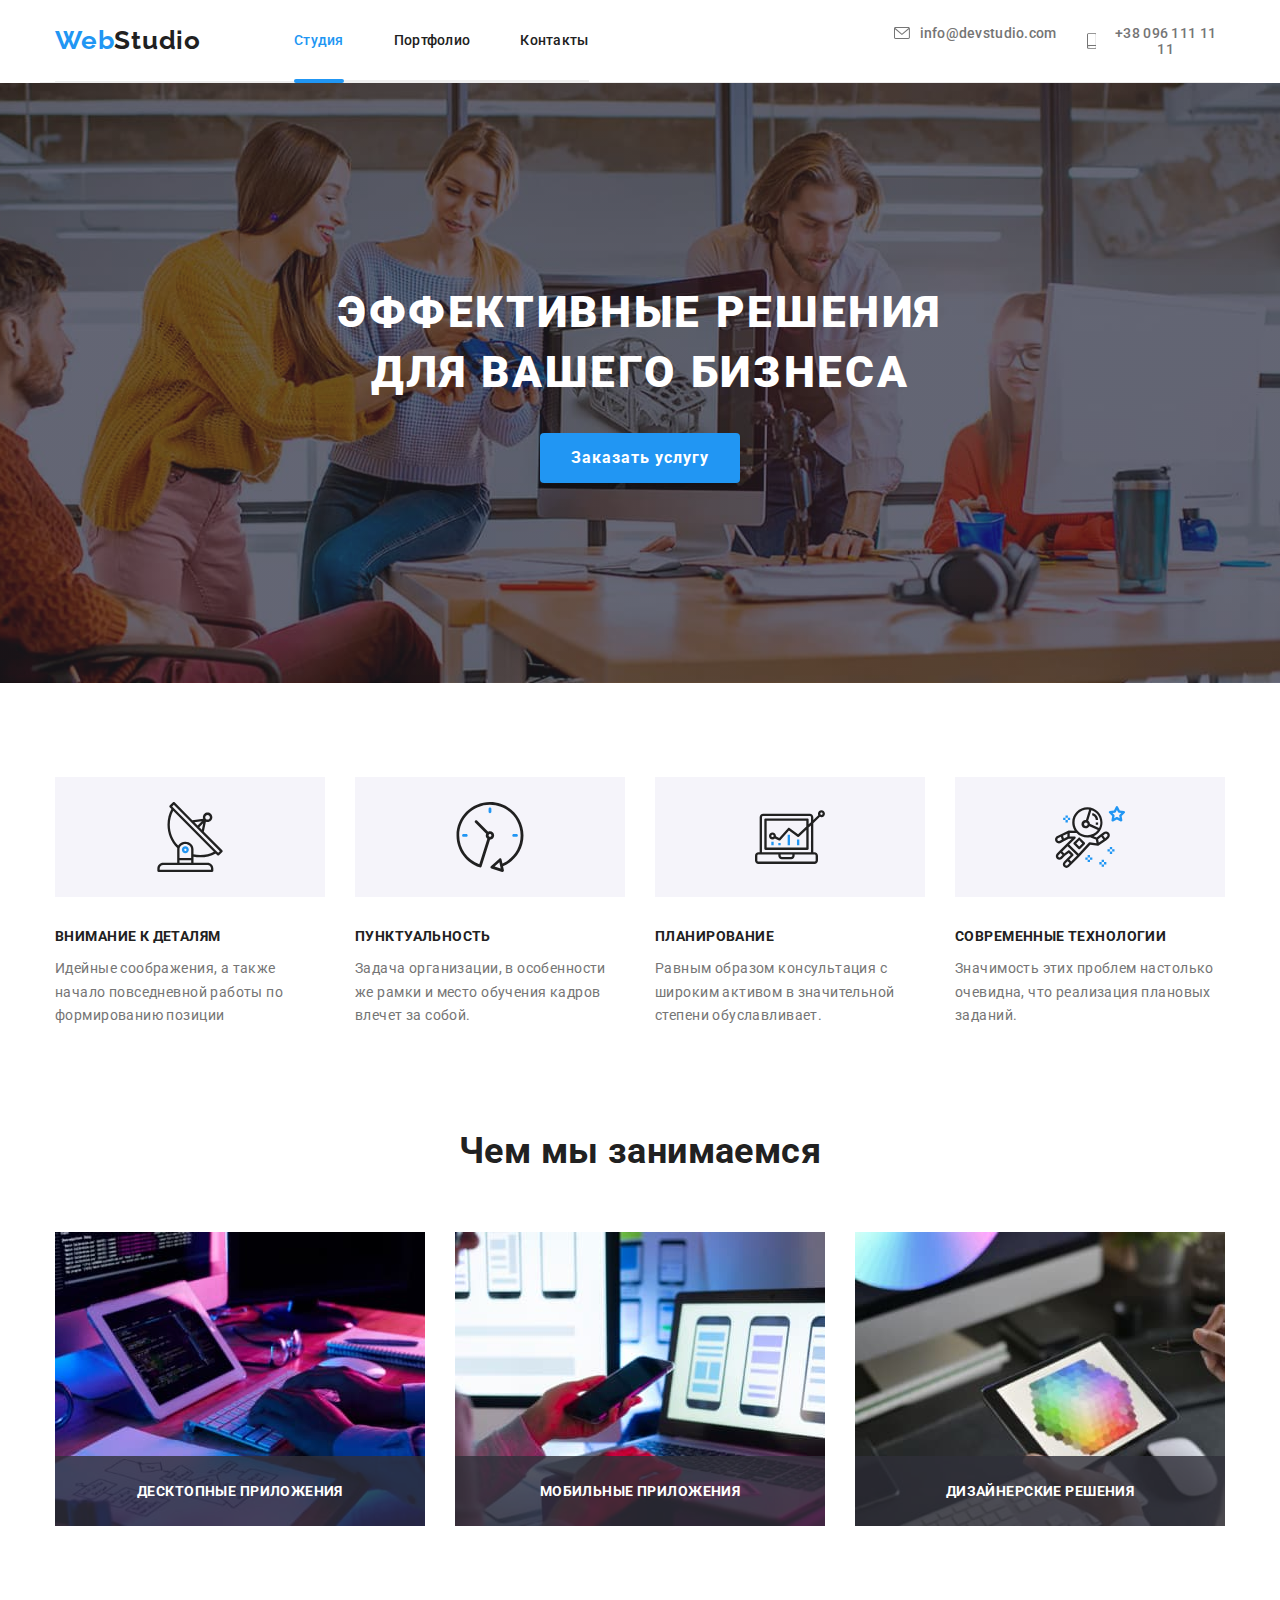
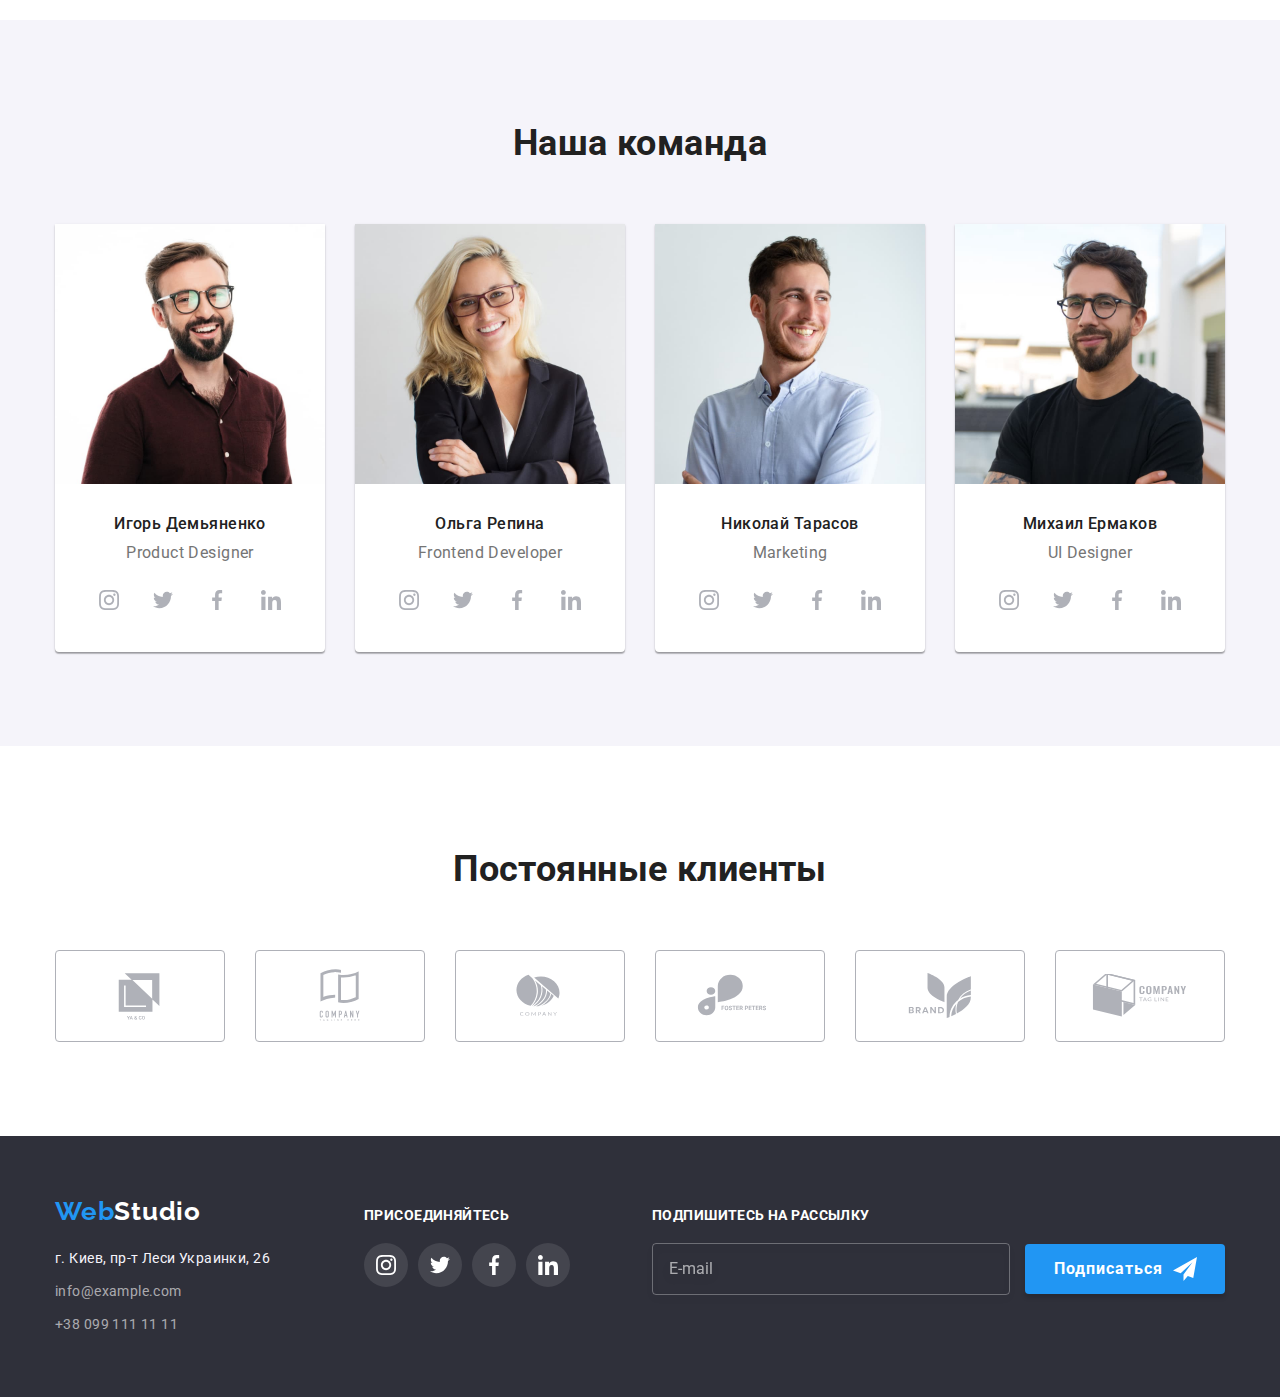
==== index.html @ d1ce5c22 "BASE" ====
<!DOCTYPE html>
<html lang="ru">
<head>
    <meta charset="UTF-8">
    <meta http-equiv="X-UA-Compatible" content="IE=edge">
    <meta name="viewport" content="width=device-width, initial-scale=1.0">
    <title>Студия</title>

        <link rel="preconnect" href="https://fonts.googleapis.com">
        <link rel="preconnect" href="https://fonts.gstatic.com" crossorigin>
        <link href="https://fonts.googleapis.com/css2?family=Raleway:wght@700&family=Roboto:wght@400;500;700;900&display=swap" rel="stylesheet">

        <link rel="stylesheet" href="https://cdnjs.cloudflare.com/ajax/libs/modern-normalize/1.1.0/modern-normalize.min.css">

      <link rel="stylesheet" href="./css/main.min.css">  
</head>
<!-- HEADER -->
<body>
<header>
    <div class="header container">
    <nav class="header" > 
        
        <a href="/index.html" class="header__logo">Web<span class="header__logo-black">Studio</span> </a>  
    <ul class="header" >
        <li class="header__item"> <a href="./index.html" class="header__link header__link--border" >Студия</a></li>
        <li class="header__item"><a href="./portfolio.html" class="header__link "> Портфолио</a></li>
        <li class="header__item"><a href="" class="header__link"> Контакты</a></li>
    </ul>
    </nav > 
    <ul class="contact">
        <li>
            <a href="mailto:info@devstudio.com" class="contact__info">
                <svg class="contact__icon" width="16px" height="12px" >
                    <use href="./images/icons.svg#icon-envelope" > </use></svg>
            
            info@devstudio.com</a></li>
        <li class="contact__item">
            <a href="tel:+380961111111" class="contact__info">
            <svg class="contact__icon" width="10px" height="16px" >
                <use href="./images/icons.svg#icon-smartphone"  >
            </use></svg>
            
            +38 096 111 11 11</a></li>
    </ul>
       </div>
        
</header>
<!-- MAIN CONTENT -->
    <main>
    <!-- Section hero -->
    <section class="hero section">
        
        <div class="container" >
        <h1 class="hero__text">Эффективные решения для вашего бизнеса</h1>
        <button type="button" class="button__hero" data-modal-open> Заказать услугу  </button>
        
        </div>
    </section>
    <!-- Section feature -->
    <section class="section" >
        <h2 class="visually-hidden" > Особенности</h2>
        <ul class="feature container ">
            <li class="feature__item " >
                <div class="feature__tumb">
                    <svg class="icon-antenna" width="70px" height="70px">
                     <use href="./images/icons.svg#icon-antenna" >     </use></svg>  </div>
                <h3 class="feature__title">Внимание к деталям</h3>
                <p>Идейные соображения, а также начало повседневной работы по формированию позиции</p>  </li>

            <li class="feature__item"><div class="feature__tumb"><svg class="icon-clock" width="70px" height="70px">
                <use href="./images/icons.svg#icon-clock">

                </use></svg></div>
                <h3 class="feature__title">Пунктуальность</h3><p>Задача организации, в особенности же рамки и место обучения кадров влечет за собой.</p> </li>

                
            <li class="feature__item "><div class="feature__tumb"><svg class="icon-diagram" width="70px" height="70px"><use href="./images/icons.svg#icon-diagram"></use></svg></div>
                <h3 class="feature__title">
                Планирование</h3><p>Равным образом консультация с широким активом в значительной степени обуславливает.</p> </li>


            <li class="feature__item "><div class="feature__tumb"><svg class="icon-astronaut" width="70px" height="70px">
                <use href="./images/icons.svg#icon-astronaut"></use></svg></div>
                <h3 class="feature__title">Современные технологии</h3><p>Значимость этих проблем настолько очевидна, что реализация плановых заданий.</p> </li>
        </ul>
    </section>
    <!-- Section About Us -->
    <section class="section section-zero">
        <div class="container">
        
        <h2 class="about-us">Чем мы занимаемся</h2>
        <ul class="about-us__list">
            <li class="about-us__item">
                <img class="about-us__img" src="./images/img11.jpg" alt="Набираем код в Visual Studio " width="370" height="294">
                <p class="about-us__desc">Десктопные приложения</p>
            </li>
            <li class="about-us__item">
                <img class="about-us__img" src="./images/img12.jpg" alt="Оптимизация сайта под мобильные устройства" width="370" height="294">
                <p class="about-us__desc">Мобильные приложения</p>
            </li>
            <li class="about-us__item">
                <img class="about-us__img" src="./images/img13.jpg" alt="Дизайн сайта" width="370" height="294">
                <p class="about-us__desc">Дизайнерские решения</p>
            </li>
        </ul></div>
    </section>
    <!-- Section team -->
    <section class="section-team section">
        <div class="container">
        <h2 class="section-team__title">Наша команда</h2>
        <ul class="card">
            <li><img class="card__img" src="./images/img-3.jpg" alt="Игорь Демьяненко" width="270" height="260" >
                <h3 class="card__name">Игорь Демьяненко</h3> <p class="card__profession">Product Designer</p> 
                    <ul class="card__list">
                        <li class="card__item" ><a  class="card__tumb" href=""><svg class="card__icon" width="20px" height="20px" >
                            <use href="./images/icons.svg#icon-instagram"></use></svg></a></li>

                        <li class="card__item"><a class="card__tumb" href=""><svg class="card__icon" width="20px" height="20px">
                            <use href="./images/icons.svg#icon-twitter"></use></svg></a></li>

                        <li class="card__item"><a class="card__tumb" href=""><svg class="card__icon" width="20px" height="20px">
                            <use href="./images/icons.svg#icon-facebook"></use></svg></a></li>
                            
                        <li class="card__item"><a class="card__tumb" href=""><svg class="card__icon" width="20px" height="20px">
                            <use href="./images/icons.svg#icon-linkedin"></use></svg></a></li>
                    </ul>
                  </li>
            <li><img class="card__img" src="./images/img-2.jpg" alt="Ольга Репина" width="270" height="260">
                <h3 class="card__name">Ольга Репина</h3> <p class="card__profession">Frontend Developer</p> 
                <ul class="card__list">
                    <li class="card__item" ><a  class="card__tumb" href=""><svg class="card__icon" width="20px" height="20px" >
                        <use href="./images/icons.svg#icon-instagram"></use></svg></a></li>

                    <li class="card__item"><a class="card__tumb" href=""><svg class="card__icon" width="20px" height="20px">
                        <use href="./images/icons.svg#icon-twitter"></use></svg></a></li>

                    <li class="card__item"><a class="card__tumb" href=""><svg class="card__icon" width="20px" height="20px">
                        <use href="./images/icons.svg#icon-facebook"></use></svg></a></li>
                        
                    <li class="card__item"><a class="card__tumb" href=""><svg class="card__icon" width="20px" height="20px">
                        <use href="./images/icons.svg#icon-linkedin"></use></svg></a></li>
                </ul>
            </li>

            <li><img class="card__img" src="./images/img-1.jpg" alt="Николай Тарасов" width="270" height="260">
                <h3 class="card__name">Николай Тарасов</h3><p class="card__profession">Marketing</p> 
                <ul class="card__list">
                    <li class="card__item" ><a  class="card__tumb" href=""><svg class="card__icon" width="20px" height="20px" >
                        <use href="./images/icons.svg#icon-instagram"></use></svg></a></li>

                    <li class="card__item"><a class="card__tumb" href=""><svg class="card__icon" width="20px" height="20px">
                        <use href="./images/icons.svg#icon-twitter"></use></svg></a></li>

                    <li class="card__item"><a class="card__tumb" href=""><svg class="card__icon" width="20px" height="20px">
                        <use href="./images/icons.svg#icon-facebook"></use></svg></a></li>
                        
                    <li class="card__item"><a class="card__tumb" href=""><svg class="card__icon" width="20px" height="20px">
                        <use href="./images/icons.svg#icon-linkedin"></use></svg></a></li>
                </ul>
            </li>
            <li><img class="card__img" src="./images/img.jpg" alt="Михаил Ермаков" width="270" height="260"> 
                <h3 class="card__name">Михаил Ермаков</h3><p class="card__profession">UI Designer</p> 
                <ul class="card__list">
                    <li class="card__item" ><a  class="card__tumb" href=""><svg class="card__icon" width="20px" height="20px" >
                        <use href="./images/icons.svg#icon-instagram"></use></svg></a></li>

                    <li class="card__item"><a class="card__tumb" href=""><svg class="card__icon" width="20px" height="20px">
                        <use href="./images/icons.svg#icon-twitter"></use></svg></a></li>

                    <li class="card__item"><a class="card__tumb" href=""><svg class="card__icon" width="20px" height="20px">
                        <use href="./images/icons.svg#icon-facebook"></use></svg></a></li>
                        
                    <li class="card__item"><a class="card__tumb" href=""><svg class="card__icon" width="20px" height="20px">
                        <use href="./images/icons.svg#icon-linkedin"></use></svg></a></li>
                </ul>
            </li>  
        </ul></div>
    </section>
    <!-- section 5 client-link -->
    <section class="section">
        <div class="container">
        <h2 class="client">Постоянные клиенты</h2>
        <ul class="client__list">
            <li class="client__item"><a class="client__link" href=""><svg class="client__icon"><use href="./images/icons.svg#icon-client-one"></use></svg></a></li>
            <li class="client__item"><a class="client__link" href=""><svg class="client__icon"><use href="./images/icons.svg#icon-client-two"></use></svg></a></li>
            <li class="client__item"><a class="client__link" href=""><svg class="client__icon"><use href="./images/icons.svg#icon-client-three"></use></svg></a></li>
            <li class="client__item"><a class="client__link" href=""><svg class="client__icon"><use href="./images/icons.svg#icon-client-four"></use></svg></a></li>
            <li class="client__item"><a class="client__link" href=""><svg class="client__icon"><use href="./images/icons.svg#icon-client-five"></use></svg></a></li>
            <li class="client__item"><a class="client__link" href=""><svg class="client__icon"><use href="./images/icons.svg#icon-client-six"></use></svg></a></li>
                
        </ul>
        </div>
    </section>
   
    </main>
<!-- FOOTER -->
<footer class="back-footer">
    
        <div class="footer container ">
        <div> 
    <a href="./index.html" class="footer__logo">Web<span class="footer__logo-white">Studio</span> </a>
    <address  >
        <ul >
            <li class="footer__address-bottom"><p class="footer__address">г. Киев, пр-т Леси Украинки, 26</p></li>
            <li class="footer__address-bottom"><a href="mailto:info@example.com" class="footer__contact">info@example.com</a></li>
            <li><a href="tel:+380991111111" class="footer__contact">+38 099 111 11 11</a></li>
        </ul>
    </address></div>
    <div class="footer-social">
        <p class="footer-social__title">Присоединяйтесь</p>
    <ul class="footer-social__list">
        <li class="footer-social__item"><a class="footer-social__link" href=""><svg class="footer-social__icon"><use href="./images/icons.svg#icon-instagram-white"></use></svg></a></li>
        <li class="footer-social__item"><a class="footer-social__link" href=""><svg class="footer-social__icon"><use href="./images/icons.svg#icon-twitter-white"></use></svg></a></li>
        <li class="footer-social__item"><a class="footer-social__link" href=""><svg class="footer-social__icon"><use href="./images/icons.svg#icon-facebook-white"></use></svg></a></li>
        <li class="footer-social__item"><a class="footer-social__link" href=""><svg class="footer-social__icon"><use href="./images/icons.svg#icon-linkedin-white"></use></svg></a></li>

    </ul>
    </div>
    <div class="newsletter">
        <form >
        <label class=" newsletter__title" for="newsletter">Подпишитесь на рассылку</label>
        <input class="newsletter__email" type="email" name="email" id="newsletter" placeholder="E-mail"
        required>
        <button class="newsletter__button" type="submit">Подписаться <span class="newsletter__icon" >
            <svg width="24px" height="24px"><use href="./images/icons.svg#icon-icon-send"></use></svg></span></button>
    </form>
    </div>

    </div>
</footer>

    <div class="backdrop is-hidden" data-modal>
                <div class="modal">
                    <p class="form">Оставьте свои данные, мы вам перезвоним</p>
                    <form >
                        <div class="form__container">
                        <label class="form__label" for="user-name">Имя</label>
                        <input class="form__input"  type="text" name="user-name" id="user-name" 
                        required>
                        <span class="form__tumb"><svg class="form__icon"><use href="./images/icons.svg#icon-form-person"></use></svg></span>
                        </div>
                        <div class="form__container">
                        <label class="form__label" for="user-tel">Телефон</label>
                        <input class="form__input" type="tel" name="user-tel" id="user-tel"
                        required>
                        <span class="form__tumb"> <svg class="form__icon"><use href="./images/icons.svg#icon-form-phone"></use></svg></span>
                        </div>
                        <div class="form__container">
                        <label class="form__label" for="user-mail">Почта</label>
                        <input class="form__input" type="email" name="email" id="user-mail">
                        <span class="form__tumb"> <svg class="form__icon"><use href="./images/icons.svg#icon-form-email"></use></svg></span>
                        </div>
                        <label class="form__label" for="coment">Комментарий</label>
                        <textarea class="form__coment form__input" name="coments" id="coment" placeholder="Введите текст" ></textarea>

                         
                         <label class="form__checkbox" > 
                             <input class="form__checkbox-check visually-hidden" type="checkbox" name="rule" 
                             required>
                             <span class="form__checkbox-back"></span>
                             Соглашаюсь с рассылкой и принимаю <a class="form__link" href="">Условия договора</a></label>

                         <button class="form__button" type="submit">Отправить</button>



                    </form>


                <button type="button" class="modal__close" data-modal-close><svg class="modal__icon"><use href="./images/icons.svg#icon-close"></use></svg></button>
     </div>   </div>
<script src="./modal.js"></script>
</body>
</html>
---- css/main.min.css ----
body{font-family:'Roboto', sans-serif;font-style:normal;background-color:#fff;font-size:14px;line-height:1.714;letter-spacing:0.03em;color:#757575}ul,li{list-style-type:none;padding-left:0px;margin:0;padding:0}h1,h2,h3,h4,p{margin:0;padding:0}.container{width:1200px;padding:0 15px;text-align:center;margin:auto}.about-us,.section-team__title,.client{margin-bottom:50px;color:#212121;font-size:36px;line-height:1.66;text-align:center}.visually-hidden{position:absolute;width:1px;height:1px;margin:-1px;border:0;padding:0;white-space:nowrap;-webkit-clip-path:inset(100%);clip-path:inset(100%);clip:rect(0 0 0 0);overflow:hidden}.section{padding:94px 0}.button__hero,.newsletter__button,.form__button{text-align:center;-webkit-box-shadow:0px 4px 4px rgba(0,0,0,0.15);box-shadow:0px 4px 4px rgba(0,0,0,0.15);border-radius:4px;border:none;color:#fff;background-color:#2196F3;cursor:pointer;font-weight:700;font-size:16px;line-height:1.88;letter-spacing:0.06em}.header{display:-webkit-box;display:-ms-flexbox;display:flex;-webkit-box-align:center;-ms-flex-align:center;align-items:center;border-bottom:1px solid #eee}.header__logo,.footer__logo{color:#2196F3;display:-webkit-inline-box;display:-ms-inline-flexbox;display:inline-flex;margin-right:93px;text-decoration:none;font-family:'Raleway';font-style:normal;font-weight:700;font-size:26px;line-height:1.192;letter-spacing:0.03em}.header__logo-black{color:#212121}.header__link{color:#212121;display:block;padding-top:32px;padding-bottom:32px;cursor:pointer;font-style:normal;font-weight:500;line-height:1.142;letter-spacing:0.02em;text-decoration:none;-webkit-transition:color 250ms cubic-bezier(0.4, 0, 0.2, 1);transition:color 250ms cubic-bezier(0.4, 0, 0.2, 1)}.header__link:focus,.header__link:active,.header__link:hover{color:#2196F3}.header__item+.header__item{margin-left:50px}.header__link--border{color:#2196F3;position:relative}.header__link--border::after{position:absolute;content:'';display:block;bottom:-3px;height:4px;width:100%;background-color:#2196F3;border-radius:2px}.contact{display:-webkit-box;display:-ms-flexbox;display:flex;font-style:normal;font-weight:500;line-height:1.142;letter-spacing:0.02em;margin-left:305px}.contact__info{display:-webkit-box;display:-ms-flexbox;display:flex;-webkit-box-align:center;-ms-flex-align:center;align-items:center;color:#757575;text-decoration:none;-webkit-transition:color 250ms cubic-bezier(0.4, 0, 0.2, 1);transition:color 250ms cubic-bezier(0.4, 0, 0.2, 1)}.contact__info:focus,.contact__info:hover{color:#2196F3}.contact__item{margin-left:30px}.contact__icon{margin-right:10px;fill:currentColor}.contact__icon:hover{color:currentColor}.hero{max-width:1600px;margin:0 auto;background-position:center;padding-top:200px;padding-bottom:200px;background-color:#2F303A;background-image:-webkit-gradient(linear, left top, right top, from(rgba(47,48,58,0.4)), to(rgba(47,48,58,0.4))),url(../images/back.jpg);background-image:linear-gradient(to right, rgba(47,48,58,0.4), rgba(47,48,58,0.4)),url(../images/back.jpg)}.hero__text{color:#fff;max-width:696px;margin-left:auto;margin-right:auto;font-weight:900;font-size:44px;line-height:1.36;letter-spacing:0.06em;text-transform:uppercase}.button__hero{margin-top:30px;width:200px;height:50px}.feature{display:-webkit-box;display:-ms-flexbox;display:flex}.feature__item:nth-last-child(n+2){margin-right:30px}.feature__item{text-align:left}.feature__title{margin-bottom:10px;color:#212121;line-height:1.42;font-size:14px;text-transform:uppercase}.feature__tumb{display:-webkit-box;display:-ms-flexbox;display:flex;-webkit-box-pack:center;-ms-flex-pack:center;justify-content:center;-webkit-box-align:center;-ms-flex-align:center;align-items:center;width:270px;height:120px;margin-bottom:30px;background-color:#F5F4FA}.about-us__list{display:-webkit-box;display:-ms-flexbox;display:flex}.about-us__item{position:relative}.about-us__item:nth-child(-n+2){margin-right:30px}.about-us__desc{display:-webkit-box;display:-ms-flexbox;display:flex;-webkit-box-pack:center;-ms-flex-pack:center;justify-content:center;-webkit-box-align:center;-ms-flex-align:center;align-items:center;position:absolute;bottom:0px;height:70px;width:100%;left:50%;-webkit-transform:translate(-50%);transform:translate(-50%);font-weight:700;line-height:1.142;color:#fff;text-transform:uppercase;background-color:rgba(47,48,58,0.8)}.section-zero{padding-top:0}.about-us__img{display:block;max-width:370px}.section-team{background-color:#F5F4FA}.card{display:-webkit-box;display:-ms-flexbox;display:flex}.card li{background-color:#fff;-webkit-box-shadow:0px 1px 3px rgba(0,0,0,0.12),0px 1px 1px rgba(0,0,0,0.14),0px 2px 1px rgba(0,0,0,0.2);box-shadow:0px 1px 3px rgba(0,0,0,0.12),0px 1px 1px rgba(0,0,0,0.14),0px 2px 1px rgba(0,0,0,0.2);border-radius:0px 0px 4px 4px}.card li+li{margin-left:30px}.card__name{margin-top:30px;margin-bottom:10px;color:#212121;font-weight:500;font-size:16px;line-height:1.187;text-align:center}.card__profession{margin-bottom:16px;font-size:16px;line-height:1.187;text-align:center}.card__img{display:block}.card__list{display:-webkit-box;display:-ms-flexbox;display:flex;margin-bottom:30px;-webkit-box-pack:center;-ms-flex-pack:center;justify-content:center}.card__list>li{-webkit-box-shadow:none;box-shadow:none}.card__tumb{border-radius:50%;width:44px;height:44px;display:-webkit-box;display:-ms-flexbox;display:flex;-webkit-box-pack:center;-ms-flex-pack:center;justify-content:center;-webkit-box-align:center;-ms-flex-align:center;align-items:center;background-color:#fff;color:#AFB1B8;-webkit-transition:color 250ms cubic-bezier(0.4, 0, 0.2, 1),background-color 250ms cubic-bezier(0.4, 0, 0.2, 1);transition:color 250ms cubic-bezier(0.4, 0, 0.2, 1),background-color 250ms cubic-bezier(0.4, 0, 0.2, 1)}.card__tumb:hover{color:#fff;background-color:#2196F3}.card__tumb .card__icon{fill:currentColor}.card__item+.card__item{margin-left:10px}.client__list{display:-webkit-box;display:-ms-flexbox;display:flex;-webkit-box-pack:center;-ms-flex-pack:center;justify-content:center}.client__item{margin-right:30px}.client__item:nth-child(6){margin:0px}.client__link{display:-webkit-box;display:-ms-flexbox;display:flex;-webkit-box-align:center;-ms-flex-align:center;align-items:center;-webkit-box-pack:center;-ms-flex-pack:center;justify-content:center;width:170px;height:92px;background-color:#fff;color:#AFB1B8;border:1px solid #AFB1B8;border-radius:4px;-webkit-transition:color 250ms cubic-bezier(0.4, 0, 0.2, 1),border 250ms cubic-bezier(0.4, 0, 0.2, 1);transition:color 250ms cubic-bezier(0.4, 0, 0.2, 1),border 250ms cubic-bezier(0.4, 0, 0.2, 1)}.client__link:hover{color:#2196F3;border:1px solid #2196F3}.client__icon{fill:currentColor;width:106px;height:60px}.back-footer{background-color:#2F303A;padding-top:60px;padding-bottom:60px}.footer{text-align:start;display:-webkit-box;display:-ms-flexbox;display:flex;-webkit-box-align:baseline;-ms-flex-align:baseline;align-items:baseline}.footer__logo{margin-top:0;margin-bottom:20px;display:block}.footer__logo .footer__logo-white{color:#fff}.footer__address{color:#F5F4FA;font-style:normal}.footer__address-bottom{margin-bottom:9px}.footer__contact{display:block;color:rgba(255,255,255,0.6);text-decoration:none;font-style:normal}.footer-social{margin-left:70px}.footer-social__title{font-weight:700;line-height:1.142;color:#fff;text-transform:uppercase;margin-bottom:20px}.footer-social__list{display:-webkit-box;display:-ms-flexbox;display:flex}.footer-social__link{border-radius:50%;background-color:rgba(255,255,255,0.1);color:#fff;width:44px;height:44px;display:-webkit-box;display:-ms-flexbox;display:flex;-webkit-box-pack:center;-ms-flex-pack:center;justify-content:center;-webkit-box-align:center;-ms-flex-align:center;align-items:center;-webkit-transition:background-color 250ms cubic-bezier(0.4, 0, 0.2, 1);transition:background-color 250ms cubic-bezier(0.4, 0, 0.2, 1)}.footer-social__item :hover.footer-social__link{background-color:#2196F3}.footer-social__item+.footer-social__item{margin-left:10px}.footer-social__icon{width:20px;height:20px;fill:currentColor}.newsletter{margin-left:auto}.newsletter__title{display:block;text-transform:uppercase;margin-bottom:20px;color:#fff;font-weight:700;line-height:16px}.newsletter__email{padding:15px 16px;width:358px;outline:none;border:1px solid rgba(255,255,255,0.3);background-color:rgba(0,0,0,0);-webkit-filter:drop-shadow(0px 4px 4px rgba(0,0,0,0.15));filter:drop-shadow(0px 4px 4px rgba(0,0,0,0.15));border-radius:4px;font-size:16px;line-height:20px;color:rgba(255,255,255,0.6)}.newsletter__email::-webkit-input-placeholder{font-size:16px;line-height:20px;color:rgba(255,255,255,0.6)}.newsletter__email:-ms-input-placeholder{font-size:16px;line-height:20px;color:rgba(255,255,255,0.6)}.newsletter__email::-ms-input-placeholder{font-size:16px;line-height:20px;color:rgba(255,255,255,0.6)}.newsletter__email::placeholder{font-size:16px;line-height:20px;color:rgba(255,255,255,0.6)}.newsletter__button{position:relative;padding:10px 62px 10px 29px;margin-left:12px}.newsletter__icon{position:absolute;top:13px;right:28px}.backdrop{position:fixed;background-color:rgba(0,0,0,0.2);top:0;bottom:0;left:0;right:0;opacity:1;-webkit-transition:opacity 250ms cubic-bezier(0.4, 0, 0.2, 1);transition:opacity 250ms cubic-bezier(0.4, 0, 0.2, 1)}.modal{position:absolute;top:50%;left:50%;-webkit-transform:translate(-50%, -50%) scale(1);transform:translate(-50%, -50%) scale(1);height:581px;width:528px;background:#fff;-webkit-box-shadow:0px 1px 3px rgba(0,0,0,0.12),0px 1px 1px rgba(0,0,0,0.14),0px 2px 1px rgba(0,0,0,0.2);box-shadow:0px 1px 3px rgba(0,0,0,0.12),0px 1px 1px rgba(0,0,0,0.14),0px 2px 1px rgba(0,0,0,0.2);border-radius:4px;padding:40px;-webkit-transition:-webkit-transform 250ms cubic-bezier(0.4, 0, 0.2, 1);transition:-webkit-transform 250ms cubic-bezier(0.4, 0, 0.2, 1);transition:transform 250ms cubic-bezier(0.4, 0, 0.2, 1);transition:transform 250ms cubic-bezier(0.4, 0, 0.2, 1), -webkit-transform 250ms cubic-bezier(0.4, 0, 0.2, 1)}.form{font-weight:700;font-size:20px;line-height:23px;color:#212121;margin-bottom:12px}.form__label{display:block;margin-bottom:4px;font-size:12px;line-height:14px;letter-spacing:0.01em}.form__input{display:block;width:100%;margin-bottom:10px;border:1px solid rgba(33,33,33,0.2);border-radius:4px;padding:12px 42px;-webkit-transition:border 250ms cubic-bezier(0.4, 0, 0.2, 1);transition:border 250ms cubic-bezier(0.4, 0, 0.2, 1)}.form__input:focus{outline:none;border:1px solid #2196F3}.form__coment{width:100%;height:120px;resize:none;padding:12px 16px;margin-bottom:20px}.form__link{color:#2196F3}.form__button{display:block;margin-left:auto;margin-right:auto;margin-top:30px;padding:10px 55px;-webkit-transition:background-color 250ms cubic-bezier(0.4, 0, 0.2, 1);transition:background-color 250ms cubic-bezier(0.4, 0, 0.2, 1)}.form__button:hover{background-color:#188CE8}.backdrop.is-hidden{pointer-events:none;opacity:0}.backdrop.is-hidden .modal{-webkit-transform:translate(-50%, -50%) scale(0.1);transform:translate(-50%, -50%) scale(0.1)}.modal__close{position:absolute;right:8px;top:8px;background:#fff;border:1px solid rgba(0,0,0,0.1);outline:none;border-radius:50%;width:30px;height:30px;cursor:pointer}.modal__close:hover{color:#2196F3}.modal__icon{width:11px;height:11px;fill:currentColor;-webkit-transition:fill 250ms cubic-bezier(0.4, 0, 0.2, 1);transition:fill 250ms cubic-bezier(0.4, 0, 0.2, 1)}.form__container{position:relative}.form__tumb{color:#212121;-webkit-transition:color 250ms cubic-bezier(0.4, 0, 0.2, 1);transition:color 250ms cubic-bezier(0.4, 0, 0.2, 1)}.form__input:focus+.form__tumb{color:#2196F3}.form__icon{position:absolute;top:50%;left:12px;width:18px;height:18px;fill:currentColor}.form__checkbox-back{position:absolute;top:50%;left:17px;-webkit-transform:translateY(-50%);transform:translateY(-50%);background-color:#fff;width:16px;height:15px;position:absolute;border:solid 2px #212121;border-radius:3px}.form__checkbox{position:relative;padding-left:37px}.form__checkbox-icon{display:inline-block;position:absolute;width:16px;height:15px}.form__checkbox-check:checked+.form__checkbox-back{background-color:#188CE8;border-color:transparent;border-radius:3px;background-image:url("../images/mark.svg");background-size:contain;background-repeat:no-repeat}
/*# sourceMappingURL=main.min.css.map */
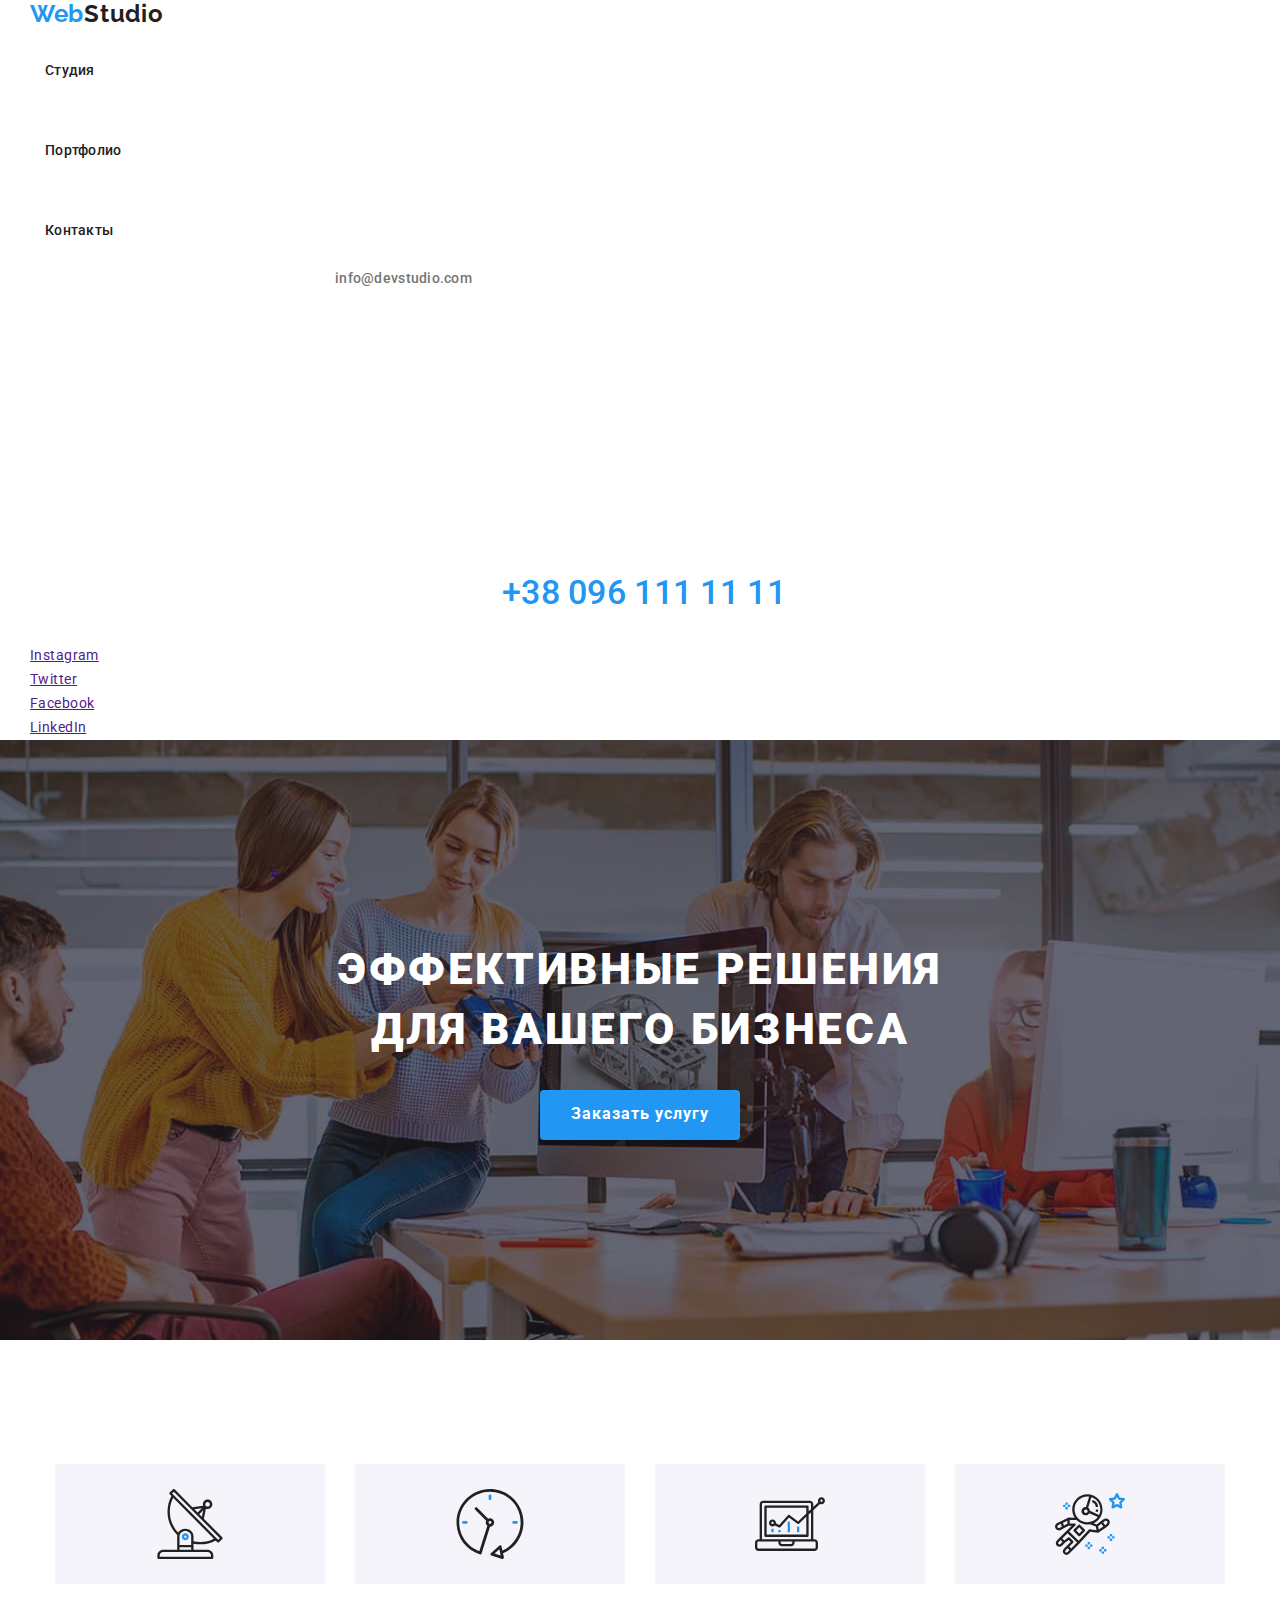
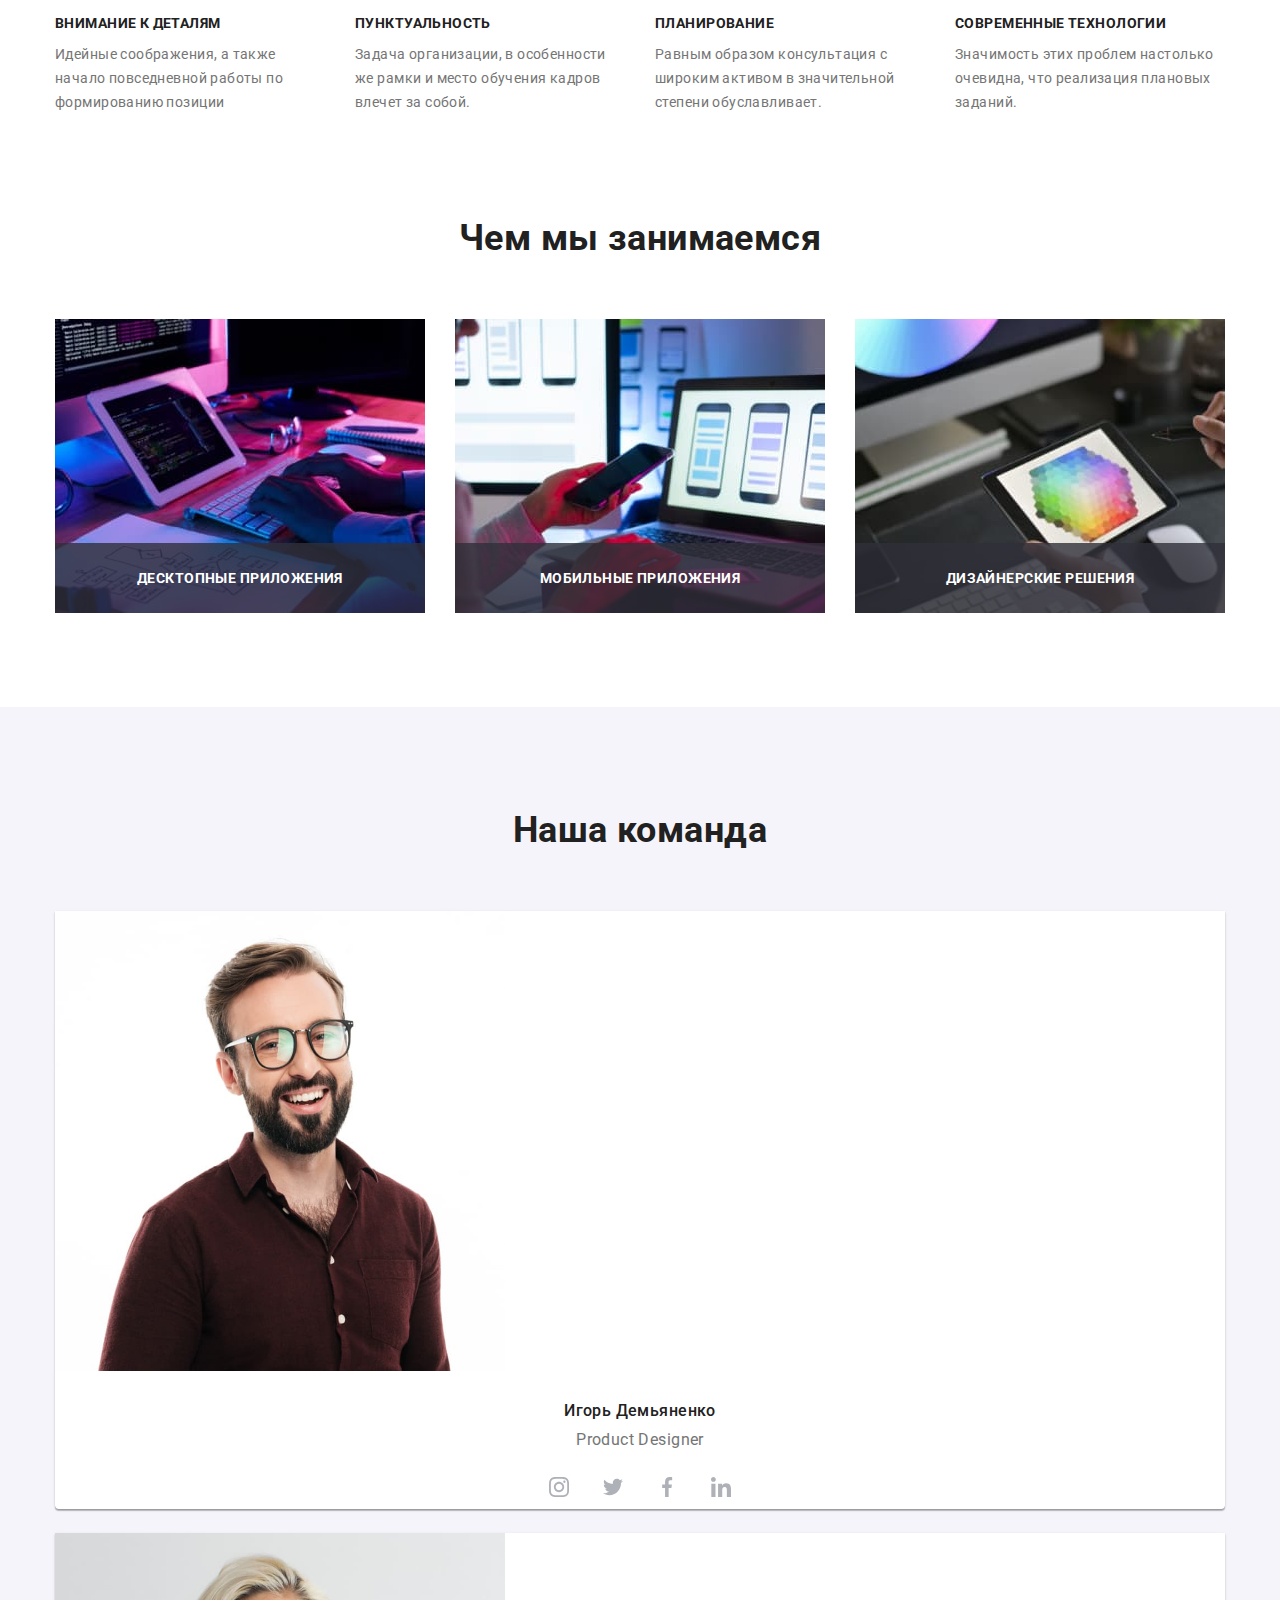
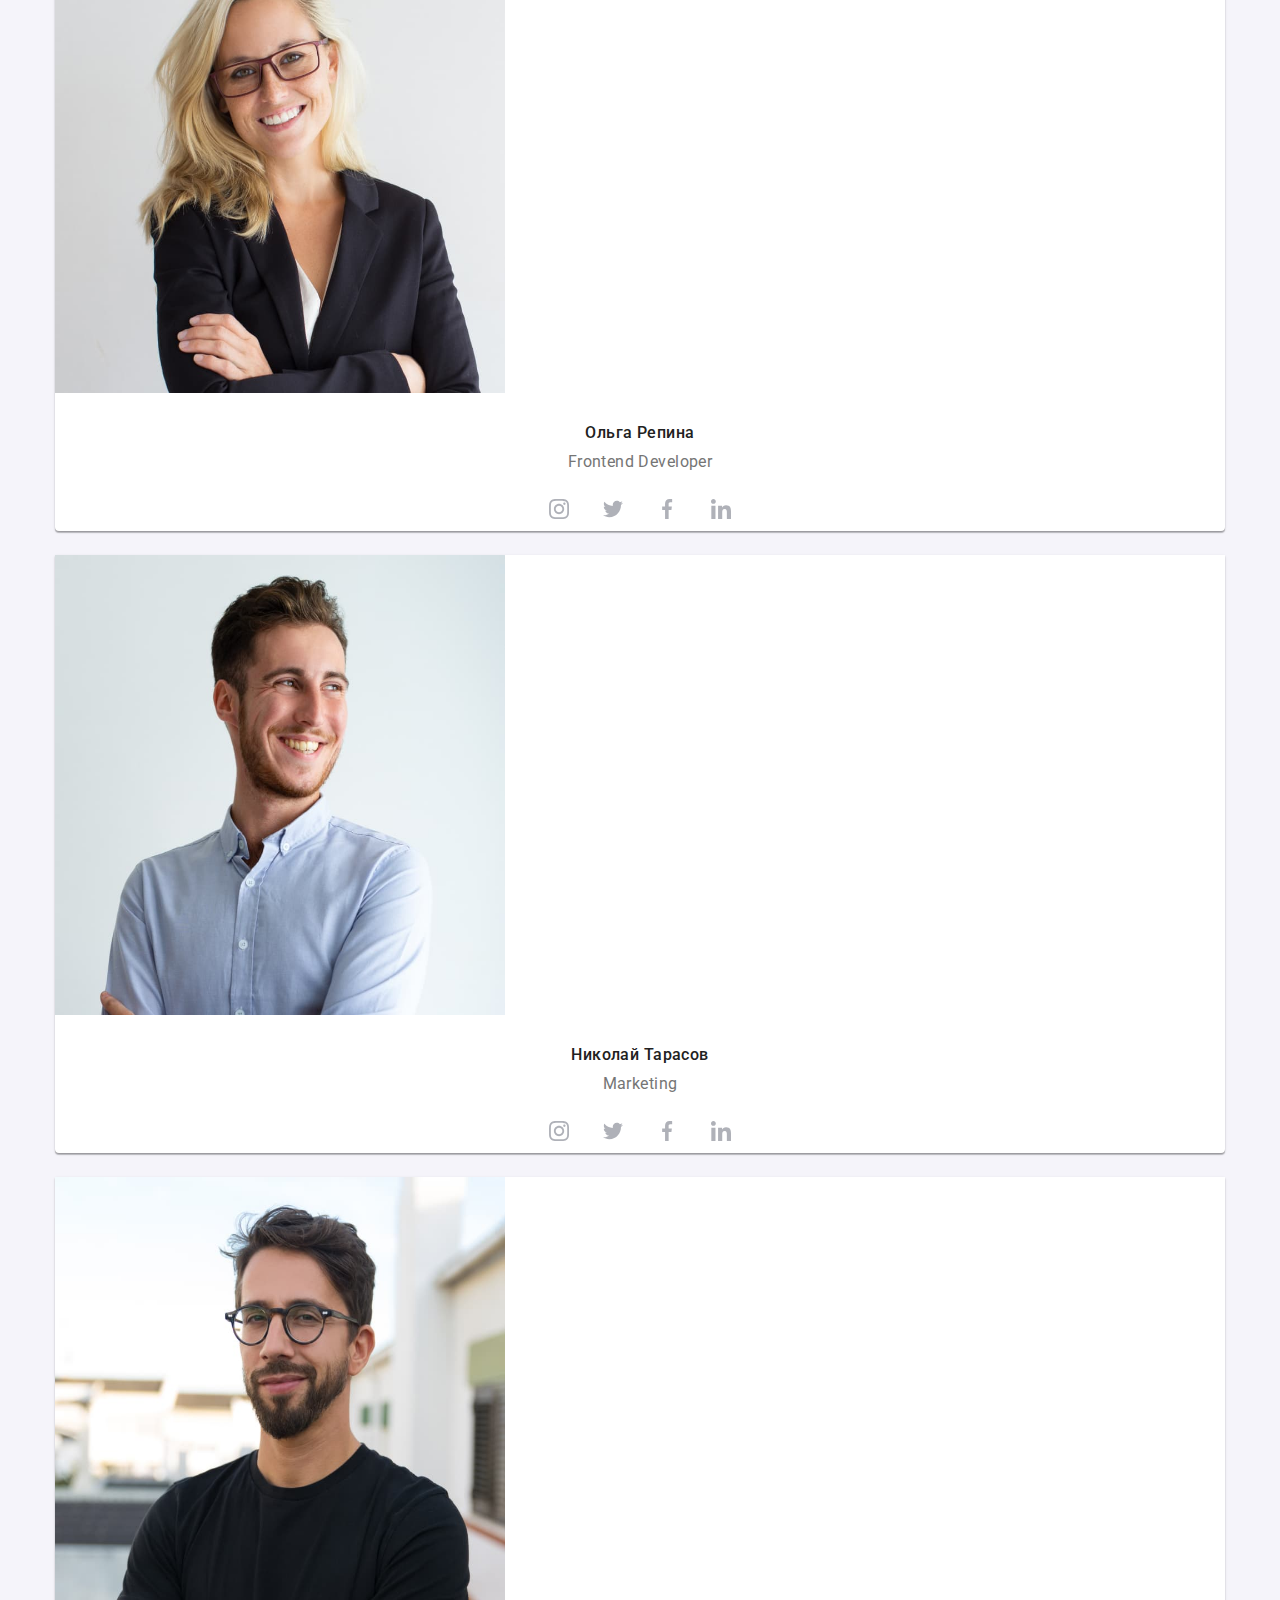
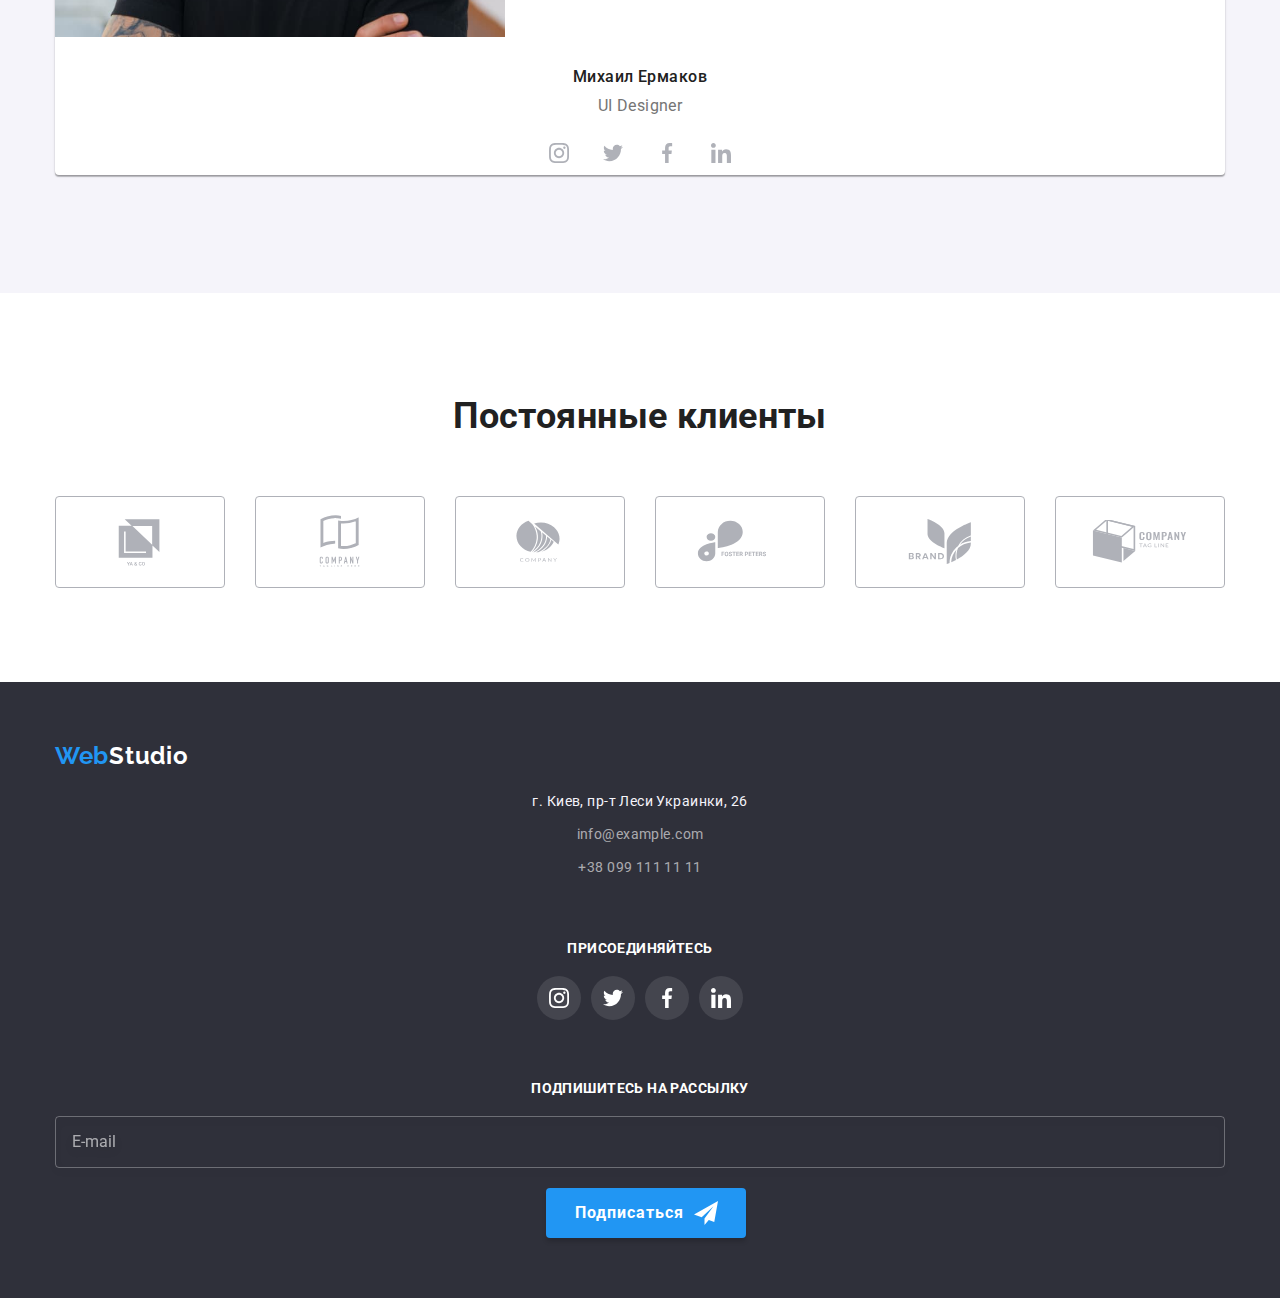
==== commit 45775d4b: "наброски" ====
--- a/index.html
+++ b/index.html
@@ -18,30 +18,51 @@
 <body>
 <header>
     <div class="header container">
-    <nav class="header" > 
-        
+    
+        <div class="header__flex">
         <a href="/index.html" class="header__logo">Web<span class="header__logo-black">Studio</span> </a>  
+        <button 
+        class="menu-button is-open"
+         type="button"
+        data-menu-button
+        aria-expanded="false"
+        aria-controls="header__adapt"
+         >
+            <svg width="40px" height="40px"
+            aria-label="Переключатель мобильного меню">
+                <use class="menu-button__open" href="./images/symbol-defs.svg#icon-open-menu"></use>
+                <use class="menu-button__close" href="./images/symbol-defs.svg#icon-close-menu"></use>
+            </svg>
+        </button></div>
+        <div class=" header__adapt " id="header__adapt" data-menu>
     <ul class="header" >
         <li class="header__item"> <a href="./index.html" class="header__link header__link--border" >Студия</a></li>
         <li class="header__item"><a href="./portfolio.html" class="header__link "> Портфолио</a></li>
         <li class="header__item"><a href="" class="header__link"> Контакты</a></li>
     </ul>
-    </nav > 
-    <ul class="contact">
-        <li>
+    
+    <ul class="contact ">
+        <li >
             <a href="mailto:info@devstudio.com" class="contact__info">
                 <svg class="contact__icon" width="16px" height="12px" >
                     <use href="./images/icons.svg#icon-envelope" > </use></svg>
             
             info@devstudio.com</a></li>
         <li class="contact__item">
-            <a href="tel:+380961111111" class="contact__info">
+            <a href="tel:+380961111111" class="contact__info contact__info-blue">
             <svg class="contact__icon" width="10px" height="16px" >
                 <use href="./images/icons.svg#icon-smartphone"  >
             </use></svg>
             
             +38 096 111 11 11</a></li>
     </ul>
+        <ul class="header__social">
+            <li class="header__social-item"><a class="header__social-link" href="">Instagram</a></li>
+            <li class="header__social-item"><a class="header__social-link" href="">Twitter</a></li>
+            <li class="header__social-item"><a class="header__social-link" href="">Facebook</a></li>
+            <li class="header__social-item"><a class="header__social-link" href="">LinkedIn</a></li>
+        </ul>
+</div>
        </div>
         
 </header>
@@ -58,31 +79,32 @@
     </section>
     <!-- Section feature -->
     <section class="section" >
+        <div class="container">
         <h2 class="visually-hidden" > Особенности</h2>
-        <ul class="feature container ">
+        <ul class="feature  ">
             <li class="feature__item " >
                 <div class="feature__tumb">
                     <svg class="icon-antenna" width="70px" height="70px">
                      <use href="./images/icons.svg#icon-antenna" >     </use></svg>  </div>
                 <h3 class="feature__title">Внимание к деталям</h3>
-                <p>Идейные соображения, а также начало повседневной работы по формированию позиции</p>  </li>
+                <p class="feature__text">Идейные соображения, а также начало повседневной работы по формированию позиции</p>  </li>
 
             <li class="feature__item"><div class="feature__tumb"><svg class="icon-clock" width="70px" height="70px">
                 <use href="./images/icons.svg#icon-clock">
 
                 </use></svg></div>
-                <h3 class="feature__title">Пунктуальность</h3><p>Задача организации, в особенности же рамки и место обучения кадров влечет за собой.</p> </li>
+                <h3 class="feature__title">Пунктуальность</h3><p class="feature__text">Задача организации, в особенности же рамки и место обучения кадров влечет за собой.</p> </li>
 
                 
             <li class="feature__item "><div class="feature__tumb"><svg class="icon-diagram" width="70px" height="70px"><use href="./images/icons.svg#icon-diagram"></use></svg></div>
                 <h3 class="feature__title">
-                Планирование</h3><p>Равным образом консультация с широким активом в значительной степени обуславливает.</p> </li>
+                Планирование</h3><p class="feature__text">Равным образом консультация с широким активом в значительной степени обуславливает.</p> </li>
 
 
             <li class="feature__item "><div class="feature__tumb"><svg class="icon-astronaut" width="70px" height="70px">
                 <use href="./images/icons.svg#icon-astronaut"></use></svg></div>
-                <h3 class="feature__title">Современные технологии</h3><p>Значимость этих проблем настолько очевидна, что реализация плановых заданий.</p> </li>
-        </ul>
+                <h3 class="feature__title">Современные технологии</h3><p class="feature__text">Значимость этих проблем настолько очевидна, что реализация плановых заданий.</p> </li>
+        </ul></div>
     </section>
     <!-- Section About Us -->
     <section class="section section-zero">
@@ -109,7 +131,7 @@
         <div class="container">
         <h2 class="section-team__title">Наша команда</h2>
         <ul class="card">
-            <li><img class="card__img" src="./images/img-3.jpg" alt="Игорь Демьяненко" width="270" height="260" >
+            <li><img class="card__img" src="./images/img-3.jpg" alt="Игорь Демьяненко" width="450" height="460" >
                 <h3 class="card__name">Игорь Демьяненко</h3> <p class="card__profession">Product Designer</p> 
                     <ul class="card__list">
                         <li class="card__item" ><a  class="card__tumb" href=""><svg class="card__icon" width="20px" height="20px" >
@@ -125,7 +147,7 @@
                             <use href="./images/icons.svg#icon-linkedin"></use></svg></a></li>
                     </ul>
                   </li>
-            <li><img class="card__img" src="./images/img-2.jpg" alt="Ольга Репина" width="270" height="260">
+            <li><img class="card__img" src="./images/img-2.jpg" alt="Ольга Репина" width="450" height="460">
                 <h3 class="card__name">Ольга Репина</h3> <p class="card__profession">Frontend Developer</p> 
                 <ul class="card__list">
                     <li class="card__item" ><a  class="card__tumb" href=""><svg class="card__icon" width="20px" height="20px" >
@@ -142,7 +164,7 @@
                 </ul>
             </li>
 
-            <li><img class="card__img" src="./images/img-1.jpg" alt="Николай Тарасов" width="270" height="260">
+            <li><img class="card__img" src="./images/img-1.jpg" alt="Николай Тарасов" width="450" height="460">
                 <h3 class="card__name">Николай Тарасов</h3><p class="card__profession">Marketing</p> 
                 <ul class="card__list">
                     <li class="card__item" ><a  class="card__tumb" href=""><svg class="card__icon" width="20px" height="20px" >
@@ -158,7 +180,7 @@
                         <use href="./images/icons.svg#icon-linkedin"></use></svg></a></li>
                 </ul>
             </li>
-            <li><img class="card__img" src="./images/img.jpg" alt="Михаил Ермаков" width="270" height="260"> 
+            <li><img class="card__img" src="./images/img.jpg" alt="Михаил Ермаков" width="450" height="460"> 
                 <h3 class="card__name">Михаил Ермаков</h3><p class="card__profession">UI Designer</p> 
                 <ul class="card__list">
                     <li class="card__item" ><a  class="card__tumb" href=""><svg class="card__icon" width="20px" height="20px" >
@@ -270,5 +292,7 @@
                 <button type="button" class="modal__close" data-modal-close><svg class="modal__icon"><use href="./images/icons.svg#icon-close"></use></svg></button>
      </div>   </div>
 <script src="./modal.js"></script>
+<script src="./menu.js"></script>
+
 </body>
 </html>--- a/css/main.min.css
+++ b/css/main.min.css
@@ -1,2 +1,2 @@
-body{font-family:'Roboto', sans-serif;font-style:normal;background-color:#fff;font-size:14px;line-height:1.714;letter-spacing:0.03em;color:#757575}ul,li{list-style-type:none;padding-left:0px;margin:0;padding:0}h1,h2,h3,h4,p{margin:0;padding:0}.container{width:1200px;padding:0 15px;text-align:center;margin:auto}.about-us,.section-team__title,.client{margin-bottom:50px;color:#212121;font-size:36px;line-height:1.66;text-align:center}.visually-hidden{position:absolute;width:1px;height:1px;margin:-1px;border:0;padding:0;white-space:nowrap;-webkit-clip-path:inset(100%);clip-path:inset(100%);clip:rect(0 0 0 0);overflow:hidden}.section{padding:94px 0}.button__hero,.newsletter__button,.form__button{text-align:center;-webkit-box-shadow:0px 4px 4px rgba(0,0,0,0.15);box-shadow:0px 4px 4px rgba(0,0,0,0.15);border-radius:4px;border:none;color:#fff;background-color:#2196F3;cursor:pointer;font-weight:700;font-size:16px;line-height:1.88;letter-spacing:0.06em}.header{display:-webkit-box;display:-ms-flexbox;display:flex;-webkit-box-align:center;-ms-flex-align:center;align-items:center;border-bottom:1px solid #eee}.header__logo,.footer__logo{color:#2196F3;display:-webkit-inline-box;display:-ms-inline-flexbox;display:inline-flex;margin-right:93px;text-decoration:none;font-family:'Raleway';font-style:normal;font-weight:700;font-size:26px;line-height:1.192;letter-spacing:0.03em}.header__logo-black{color:#212121}.header__link{color:#212121;display:block;padding-top:32px;padding-bottom:32px;cursor:pointer;font-style:normal;font-weight:500;line-height:1.142;letter-spacing:0.02em;text-decoration:none;-webkit-transition:color 250ms cubic-bezier(0.4, 0, 0.2, 1);transition:color 250ms cubic-bezier(0.4, 0, 0.2, 1)}.header__link:focus,.header__link:active,.header__link:hover{color:#2196F3}.header__item+.header__item{margin-left:50px}.header__link--border{color:#2196F3;position:relative}.header__link--border::after{position:absolute;content:'';display:block;bottom:-3px;height:4px;width:100%;background-color:#2196F3;border-radius:2px}.contact{display:-webkit-box;display:-ms-flexbox;display:flex;font-style:normal;font-weight:500;line-height:1.142;letter-spacing:0.02em;margin-left:305px}.contact__info{display:-webkit-box;display:-ms-flexbox;display:flex;-webkit-box-align:center;-ms-flex-align:center;align-items:center;color:#757575;text-decoration:none;-webkit-transition:color 250ms cubic-bezier(0.4, 0, 0.2, 1);transition:color 250ms cubic-bezier(0.4, 0, 0.2, 1)}.contact__info:focus,.contact__info:hover{color:#2196F3}.contact__item{margin-left:30px}.contact__icon{margin-right:10px;fill:currentColor}.contact__icon:hover{color:currentColor}.hero{max-width:1600px;margin:0 auto;background-position:center;padding-top:200px;padding-bottom:200px;background-color:#2F303A;background-image:-webkit-gradient(linear, left top, right top, from(rgba(47,48,58,0.4)), to(rgba(47,48,58,0.4))),url(../images/back.jpg);background-image:linear-gradient(to right, rgba(47,48,58,0.4), rgba(47,48,58,0.4)),url(../images/back.jpg)}.hero__text{color:#fff;max-width:696px;margin-left:auto;margin-right:auto;font-weight:900;font-size:44px;line-height:1.36;letter-spacing:0.06em;text-transform:uppercase}.button__hero{margin-top:30px;width:200px;height:50px}.feature{display:-webkit-box;display:-ms-flexbox;display:flex}.feature__item:nth-last-child(n+2){margin-right:30px}.feature__item{text-align:left}.feature__title{margin-bottom:10px;color:#212121;line-height:1.42;font-size:14px;text-transform:uppercase}.feature__tumb{display:-webkit-box;display:-ms-flexbox;display:flex;-webkit-box-pack:center;-ms-flex-pack:center;justify-content:center;-webkit-box-align:center;-ms-flex-align:center;align-items:center;width:270px;height:120px;margin-bottom:30px;background-color:#F5F4FA}.about-us__list{display:-webkit-box;display:-ms-flexbox;display:flex}.about-us__item{position:relative}.about-us__item:nth-child(-n+2){margin-right:30px}.about-us__desc{display:-webkit-box;display:-ms-flexbox;display:flex;-webkit-box-pack:center;-ms-flex-pack:center;justify-content:center;-webkit-box-align:center;-ms-flex-align:center;align-items:center;position:absolute;bottom:0px;height:70px;width:100%;left:50%;-webkit-transform:translate(-50%);transform:translate(-50%);font-weight:700;line-height:1.142;color:#fff;text-transform:uppercase;background-color:rgba(47,48,58,0.8)}.section-zero{padding-top:0}.about-us__img{display:block;max-width:370px}.section-team{background-color:#F5F4FA}.card{display:-webkit-box;display:-ms-flexbox;display:flex}.card li{background-color:#fff;-webkit-box-shadow:0px 1px 3px rgba(0,0,0,0.12),0px 1px 1px rgba(0,0,0,0.14),0px 2px 1px rgba(0,0,0,0.2);box-shadow:0px 1px 3px rgba(0,0,0,0.12),0px 1px 1px rgba(0,0,0,0.14),0px 2px 1px rgba(0,0,0,0.2);border-radius:0px 0px 4px 4px}.card li+li{margin-left:30px}.card__name{margin-top:30px;margin-bottom:10px;color:#212121;font-weight:500;font-size:16px;line-height:1.187;text-align:center}.card__profession{margin-bottom:16px;font-size:16px;line-height:1.187;text-align:center}.card__img{display:block}.card__list{display:-webkit-box;display:-ms-flexbox;display:flex;margin-bottom:30px;-webkit-box-pack:center;-ms-flex-pack:center;justify-content:center}.card__list>li{-webkit-box-shadow:none;box-shadow:none}.card__tumb{border-radius:50%;width:44px;height:44px;display:-webkit-box;display:-ms-flexbox;display:flex;-webkit-box-pack:center;-ms-flex-pack:center;justify-content:center;-webkit-box-align:center;-ms-flex-align:center;align-items:center;background-color:#fff;color:#AFB1B8;-webkit-transition:color 250ms cubic-bezier(0.4, 0, 0.2, 1),background-color 250ms cubic-bezier(0.4, 0, 0.2, 1);transition:color 250ms cubic-bezier(0.4, 0, 0.2, 1),background-color 250ms cubic-bezier(0.4, 0, 0.2, 1)}.card__tumb:hover{color:#fff;background-color:#2196F3}.card__tumb .card__icon{fill:currentColor}.card__item+.card__item{margin-left:10px}.client__list{display:-webkit-box;display:-ms-flexbox;display:flex;-webkit-box-pack:center;-ms-flex-pack:center;justify-content:center}.client__item{margin-right:30px}.client__item:nth-child(6){margin:0px}.client__link{display:-webkit-box;display:-ms-flexbox;display:flex;-webkit-box-align:center;-ms-flex-align:center;align-items:center;-webkit-box-pack:center;-ms-flex-pack:center;justify-content:center;width:170px;height:92px;background-color:#fff;color:#AFB1B8;border:1px solid #AFB1B8;border-radius:4px;-webkit-transition:color 250ms cubic-bezier(0.4, 0, 0.2, 1),border 250ms cubic-bezier(0.4, 0, 0.2, 1);transition:color 250ms cubic-bezier(0.4, 0, 0.2, 1),border 250ms cubic-bezier(0.4, 0, 0.2, 1)}.client__link:hover{color:#2196F3;border:1px solid #2196F3}.client__icon{fill:currentColor;width:106px;height:60px}.back-footer{background-color:#2F303A;padding-top:60px;padding-bottom:60px}.footer{text-align:start;display:-webkit-box;display:-ms-flexbox;display:flex;-webkit-box-align:baseline;-ms-flex-align:baseline;align-items:baseline}.footer__logo{margin-top:0;margin-bottom:20px;display:block}.footer__logo .footer__logo-white{color:#fff}.footer__address{color:#F5F4FA;font-style:normal}.footer__address-bottom{margin-bottom:9px}.footer__contact{display:block;color:rgba(255,255,255,0.6);text-decoration:none;font-style:normal}.footer-social{margin-left:70px}.footer-social__title{font-weight:700;line-height:1.142;color:#fff;text-transform:uppercase;margin-bottom:20px}.footer-social__list{display:-webkit-box;display:-ms-flexbox;display:flex}.footer-social__link{border-radius:50%;background-color:rgba(255,255,255,0.1);color:#fff;width:44px;height:44px;display:-webkit-box;display:-ms-flexbox;display:flex;-webkit-box-pack:center;-ms-flex-pack:center;justify-content:center;-webkit-box-align:center;-ms-flex-align:center;align-items:center;-webkit-transition:background-color 250ms cubic-bezier(0.4, 0, 0.2, 1);transition:background-color 250ms cubic-bezier(0.4, 0, 0.2, 1)}.footer-social__item :hover.footer-social__link{background-color:#2196F3}.footer-social__item+.footer-social__item{margin-left:10px}.footer-social__icon{width:20px;height:20px;fill:currentColor}.newsletter{margin-left:auto}.newsletter__title{display:block;text-transform:uppercase;margin-bottom:20px;color:#fff;font-weight:700;line-height:16px}.newsletter__email{padding:15px 16px;width:358px;outline:none;border:1px solid rgba(255,255,255,0.3);background-color:rgba(0,0,0,0);-webkit-filter:drop-shadow(0px 4px 4px rgba(0,0,0,0.15));filter:drop-shadow(0px 4px 4px rgba(0,0,0,0.15));border-radius:4px;font-size:16px;line-height:20px;color:rgba(255,255,255,0.6)}.newsletter__email::-webkit-input-placeholder{font-size:16px;line-height:20px;color:rgba(255,255,255,0.6)}.newsletter__email:-ms-input-placeholder{font-size:16px;line-height:20px;color:rgba(255,255,255,0.6)}.newsletter__email::-ms-input-placeholder{font-size:16px;line-height:20px;color:rgba(255,255,255,0.6)}.newsletter__email::placeholder{font-size:16px;line-height:20px;color:rgba(255,255,255,0.6)}.newsletter__button{position:relative;padding:10px 62px 10px 29px;margin-left:12px}.newsletter__icon{position:absolute;top:13px;right:28px}.backdrop{position:fixed;background-color:rgba(0,0,0,0.2);top:0;bottom:0;left:0;right:0;opacity:1;-webkit-transition:opacity 250ms cubic-bezier(0.4, 0, 0.2, 1);transition:opacity 250ms cubic-bezier(0.4, 0, 0.2, 1)}.modal{position:absolute;top:50%;left:50%;-webkit-transform:translate(-50%, -50%) scale(1);transform:translate(-50%, -50%) scale(1);height:581px;width:528px;background:#fff;-webkit-box-shadow:0px 1px 3px rgba(0,0,0,0.12),0px 1px 1px rgba(0,0,0,0.14),0px 2px 1px rgba(0,0,0,0.2);box-shadow:0px 1px 3px rgba(0,0,0,0.12),0px 1px 1px rgba(0,0,0,0.14),0px 2px 1px rgba(0,0,0,0.2);border-radius:4px;padding:40px;-webkit-transition:-webkit-transform 250ms cubic-bezier(0.4, 0, 0.2, 1);transition:-webkit-transform 250ms cubic-bezier(0.4, 0, 0.2, 1);transition:transform 250ms cubic-bezier(0.4, 0, 0.2, 1);transition:transform 250ms cubic-bezier(0.4, 0, 0.2, 1), -webkit-transform 250ms cubic-bezier(0.4, 0, 0.2, 1)}.form{font-weight:700;font-size:20px;line-height:23px;color:#212121;margin-bottom:12px}.form__label{display:block;margin-bottom:4px;font-size:12px;line-height:14px;letter-spacing:0.01em}.form__input{display:block;width:100%;margin-bottom:10px;border:1px solid rgba(33,33,33,0.2);border-radius:4px;padding:12px 42px;-webkit-transition:border 250ms cubic-bezier(0.4, 0, 0.2, 1);transition:border 250ms cubic-bezier(0.4, 0, 0.2, 1)}.form__input:focus{outline:none;border:1px solid #2196F3}.form__coment{width:100%;height:120px;resize:none;padding:12px 16px;margin-bottom:20px}.form__link{color:#2196F3}.form__button{display:block;margin-left:auto;margin-right:auto;margin-top:30px;padding:10px 55px;-webkit-transition:background-color 250ms cubic-bezier(0.4, 0, 0.2, 1);transition:background-color 250ms cubic-bezier(0.4, 0, 0.2, 1)}.form__button:hover{background-color:#188CE8}.backdrop.is-hidden{pointer-events:none;opacity:0}.backdrop.is-hidden .modal{-webkit-transform:translate(-50%, -50%) scale(0.1);transform:translate(-50%, -50%) scale(0.1)}.modal__close{position:absolute;right:8px;top:8px;background:#fff;border:1px solid rgba(0,0,0,0.1);outline:none;border-radius:50%;width:30px;height:30px;cursor:pointer}.modal__close:hover{color:#2196F3}.modal__icon{width:11px;height:11px;fill:currentColor;-webkit-transition:fill 250ms cubic-bezier(0.4, 0, 0.2, 1);transition:fill 250ms cubic-bezier(0.4, 0, 0.2, 1)}.form__container{position:relative}.form__tumb{color:#212121;-webkit-transition:color 250ms cubic-bezier(0.4, 0, 0.2, 1);transition:color 250ms cubic-bezier(0.4, 0, 0.2, 1)}.form__input:focus+.form__tumb{color:#2196F3}.form__icon{position:absolute;top:50%;left:12px;width:18px;height:18px;fill:currentColor}.form__checkbox-back{position:absolute;top:50%;left:17px;-webkit-transform:translateY(-50%);transform:translateY(-50%);background-color:#fff;width:16px;height:15px;position:absolute;border:solid 2px #212121;border-radius:3px}.form__checkbox{position:relative;padding-left:37px}.form__checkbox-icon{display:inline-block;position:absolute;width:16px;height:15px}.form__checkbox-check:checked+.form__checkbox-back{background-color:#188CE8;border-color:transparent;border-radius:3px;background-image:url("../images/mark.svg");background-size:contain;background-repeat:no-repeat}
+body{font-family:'Roboto', sans-serif;font-style:normal;background-color:#fff;font-size:14px;line-height:1.714;letter-spacing:0.03em;color:#757575}ul,li{list-style-type:none;padding-left:0px;margin:0;padding:0}h1,h2,h3,h4,p{margin:0;padding:0}.container{text-align:center;margin-left:auto;margin-right:auto;width:450px}@media screen and (min-width: 1200px){.container{width:1200px;padding:0 15px}}.about-us,.section-team__title,.client{font-size:28px;line-height:33px;margin-bottom:50px;color:#212121;text-align:center}@media screen and (min-width: 900px){.about-us,.section-team__title,.client{font-size:36px;line-height:1.66}}.visually-hidden{position:absolute;width:1px;height:1px;margin:-1px;border:0;padding:0;white-space:nowrap;-webkit-clip-path:inset(100%);clip-path:inset(100%);clip:rect(0 0 0 0);overflow:hidden}.section{padding:60px 0}@media screen and (min-width: 900px){.section{padding:94px 0}}.button__hero,.newsletter__button,.form__button{text-align:center;-webkit-box-shadow:0px 4px 4px rgba(0,0,0,0.15);box-shadow:0px 4px 4px rgba(0,0,0,0.15);border-radius:4px;border:none;color:#fff;background-color:#2196F3;cursor:pointer;font-weight:700;font-size:16px;line-height:1.88;letter-spacing:0.06em}.header{text-align:start;margin-left:15px}@media screen and (max-width: 600px){.header__adapt{position:absolute;top:0;left:0;bottom:0;right:0;padding:auto;display:none;background-color:#fff}.header__adapt.is-open{display:block}}@media screen and (max-width: 600px){.header__flex{display:-webkit-box;display:-ms-flexbox;display:flex;-webkit-box-align:center;-ms-flex-align:center;align-items:center}}.header__logo,.footer__logo{color:#2196F3;display:-webkit-inline-box;display:-ms-inline-flexbox;display:inline-flex;text-decoration:none;font-family:'Raleway';font-style:normal;font-weight:700;font-size:24px;line-height:1.166;letter-spacing:0.03em;text-align:start}.header__logo-black{color:#212121}.menu-button{display:inline-block;margin:0;padding:0;border:none;background-color:transparent;z-index:999;margin-left:284px;margin-right:15px}@media screen and (min-width: 767px){.menu-button{display:none}}.menu-button .menu-button__open{display:none}.menu-button.is-open .menu-button__open{display:block}.menu-button.is-open .menu-button__close{display:none}.header__link{color:#212121;display:block;padding-top:32px;padding-bottom:32px;cursor:pointer;font-style:normal;font-weight:500;line-height:1.142;letter-spacing:0.02em;text-decoration:none;-webkit-transition:color 250ms cubic-bezier(0.4, 0, 0.2, 1);transition:color 250ms cubic-bezier(0.4, 0, 0.2, 1)}.header__link:focus,.header__link:active,.header__link:hover{color:#2196F3}@media screen and (max-width: 768px){.header__link{font-size:40px;line-height:47px;margin-left:40px}}.contact{display:-webkit-box;display:-ms-flexbox;display:flex;font-style:normal;font-weight:500;line-height:1.142;letter-spacing:0.02em;margin-left:305px}@media screen and (max-width: 768px){.contact{text-align:start;margin-left:15px;-webkit-box-orient:vertical;-webkit-box-direction:reverse;-ms-flex-direction:column-reverse;flex-direction:column-reverse}}.contact__info{display:-webkit-box;display:-ms-flexbox;display:flex;-webkit-box-align:center;-ms-flex-align:center;align-items:center;color:#757575;text-decoration:none;-webkit-transition:color 250ms cubic-bezier(0.4, 0, 0.2, 1);transition:color 250ms cubic-bezier(0.4, 0, 0.2, 1)}@media screen and (max-width: 767px){.contact__info{font-size:24px;line-height:28px;margin-left:40px}}.contact__info:focus,.contact__info:hover{color:#2196F3}.contact__info-blue{color:#2196F3;margin-top:302px;margin-bottom:32px;font-size:34px;line-height:40px}@media screen and (min-width: 1200px){.contact__item{margin-left:30px}}.contact__icon{display:none;margin-right:10px;fill:currentColor}.contact__icon:hover{color:currentColor}@media screen and (max-width: 767px){.header__social{display:-webkit-box;display:-ms-flexbox;display:flex;margin-top:64px}.header__social-item{-webkit-box-shadow:0px 4px 8px rgba(0,0,0,0.04),0px 2px 4px rgba(0,0,0,0.08),0px 1px 3px rgba(0,0,0,0.16);box-shadow:0px 4px 8px rgba(0,0,0,0.04),0px 2px 4px rgba(0,0,0,0.08),0px 1px 3px rgba(0,0,0,0.16)}.header__social-item+.header__social-item{margin-left:20px}.header__social-item:nth-child(1){margin-left:40px}.header__social-link{text-decoration:none;color:#2196F3;font-weight:500;font-size:18px;line-height:1.22;letter-spacing:0.02em}}.hero{margin:0 auto;background-position:center;padding-top:200px;padding-bottom:200px;background-color:#2F303A;background-image:-webkit-gradient(linear, left top, right top, from(rgba(47,48,58,0.4)), to(rgba(47,48,58,0.4))),url(../images/back.jpg);background-image:linear-gradient(to right, rgba(47,48,58,0.4), rgba(47,48,58,0.4)),url(../images/back.jpg);-o-object-fit:cover;object-fit:cover}@media screen and (min-width: 900px){.hero{max-width:1600px}}.hero__text{color:#fff;max-width:360px;margin-left:auto;margin-right:auto;font-weight:900;font-size:26px;line-height:1.36;letter-spacing:0.06em;text-transform:uppercase}@media screen and (min-width: 900px){.hero__text{max-width:696px;font-size:44px}}.button__hero{margin-top:30px;width:200px;height:50px}.feature__title{margin-bottom:10px;color:#212121;line-height:1.42;font-size:14px;text-transform:uppercase}.feature__tumb{max-width:450px;margin-bottom:30px;height:120px;margin-top:30px}.feature__text{text-align:start}@media screen and (min-width: 900px){.feature{display:-webkit-box;display:-ms-flexbox;display:flex}.feature__item:nth-last-child(n+2){margin-right:30px}.feature__item{text-align:left}.feature__tumb{display:-webkit-box;display:-ms-flexbox;display:flex;-webkit-box-pack:center;-ms-flex-pack:center;justify-content:center;-webkit-box-align:center;-ms-flex-align:center;align-items:center;width:270px;background-color:#F5F4FA}}.about-us__list{display:-webkit-box;display:-ms-flexbox;display:flex}.about-us__item{position:relative}.about-us__item:nth-child(-n+2){margin-right:30px}.about-us__desc{display:-webkit-box;display:-ms-flexbox;display:flex;-webkit-box-pack:center;-ms-flex-pack:center;justify-content:center;-webkit-box-align:center;-ms-flex-align:center;align-items:center;position:absolute;bottom:0px;height:70px;width:100%;left:50%;-webkit-transform:translate(-50%);transform:translate(-50%);font-weight:700;line-height:1.142;color:#fff;text-transform:uppercase;background-color:rgba(47,48,58,0.8)}.section-zero{padding-top:0}.about-us__img{display:block;max-width:370px}@media screen and (max-width: 600px){.section-zero{visibility:hidden;display:none}}.section-team{background-color:#F5F4FA}.card{display:block}.card li{background-color:#fff;-webkit-box-shadow:0px 1px 3px rgba(0,0,0,0.12),0px 1px 1px rgba(0,0,0,0.14),0px 2px 1px rgba(0,0,0,0.2);box-shadow:0px 1px 3px rgba(0,0,0,0.12),0px 1px 1px rgba(0,0,0,0.14),0px 2px 1px rgba(0,0,0,0.2);border-radius:0px 0px 4px 4px}@media screen and (max-width: 600px){.card li{margin-bottom:30px}}.card__name{margin-top:30px;margin-bottom:10px;color:#212121;font-weight:500;font-size:16px;line-height:1.187;text-align:center}.card__profession{margin-bottom:16px;font-size:16px;line-height:1.187;text-align:center}.card__img{display:block}.card__list{display:-webkit-box;display:-ms-flexbox;display:flex;margin-bottom:24px;-webkit-box-pack:center;-ms-flex-pack:center;justify-content:center}.card__list>li{-webkit-box-shadow:none;box-shadow:none}.card__tumb{border-radius:50%;width:44px;height:44px;display:-webkit-box;display:-ms-flexbox;display:flex;-webkit-box-pack:center;-ms-flex-pack:center;justify-content:center;-webkit-box-align:center;-ms-flex-align:center;align-items:center;background-color:#fff;color:#AFB1B8;-webkit-transition:color 250ms cubic-bezier(0.4, 0, 0.2, 1),background-color 250ms cubic-bezier(0.4, 0, 0.2, 1);transition:color 250ms cubic-bezier(0.4, 0, 0.2, 1),background-color 250ms cubic-bezier(0.4, 0, 0.2, 1)}.card__tumb:hover{color:#fff;background-color:#2196F3}.card__tumb .card__icon{fill:currentColor}.card__item+.card__item{margin-left:10px}.client__list{display:-webkit-box;display:-ms-flexbox;display:flex;-ms-flex-wrap:wrap;flex-wrap:wrap;-webkit-box-pack:center;-ms-flex-pack:center;justify-content:center}.client__item{margin-right:30px;margin-bottom:30px}@media screen and (max-width: 600px){.client__item:nth-child(even){margin:0}}.client__item:nth-child(1n+5){margin-bottom:0}@media screen and (min-width: 900px){.client__item{margin-right:30px;margin-bottom:0}}.client__link{display:-webkit-box;display:-ms-flexbox;display:flex;-webkit-box-align:center;-ms-flex-align:center;align-items:center;-webkit-box-pack:center;-ms-flex-pack:center;justify-content:center;width:210px;height:92px;background-color:#fff;color:#AFB1B8;border:1px solid #AFB1B8;border-radius:4px;-webkit-transition:color 250ms cubic-bezier(0.4, 0, 0.2, 1),border 250ms cubic-bezier(0.4, 0, 0.2, 1);transition:color 250ms cubic-bezier(0.4, 0, 0.2, 1),border 250ms cubic-bezier(0.4, 0, 0.2, 1)}.client__link:hover{color:#2196F3;border:1px solid #2196F3}@media screen and (min-width: 900px){.client__link{width:170px;height:92px}}.client__icon{fill:currentColor;width:106px;height:60px}.client__item:nth-child(6){margin:0px}.back-footer{background-color:#2F303A;padding-top:60px;padding-bottom:60px}.footer__logo{margin-left:0;margin-top:0;margin-bottom:20px;display:block}.footer__logo .footer__logo-white{color:#fff}.footer__address{color:#F5F4FA;font-style:normal}.footer__address-bottom{margin-bottom:9px}.footer__contact{display:block;color:rgba(255,255,255,0.6);text-decoration:none;font-style:normal}.footer-social{margin:60px 0}.footer-social__title{font-weight:700;line-height:1.142;color:#fff;text-transform:uppercase;margin-bottom:20px}.footer-social__list{display:-webkit-box;display:-ms-flexbox;display:flex;-webkit-box-pack:center;-ms-flex-pack:center;justify-content:center}.footer-social__link{border-radius:50%;background-color:rgba(255,255,255,0.1);color:#fff;width:44px;height:44px;display:-webkit-box;display:-ms-flexbox;display:flex;-webkit-box-pack:center;-ms-flex-pack:center;justify-content:center;-webkit-box-align:center;-ms-flex-align:center;align-items:center;-webkit-transition:background-color 250ms cubic-bezier(0.4, 0, 0.2, 1);transition:background-color 250ms cubic-bezier(0.4, 0, 0.2, 1)}.footer-social__item :hover.footer-social__link{background-color:#2196F3}.footer-social__item+.footer-social__item{margin-left:10px}.footer-social__icon{width:20px;height:20px;fill:currentColor}.newsletter{margin-left:auto}.newsletter__title{display:block;text-transform:uppercase;margin-bottom:20px;color:#fff;font-weight:700;line-height:16px}.newsletter__email{padding:15px 16px;width:100%;outline:none;border:1px solid rgba(255,255,255,0.3);background-color:rgba(0,0,0,0);-webkit-filter:drop-shadow(0px 4px 4px rgba(0,0,0,0.15));filter:drop-shadow(0px 4px 4px rgba(0,0,0,0.15));border-radius:4px;font-size:16px;line-height:20px;color:rgba(255,255,255,0.6)}.newsletter__email::-webkit-input-placeholder{font-size:16px;line-height:20px;color:rgba(255,255,255,0.6)}.newsletter__email:-ms-input-placeholder{font-size:16px;line-height:20px;color:rgba(255,255,255,0.6)}.newsletter__email::-ms-input-placeholder{font-size:16px;line-height:20px;color:rgba(255,255,255,0.6)}.newsletter__email::placeholder{font-size:16px;line-height:20px;color:rgba(255,255,255,0.6)}.newsletter__button{position:relative;padding:10px 62px 10px 29px;margin-left:12px;margin-top:20px}.newsletter__icon{position:absolute;top:13px;right:28px}.backdrop{position:fixed;background-color:rgba(0,0,0,0.2);top:0;left:0;width:100%;height:100%;opacity:1;-webkit-transition:opacity 250ms cubic-bezier(0.4, 0, 0.2, 1);transition:opacity 250ms cubic-bezier(0.4, 0, 0.2, 1);padding:93px 15px;overflow-y:scroll}.modal{position:relative;background:#fff;-webkit-box-shadow:0px 1px 3px rgba(0,0,0,0.12),0px 1px 1px rgba(0,0,0,0.14),0px 2px 1px rgba(0,0,0,0.2);box-shadow:0px 1px 3px rgba(0,0,0,0.12),0px 1px 1px rgba(0,0,0,0.14),0px 2px 1px rgba(0,0,0,0.2);border-radius:4px;padding:40px;-webkit-transition:-webkit-transform 250ms cubic-bezier(0.4, 0, 0.2, 1);transition:-webkit-transform 250ms cubic-bezier(0.4, 0, 0.2, 1);transition:transform 250ms cubic-bezier(0.4, 0, 0.2, 1);transition:transform 250ms cubic-bezier(0.4, 0, 0.2, 1), -webkit-transform 250ms cubic-bezier(0.4, 0, 0.2, 1)}@media screen and (min-width: 768px){.modal{position:absolute;top:50%;left:50%;-webkit-transform:translate(-50%, -50%) scale(1);transform:translate(-50%, -50%) scale(1);height:609px;width:450px}}.form{font-weight:700;font-size:20px;line-height:30px;color:#212121;margin-bottom:12px;text-align:center}@media screen and (min-width: 1100px){.form{line-height:23px}}.form__label{display:block;margin-bottom:4px;font-size:12px;line-height:14px;letter-spacing:0.01em}.form__input{display:block;width:100%;margin-bottom:10px;border:1px solid rgba(33,33,33,0.2);border-radius:4px;padding:12px 42px;-webkit-transition:border 250ms cubic-bezier(0.4, 0, 0.2, 1);transition:border 250ms cubic-bezier(0.4, 0, 0.2, 1)}.form__input:focus{outline:none;border:1px solid #2196F3}.form__coment{width:100%;height:120px;resize:none;padding:12px 16px;margin-bottom:20px}.form__link{color:#2196F3}.form__button{display:block;margin-left:auto;margin-right:auto;margin-top:30px;padding:10px 55px;-webkit-transition:background-color 250ms cubic-bezier(0.4, 0, 0.2, 1);transition:background-color 250ms cubic-bezier(0.4, 0, 0.2, 1)}.form__button:hover{background-color:#188CE8}.backdrop.is-hidden{pointer-events:none;opacity:0}.backdrop.is-hidden .modal{-webkit-transform:translate(-50%, -50%) scale(0.1);transform:translate(-50%, -50%) scale(0.1)}.modal__close{position:absolute;right:8px;top:8px;background:#fff;border:1px solid rgba(0,0,0,0.1);outline:none;border-radius:50%;width:30px;height:30px;cursor:pointer}.modal__close:hover{color:#2196F3}.modal__icon{width:11px;height:11px;fill:currentColor;-webkit-transition:fill 250ms cubic-bezier(0.4, 0, 0.2, 1);transition:fill 250ms cubic-bezier(0.4, 0, 0.2, 1)}.form__container{position:relative}.form__tumb{color:#212121;-webkit-transition:color 250ms cubic-bezier(0.4, 0, 0.2, 1);transition:color 250ms cubic-bezier(0.4, 0, 0.2, 1)}.form__input:focus+.form__tumb{color:#2196F3}.form__icon{position:absolute;top:50%;left:12px;width:18px;height:18px;fill:currentColor}.form__checkbox-back{position:absolute;top:50%;left:0;-webkit-transform:translateY(-50%);transform:translateY(-50%);background-color:#fff;width:16px;height:15px;position:absolute;border:solid 2px #212121;border-radius:3px}.form__checkbox{position:relative;padding-left:20px;line-height:14px;font-size:12px}.form__checkbox-icon{display:inline-block;position:absolute;width:16px;height:15px}.form__checkbox-check:checked+.form__checkbox-back{background-color:#188CE8;border-color:transparent;border-radius:3px;background-image:url("../images/mark.svg");background-size:contain;background-repeat:no-repeat}
 /*# sourceMappingURL=main.min.css.map */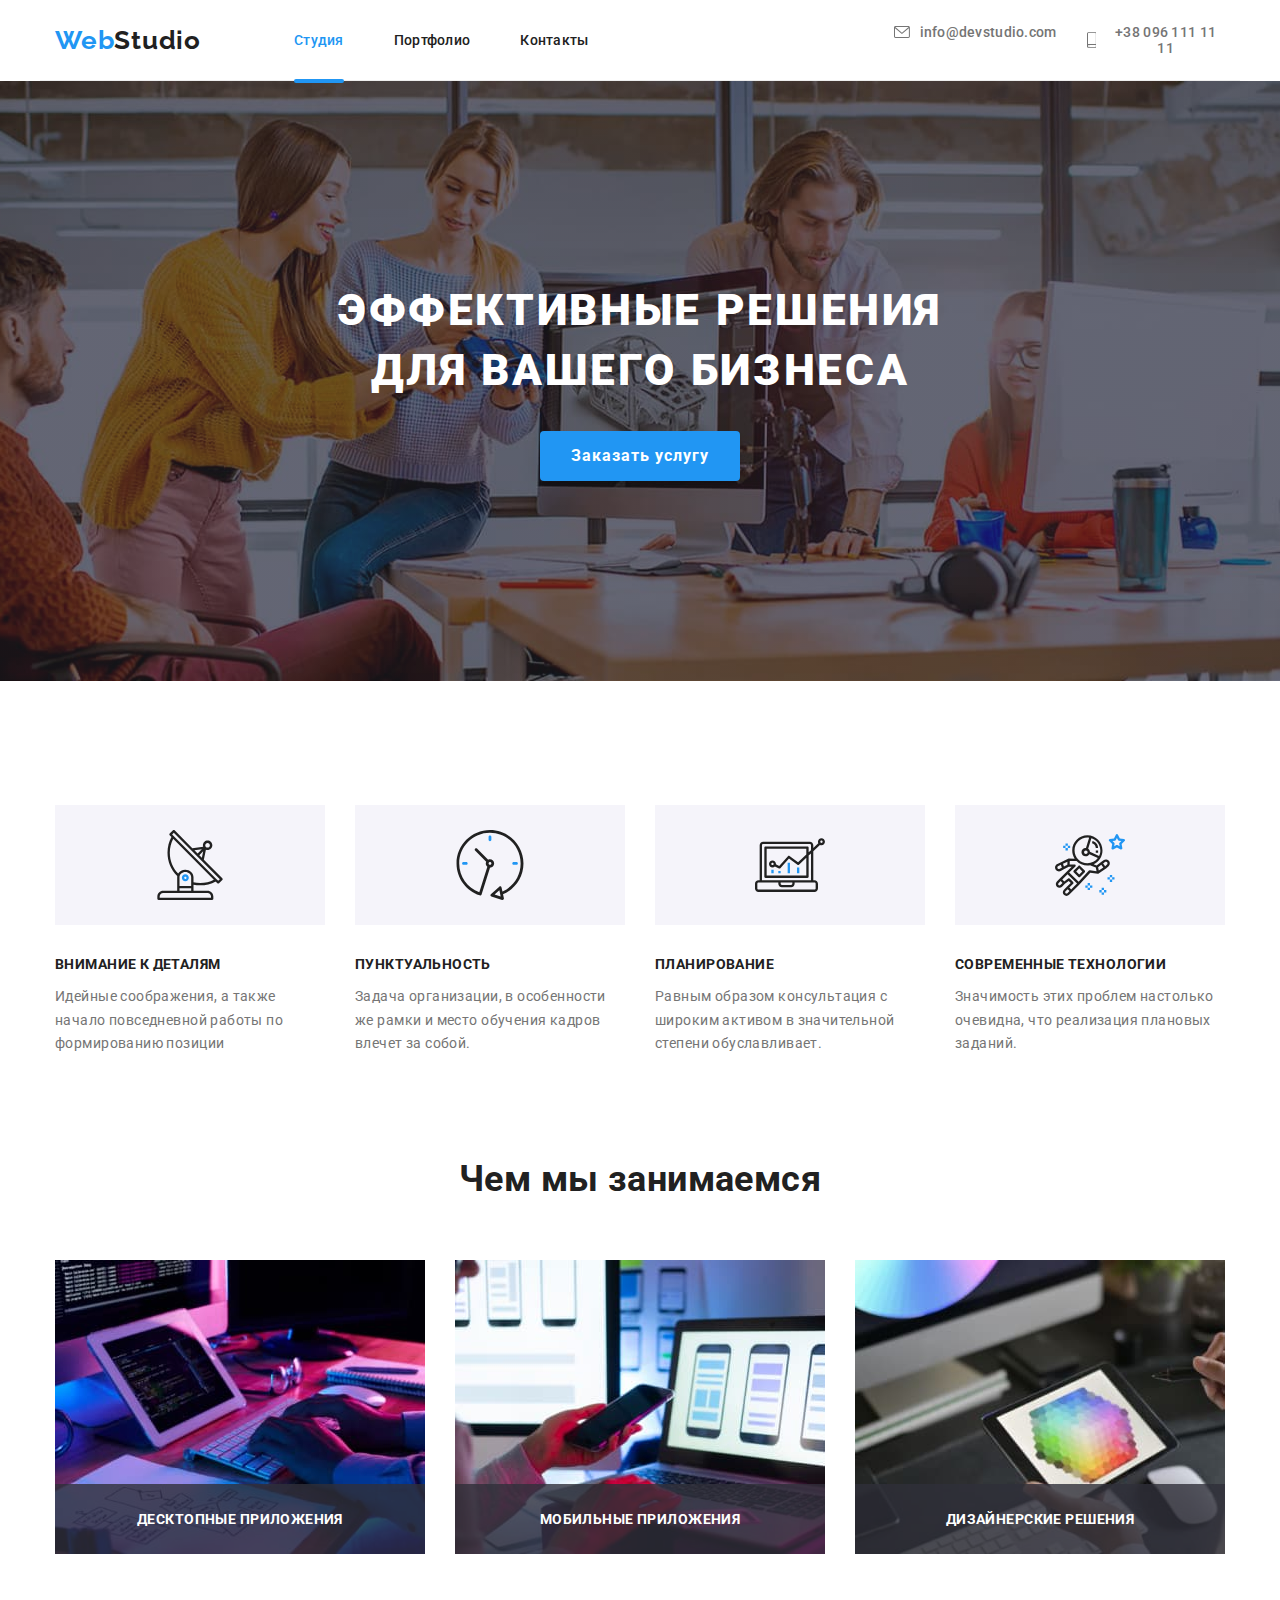
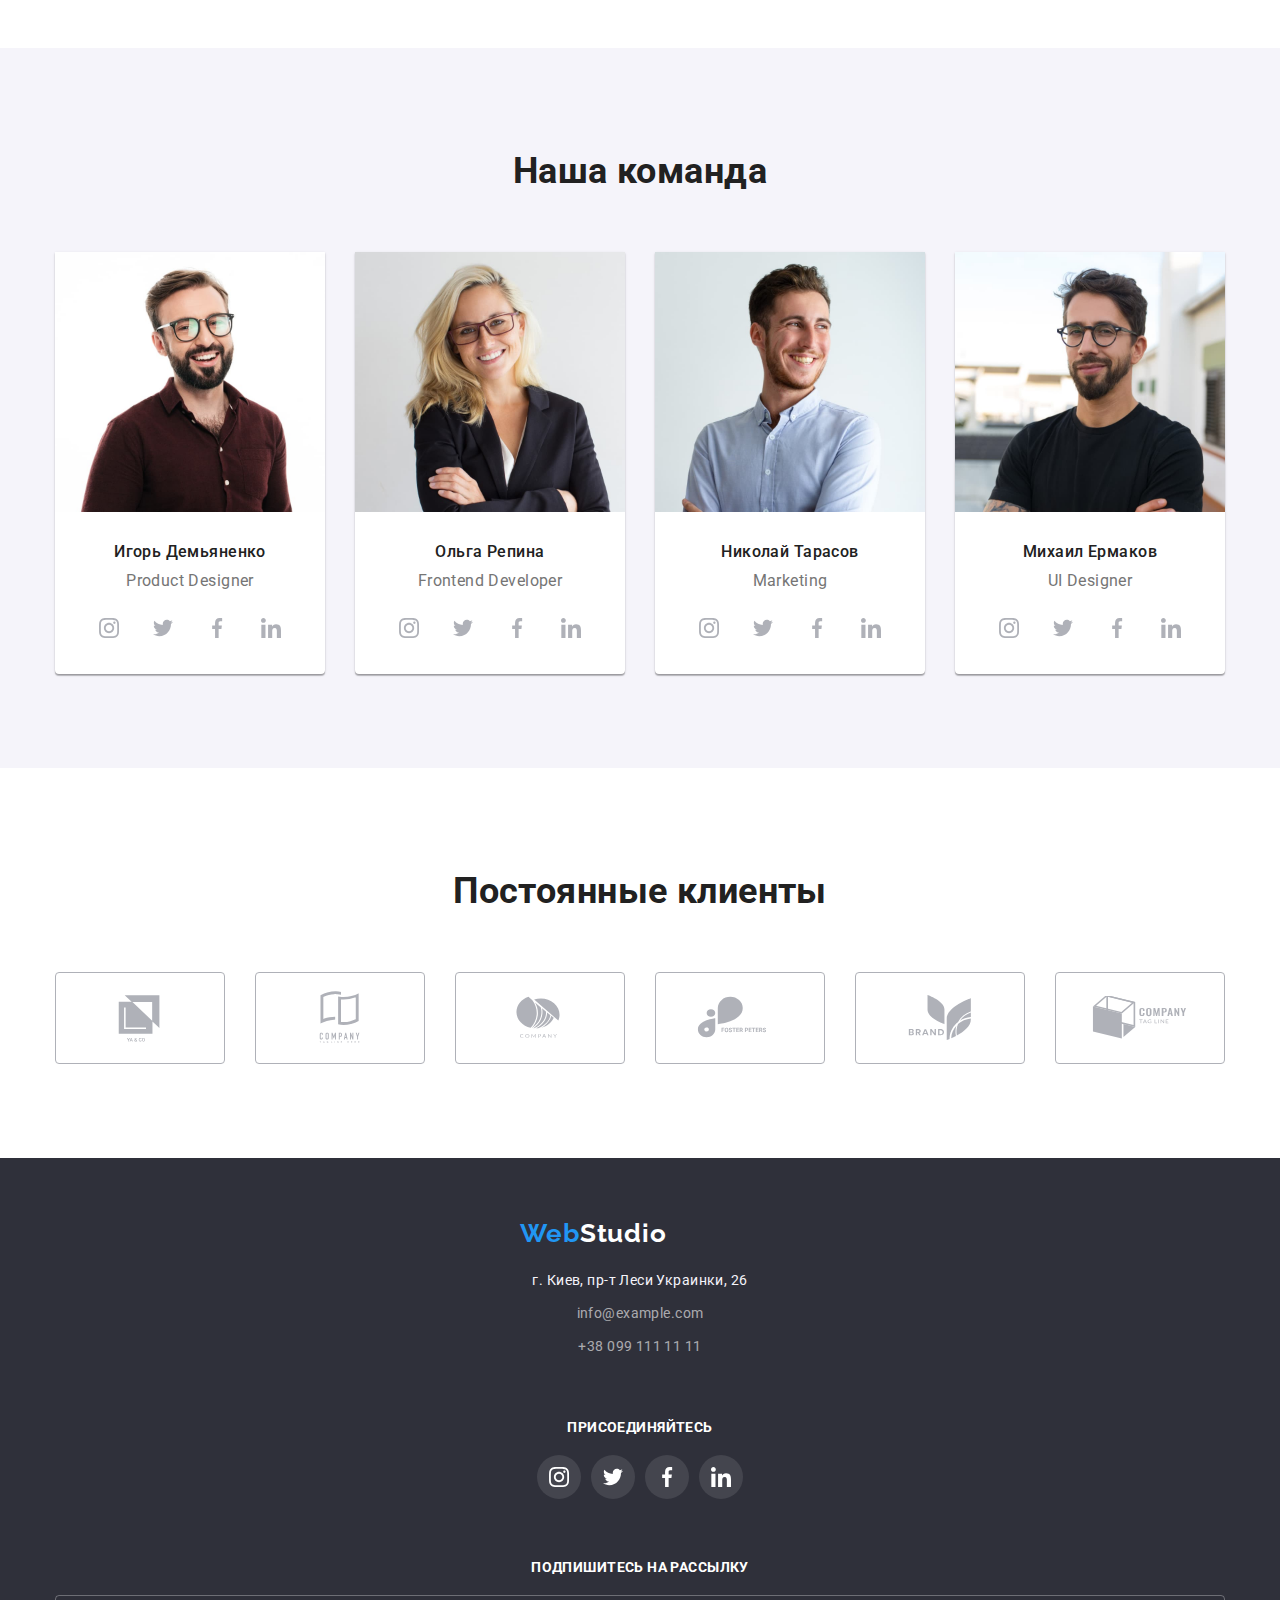
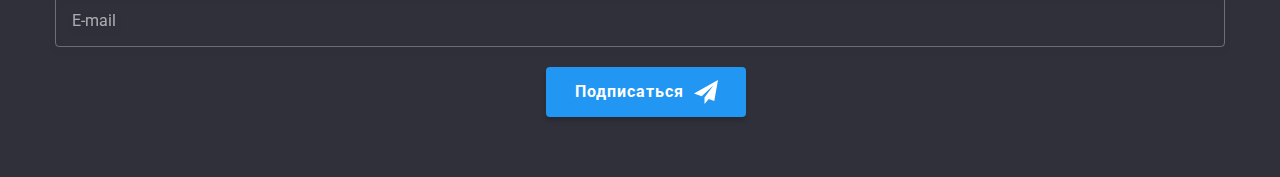
==== commit c9746136: ";;" ====
--- a/index.html
+++ b/index.html
@@ -16,11 +16,34 @@
 </head>
 <!-- HEADER -->
 <body>
-<header>
-    <div class="header container">
-    
-        <div class="header__flex">
-        <a href="/index.html" class="header__logo">Web<span class="header__logo-black">Studio</span> </a>  
+    <header>
+        <div class="header container">
+           
+        <nav class="header__nav" > 
+            
+            <a href="/index.html" class="header__logo">Web<span class="header__logo-black">Studio</span> </a>  
+        <ul class="header__list" >
+            <li class="header__item"> <a href="./index.html" class="header__link header__link--border" >Студия</a></li>
+            <li class="header__item"><a href="./portfolio.html" class="header__link "> Портфолио</a></li>
+            <li class="header__item"><a href="" class="header__link"> Контакты</a></li>
+        </ul>
+        </nav > 
+        <ul class="contact">
+            <li>
+                <a href="mailto:info@devstudio.com" class="contact__info">
+                    <svg class="contact__icon" width="16px" height="12px" >
+                        <use href="./images/icons.svg#icon-envelope" > </use></svg>
+                
+                info@devstudio.com</a></li>
+            <li class="contact__item">
+                <a href="tel:+380961111111" class="contact__info">
+                <svg class="contact__icon" width="10px" height="16px" >
+                    <use href="./images/icons.svg#icon-smartphone"  >
+                </use></svg>
+                
+                +38 096 111 11 11</a></li>
+        </ul>
+        <!-- button -->
         <button 
         class="menu-button is-open"
          type="button"
@@ -33,39 +56,41 @@
                 <use class="menu-button__open" href="./images/symbol-defs.svg#icon-open-menu"></use>
                 <use class="menu-button__close" href="./images/symbol-defs.svg#icon-close-menu"></use>
             </svg>
-        </button></div>
-        <div class=" header__adapt " id="header__adapt" data-menu>
-    <ul class="header" >
-        <li class="header__item"> <a href="./index.html" class="header__link header__link--border" >Студия</a></li>
-        <li class="header__item"><a href="./portfolio.html" class="header__link "> Портфолио</a></li>
-        <li class="header__item"><a href="" class="header__link"> Контакты</a></li>
-    </ul>
-    
-    <ul class="contact ">
-        <li >
-            <a href="mailto:info@devstudio.com" class="contact__info">
-                <svg class="contact__icon" width="16px" height="12px" >
-                    <use href="./images/icons.svg#icon-envelope" > </use></svg>
-            
-            info@devstudio.com</a></li>
-        <li class="contact__item">
-            <a href="tel:+380961111111" class="contact__info contact__info-blue">
-            <svg class="contact__icon" width="10px" height="16px" >
-                <use href="./images/icons.svg#icon-smartphone"  >
-            </use></svg>
-            
-            +38 096 111 11 11</a></li>
-    </ul>
-        <ul class="header__social">
-            <li class="header__social-item"><a class="header__social-link" href="">Instagram</a></li>
-            <li class="header__social-item"><a class="header__social-link" href="">Twitter</a></li>
-            <li class="header__social-item"><a class="header__social-link" href="">Facebook</a></li>
-            <li class="header__social-item"><a class="header__social-link" href="">LinkedIn</a></li>
-        </ul>
-</div>
-       </div>
+        </button>
         
-</header>
+
+        <!-- mobail-menu -->
+        <div class="mobail-container data-menu" data-menu>
+        <nav class="mobail-menu" > 
+            
+            <!-- <a href="/index.html" class="header__logo">Web<span class="header__logo-black">Studio</span> </a>   -->
+        <ul class="mobail-menu__list" > 
+            <li class="mobail-menu__item"> <a href="./index.html" class="mobail-menu__link mobail-menu__link--active" >Студия</a></li>
+            <li class="mobail-menu__item"><a href="./portfolio.html" class="mobail-menu__link "> Портфолио</a></li>
+            <li class="mobail-menu__item"><a href="" class="mobail-menu__link"> Контакты</a></li>
+        </ul>
+        </nav > 
+        <ul class="mobail-menu__contact">
+            <li class="mobail-menu__contact__item">
+                <a href="tel:+380961111111" class="mobail-menu__tel">   
+                +38 096 111 11 11</a></li>
+            <li>
+                <a href="mailto:info@devstudio.com" class="mobail-menu__mail">
+
+                info@devstudio.com</a></li>
+            
+        </ul>
+        <ul class="mobail-menu__social">
+            <li class="mobail-menu__social-item"><a class="mobail-menu__social-link" href="">Instagram</a></li>
+            <li class="mobail-menu__social-item"><a class="mobail-menu__social-link" href="">Twitter</a></li>
+            <li class="mobail-menu__social-item"><a class="mobail-menu__social-link" href="">Facebook</a></li>
+            <li class="mobail-menu__social-item"><a class="mobail-menu__social-link" href="">LinkedIn</a></li>
+        </ul>
+            </div>
+            
+           </div>
+            
+    </header>
 <!-- MAIN CONTENT -->
     <main>
     <!-- Section hero -->
@@ -131,7 +156,7 @@
         <div class="container">
         <h2 class="section-team__title">Наша команда</h2>
         <ul class="card">
-            <li><img class="card__img" src="./images/img-3.jpg" alt="Игорь Демьяненко" width="450" height="460" >
+            <li class="card__team"><img class="card__img" src="./images/img-3.jpg" alt="Игорь Демьяненко" width="270" height="270" >
                 <h3 class="card__name">Игорь Демьяненко</h3> <p class="card__profession">Product Designer</p> 
                     <ul class="card__list">
                         <li class="card__item" ><a  class="card__tumb" href=""><svg class="card__icon" width="20px" height="20px" >
@@ -147,7 +172,7 @@
                             <use href="./images/icons.svg#icon-linkedin"></use></svg></a></li>
                     </ul>
                   </li>
-            <li><img class="card__img" src="./images/img-2.jpg" alt="Ольга Репина" width="450" height="460">
+            <li class="card__team"><img class="card__img" src="./images/img-2.jpg" alt="Ольга Репина" width="270" height="270">
                 <h3 class="card__name">Ольга Репина</h3> <p class="card__profession">Frontend Developer</p> 
                 <ul class="card__list">
                     <li class="card__item" ><a  class="card__tumb" href=""><svg class="card__icon" width="20px" height="20px" >
@@ -164,7 +189,7 @@
                 </ul>
             </li>
 
-            <li><img class="card__img" src="./images/img-1.jpg" alt="Николай Тарасов" width="450" height="460">
+            <li class="card__team"><img class="card__img" src="./images/img-1.jpg" alt="Николай Тарасов" width="270" height="270">
                 <h3 class="card__name">Николай Тарасов</h3><p class="card__profession">Marketing</p> 
                 <ul class="card__list">
                     <li class="card__item" ><a  class="card__tumb" href=""><svg class="card__icon" width="20px" height="20px" >
@@ -180,7 +205,7 @@
                         <use href="./images/icons.svg#icon-linkedin"></use></svg></a></li>
                 </ul>
             </li>
-            <li><img class="card__img" src="./images/img.jpg" alt="Михаил Ермаков" width="450" height="460"> 
+            <li class="card__team"><img class="card__img" src="./images/img.jpg" alt="Михаил Ермаков" width="270" height="270"> 
                 <h3 class="card__name">Михаил Ермаков</h3><p class="card__profession">UI Designer</p> 
                 <ul class="card__list">
                     <li class="card__item" ><a  class="card__tumb" href=""><svg class="card__icon" width="20px" height="20px" >
--- a/css/main.min.css
+++ b/css/main.min.css
@@ -1,2 +1,2 @@
-body{font-family:'Roboto', sans-serif;font-style:normal;background-color:#fff;font-size:14px;line-height:1.714;letter-spacing:0.03em;color:#757575}ul,li{list-style-type:none;padding-left:0px;margin:0;padding:0}h1,h2,h3,h4,p{margin:0;padding:0}.container{text-align:center;margin-left:auto;margin-right:auto;width:450px}@media screen and (min-width: 1200px){.container{width:1200px;padding:0 15px}}.about-us,.section-team__title,.client{font-size:28px;line-height:33px;margin-bottom:50px;color:#212121;text-align:center}@media screen and (min-width: 900px){.about-us,.section-team__title,.client{font-size:36px;line-height:1.66}}.visually-hidden{position:absolute;width:1px;height:1px;margin:-1px;border:0;padding:0;white-space:nowrap;-webkit-clip-path:inset(100%);clip-path:inset(100%);clip:rect(0 0 0 0);overflow:hidden}.section{padding:60px 0}@media screen and (min-width: 900px){.section{padding:94px 0}}.button__hero,.newsletter__button,.form__button{text-align:center;-webkit-box-shadow:0px 4px 4px rgba(0,0,0,0.15);box-shadow:0px 4px 4px rgba(0,0,0,0.15);border-radius:4px;border:none;color:#fff;background-color:#2196F3;cursor:pointer;font-weight:700;font-size:16px;line-height:1.88;letter-spacing:0.06em}.header{text-align:start;margin-left:15px}@media screen and (max-width: 600px){.header__adapt{position:absolute;top:0;left:0;bottom:0;right:0;padding:auto;display:none;background-color:#fff}.header__adapt.is-open{display:block}}@media screen and (max-width: 600px){.header__flex{display:-webkit-box;display:-ms-flexbox;display:flex;-webkit-box-align:center;-ms-flex-align:center;align-items:center}}.header__logo,.footer__logo{color:#2196F3;display:-webkit-inline-box;display:-ms-inline-flexbox;display:inline-flex;text-decoration:none;font-family:'Raleway';font-style:normal;font-weight:700;font-size:24px;line-height:1.166;letter-spacing:0.03em;text-align:start}.header__logo-black{color:#212121}.menu-button{display:inline-block;margin:0;padding:0;border:none;background-color:transparent;z-index:999;margin-left:284px;margin-right:15px}@media screen and (min-width: 767px){.menu-button{display:none}}.menu-button .menu-button__open{display:none}.menu-button.is-open .menu-button__open{display:block}.menu-button.is-open .menu-button__close{display:none}.header__link{color:#212121;display:block;padding-top:32px;padding-bottom:32px;cursor:pointer;font-style:normal;font-weight:500;line-height:1.142;letter-spacing:0.02em;text-decoration:none;-webkit-transition:color 250ms cubic-bezier(0.4, 0, 0.2, 1);transition:color 250ms cubic-bezier(0.4, 0, 0.2, 1)}.header__link:focus,.header__link:active,.header__link:hover{color:#2196F3}@media screen and (max-width: 768px){.header__link{font-size:40px;line-height:47px;margin-left:40px}}.contact{display:-webkit-box;display:-ms-flexbox;display:flex;font-style:normal;font-weight:500;line-height:1.142;letter-spacing:0.02em;margin-left:305px}@media screen and (max-width: 768px){.contact{text-align:start;margin-left:15px;-webkit-box-orient:vertical;-webkit-box-direction:reverse;-ms-flex-direction:column-reverse;flex-direction:column-reverse}}.contact__info{display:-webkit-box;display:-ms-flexbox;display:flex;-webkit-box-align:center;-ms-flex-align:center;align-items:center;color:#757575;text-decoration:none;-webkit-transition:color 250ms cubic-bezier(0.4, 0, 0.2, 1);transition:color 250ms cubic-bezier(0.4, 0, 0.2, 1)}@media screen and (max-width: 767px){.contact__info{font-size:24px;line-height:28px;margin-left:40px}}.contact__info:focus,.contact__info:hover{color:#2196F3}.contact__info-blue{color:#2196F3;margin-top:302px;margin-bottom:32px;font-size:34px;line-height:40px}@media screen and (min-width: 1200px){.contact__item{margin-left:30px}}.contact__icon{display:none;margin-right:10px;fill:currentColor}.contact__icon:hover{color:currentColor}@media screen and (max-width: 767px){.header__social{display:-webkit-box;display:-ms-flexbox;display:flex;margin-top:64px}.header__social-item{-webkit-box-shadow:0px 4px 8px rgba(0,0,0,0.04),0px 2px 4px rgba(0,0,0,0.08),0px 1px 3px rgba(0,0,0,0.16);box-shadow:0px 4px 8px rgba(0,0,0,0.04),0px 2px 4px rgba(0,0,0,0.08),0px 1px 3px rgba(0,0,0,0.16)}.header__social-item+.header__social-item{margin-left:20px}.header__social-item:nth-child(1){margin-left:40px}.header__social-link{text-decoration:none;color:#2196F3;font-weight:500;font-size:18px;line-height:1.22;letter-spacing:0.02em}}.hero{margin:0 auto;background-position:center;padding-top:200px;padding-bottom:200px;background-color:#2F303A;background-image:-webkit-gradient(linear, left top, right top, from(rgba(47,48,58,0.4)), to(rgba(47,48,58,0.4))),url(../images/back.jpg);background-image:linear-gradient(to right, rgba(47,48,58,0.4), rgba(47,48,58,0.4)),url(../images/back.jpg);-o-object-fit:cover;object-fit:cover}@media screen and (min-width: 900px){.hero{max-width:1600px}}.hero__text{color:#fff;max-width:360px;margin-left:auto;margin-right:auto;font-weight:900;font-size:26px;line-height:1.36;letter-spacing:0.06em;text-transform:uppercase}@media screen and (min-width: 900px){.hero__text{max-width:696px;font-size:44px}}.button__hero{margin-top:30px;width:200px;height:50px}.feature__title{margin-bottom:10px;color:#212121;line-height:1.42;font-size:14px;text-transform:uppercase}.feature__tumb{max-width:450px;margin-bottom:30px;height:120px;margin-top:30px}.feature__text{text-align:start}@media screen and (min-width: 900px){.feature{display:-webkit-box;display:-ms-flexbox;display:flex}.feature__item:nth-last-child(n+2){margin-right:30px}.feature__item{text-align:left}.feature__tumb{display:-webkit-box;display:-ms-flexbox;display:flex;-webkit-box-pack:center;-ms-flex-pack:center;justify-content:center;-webkit-box-align:center;-ms-flex-align:center;align-items:center;width:270px;background-color:#F5F4FA}}.about-us__list{display:-webkit-box;display:-ms-flexbox;display:flex}.about-us__item{position:relative}.about-us__item:nth-child(-n+2){margin-right:30px}.about-us__desc{display:-webkit-box;display:-ms-flexbox;display:flex;-webkit-box-pack:center;-ms-flex-pack:center;justify-content:center;-webkit-box-align:center;-ms-flex-align:center;align-items:center;position:absolute;bottom:0px;height:70px;width:100%;left:50%;-webkit-transform:translate(-50%);transform:translate(-50%);font-weight:700;line-height:1.142;color:#fff;text-transform:uppercase;background-color:rgba(47,48,58,0.8)}.section-zero{padding-top:0}.about-us__img{display:block;max-width:370px}@media screen and (max-width: 600px){.section-zero{visibility:hidden;display:none}}.section-team{background-color:#F5F4FA}.card{display:block}.card li{background-color:#fff;-webkit-box-shadow:0px 1px 3px rgba(0,0,0,0.12),0px 1px 1px rgba(0,0,0,0.14),0px 2px 1px rgba(0,0,0,0.2);box-shadow:0px 1px 3px rgba(0,0,0,0.12),0px 1px 1px rgba(0,0,0,0.14),0px 2px 1px rgba(0,0,0,0.2);border-radius:0px 0px 4px 4px}@media screen and (max-width: 600px){.card li{margin-bottom:30px}}.card__name{margin-top:30px;margin-bottom:10px;color:#212121;font-weight:500;font-size:16px;line-height:1.187;text-align:center}.card__profession{margin-bottom:16px;font-size:16px;line-height:1.187;text-align:center}.card__img{display:block}.card__list{display:-webkit-box;display:-ms-flexbox;display:flex;margin-bottom:24px;-webkit-box-pack:center;-ms-flex-pack:center;justify-content:center}.card__list>li{-webkit-box-shadow:none;box-shadow:none}.card__tumb{border-radius:50%;width:44px;height:44px;display:-webkit-box;display:-ms-flexbox;display:flex;-webkit-box-pack:center;-ms-flex-pack:center;justify-content:center;-webkit-box-align:center;-ms-flex-align:center;align-items:center;background-color:#fff;color:#AFB1B8;-webkit-transition:color 250ms cubic-bezier(0.4, 0, 0.2, 1),background-color 250ms cubic-bezier(0.4, 0, 0.2, 1);transition:color 250ms cubic-bezier(0.4, 0, 0.2, 1),background-color 250ms cubic-bezier(0.4, 0, 0.2, 1)}.card__tumb:hover{color:#fff;background-color:#2196F3}.card__tumb .card__icon{fill:currentColor}.card__item+.card__item{margin-left:10px}.client__list{display:-webkit-box;display:-ms-flexbox;display:flex;-ms-flex-wrap:wrap;flex-wrap:wrap;-webkit-box-pack:center;-ms-flex-pack:center;justify-content:center}.client__item{margin-right:30px;margin-bottom:30px}@media screen and (max-width: 600px){.client__item:nth-child(even){margin:0}}.client__item:nth-child(1n+5){margin-bottom:0}@media screen and (min-width: 900px){.client__item{margin-right:30px;margin-bottom:0}}.client__link{display:-webkit-box;display:-ms-flexbox;display:flex;-webkit-box-align:center;-ms-flex-align:center;align-items:center;-webkit-box-pack:center;-ms-flex-pack:center;justify-content:center;width:210px;height:92px;background-color:#fff;color:#AFB1B8;border:1px solid #AFB1B8;border-radius:4px;-webkit-transition:color 250ms cubic-bezier(0.4, 0, 0.2, 1),border 250ms cubic-bezier(0.4, 0, 0.2, 1);transition:color 250ms cubic-bezier(0.4, 0, 0.2, 1),border 250ms cubic-bezier(0.4, 0, 0.2, 1)}.client__link:hover{color:#2196F3;border:1px solid #2196F3}@media screen and (min-width: 900px){.client__link{width:170px;height:92px}}.client__icon{fill:currentColor;width:106px;height:60px}.client__item:nth-child(6){margin:0px}.back-footer{background-color:#2F303A;padding-top:60px;padding-bottom:60px}.footer__logo{margin-left:0;margin-top:0;margin-bottom:20px;display:block}.footer__logo .footer__logo-white{color:#fff}.footer__address{color:#F5F4FA;font-style:normal}.footer__address-bottom{margin-bottom:9px}.footer__contact{display:block;color:rgba(255,255,255,0.6);text-decoration:none;font-style:normal}.footer-social{margin:60px 0}.footer-social__title{font-weight:700;line-height:1.142;color:#fff;text-transform:uppercase;margin-bottom:20px}.footer-social__list{display:-webkit-box;display:-ms-flexbox;display:flex;-webkit-box-pack:center;-ms-flex-pack:center;justify-content:center}.footer-social__link{border-radius:50%;background-color:rgba(255,255,255,0.1);color:#fff;width:44px;height:44px;display:-webkit-box;display:-ms-flexbox;display:flex;-webkit-box-pack:center;-ms-flex-pack:center;justify-content:center;-webkit-box-align:center;-ms-flex-align:center;align-items:center;-webkit-transition:background-color 250ms cubic-bezier(0.4, 0, 0.2, 1);transition:background-color 250ms cubic-bezier(0.4, 0, 0.2, 1)}.footer-social__item :hover.footer-social__link{background-color:#2196F3}.footer-social__item+.footer-social__item{margin-left:10px}.footer-social__icon{width:20px;height:20px;fill:currentColor}.newsletter{margin-left:auto}.newsletter__title{display:block;text-transform:uppercase;margin-bottom:20px;color:#fff;font-weight:700;line-height:16px}.newsletter__email{padding:15px 16px;width:100%;outline:none;border:1px solid rgba(255,255,255,0.3);background-color:rgba(0,0,0,0);-webkit-filter:drop-shadow(0px 4px 4px rgba(0,0,0,0.15));filter:drop-shadow(0px 4px 4px rgba(0,0,0,0.15));border-radius:4px;font-size:16px;line-height:20px;color:rgba(255,255,255,0.6)}.newsletter__email::-webkit-input-placeholder{font-size:16px;line-height:20px;color:rgba(255,255,255,0.6)}.newsletter__email:-ms-input-placeholder{font-size:16px;line-height:20px;color:rgba(255,255,255,0.6)}.newsletter__email::-ms-input-placeholder{font-size:16px;line-height:20px;color:rgba(255,255,255,0.6)}.newsletter__email::placeholder{font-size:16px;line-height:20px;color:rgba(255,255,255,0.6)}.newsletter__button{position:relative;padding:10px 62px 10px 29px;margin-left:12px;margin-top:20px}.newsletter__icon{position:absolute;top:13px;right:28px}.backdrop{position:fixed;background-color:rgba(0,0,0,0.2);top:0;left:0;width:100%;height:100%;opacity:1;-webkit-transition:opacity 250ms cubic-bezier(0.4, 0, 0.2, 1);transition:opacity 250ms cubic-bezier(0.4, 0, 0.2, 1);padding:93px 15px;overflow-y:scroll}.modal{position:relative;background:#fff;-webkit-box-shadow:0px 1px 3px rgba(0,0,0,0.12),0px 1px 1px rgba(0,0,0,0.14),0px 2px 1px rgba(0,0,0,0.2);box-shadow:0px 1px 3px rgba(0,0,0,0.12),0px 1px 1px rgba(0,0,0,0.14),0px 2px 1px rgba(0,0,0,0.2);border-radius:4px;padding:40px;-webkit-transition:-webkit-transform 250ms cubic-bezier(0.4, 0, 0.2, 1);transition:-webkit-transform 250ms cubic-bezier(0.4, 0, 0.2, 1);transition:transform 250ms cubic-bezier(0.4, 0, 0.2, 1);transition:transform 250ms cubic-bezier(0.4, 0, 0.2, 1), -webkit-transform 250ms cubic-bezier(0.4, 0, 0.2, 1)}@media screen and (min-width: 768px){.modal{position:absolute;top:50%;left:50%;-webkit-transform:translate(-50%, -50%) scale(1);transform:translate(-50%, -50%) scale(1);height:609px;width:450px}}.form{font-weight:700;font-size:20px;line-height:30px;color:#212121;margin-bottom:12px;text-align:center}@media screen and (min-width: 1100px){.form{line-height:23px}}.form__label{display:block;margin-bottom:4px;font-size:12px;line-height:14px;letter-spacing:0.01em}.form__input{display:block;width:100%;margin-bottom:10px;border:1px solid rgba(33,33,33,0.2);border-radius:4px;padding:12px 42px;-webkit-transition:border 250ms cubic-bezier(0.4, 0, 0.2, 1);transition:border 250ms cubic-bezier(0.4, 0, 0.2, 1)}.form__input:focus{outline:none;border:1px solid #2196F3}.form__coment{width:100%;height:120px;resize:none;padding:12px 16px;margin-bottom:20px}.form__link{color:#2196F3}.form__button{display:block;margin-left:auto;margin-right:auto;margin-top:30px;padding:10px 55px;-webkit-transition:background-color 250ms cubic-bezier(0.4, 0, 0.2, 1);transition:background-color 250ms cubic-bezier(0.4, 0, 0.2, 1)}.form__button:hover{background-color:#188CE8}.backdrop.is-hidden{pointer-events:none;opacity:0}.backdrop.is-hidden .modal{-webkit-transform:translate(-50%, -50%) scale(0.1);transform:translate(-50%, -50%) scale(0.1)}.modal__close{position:absolute;right:8px;top:8px;background:#fff;border:1px solid rgba(0,0,0,0.1);outline:none;border-radius:50%;width:30px;height:30px;cursor:pointer}.modal__close:hover{color:#2196F3}.modal__icon{width:11px;height:11px;fill:currentColor;-webkit-transition:fill 250ms cubic-bezier(0.4, 0, 0.2, 1);transition:fill 250ms cubic-bezier(0.4, 0, 0.2, 1)}.form__container{position:relative}.form__tumb{color:#212121;-webkit-transition:color 250ms cubic-bezier(0.4, 0, 0.2, 1);transition:color 250ms cubic-bezier(0.4, 0, 0.2, 1)}.form__input:focus+.form__tumb{color:#2196F3}.form__icon{position:absolute;top:50%;left:12px;width:18px;height:18px;fill:currentColor}.form__checkbox-back{position:absolute;top:50%;left:0;-webkit-transform:translateY(-50%);transform:translateY(-50%);background-color:#fff;width:16px;height:15px;position:absolute;border:solid 2px #212121;border-radius:3px}.form__checkbox{position:relative;padding-left:20px;line-height:14px;font-size:12px}.form__checkbox-icon{display:inline-block;position:absolute;width:16px;height:15px}.form__checkbox-check:checked+.form__checkbox-back{background-color:#188CE8;border-color:transparent;border-radius:3px;background-image:url("../images/mark.svg");background-size:contain;background-repeat:no-repeat}
+body{font-family:'Roboto', sans-serif;font-style:normal;background-color:#fff;font-size:14px;line-height:1.714;letter-spacing:0.03em;color:#757575}ul,li{list-style-type:none;padding-left:0px;margin:0;padding:0}h1,h2,h3,h4,p{margin:0;padding:0}.container{text-align:center;margin-left:auto;margin-right:auto;width:450px}@media screen and (min-width: 1200px){.container{width:1200px;padding:0 15px}}.about-us,.section-team__title,.client{font-size:28px;line-height:33px;margin-bottom:50px;color:#212121;text-align:center}@media screen and (min-width: 900px){.about-us,.section-team__title,.client{font-size:36px;line-height:1.66}}.visually-hidden{position:absolute;width:1px;height:1px;margin:-1px;border:0;padding:0;white-space:nowrap;-webkit-clip-path:inset(100%);clip-path:inset(100%);clip:rect(0 0 0 0);overflow:hidden}.section{padding:60px 0}@media screen and (min-width: 900px){.section{padding:94px 0}}.button__hero,.newsletter__button,.form__button{text-align:center;-webkit-box-shadow:0px 4px 4px rgba(0,0,0,0.15);box-shadow:0px 4px 4px rgba(0,0,0,0.15);border-radius:4px;border:none;color:#fff;background-color:#2196F3;cursor:pointer;font-weight:700;font-size:16px;line-height:1.88;letter-spacing:0.06em}.header{display:-webkit-box;display:-ms-flexbox;display:flex;-webkit-box-align:center;-ms-flex-align:center;align-items:center;border-bottom:1px solid #eee}.header__nav{display:-webkit-box;display:-ms-flexbox;display:flex;-webkit-box-align:center;-ms-flex-align:center;align-items:center;padding:15px 0}@media screen and (min-width: 767px){.header__nav{padding:0}}.header__list{display:-webkit-box;display:-ms-flexbox;display:flex}@media screen and (max-width: 768px){.header__list{display:none}}.header__logo,.footer__logo{color:#2196F3;display:-webkit-inline-box;display:-ms-inline-flexbox;display:inline-flex;margin-right:93px;text-decoration:none;font-family:'Raleway';font-style:normal;font-weight:700;font-size:26px;line-height:1.192;letter-spacing:0.03em}.header__logo-black{color:#212121}.header__link{color:#212121;display:block;padding-top:32px;padding-bottom:32px;cursor:pointer;font-style:normal;font-weight:500;line-height:1.142;letter-spacing:0.02em;text-decoration:none;-webkit-transition:color 250ms cubic-bezier(0.4, 0, 0.2, 1);transition:color 250ms cubic-bezier(0.4, 0, 0.2, 1)}.header__link:focus,.header__link:active,.header__link:hover{color:#2196F3}.header__item+.header__item{margin-left:50px}.header__link--border{color:#2196F3;position:relative}.header__link--border::after{position:absolute;content:'';display:block;bottom:-3px;height:4px;width:100%;background-color:#2196F3;border-radius:2px}.contact{display:-webkit-box;display:-ms-flexbox;display:flex;font-style:normal;font-weight:500;line-height:1.142;letter-spacing:0.02em;margin-left:305px}@media screen and (max-width: 768px){.contact{display:none}}.contact__info{display:-webkit-box;display:-ms-flexbox;display:flex;-webkit-box-align:center;-ms-flex-align:center;align-items:center;color:#757575;text-decoration:none;-webkit-transition:color 250ms cubic-bezier(0.4, 0, 0.2, 1);transition:color 250ms cubic-bezier(0.4, 0, 0.2, 1)}.contact__info:focus,.contact__info:hover{color:#2196F3}.contact__item{margin-left:30px}.contact__icon{margin-right:10px;fill:currentColor}.contact__icon:hover{color:currentColor}.hero{margin:0 auto;background-position:center;padding-top:200px;padding-bottom:200px;background-color:#2F303A;background-image:-webkit-gradient(linear, left top, right top, from(rgba(47,48,58,0.4)), to(rgba(47,48,58,0.4))),url(../images/back.jpg);background-image:linear-gradient(to right, rgba(47,48,58,0.4), rgba(47,48,58,0.4)),url(../images/back.jpg);-o-object-fit:cover;object-fit:cover}@media screen and (min-width: 900px){.hero{max-width:1600px}}.hero__text{color:#fff;max-width:360px;margin-left:auto;margin-right:auto;font-weight:900;font-size:26px;line-height:1.36;letter-spacing:0.06em;text-transform:uppercase}@media screen and (min-width: 900px){.hero__text{max-width:696px;font-size:44px}}.button__hero{margin-top:30px;width:200px;height:50px}.feature__title{margin-bottom:10px;color:#212121;line-height:1.42;font-size:14px;text-transform:uppercase}.feature__tumb{max-width:450px;margin-bottom:30px;height:120px;margin-top:30px}.feature__text{text-align:start}@media screen and (min-width: 900px){.feature{display:-webkit-box;display:-ms-flexbox;display:flex}.feature__item:nth-last-child(n+2){margin-right:30px}.feature__item{text-align:left}.feature__tumb{display:-webkit-box;display:-ms-flexbox;display:flex;-webkit-box-pack:center;-ms-flex-pack:center;justify-content:center;-webkit-box-align:center;-ms-flex-align:center;align-items:center;width:270px;background-color:#F5F4FA}}.about-us__list{display:-webkit-box;display:-ms-flexbox;display:flex}.about-us__item{position:relative}.about-us__item:nth-child(-n+2){margin-right:30px}.about-us__desc{display:-webkit-box;display:-ms-flexbox;display:flex;-webkit-box-pack:center;-ms-flex-pack:center;justify-content:center;-webkit-box-align:center;-ms-flex-align:center;align-items:center;position:absolute;bottom:0px;height:70px;width:100%;left:50%;-webkit-transform:translate(-50%);transform:translate(-50%);font-weight:700;line-height:1.142;color:#fff;text-transform:uppercase;background-color:rgba(47,48,58,0.8)}.section-zero{padding-top:0}.about-us__img{display:block;max-width:370px}@media screen and (max-width: 1200px){.section-zero{visibility:hidden;display:none}}.section-team{background-color:#F5F4FA}.card{display:-webkit-box;display:-ms-flexbox;display:flex;-ms-flex-wrap:wrap;flex-wrap:wrap;gap:30px}@media screen and (min-width: 1200px){.card{-ms-flex-wrap:nowrap;flex-wrap:nowrap}}.card li{background-color:#fff;-webkit-box-shadow:0px 1px 3px rgba(0,0,0,0.12),0px 1px 1px rgba(0,0,0,0.14),0px 2px 1px rgba(0,0,0,0.2);box-shadow:0px 1px 3px rgba(0,0,0,0.12),0px 1px 1px rgba(0,0,0,0.14),0px 2px 1px rgba(0,0,0,0.2);border-radius:0px 0px 4px 4px}.card .card__team{-webkit-box-flex:100%;-ms-flex:100%;flex:100%}@media screen and (min-width: 768px){.card .card__team{-webkit-box-flex:calc(50% - 30px);-ms-flex:calc(50% - 30px);flex:calc(50% - 30px)}}@media screen and (min-width: 1200px){.card .card__team{-webkit-box-flex:calc(25% - 90px);-ms-flex:calc(25% - 90px);flex:calc(25% - 90px)}}.card__name{margin-top:30px;margin-bottom:10px;color:#212121;font-weight:500;font-size:16px;line-height:1.187;text-align:center}.card__profession{margin-bottom:16px;font-size:16px;line-height:1.187;text-align:center}.card__img{width:100%;height:auto;display:block}.card__list{display:-webkit-box;display:-ms-flexbox;display:flex;margin-bottom:24px;-webkit-box-pack:center;-ms-flex-pack:center;justify-content:center}.card__list>li{-webkit-box-shadow:none;box-shadow:none}.card__tumb{border-radius:50%;width:44px;height:44px;display:-webkit-box;display:-ms-flexbox;display:flex;-webkit-box-pack:center;-ms-flex-pack:center;justify-content:center;-webkit-box-align:center;-ms-flex-align:center;align-items:center;background-color:#fff;color:#AFB1B8;-webkit-transition:color 250ms cubic-bezier(0.4, 0, 0.2, 1),background-color 250ms cubic-bezier(0.4, 0, 0.2, 1);transition:color 250ms cubic-bezier(0.4, 0, 0.2, 1),background-color 250ms cubic-bezier(0.4, 0, 0.2, 1)}.card__tumb:hover{color:#fff;background-color:#2196F3}.card__tumb .card__icon{fill:currentColor}.card__item+.card__item{margin-left:10px}.client__list{display:-webkit-box;display:-ms-flexbox;display:flex;-ms-flex-wrap:wrap;flex-wrap:wrap;-webkit-box-pack:center;-ms-flex-pack:center;justify-content:center}.client__item{margin-right:30px;margin-bottom:30px}@media screen and (max-width: 600px){.client__item:nth-child(even){margin:0}}.client__item:nth-child(1n+5){margin-bottom:0}@media screen and (min-width: 900px){.client__item{margin-right:30px;margin-bottom:0}}.client__link{display:-webkit-box;display:-ms-flexbox;display:flex;-webkit-box-align:center;-ms-flex-align:center;align-items:center;-webkit-box-pack:center;-ms-flex-pack:center;justify-content:center;width:210px;height:92px;background-color:#fff;color:#AFB1B8;border:1px solid #AFB1B8;border-radius:4px;-webkit-transition:color 250ms cubic-bezier(0.4, 0, 0.2, 1),border 250ms cubic-bezier(0.4, 0, 0.2, 1);transition:color 250ms cubic-bezier(0.4, 0, 0.2, 1),border 250ms cubic-bezier(0.4, 0, 0.2, 1)}.client__link:hover{color:#2196F3;border:1px solid #2196F3}@media screen and (min-width: 900px){.client__link{width:170px;height:92px}}.client__icon{fill:currentColor;width:106px;height:60px}.client__item:nth-child(6){margin:0px}.back-footer{background-color:#2F303A;padding-top:60px;padding-bottom:60px}.footer__logo{margin-left:0;margin-top:0;margin-bottom:20px;display:block}.footer__logo .footer__logo-white{color:#fff}.footer__address{color:#F5F4FA;font-style:normal}.footer__address-bottom{margin-bottom:9px}.footer__contact{display:block;color:rgba(255,255,255,0.6);text-decoration:none;font-style:normal}.footer-social{margin:60px 0}.footer-social__title{font-weight:700;line-height:1.142;color:#fff;text-transform:uppercase;margin-bottom:20px}.footer-social__list{display:-webkit-box;display:-ms-flexbox;display:flex;-webkit-box-pack:center;-ms-flex-pack:center;justify-content:center}.footer-social__link{border-radius:50%;background-color:rgba(255,255,255,0.1);color:#fff;width:44px;height:44px;display:-webkit-box;display:-ms-flexbox;display:flex;-webkit-box-pack:center;-ms-flex-pack:center;justify-content:center;-webkit-box-align:center;-ms-flex-align:center;align-items:center;-webkit-transition:background-color 250ms cubic-bezier(0.4, 0, 0.2, 1);transition:background-color 250ms cubic-bezier(0.4, 0, 0.2, 1)}.footer-social__item :hover.footer-social__link{background-color:#2196F3}.footer-social__item+.footer-social__item{margin-left:10px}.footer-social__icon{width:20px;height:20px;fill:currentColor}.newsletter{margin-left:auto}.newsletter__title{display:block;text-transform:uppercase;margin-bottom:20px;color:#fff;font-weight:700;line-height:16px}.newsletter__email{padding:15px 16px;width:100%;outline:none;border:1px solid rgba(255,255,255,0.3);background-color:rgba(0,0,0,0);-webkit-filter:drop-shadow(0px 4px 4px rgba(0,0,0,0.15));filter:drop-shadow(0px 4px 4px rgba(0,0,0,0.15));border-radius:4px;font-size:16px;line-height:20px;color:rgba(255,255,255,0.6)}.newsletter__email::-webkit-input-placeholder{font-size:16px;line-height:20px;color:rgba(255,255,255,0.6)}.newsletter__email:-ms-input-placeholder{font-size:16px;line-height:20px;color:rgba(255,255,255,0.6)}.newsletter__email::-ms-input-placeholder{font-size:16px;line-height:20px;color:rgba(255,255,255,0.6)}.newsletter__email::placeholder{font-size:16px;line-height:20px;color:rgba(255,255,255,0.6)}.newsletter__button{position:relative;padding:10px 62px 10px 29px;margin-left:12px;margin-top:20px}.newsletter__icon{position:absolute;top:13px;right:28px}.backdrop{position:fixed;background-color:rgba(0,0,0,0.2);top:0;left:0;width:100%;height:100%;opacity:1;-webkit-transition:opacity 250ms cubic-bezier(0.4, 0, 0.2, 1);transition:opacity 250ms cubic-bezier(0.4, 0, 0.2, 1);padding:93px 15px;overflow-y:scroll}.modal{position:relative;background:#fff;-webkit-box-shadow:0px 1px 3px rgba(0,0,0,0.12),0px 1px 1px rgba(0,0,0,0.14),0px 2px 1px rgba(0,0,0,0.2);box-shadow:0px 1px 3px rgba(0,0,0,0.12),0px 1px 1px rgba(0,0,0,0.14),0px 2px 1px rgba(0,0,0,0.2);border-radius:4px;padding:40px;-webkit-transition:-webkit-transform 250ms cubic-bezier(0.4, 0, 0.2, 1);transition:-webkit-transform 250ms cubic-bezier(0.4, 0, 0.2, 1);transition:transform 250ms cubic-bezier(0.4, 0, 0.2, 1);transition:transform 250ms cubic-bezier(0.4, 0, 0.2, 1), -webkit-transform 250ms cubic-bezier(0.4, 0, 0.2, 1)}@media screen and (min-width: 768px){.modal{position:absolute;top:50%;left:50%;-webkit-transform:translate(-50%, -50%) scale(1);transform:translate(-50%, -50%) scale(1);height:609px;width:450px}}.form{font-weight:700;font-size:20px;line-height:30px;color:#212121;margin-bottom:12px;text-align:center}@media screen and (min-width: 1100px){.form{line-height:23px}}.form__label{display:block;margin-bottom:4px;font-size:12px;line-height:14px;letter-spacing:0.01em}.form__input{display:block;width:100%;margin-bottom:10px;border:1px solid rgba(33,33,33,0.2);border-radius:4px;padding:12px 42px;-webkit-transition:border 250ms cubic-bezier(0.4, 0, 0.2, 1);transition:border 250ms cubic-bezier(0.4, 0, 0.2, 1)}.form__input:focus{outline:none;border:1px solid #2196F3}.form__coment{width:100%;height:120px;resize:none;padding:12px 16px;margin-bottom:20px}.form__link{color:#2196F3}.form__button{display:block;margin-left:auto;margin-right:auto;margin-top:30px;padding:10px 55px;-webkit-transition:background-color 250ms cubic-bezier(0.4, 0, 0.2, 1);transition:background-color 250ms cubic-bezier(0.4, 0, 0.2, 1)}.form__button:hover{background-color:#188CE8}.backdrop.is-hidden{pointer-events:none;opacity:0}.backdrop.is-hidden .modal{-webkit-transform:translate(-50%, -50%) scale(0.1);transform:translate(-50%, -50%) scale(0.1)}.modal__close{position:absolute;right:8px;top:8px;background:#fff;border:1px solid rgba(0,0,0,0.1);outline:none;border-radius:50%;width:30px;height:30px;cursor:pointer}.modal__close:hover{color:#2196F3}.modal__icon{width:11px;height:11px;fill:currentColor;-webkit-transition:fill 250ms cubic-bezier(0.4, 0, 0.2, 1);transition:fill 250ms cubic-bezier(0.4, 0, 0.2, 1)}.form__container{position:relative}.form__tumb{color:#212121;-webkit-transition:color 250ms cubic-bezier(0.4, 0, 0.2, 1);transition:color 250ms cubic-bezier(0.4, 0, 0.2, 1)}.form__input:focus+.form__tumb{color:#2196F3}.form__icon{position:absolute;top:50%;left:12px;width:18px;height:18px;fill:currentColor}.form__checkbox-back{position:absolute;top:50%;left:0;-webkit-transform:translateY(-50%);transform:translateY(-50%);background-color:#fff;width:16px;height:15px;position:absolute;border:solid 2px #212121;border-radius:3px}.form__checkbox{position:relative;padding-left:20px;line-height:14px;font-size:12px}.form__checkbox-icon{display:inline-block;position:absolute;width:16px;height:15px}.form__checkbox-check:checked+.form__checkbox-back{background-color:#188CE8;border-color:transparent;border-radius:3px;background-image:url("../images/mark.svg");background-size:contain;background-repeat:no-repeat}.mobail-container{display:-webkit-box;display:-ms-flexbox;display:flex;position:fixed;z-index:1;top:0;right:0;bottom:0;left:0;text-align:start;-webkit-transform:translateX(200vw);transform:translateX(200vw);background-color:#fff;padding:48px 40px;-webkit-box-orient:vertical;-webkit-box-direction:normal;-ms-flex-direction:column;flex-direction:column;-webkit-box-pack:justify;-ms-flex-pack:justify;justify-content:space-between}.mobail-container.is-open{-webkit-transform:translateX(0);transform:translateX(0)}@media screen and (max-width: 767px){.mobail-container .header__logo,.mobail-container .footer__logo{font-weight:700;font-size:24px;line-height:28px;letter-spacing:0.03em}}@media screen and (min-width: 767px){.mobail-container{display:none}}.mobail-menu__link{font-style:normal;font-weight:500;font-size:40px;line-height:47px;letter-spacing:0.02em;text-decoration:none;color:#212121}.mobail-menu__link--active{color:#2196F3}.mobail-menu__item:not(:last-child){margin-bottom:32px}.mobail-menu__item:nth-child(3){margin-bottom:302px}.mobail-menu__contact__item{margin-bottom:32px}.mobail-menu__tel{font-weight:500;font-size:34px;line-height:40px;letter-spacing:0.02em;color:#2196F3;text-decoration:none}.mobail-menu__mail{font-size:24px;line-height:28px;text-decoration:none;color:#757575}.mobail-menu__social{display:-webkit-box;display:-ms-flexbox;display:flex;margin-top:64px}.mobail-menu__social-item{-webkit-box-shadow:0px 4px 8px rgba(0,0,0,0.04),0px 2px 4px rgba(0,0,0,0.08),0px 1px 3px rgba(0,0,0,0.16);box-shadow:0px 4px 8px rgba(0,0,0,0.04),0px 2px 4px rgba(0,0,0,0.08),0px 1px 3px rgba(0,0,0,0.16)}.mobail-menu__social-item+.mobail-menu__social-item{margin-left:20px}.mobail-menu__social-link{text-decoration:none;color:#2196F3;font-weight:500;font-size:18px;line-height:1.22;letter-spacing:0.02em}.menu-button{display:inline-block;position:fixed;top:10px;right:20px;z-index:44;margin:0;padding:0;border:none;background-color:transparent;z-index:999;margin-right:15px}@media screen and (min-width: 767px){.menu-button{display:none}}.menu-button .menu-button__open{display:none}.menu-button.is-open .menu-button__open{display:block}.menu-button.is-open .menu-button__close{display:none}
 /*# sourceMappingURL=main.min.css.map */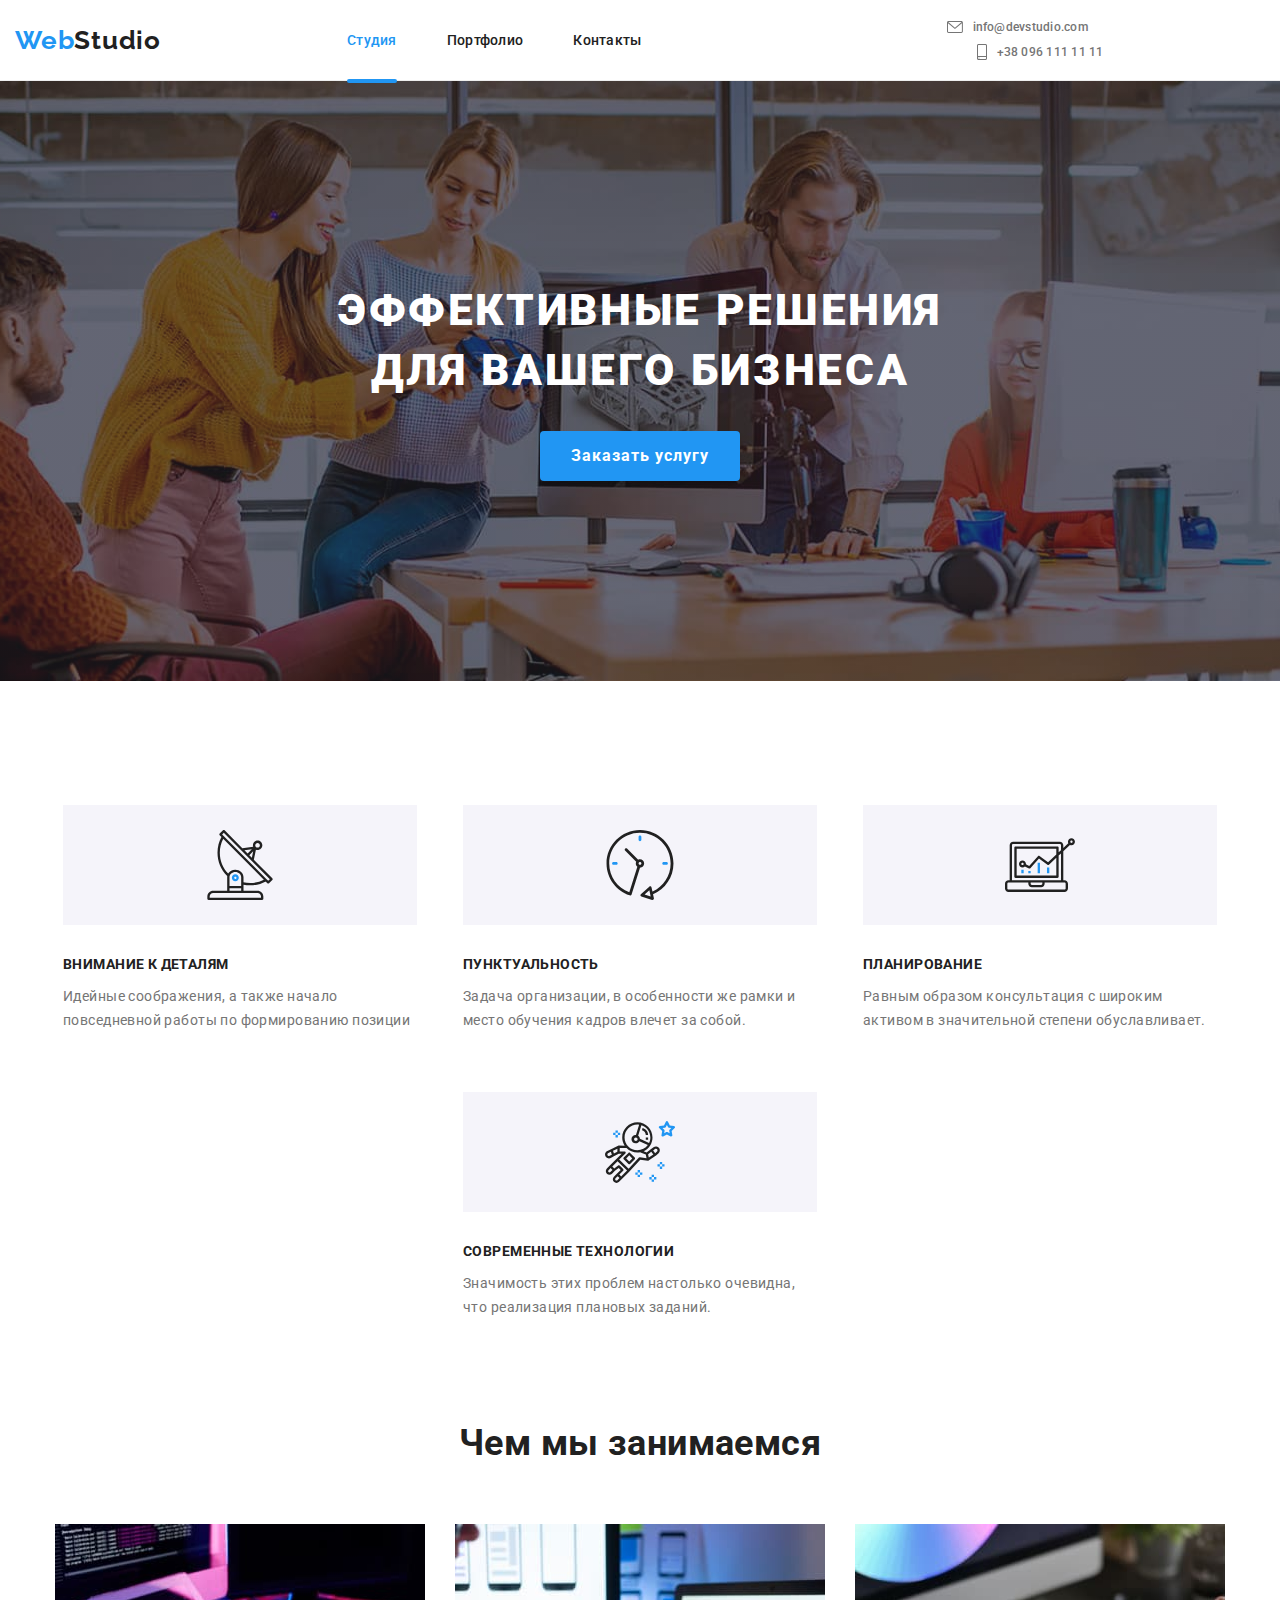
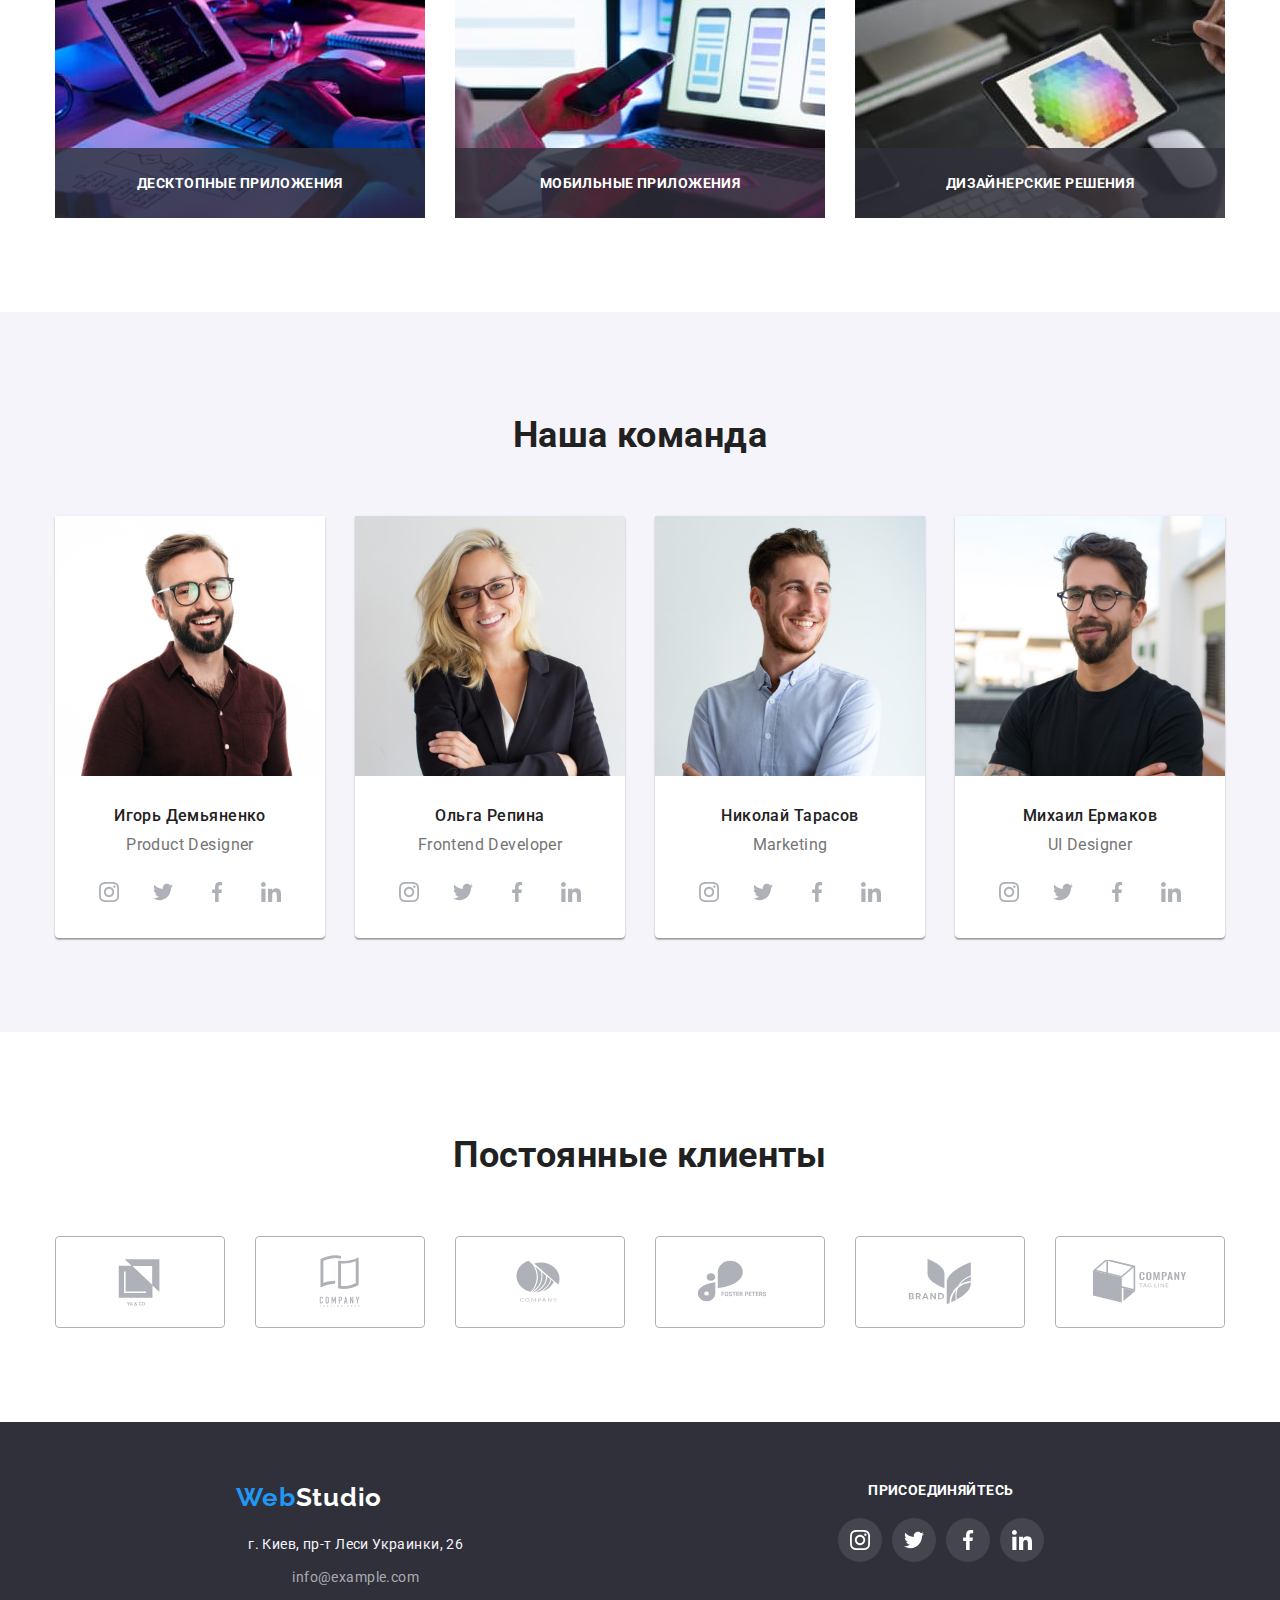
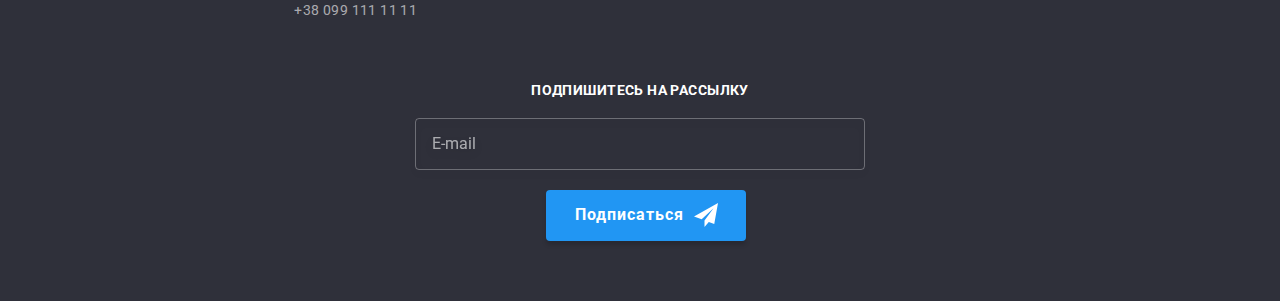
==== commit f155119d: "поліпшав адаптив" ====
--- a/index.html
+++ b/index.html
@@ -244,7 +244,7 @@
 <footer class="back-footer">
     
         <div class="footer container ">
-        <div> 
+       <div class="footre-tablet"> <div> 
     <a href="./index.html" class="footer__logo">Web<span class="footer__logo-white">Studio</span> </a>
     <address  >
         <ul >
@@ -262,7 +262,7 @@
         <li class="footer-social__item"><a class="footer-social__link" href=""><svg class="footer-social__icon"><use href="./images/icons.svg#icon-linkedin-white"></use></svg></a></li>
 
     </ul>
-    </div>
+    </div></div>
     <div class="newsletter">
         <form >
         <label class=" newsletter__title" for="newsletter">Подпишитесь на рассылку</label>
--- a/css/main.min.css
+++ b/css/main.min.css
@@ -1,2 +1,2 @@
-body{font-family:'Roboto', sans-serif;font-style:normal;background-color:#fff;font-size:14px;line-height:1.714;letter-spacing:0.03em;color:#757575}ul,li{list-style-type:none;padding-left:0px;margin:0;padding:0}h1,h2,h3,h4,p{margin:0;padding:0}.container{text-align:center;margin-left:auto;margin-right:auto;width:450px}@media screen and (min-width: 1200px){.container{width:1200px;padding:0 15px}}.about-us,.section-team__title,.client{font-size:28px;line-height:33px;margin-bottom:50px;color:#212121;text-align:center}@media screen and (min-width: 900px){.about-us,.section-team__title,.client{font-size:36px;line-height:1.66}}.visually-hidden{position:absolute;width:1px;height:1px;margin:-1px;border:0;padding:0;white-space:nowrap;-webkit-clip-path:inset(100%);clip-path:inset(100%);clip:rect(0 0 0 0);overflow:hidden}.section{padding:60px 0}@media screen and (min-width: 900px){.section{padding:94px 0}}.button__hero,.newsletter__button,.form__button{text-align:center;-webkit-box-shadow:0px 4px 4px rgba(0,0,0,0.15);box-shadow:0px 4px 4px rgba(0,0,0,0.15);border-radius:4px;border:none;color:#fff;background-color:#2196F3;cursor:pointer;font-weight:700;font-size:16px;line-height:1.88;letter-spacing:0.06em}.header{display:-webkit-box;display:-ms-flexbox;display:flex;-webkit-box-align:center;-ms-flex-align:center;align-items:center;border-bottom:1px solid #eee}.header__nav{display:-webkit-box;display:-ms-flexbox;display:flex;-webkit-box-align:center;-ms-flex-align:center;align-items:center;padding:15px 0}@media screen and (min-width: 767px){.header__nav{padding:0}}.header__list{display:-webkit-box;display:-ms-flexbox;display:flex}@media screen and (max-width: 768px){.header__list{display:none}}.header__logo,.footer__logo{color:#2196F3;display:-webkit-inline-box;display:-ms-inline-flexbox;display:inline-flex;margin-right:93px;text-decoration:none;font-family:'Raleway';font-style:normal;font-weight:700;font-size:26px;line-height:1.192;letter-spacing:0.03em}.header__logo-black{color:#212121}.header__link{color:#212121;display:block;padding-top:32px;padding-bottom:32px;cursor:pointer;font-style:normal;font-weight:500;line-height:1.142;letter-spacing:0.02em;text-decoration:none;-webkit-transition:color 250ms cubic-bezier(0.4, 0, 0.2, 1);transition:color 250ms cubic-bezier(0.4, 0, 0.2, 1)}.header__link:focus,.header__link:active,.header__link:hover{color:#2196F3}.header__item+.header__item{margin-left:50px}.header__link--border{color:#2196F3;position:relative}.header__link--border::after{position:absolute;content:'';display:block;bottom:-3px;height:4px;width:100%;background-color:#2196F3;border-radius:2px}.contact{display:-webkit-box;display:-ms-flexbox;display:flex;font-style:normal;font-weight:500;line-height:1.142;letter-spacing:0.02em;margin-left:305px}@media screen and (max-width: 768px){.contact{display:none}}.contact__info{display:-webkit-box;display:-ms-flexbox;display:flex;-webkit-box-align:center;-ms-flex-align:center;align-items:center;color:#757575;text-decoration:none;-webkit-transition:color 250ms cubic-bezier(0.4, 0, 0.2, 1);transition:color 250ms cubic-bezier(0.4, 0, 0.2, 1)}.contact__info:focus,.contact__info:hover{color:#2196F3}.contact__item{margin-left:30px}.contact__icon{margin-right:10px;fill:currentColor}.contact__icon:hover{color:currentColor}.hero{margin:0 auto;background-position:center;padding-top:200px;padding-bottom:200px;background-color:#2F303A;background-image:-webkit-gradient(linear, left top, right top, from(rgba(47,48,58,0.4)), to(rgba(47,48,58,0.4))),url(../images/back.jpg);background-image:linear-gradient(to right, rgba(47,48,58,0.4), rgba(47,48,58,0.4)),url(../images/back.jpg);-o-object-fit:cover;object-fit:cover}@media screen and (min-width: 900px){.hero{max-width:1600px}}.hero__text{color:#fff;max-width:360px;margin-left:auto;margin-right:auto;font-weight:900;font-size:26px;line-height:1.36;letter-spacing:0.06em;text-transform:uppercase}@media screen and (min-width: 900px){.hero__text{max-width:696px;font-size:44px}}.button__hero{margin-top:30px;width:200px;height:50px}.feature__title{margin-bottom:10px;color:#212121;line-height:1.42;font-size:14px;text-transform:uppercase}.feature__tumb{max-width:450px;margin-bottom:30px;height:120px;margin-top:30px}.feature__text{text-align:start}@media screen and (min-width: 900px){.feature{display:-webkit-box;display:-ms-flexbox;display:flex}.feature__item:nth-last-child(n+2){margin-right:30px}.feature__item{text-align:left}.feature__tumb{display:-webkit-box;display:-ms-flexbox;display:flex;-webkit-box-pack:center;-ms-flex-pack:center;justify-content:center;-webkit-box-align:center;-ms-flex-align:center;align-items:center;width:270px;background-color:#F5F4FA}}.about-us__list{display:-webkit-box;display:-ms-flexbox;display:flex}.about-us__item{position:relative}.about-us__item:nth-child(-n+2){margin-right:30px}.about-us__desc{display:-webkit-box;display:-ms-flexbox;display:flex;-webkit-box-pack:center;-ms-flex-pack:center;justify-content:center;-webkit-box-align:center;-ms-flex-align:center;align-items:center;position:absolute;bottom:0px;height:70px;width:100%;left:50%;-webkit-transform:translate(-50%);transform:translate(-50%);font-weight:700;line-height:1.142;color:#fff;text-transform:uppercase;background-color:rgba(47,48,58,0.8)}.section-zero{padding-top:0}.about-us__img{display:block;max-width:370px}@media screen and (max-width: 1200px){.section-zero{visibility:hidden;display:none}}.section-team{background-color:#F5F4FA}.card{display:-webkit-box;display:-ms-flexbox;display:flex;-ms-flex-wrap:wrap;flex-wrap:wrap;gap:30px}@media screen and (min-width: 1200px){.card{-ms-flex-wrap:nowrap;flex-wrap:nowrap}}.card li{background-color:#fff;-webkit-box-shadow:0px 1px 3px rgba(0,0,0,0.12),0px 1px 1px rgba(0,0,0,0.14),0px 2px 1px rgba(0,0,0,0.2);box-shadow:0px 1px 3px rgba(0,0,0,0.12),0px 1px 1px rgba(0,0,0,0.14),0px 2px 1px rgba(0,0,0,0.2);border-radius:0px 0px 4px 4px}.card .card__team{-webkit-box-flex:100%;-ms-flex:100%;flex:100%}@media screen and (min-width: 768px){.card .card__team{-webkit-box-flex:calc(50% - 30px);-ms-flex:calc(50% - 30px);flex:calc(50% - 30px)}}@media screen and (min-width: 1200px){.card .card__team{-webkit-box-flex:calc(25% - 90px);-ms-flex:calc(25% - 90px);flex:calc(25% - 90px)}}.card__name{margin-top:30px;margin-bottom:10px;color:#212121;font-weight:500;font-size:16px;line-height:1.187;text-align:center}.card__profession{margin-bottom:16px;font-size:16px;line-height:1.187;text-align:center}.card__img{width:100%;height:auto;display:block}.card__list{display:-webkit-box;display:-ms-flexbox;display:flex;margin-bottom:24px;-webkit-box-pack:center;-ms-flex-pack:center;justify-content:center}.card__list>li{-webkit-box-shadow:none;box-shadow:none}.card__tumb{border-radius:50%;width:44px;height:44px;display:-webkit-box;display:-ms-flexbox;display:flex;-webkit-box-pack:center;-ms-flex-pack:center;justify-content:center;-webkit-box-align:center;-ms-flex-align:center;align-items:center;background-color:#fff;color:#AFB1B8;-webkit-transition:color 250ms cubic-bezier(0.4, 0, 0.2, 1),background-color 250ms cubic-bezier(0.4, 0, 0.2, 1);transition:color 250ms cubic-bezier(0.4, 0, 0.2, 1),background-color 250ms cubic-bezier(0.4, 0, 0.2, 1)}.card__tumb:hover{color:#fff;background-color:#2196F3}.card__tumb .card__icon{fill:currentColor}.card__item+.card__item{margin-left:10px}.client__list{display:-webkit-box;display:-ms-flexbox;display:flex;-ms-flex-wrap:wrap;flex-wrap:wrap;-webkit-box-pack:center;-ms-flex-pack:center;justify-content:center}.client__item{margin-right:30px;margin-bottom:30px}@media screen and (max-width: 600px){.client__item:nth-child(even){margin:0}}.client__item:nth-child(1n+5){margin-bottom:0}@media screen and (min-width: 900px){.client__item{margin-right:30px;margin-bottom:0}}.client__link{display:-webkit-box;display:-ms-flexbox;display:flex;-webkit-box-align:center;-ms-flex-align:center;align-items:center;-webkit-box-pack:center;-ms-flex-pack:center;justify-content:center;width:210px;height:92px;background-color:#fff;color:#AFB1B8;border:1px solid #AFB1B8;border-radius:4px;-webkit-transition:color 250ms cubic-bezier(0.4, 0, 0.2, 1),border 250ms cubic-bezier(0.4, 0, 0.2, 1);transition:color 250ms cubic-bezier(0.4, 0, 0.2, 1),border 250ms cubic-bezier(0.4, 0, 0.2, 1)}.client__link:hover{color:#2196F3;border:1px solid #2196F3}@media screen and (min-width: 900px){.client__link{width:170px;height:92px}}.client__icon{fill:currentColor;width:106px;height:60px}.client__item:nth-child(6){margin:0px}.back-footer{background-color:#2F303A;padding-top:60px;padding-bottom:60px}.footer__logo{margin-left:0;margin-top:0;margin-bottom:20px;display:block}.footer__logo .footer__logo-white{color:#fff}.footer__address{color:#F5F4FA;font-style:normal}.footer__address-bottom{margin-bottom:9px}.footer__contact{display:block;color:rgba(255,255,255,0.6);text-decoration:none;font-style:normal}.footer-social{margin:60px 0}.footer-social__title{font-weight:700;line-height:1.142;color:#fff;text-transform:uppercase;margin-bottom:20px}.footer-social__list{display:-webkit-box;display:-ms-flexbox;display:flex;-webkit-box-pack:center;-ms-flex-pack:center;justify-content:center}.footer-social__link{border-radius:50%;background-color:rgba(255,255,255,0.1);color:#fff;width:44px;height:44px;display:-webkit-box;display:-ms-flexbox;display:flex;-webkit-box-pack:center;-ms-flex-pack:center;justify-content:center;-webkit-box-align:center;-ms-flex-align:center;align-items:center;-webkit-transition:background-color 250ms cubic-bezier(0.4, 0, 0.2, 1);transition:background-color 250ms cubic-bezier(0.4, 0, 0.2, 1)}.footer-social__item :hover.footer-social__link{background-color:#2196F3}.footer-social__item+.footer-social__item{margin-left:10px}.footer-social__icon{width:20px;height:20px;fill:currentColor}.newsletter{margin-left:auto}.newsletter__title{display:block;text-transform:uppercase;margin-bottom:20px;color:#fff;font-weight:700;line-height:16px}.newsletter__email{padding:15px 16px;width:100%;outline:none;border:1px solid rgba(255,255,255,0.3);background-color:rgba(0,0,0,0);-webkit-filter:drop-shadow(0px 4px 4px rgba(0,0,0,0.15));filter:drop-shadow(0px 4px 4px rgba(0,0,0,0.15));border-radius:4px;font-size:16px;line-height:20px;color:rgba(255,255,255,0.6)}.newsletter__email::-webkit-input-placeholder{font-size:16px;line-height:20px;color:rgba(255,255,255,0.6)}.newsletter__email:-ms-input-placeholder{font-size:16px;line-height:20px;color:rgba(255,255,255,0.6)}.newsletter__email::-ms-input-placeholder{font-size:16px;line-height:20px;color:rgba(255,255,255,0.6)}.newsletter__email::placeholder{font-size:16px;line-height:20px;color:rgba(255,255,255,0.6)}.newsletter__button{position:relative;padding:10px 62px 10px 29px;margin-left:12px;margin-top:20px}.newsletter__icon{position:absolute;top:13px;right:28px}.backdrop{position:fixed;background-color:rgba(0,0,0,0.2);top:0;left:0;width:100%;height:100%;opacity:1;-webkit-transition:opacity 250ms cubic-bezier(0.4, 0, 0.2, 1);transition:opacity 250ms cubic-bezier(0.4, 0, 0.2, 1);padding:93px 15px;overflow-y:scroll}.modal{position:relative;background:#fff;-webkit-box-shadow:0px 1px 3px rgba(0,0,0,0.12),0px 1px 1px rgba(0,0,0,0.14),0px 2px 1px rgba(0,0,0,0.2);box-shadow:0px 1px 3px rgba(0,0,0,0.12),0px 1px 1px rgba(0,0,0,0.14),0px 2px 1px rgba(0,0,0,0.2);border-radius:4px;padding:40px;-webkit-transition:-webkit-transform 250ms cubic-bezier(0.4, 0, 0.2, 1);transition:-webkit-transform 250ms cubic-bezier(0.4, 0, 0.2, 1);transition:transform 250ms cubic-bezier(0.4, 0, 0.2, 1);transition:transform 250ms cubic-bezier(0.4, 0, 0.2, 1), -webkit-transform 250ms cubic-bezier(0.4, 0, 0.2, 1)}@media screen and (min-width: 768px){.modal{position:absolute;top:50%;left:50%;-webkit-transform:translate(-50%, -50%) scale(1);transform:translate(-50%, -50%) scale(1);height:609px;width:450px}}.form{font-weight:700;font-size:20px;line-height:30px;color:#212121;margin-bottom:12px;text-align:center}@media screen and (min-width: 1100px){.form{line-height:23px}}.form__label{display:block;margin-bottom:4px;font-size:12px;line-height:14px;letter-spacing:0.01em}.form__input{display:block;width:100%;margin-bottom:10px;border:1px solid rgba(33,33,33,0.2);border-radius:4px;padding:12px 42px;-webkit-transition:border 250ms cubic-bezier(0.4, 0, 0.2, 1);transition:border 250ms cubic-bezier(0.4, 0, 0.2, 1)}.form__input:focus{outline:none;border:1px solid #2196F3}.form__coment{width:100%;height:120px;resize:none;padding:12px 16px;margin-bottom:20px}.form__link{color:#2196F3}.form__button{display:block;margin-left:auto;margin-right:auto;margin-top:30px;padding:10px 55px;-webkit-transition:background-color 250ms cubic-bezier(0.4, 0, 0.2, 1);transition:background-color 250ms cubic-bezier(0.4, 0, 0.2, 1)}.form__button:hover{background-color:#188CE8}.backdrop.is-hidden{pointer-events:none;opacity:0}.backdrop.is-hidden .modal{-webkit-transform:translate(-50%, -50%) scale(0.1);transform:translate(-50%, -50%) scale(0.1)}.modal__close{position:absolute;right:8px;top:8px;background:#fff;border:1px solid rgba(0,0,0,0.1);outline:none;border-radius:50%;width:30px;height:30px;cursor:pointer}.modal__close:hover{color:#2196F3}.modal__icon{width:11px;height:11px;fill:currentColor;-webkit-transition:fill 250ms cubic-bezier(0.4, 0, 0.2, 1);transition:fill 250ms cubic-bezier(0.4, 0, 0.2, 1)}.form__container{position:relative}.form__tumb{color:#212121;-webkit-transition:color 250ms cubic-bezier(0.4, 0, 0.2, 1);transition:color 250ms cubic-bezier(0.4, 0, 0.2, 1)}.form__input:focus+.form__tumb{color:#2196F3}.form__icon{position:absolute;top:50%;left:12px;width:18px;height:18px;fill:currentColor}.form__checkbox-back{position:absolute;top:50%;left:0;-webkit-transform:translateY(-50%);transform:translateY(-50%);background-color:#fff;width:16px;height:15px;position:absolute;border:solid 2px #212121;border-radius:3px}.form__checkbox{position:relative;padding-left:20px;line-height:14px;font-size:12px}.form__checkbox-icon{display:inline-block;position:absolute;width:16px;height:15px}.form__checkbox-check:checked+.form__checkbox-back{background-color:#188CE8;border-color:transparent;border-radius:3px;background-image:url("../images/mark.svg");background-size:contain;background-repeat:no-repeat}.mobail-container{display:-webkit-box;display:-ms-flexbox;display:flex;position:fixed;z-index:1;top:0;right:0;bottom:0;left:0;text-align:start;-webkit-transform:translateX(200vw);transform:translateX(200vw);background-color:#fff;padding:48px 40px;-webkit-box-orient:vertical;-webkit-box-direction:normal;-ms-flex-direction:column;flex-direction:column;-webkit-box-pack:justify;-ms-flex-pack:justify;justify-content:space-between}.mobail-container.is-open{-webkit-transform:translateX(0);transform:translateX(0)}@media screen and (max-width: 767px){.mobail-container .header__logo,.mobail-container .footer__logo{font-weight:700;font-size:24px;line-height:28px;letter-spacing:0.03em}}@media screen and (min-width: 767px){.mobail-container{display:none}}.mobail-menu__link{font-style:normal;font-weight:500;font-size:40px;line-height:47px;letter-spacing:0.02em;text-decoration:none;color:#212121}.mobail-menu__link--active{color:#2196F3}.mobail-menu__item:not(:last-child){margin-bottom:32px}.mobail-menu__item:nth-child(3){margin-bottom:302px}.mobail-menu__contact__item{margin-bottom:32px}.mobail-menu__tel{font-weight:500;font-size:34px;line-height:40px;letter-spacing:0.02em;color:#2196F3;text-decoration:none}.mobail-menu__mail{font-size:24px;line-height:28px;text-decoration:none;color:#757575}.mobail-menu__social{display:-webkit-box;display:-ms-flexbox;display:flex;margin-top:64px}.mobail-menu__social-item{-webkit-box-shadow:0px 4px 8px rgba(0,0,0,0.04),0px 2px 4px rgba(0,0,0,0.08),0px 1px 3px rgba(0,0,0,0.16);box-shadow:0px 4px 8px rgba(0,0,0,0.04),0px 2px 4px rgba(0,0,0,0.08),0px 1px 3px rgba(0,0,0,0.16)}.mobail-menu__social-item+.mobail-menu__social-item{margin-left:20px}.mobail-menu__social-link{text-decoration:none;color:#2196F3;font-weight:500;font-size:18px;line-height:1.22;letter-spacing:0.02em}.menu-button{display:inline-block;position:fixed;top:10px;right:20px;z-index:44;margin:0;padding:0;border:none;background-color:transparent;z-index:999;margin-right:15px}@media screen and (min-width: 767px){.menu-button{display:none}}.menu-button .menu-button__open{display:none}.menu-button.is-open .menu-button__open{display:block}.menu-button.is-open .menu-button__close{display:none}
+body{font-family:'Roboto', sans-serif;font-style:normal;background-color:#fff;font-size:14px;line-height:1.714;letter-spacing:0.03em;color:#757575}@media screen and (max-width: 1199px){body{padding-top:60px}}ul,li{list-style-type:none;padding-left:0px;margin:0;padding:0}h1,h2,h3,h4,p{margin:0;padding:0}.container{padding-left:15px;padding-right:15px;text-align:center;margin-left:auto;margin-right:auto}@media screen and (min-width: 1200px){.container{width:1200px}}.about-us,.section-team__title,.client{font-size:28px;line-height:33px;margin-bottom:50px;color:#212121;text-align:center}@media screen and (min-width: 900px){.about-us,.section-team__title,.client{font-size:36px;line-height:1.66}}.visually-hidden{position:absolute;width:1px;height:1px;margin:-1px;border:0;padding:0;white-space:nowrap;-webkit-clip-path:inset(100%);clip-path:inset(100%);clip:rect(0 0 0 0);overflow:hidden}.section{padding:60px 0}@media screen and (min-width: 900px){.section{padding:94px 0}}.button__hero,.newsletter__button,.form__button{text-align:center;-webkit-box-shadow:0px 4px 4px rgba(0,0,0,0.15);box-shadow:0px 4px 4px rgba(0,0,0,0.15);border-radius:4px;border:none;color:#fff;background-color:#2196F3;cursor:pointer;font-weight:700;font-size:16px;line-height:1.88;letter-spacing:0.06em}.header{display:-webkit-box;display:-ms-flexbox;display:flex;-webkit-box-align:center;-ms-flex-align:center;align-items:center;border-bottom:1px solid #eee;position:fixed;z-index:999;background-color:#fff;top:0;width:100%}@media screen and (min-width: 1200px){.header{position:relative}}.header__nav{display:-webkit-box;display:-ms-flexbox;display:flex;-webkit-box-align:center;-ms-flex-align:center;align-items:center;padding:15px 0}@media screen and (min-width: 767px){.header__nav{padding:0}}.header__list{display:-webkit-box;display:-ms-flexbox;display:flex}@media screen and (max-width: 768px){.header__list{display:none}}@media screen and (min-width: 768px){.header__list{display:-webkit-box;display:-ms-flexbox;display:flex;margin-left:88px}}@media screen and (min-width: 1200px){.header__list{margin-left:93px}}.header__logo,.footer__logo{color:#2196F3;display:-webkit-inline-box;display:-ms-inline-flexbox;display:inline-flex;text-decoration:none;font-family:'Raleway';font-style:normal;font-weight:700;font-size:24px;line-height:28px;letter-spacing:0.03em}@media screen and (min-width: 1200px){.header__logo,.footer__logo{font-size:26px;line-height:1.192;margin-right:93px}}.header__logo-black{color:#212121}.header__link{color:#212121;display:block;padding-top:32px;padding-bottom:32px;cursor:pointer;font-style:normal;font-weight:500;line-height:1.142;letter-spacing:0.02em;text-decoration:none;-webkit-transition:color 250ms cubic-bezier(0.4, 0, 0.2, 1);transition:color 250ms cubic-bezier(0.4, 0, 0.2, 1)}.header__link:focus,.header__link:active,.header__link:hover{color:#2196F3}.header__item+.header__item{margin-left:50px}.header__link--border{color:#2196F3;position:relative}.header__link--border::after{position:absolute;content:'';display:block;bottom:-3px;height:4px;width:100%;background-color:#2196F3;border-radius:2px}.contact{display:-webkit-box;display:-ms-flexbox;display:flex;font-style:normal;font-weight:500;line-height:1.142;letter-spacing:0.02em}@media screen and (max-width: 768px){.contact{display:none}}@media screen and (min-width: 768px){.contact{display:-webkit-box;display:-ms-flexbox;display:flex;-webkit-box-orient:vertical;-webkit-box-direction:normal;-ms-flex-direction:column;flex-direction:column;margin-left:auto;font-size:12px;line-height:14px;margin-right:15px}}@media screen and (min-width: 1200px){.contact{margin-left:305px}}.contact__info{display:-webkit-box;display:-ms-flexbox;display:flex;-webkit-box-align:center;-ms-flex-align:center;align-items:center;color:#757575;text-decoration:none;-webkit-transition:color 250ms cubic-bezier(0.4, 0, 0.2, 1);transition:color 250ms cubic-bezier(0.4, 0, 0.2, 1)}.contact__info:focus,.contact__info:hover{color:#2196F3}@media screen and (min-width: 768px){.contact__item{margin-top:10px}}@media screen and (min-width: 1200px){.contact__item{margin-left:30px}}.contact__icon{margin-right:8px;fill:currentColor}@media screen and (min-width: 1200px){.contact__icon{margin-right:10px}}.contact__icon:hover{color:currentColor}.hero{margin:0 auto;background-position:center;padding-top:200px;padding-bottom:200px;background-color:#2F303A;background-image:-webkit-gradient(linear, left top, right top, from(rgba(47,48,58,0.4)), to(rgba(47,48,58,0.4))),url(../images/back.jpg);background-image:linear-gradient(to right, rgba(47,48,58,0.4), rgba(47,48,58,0.4)),url(../images/back.jpg);-o-object-fit:cover;object-fit:cover;max-width:1600px}.hero__text{color:#fff;max-width:360px;margin-left:auto;margin-right:auto;font-weight:900;font-size:26px;line-height:1.36;letter-spacing:0.06em;text-transform:uppercase}@media screen and (min-width: 900px){.hero__text{max-width:696px;font-size:44px}}.button__hero{margin-top:30px;width:200px;height:50px}.feature__title{margin-bottom:10px;color:#212121;line-height:1.42;font-size:14px;text-transform:uppercase}.feature__tumb{max-width:450px;margin-bottom:30px;height:120px;margin-top:30px}@media screen and (min-width: 480px){.feature__item{max-width:450px}}@media screen and (min-width: 768px){.feature__item{max-width:354px}}.feature__text{text-align:start}.feature{display:-webkit-box;display:-ms-flexbox;display:flex;-ms-flex-wrap:wrap;flex-wrap:wrap;-webkit-box-orient:vertical;-webkit-box-direction:normal;-ms-flex-direction:column;flex-direction:column;-webkit-box-align:center;-ms-flex-align:center;align-items:center;gap:30px}@media screen and (min-width: 768px){.feature{-webkit-box-orient:horizontal;-webkit-box-direction:normal;-ms-flex-direction:row;flex-direction:row;-ms-flex-pack:distribute;justify-content:space-around}}@media screen and (min-width: 768px) and (max-width: 1199px){.feature{max-width:863px;margin-left:auto;margin-right:auto}}@media screen and (min-width: 768px){.feature__item{text-align:left}.feature__tumb{display:-webkit-box;display:-ms-flexbox;display:flex;-webkit-box-pack:center;-ms-flex-pack:center;justify-content:center;-webkit-box-align:center;-ms-flex-align:center;align-items:center;background-color:#F5F4FA}}.about-us__list{display:-webkit-box;display:-ms-flexbox;display:flex}.about-us__item{position:relative}.about-us__item:nth-child(-n+2){margin-right:30px}.about-us__desc{display:-webkit-box;display:-ms-flexbox;display:flex;-webkit-box-pack:center;-ms-flex-pack:center;justify-content:center;-webkit-box-align:center;-ms-flex-align:center;align-items:center;position:absolute;bottom:0px;height:70px;width:100%;left:50%;-webkit-transform:translate(-50%);transform:translate(-50%);font-weight:700;line-height:1.142;color:#fff;text-transform:uppercase;background-color:rgba(47,48,58,0.8)}.section-zero{padding-top:0}.about-us__img{display:block;max-width:370px}@media screen and (max-width: 1200px){.section-zero{visibility:hidden;display:none}}.section-team{background-color:#F5F4FA}.card{display:-webkit-box;display:-ms-flexbox;display:flex;-ms-flex-wrap:wrap;flex-wrap:wrap;gap:30px}@media screen and (min-width: 1200px){.card{-ms-flex-wrap:nowrap;flex-wrap:nowrap}}.card li{background-color:#fff;-webkit-box-shadow:0px 1px 3px rgba(0,0,0,0.12),0px 1px 1px rgba(0,0,0,0.14),0px 2px 1px rgba(0,0,0,0.2);box-shadow:0px 1px 3px rgba(0,0,0,0.12),0px 1px 1px rgba(0,0,0,0.14),0px 2px 1px rgba(0,0,0,0.2);border-radius:0px 0px 4px 4px}.card .card__team{-webkit-box-flex:100%;-ms-flex:100%;flex:100%}@media screen and (min-width: 768px){.card .card__team{-webkit-box-flex:calc(50% - 30px);-ms-flex:calc(50% - 30px);flex:calc(50% - 30px)}}@media screen and (min-width: 1200px){.card .card__team{-webkit-box-flex:calc(25% - 90px);-ms-flex:calc(25% - 90px);flex:calc(25% - 90px)}}.card__name{margin-top:30px;margin-bottom:10px;color:#212121;font-weight:500;font-size:16px;line-height:1.187;text-align:center}.card__profession{margin-bottom:16px;font-size:16px;line-height:1.187;text-align:center}.card__img{width:100%;height:auto;display:block}.card__list{display:-webkit-box;display:-ms-flexbox;display:flex;margin-bottom:24px;-webkit-box-pack:center;-ms-flex-pack:center;justify-content:center}.card__list>li{-webkit-box-shadow:none;box-shadow:none}.card__tumb{border-radius:50%;width:44px;height:44px;display:-webkit-box;display:-ms-flexbox;display:flex;-webkit-box-pack:center;-ms-flex-pack:center;justify-content:center;-webkit-box-align:center;-ms-flex-align:center;align-items:center;background-color:#fff;color:#AFB1B8;-webkit-transition:color 250ms cubic-bezier(0.4, 0, 0.2, 1),background-color 250ms cubic-bezier(0.4, 0, 0.2, 1);transition:color 250ms cubic-bezier(0.4, 0, 0.2, 1),background-color 250ms cubic-bezier(0.4, 0, 0.2, 1)}.card__tumb:hover{color:#fff;background-color:#2196F3}.card__tumb .card__icon{fill:currentColor}.card__item+.card__item{margin-left:10px}.client__list{display:-webkit-box;display:-ms-flexbox;display:flex;-ms-flex-wrap:wrap;flex-wrap:wrap;-webkit-box-pack:center;-ms-flex-pack:center;justify-content:center;gap:30px}@media screen and (min-width: 768px) and (max-width: 1199px){.client__list{width:738px;margin-left:auto;margin-right:auto}}.client__link{display:-webkit-box;display:-ms-flexbox;display:flex;-webkit-box-align:center;-ms-flex-align:center;align-items:center;-webkit-box-pack:center;-ms-flex-pack:center;justify-content:center;width:210px;height:92px;background-color:#fff;color:#AFB1B8;border:1px solid #AFB1B8;border-radius:4px;-webkit-transition:color 250ms cubic-bezier(0.4, 0, 0.2, 1),border 250ms cubic-bezier(0.4, 0, 0.2, 1);transition:color 250ms cubic-bezier(0.4, 0, 0.2, 1),border 250ms cubic-bezier(0.4, 0, 0.2, 1)}.client__link:hover{color:#2196F3;border:1px solid #2196F3}@media screen and (min-width: 1200px){.client__link{width:170px}}.client__icon{fill:currentColor;width:106px;height:60px}.client__item:nth-child(6){margin:0px}.back-footer{background-color:#2F303A;padding-top:60px;padding-bottom:60px}.footer__logo{margin-left:0;margin-top:0;margin-bottom:20px;display:block}.footer__logo .footer__logo-white{color:#fff}.footer__address{color:#F5F4FA;font-style:normal}.footer__address-bottom{margin-bottom:9px}.footer__contact{display:block;color:rgba(255,255,255,0.6);text-decoration:none;font-style:normal}.footer-social{margin:60px 0}@media screen and (min-width: 768px){.footer-social{margin:0}}.footer-social__title{font-weight:700;line-height:1.142;color:#fff;text-transform:uppercase;margin-bottom:20px}.footer-social__list{display:-webkit-box;display:-ms-flexbox;display:flex;-webkit-box-pack:center;-ms-flex-pack:center;justify-content:center}.footer-social__link{border-radius:50%;background-color:rgba(255,255,255,0.1);color:#fff;width:44px;height:44px;display:-webkit-box;display:-ms-flexbox;display:flex;-webkit-box-pack:center;-ms-flex-pack:center;justify-content:center;-webkit-box-align:center;-ms-flex-align:center;align-items:center;-webkit-transition:background-color 250ms cubic-bezier(0.4, 0, 0.2, 1);transition:background-color 250ms cubic-bezier(0.4, 0, 0.2, 1)}.footer-social__item :hover.footer-social__link{background-color:#2196F3}.footer-social__item+.footer-social__item{margin-left:10px}.footer-social__icon{width:20px;height:20px;fill:currentColor}.newsletter{margin-left:auto}.newsletter__title{display:block;text-transform:uppercase;margin-bottom:20px;color:#fff;font-weight:700;line-height:16px}@media screen and (min-width: 768px){.newsletter__title{margin-top:60px}}.newsletter__email{padding:15px 16px;width:100%;outline:none;border:1px solid rgba(255,255,255,0.3);background-color:rgba(0,0,0,0);-webkit-filter:drop-shadow(0px 4px 4px rgba(0,0,0,0.15));filter:drop-shadow(0px 4px 4px rgba(0,0,0,0.15));border-radius:4px;font-size:16px;line-height:20px;color:rgba(255,255,255,0.6)}@media screen and (min-width: 768px){.newsletter__email{display:block;width:450px;margin:0 auto}}.newsletter__email::-webkit-input-placeholder{font-size:16px;line-height:20px;color:rgba(255,255,255,0.6)}.newsletter__email:-ms-input-placeholder{font-size:16px;line-height:20px;color:rgba(255,255,255,0.6)}.newsletter__email::-ms-input-placeholder{font-size:16px;line-height:20px;color:rgba(255,255,255,0.6)}.newsletter__email::placeholder{font-size:16px;line-height:20px;color:rgba(255,255,255,0.6)}.newsletter__button{position:relative;padding:10px 62px 10px 29px;margin-left:12px;margin-top:20px}.newsletter__icon{position:absolute;top:13px;right:28px}@media screen and (min-width: 768px){.footre-tablet{display:-webkit-box;display:-ms-flexbox;display:flex;-ms-flex-pack:distribute;justify-content:space-around}}.backdrop{position:fixed;background-color:rgba(0,0,0,0.2);top:0;left:0;width:100%;height:100%;opacity:1;-webkit-transition:opacity 250ms cubic-bezier(0.4, 0, 0.2, 1);transition:opacity 250ms cubic-bezier(0.4, 0, 0.2, 1);padding:93px 15px;overflow-y:scroll}.modal{position:relative;background:#fff;-webkit-box-shadow:0px 1px 3px rgba(0,0,0,0.12),0px 1px 1px rgba(0,0,0,0.14),0px 2px 1px rgba(0,0,0,0.2);box-shadow:0px 1px 3px rgba(0,0,0,0.12),0px 1px 1px rgba(0,0,0,0.14),0px 2px 1px rgba(0,0,0,0.2);border-radius:4px;padding:40px;-webkit-transition:-webkit-transform 250ms cubic-bezier(0.4, 0, 0.2, 1);transition:-webkit-transform 250ms cubic-bezier(0.4, 0, 0.2, 1);transition:transform 250ms cubic-bezier(0.4, 0, 0.2, 1);transition:transform 250ms cubic-bezier(0.4, 0, 0.2, 1), -webkit-transform 250ms cubic-bezier(0.4, 0, 0.2, 1)}@media screen and (min-width: 768px){.modal{position:absolute;height:609px;width:450px;top:50%;left:50%;-webkit-transform:translate(-50%, -50%) scale(1);transform:translate(-50%, -50%) scale(1)}}@media screen and (min-width: 1200px){.modal{height:581px;width:528px}}.form{font-weight:700;font-size:20px;line-height:30px;color:#212121;margin-bottom:12px;text-align:center}@media screen and (min-width: 1200px){.form{line-height:23px}}.form__label{display:block;margin-bottom:4px;font-size:12px;line-height:14px;letter-spacing:0.01em}.form__input{display:block;width:100%;margin-bottom:10px;border:1px solid rgba(33,33,33,0.2);border-radius:4px;padding:12px 42px;-webkit-transition:border 250ms cubic-bezier(0.4, 0, 0.2, 1);transition:border 250ms cubic-bezier(0.4, 0, 0.2, 1)}.form__input:focus{outline:none;border:1px solid #2196F3}.form__coment{width:100%;height:120px;resize:none;padding:12px 16px;margin-bottom:20px}.form__link{color:#2196F3}.form__button{display:block;margin-left:auto;margin-right:auto;margin-top:30px;padding:10px 55px;-webkit-transition:background-color 250ms cubic-bezier(0.4, 0, 0.2, 1);transition:background-color 250ms cubic-bezier(0.4, 0, 0.2, 1)}.form__button:hover{background-color:#188CE8}.backdrop.is-hidden{pointer-events:none;opacity:0}.backdrop.is-hidden .modal{-webkit-transform:translate(-50%, -50%) scale(0.1);transform:translate(-50%, -50%) scale(0.1)}.modal__close{position:absolute;right:8px;top:8px;background:#fff;border:1px solid rgba(0,0,0,0.1);outline:none;border-radius:50%;width:30px;height:30px;cursor:pointer}.modal__close:hover{color:#2196F3}.modal__icon{width:11px;height:11px;fill:currentColor;-webkit-transition:fill 250ms cubic-bezier(0.4, 0, 0.2, 1);transition:fill 250ms cubic-bezier(0.4, 0, 0.2, 1)}.form__container{position:relative}.form__tumb{color:#212121;-webkit-transition:color 250ms cubic-bezier(0.4, 0, 0.2, 1);transition:color 250ms cubic-bezier(0.4, 0, 0.2, 1)}.form__input:focus+.form__tumb{color:#2196F3}.form__icon{position:absolute;top:50%;left:12px;width:18px;height:18px;fill:currentColor}.form__checkbox-back{position:absolute;top:50%;left:0;-webkit-transform:translateY(-50%);transform:translateY(-50%);background-color:#fff;width:16px;height:15px;position:absolute;border:solid 2px #212121;border-radius:3px}.form__checkbox{position:relative;padding-left:20px;line-height:14px;font-size:12px}.form__checkbox-icon{display:inline-block;position:absolute;width:16px;height:15px}.form__checkbox-check:checked+.form__checkbox-back{background-color:#188CE8;border-color:transparent;border-radius:3px;background-image:url("../images/mark.svg");background-size:contain;background-repeat:no-repeat}.mobail-container{display:-webkit-box;display:-ms-flexbox;display:flex;position:fixed;z-index:1;top:0;right:0;bottom:0;left:0;text-align:start;-webkit-transform:translateX(200vw);transform:translateX(200vw);background-color:#fff;padding:48px 40px;-webkit-box-orient:vertical;-webkit-box-direction:normal;-ms-flex-direction:column;flex-direction:column;-webkit-box-pack:justify;-ms-flex-pack:justify;justify-content:space-between}.mobail-container.is-open{-webkit-transform:translateX(0);transform:translateX(0)}@media screen and (max-width: 767px){.mobail-container .header__logo,.mobail-container .footer__logo{font-weight:700;font-size:24px;line-height:28px;letter-spacing:0.03em}}@media screen and (min-width: 767px){.mobail-container{display:none}}.mobail-menu__link{font-style:normal;font-weight:500;font-size:40px;line-height:47px;letter-spacing:0.02em;text-decoration:none;color:#212121}.mobail-menu__link--active{color:#2196F3}.mobail-menu__item:not(:last-child){margin-bottom:32px}.mobail-menu__item:nth-child(3){margin-bottom:302px}.mobail-menu__contact__item{margin-bottom:32px}.mobail-menu__tel{font-weight:500;font-size:34px;line-height:40px;letter-spacing:0.02em;color:#2196F3;text-decoration:none}.mobail-menu__mail{font-size:24px;line-height:28px;text-decoration:none;color:#757575}.mobail-menu__social{display:-webkit-box;display:-ms-flexbox;display:flex;margin-top:64px}.mobail-menu__social-item{-webkit-box-shadow:0px 4px 8px rgba(0,0,0,0.04),0px 2px 4px rgba(0,0,0,0.08),0px 1px 3px rgba(0,0,0,0.16);box-shadow:0px 4px 8px rgba(0,0,0,0.04),0px 2px 4px rgba(0,0,0,0.08),0px 1px 3px rgba(0,0,0,0.16)}.mobail-menu__social-item+.mobail-menu__social-item{margin-left:20px}.mobail-menu__social-link{text-decoration:none;color:#2196F3;font-weight:500;font-size:18px;line-height:1.22;letter-spacing:0.02em}.menu-button{display:inline-block;position:fixed;top:10px;right:20px;z-index:44;margin:0;padding:0;border:none;background-color:transparent;z-index:999;margin-right:15px}@media screen and (min-width: 767px){.menu-button{display:none}}.menu-button .menu-button__open{display:none}.menu-button.is-open .menu-button__open{display:block}.menu-button.is-open .menu-button__close{display:none}
 /*# sourceMappingURL=main.min.css.map */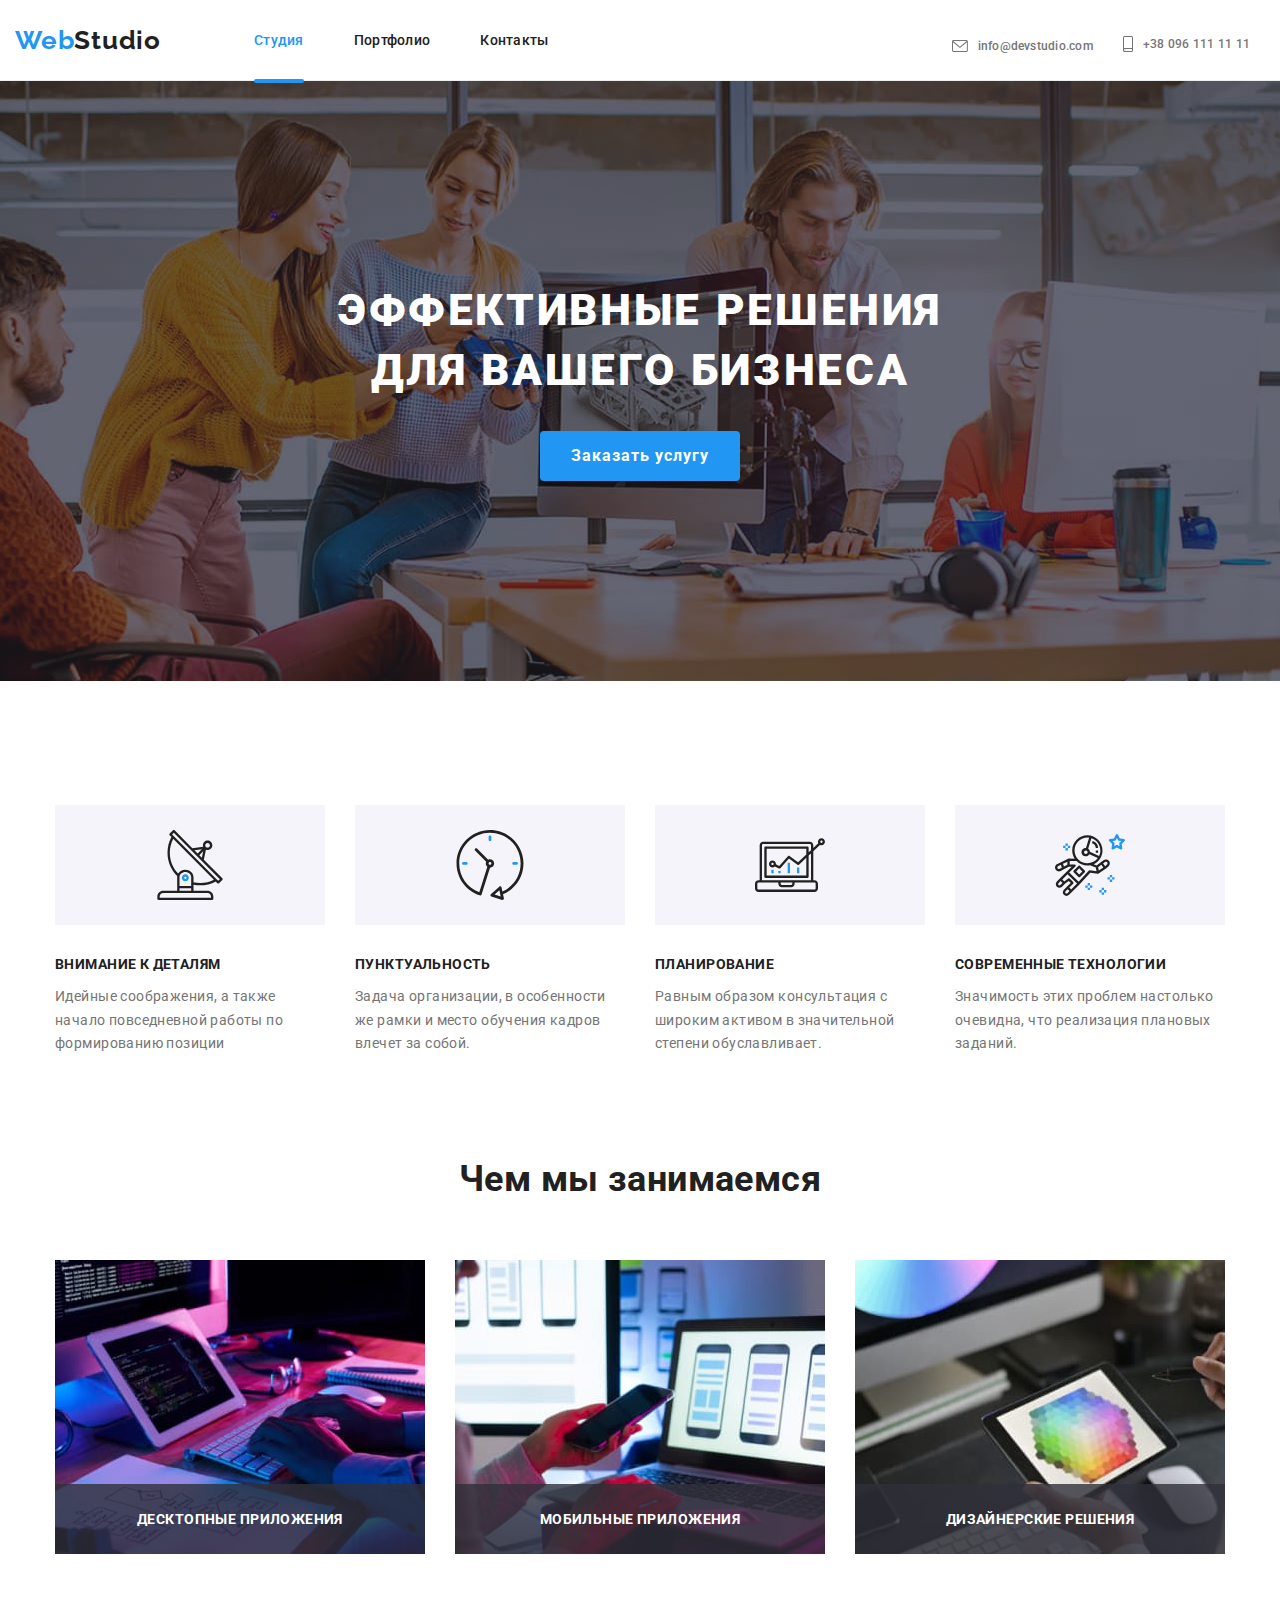
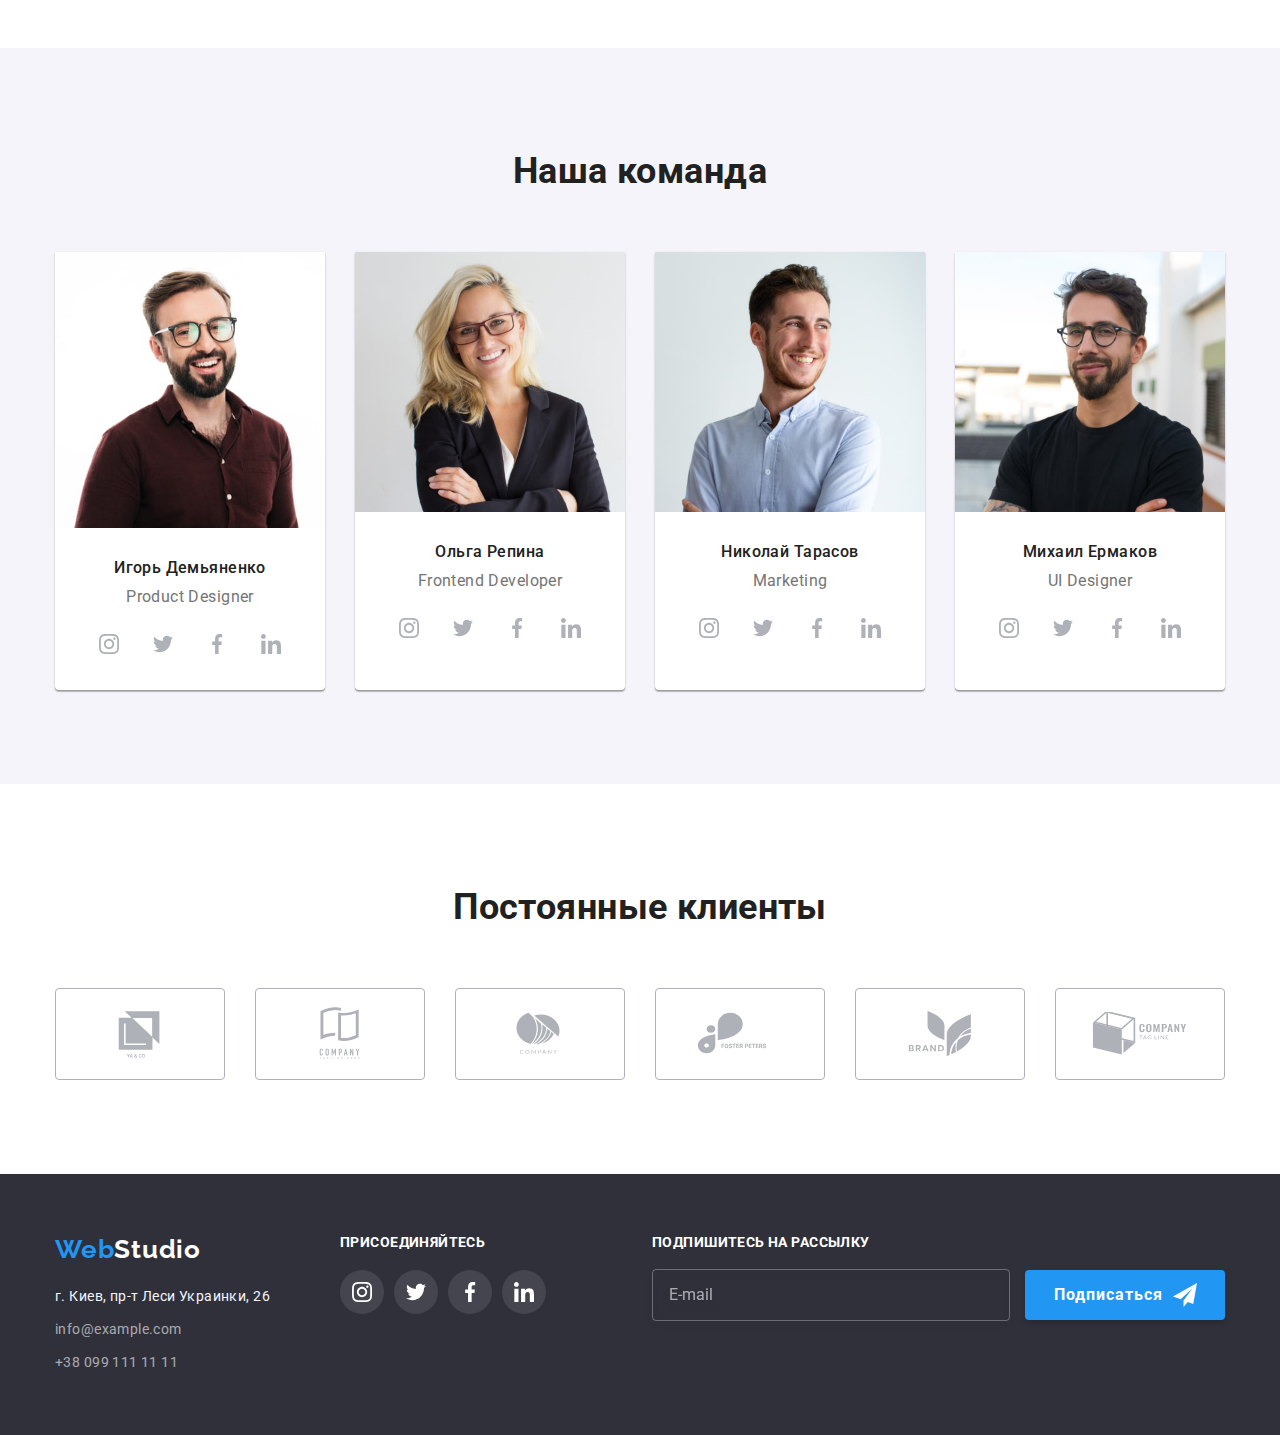
==== commit 6cbecc9b: "q" ====
--- a/index.html
+++ b/index.html
@@ -138,15 +138,30 @@
         <h2 class="about-us">Чем мы занимаемся</h2>
         <ul class="about-us__list">
             <li class="about-us__item">
-                <img class="about-us__img" src="./images/img11.jpg" alt="Набираем код в Visual Studio " width="370" height="294">
+                <img class="about-us__img"
+                srcset="./images/about-us/destop.jpg 1x, ./images/about-us/destop@2x.jpg 2x"
+                src="./images/about-us/destop.jpg"
+                alt="Набираем код в Visual Studio "
+                width="370" 
+                height="294">
                 <p class="about-us__desc">Десктопные приложения</p>
             </li>
             <li class="about-us__item">
-                <img class="about-us__img" src="./images/img12.jpg" alt="Оптимизация сайта под мобильные устройства" width="370" height="294">
+                <img class="about-us__img" 
+                srcset="./images/about-us/mob.jpg 1x, ./images/about-us/mob@2x.jpg 2x" 
+                src="./images/about-us/mob.jpg" 
+                alt="Оптимизация сайта под мобильные устройства" 
+                width="370" 
+                height="294">
                 <p class="about-us__desc">Мобильные приложения</p>
             </li>
             <li class="about-us__item">
-                <img class="about-us__img" src="./images/img13.jpg" alt="Дизайн сайта" width="370" height="294">
+                <img class="about-us__img" 
+                srcset="./images/about-us/design.jpg 1x, ./images/about-us/design@2x.jpg 2x"
+                src="./images/about-us/design.jpg" 
+                alt="Дизайн сайта" 
+                width="370" 
+                height="294">
                 <p class="about-us__desc">Дизайнерские решения</p>
             </li>
         </ul></div>
@@ -156,7 +171,17 @@
         <div class="container">
         <h2 class="section-team__title">Наша команда</h2>
         <ul class="card">
-            <li class="card__team"><img class="card__img" src="./images/img-3.jpg" alt="Игорь Демьяненко" width="270" height="270" >
+            <li class="card__team">
+                <img class="card__img"
+                srcset="./images/team/igor/mob.jpg 1x, ./images/team/igor/mob.jpg 2x
+                
+                   ./images/team/igor/tablet.jpg 1x, ./images/team/igor/tablet@2x.jpg 2x   
+                
+               " 
+                src="./images/team/igor/mob.jpg" 
+                alt="Игорь Демьяненко" 
+                width="270" 
+                height="270" >
                 <h3 class="card__name">Игорь Демьяненко</h3> <p class="card__profession">Product Designer</p> 
                     <ul class="card__list">
                         <li class="card__item" ><a  class="card__tumb" href=""><svg class="card__icon" width="20px" height="20px" >
--- a/css/main.min.css
+++ b/css/main.min.css
@@ -1,2 +1,2 @@
-body{font-family:'Roboto', sans-serif;font-style:normal;background-color:#fff;font-size:14px;line-height:1.714;letter-spacing:0.03em;color:#757575}@media screen and (max-width: 1199px){body{padding-top:60px}}ul,li{list-style-type:none;padding-left:0px;margin:0;padding:0}h1,h2,h3,h4,p{margin:0;padding:0}.container{padding-left:15px;padding-right:15px;text-align:center;margin-left:auto;margin-right:auto}@media screen and (min-width: 1200px){.container{width:1200px}}.about-us,.section-team__title,.client{font-size:28px;line-height:33px;margin-bottom:50px;color:#212121;text-align:center}@media screen and (min-width: 900px){.about-us,.section-team__title,.client{font-size:36px;line-height:1.66}}.visually-hidden{position:absolute;width:1px;height:1px;margin:-1px;border:0;padding:0;white-space:nowrap;-webkit-clip-path:inset(100%);clip-path:inset(100%);clip:rect(0 0 0 0);overflow:hidden}.section{padding:60px 0}@media screen and (min-width: 900px){.section{padding:94px 0}}.button__hero,.newsletter__button,.form__button{text-align:center;-webkit-box-shadow:0px 4px 4px rgba(0,0,0,0.15);box-shadow:0px 4px 4px rgba(0,0,0,0.15);border-radius:4px;border:none;color:#fff;background-color:#2196F3;cursor:pointer;font-weight:700;font-size:16px;line-height:1.88;letter-spacing:0.06em}.header{display:-webkit-box;display:-ms-flexbox;display:flex;-webkit-box-align:center;-ms-flex-align:center;align-items:center;border-bottom:1px solid #eee;position:fixed;z-index:999;background-color:#fff;top:0;width:100%}@media screen and (min-width: 1200px){.header{position:relative}}.header__nav{display:-webkit-box;display:-ms-flexbox;display:flex;-webkit-box-align:center;-ms-flex-align:center;align-items:center;padding:15px 0}@media screen and (min-width: 767px){.header__nav{padding:0}}.header__list{display:-webkit-box;display:-ms-flexbox;display:flex}@media screen and (max-width: 768px){.header__list{display:none}}@media screen and (min-width: 768px){.header__list{display:-webkit-box;display:-ms-flexbox;display:flex;margin-left:88px}}@media screen and (min-width: 1200px){.header__list{margin-left:93px}}.header__logo,.footer__logo{color:#2196F3;display:-webkit-inline-box;display:-ms-inline-flexbox;display:inline-flex;text-decoration:none;font-family:'Raleway';font-style:normal;font-weight:700;font-size:24px;line-height:28px;letter-spacing:0.03em}@media screen and (min-width: 1200px){.header__logo,.footer__logo{font-size:26px;line-height:1.192;margin-right:93px}}.header__logo-black{color:#212121}.header__link{color:#212121;display:block;padding-top:32px;padding-bottom:32px;cursor:pointer;font-style:normal;font-weight:500;line-height:1.142;letter-spacing:0.02em;text-decoration:none;-webkit-transition:color 250ms cubic-bezier(0.4, 0, 0.2, 1);transition:color 250ms cubic-bezier(0.4, 0, 0.2, 1)}.header__link:focus,.header__link:active,.header__link:hover{color:#2196F3}.header__item+.header__item{margin-left:50px}.header__link--border{color:#2196F3;position:relative}.header__link--border::after{position:absolute;content:'';display:block;bottom:-3px;height:4px;width:100%;background-color:#2196F3;border-radius:2px}.contact{display:-webkit-box;display:-ms-flexbox;display:flex;font-style:normal;font-weight:500;line-height:1.142;letter-spacing:0.02em}@media screen and (max-width: 768px){.contact{display:none}}@media screen and (min-width: 768px){.contact{display:-webkit-box;display:-ms-flexbox;display:flex;-webkit-box-orient:vertical;-webkit-box-direction:normal;-ms-flex-direction:column;flex-direction:column;margin-left:auto;font-size:12px;line-height:14px;margin-right:15px}}@media screen and (min-width: 1200px){.contact{margin-left:305px}}.contact__info{display:-webkit-box;display:-ms-flexbox;display:flex;-webkit-box-align:center;-ms-flex-align:center;align-items:center;color:#757575;text-decoration:none;-webkit-transition:color 250ms cubic-bezier(0.4, 0, 0.2, 1);transition:color 250ms cubic-bezier(0.4, 0, 0.2, 1)}.contact__info:focus,.contact__info:hover{color:#2196F3}@media screen and (min-width: 768px){.contact__item{margin-top:10px}}@media screen and (min-width: 1200px){.contact__item{margin-left:30px}}.contact__icon{margin-right:8px;fill:currentColor}@media screen and (min-width: 1200px){.contact__icon{margin-right:10px}}.contact__icon:hover{color:currentColor}.hero{margin:0 auto;background-position:center;padding-top:200px;padding-bottom:200px;background-color:#2F303A;background-image:-webkit-gradient(linear, left top, right top, from(rgba(47,48,58,0.4)), to(rgba(47,48,58,0.4))),url(../images/back.jpg);background-image:linear-gradient(to right, rgba(47,48,58,0.4), rgba(47,48,58,0.4)),url(../images/back.jpg);-o-object-fit:cover;object-fit:cover;max-width:1600px}.hero__text{color:#fff;max-width:360px;margin-left:auto;margin-right:auto;font-weight:900;font-size:26px;line-height:1.36;letter-spacing:0.06em;text-transform:uppercase}@media screen and (min-width: 900px){.hero__text{max-width:696px;font-size:44px}}.button__hero{margin-top:30px;width:200px;height:50px}.feature__title{margin-bottom:10px;color:#212121;line-height:1.42;font-size:14px;text-transform:uppercase}.feature__tumb{max-width:450px;margin-bottom:30px;height:120px;margin-top:30px}@media screen and (min-width: 480px){.feature__item{max-width:450px}}@media screen and (min-width: 768px){.feature__item{max-width:354px}}.feature__text{text-align:start}.feature{display:-webkit-box;display:-ms-flexbox;display:flex;-ms-flex-wrap:wrap;flex-wrap:wrap;-webkit-box-orient:vertical;-webkit-box-direction:normal;-ms-flex-direction:column;flex-direction:column;-webkit-box-align:center;-ms-flex-align:center;align-items:center;gap:30px}@media screen and (min-width: 768px){.feature{-webkit-box-orient:horizontal;-webkit-box-direction:normal;-ms-flex-direction:row;flex-direction:row;-ms-flex-pack:distribute;justify-content:space-around}}@media screen and (min-width: 768px) and (max-width: 1199px){.feature{max-width:863px;margin-left:auto;margin-right:auto}}@media screen and (min-width: 768px){.feature__item{text-align:left}.feature__tumb{display:-webkit-box;display:-ms-flexbox;display:flex;-webkit-box-pack:center;-ms-flex-pack:center;justify-content:center;-webkit-box-align:center;-ms-flex-align:center;align-items:center;background-color:#F5F4FA}}.about-us__list{display:-webkit-box;display:-ms-flexbox;display:flex}.about-us__item{position:relative}.about-us__item:nth-child(-n+2){margin-right:30px}.about-us__desc{display:-webkit-box;display:-ms-flexbox;display:flex;-webkit-box-pack:center;-ms-flex-pack:center;justify-content:center;-webkit-box-align:center;-ms-flex-align:center;align-items:center;position:absolute;bottom:0px;height:70px;width:100%;left:50%;-webkit-transform:translate(-50%);transform:translate(-50%);font-weight:700;line-height:1.142;color:#fff;text-transform:uppercase;background-color:rgba(47,48,58,0.8)}.section-zero{padding-top:0}.about-us__img{display:block;max-width:370px}@media screen and (max-width: 1200px){.section-zero{visibility:hidden;display:none}}.section-team{background-color:#F5F4FA}.card{display:-webkit-box;display:-ms-flexbox;display:flex;-ms-flex-wrap:wrap;flex-wrap:wrap;gap:30px}@media screen and (min-width: 1200px){.card{-ms-flex-wrap:nowrap;flex-wrap:nowrap}}.card li{background-color:#fff;-webkit-box-shadow:0px 1px 3px rgba(0,0,0,0.12),0px 1px 1px rgba(0,0,0,0.14),0px 2px 1px rgba(0,0,0,0.2);box-shadow:0px 1px 3px rgba(0,0,0,0.12),0px 1px 1px rgba(0,0,0,0.14),0px 2px 1px rgba(0,0,0,0.2);border-radius:0px 0px 4px 4px}.card .card__team{-webkit-box-flex:100%;-ms-flex:100%;flex:100%}@media screen and (min-width: 768px){.card .card__team{-webkit-box-flex:calc(50% - 30px);-ms-flex:calc(50% - 30px);flex:calc(50% - 30px)}}@media screen and (min-width: 1200px){.card .card__team{-webkit-box-flex:calc(25% - 90px);-ms-flex:calc(25% - 90px);flex:calc(25% - 90px)}}.card__name{margin-top:30px;margin-bottom:10px;color:#212121;font-weight:500;font-size:16px;line-height:1.187;text-align:center}.card__profession{margin-bottom:16px;font-size:16px;line-height:1.187;text-align:center}.card__img{width:100%;height:auto;display:block}.card__list{display:-webkit-box;display:-ms-flexbox;display:flex;margin-bottom:24px;-webkit-box-pack:center;-ms-flex-pack:center;justify-content:center}.card__list>li{-webkit-box-shadow:none;box-shadow:none}.card__tumb{border-radius:50%;width:44px;height:44px;display:-webkit-box;display:-ms-flexbox;display:flex;-webkit-box-pack:center;-ms-flex-pack:center;justify-content:center;-webkit-box-align:center;-ms-flex-align:center;align-items:center;background-color:#fff;color:#AFB1B8;-webkit-transition:color 250ms cubic-bezier(0.4, 0, 0.2, 1),background-color 250ms cubic-bezier(0.4, 0, 0.2, 1);transition:color 250ms cubic-bezier(0.4, 0, 0.2, 1),background-color 250ms cubic-bezier(0.4, 0, 0.2, 1)}.card__tumb:hover{color:#fff;background-color:#2196F3}.card__tumb .card__icon{fill:currentColor}.card__item+.card__item{margin-left:10px}.client__list{display:-webkit-box;display:-ms-flexbox;display:flex;-ms-flex-wrap:wrap;flex-wrap:wrap;-webkit-box-pack:center;-ms-flex-pack:center;justify-content:center;gap:30px}@media screen and (min-width: 768px) and (max-width: 1199px){.client__list{width:738px;margin-left:auto;margin-right:auto}}.client__link{display:-webkit-box;display:-ms-flexbox;display:flex;-webkit-box-align:center;-ms-flex-align:center;align-items:center;-webkit-box-pack:center;-ms-flex-pack:center;justify-content:center;width:210px;height:92px;background-color:#fff;color:#AFB1B8;border:1px solid #AFB1B8;border-radius:4px;-webkit-transition:color 250ms cubic-bezier(0.4, 0, 0.2, 1),border 250ms cubic-bezier(0.4, 0, 0.2, 1);transition:color 250ms cubic-bezier(0.4, 0, 0.2, 1),border 250ms cubic-bezier(0.4, 0, 0.2, 1)}.client__link:hover{color:#2196F3;border:1px solid #2196F3}@media screen and (min-width: 1200px){.client__link{width:170px}}.client__icon{fill:currentColor;width:106px;height:60px}.client__item:nth-child(6){margin:0px}.back-footer{background-color:#2F303A;padding-top:60px;padding-bottom:60px}.footer__logo{margin-left:0;margin-top:0;margin-bottom:20px;display:block}.footer__logo .footer__logo-white{color:#fff}.footer__address{color:#F5F4FA;font-style:normal}.footer__address-bottom{margin-bottom:9px}.footer__contact{display:block;color:rgba(255,255,255,0.6);text-decoration:none;font-style:normal}.footer-social{margin:60px 0}@media screen and (min-width: 768px){.footer-social{margin:0}}.footer-social__title{font-weight:700;line-height:1.142;color:#fff;text-transform:uppercase;margin-bottom:20px}.footer-social__list{display:-webkit-box;display:-ms-flexbox;display:flex;-webkit-box-pack:center;-ms-flex-pack:center;justify-content:center}.footer-social__link{border-radius:50%;background-color:rgba(255,255,255,0.1);color:#fff;width:44px;height:44px;display:-webkit-box;display:-ms-flexbox;display:flex;-webkit-box-pack:center;-ms-flex-pack:center;justify-content:center;-webkit-box-align:center;-ms-flex-align:center;align-items:center;-webkit-transition:background-color 250ms cubic-bezier(0.4, 0, 0.2, 1);transition:background-color 250ms cubic-bezier(0.4, 0, 0.2, 1)}.footer-social__item :hover.footer-social__link{background-color:#2196F3}.footer-social__item+.footer-social__item{margin-left:10px}.footer-social__icon{width:20px;height:20px;fill:currentColor}.newsletter{margin-left:auto}.newsletter__title{display:block;text-transform:uppercase;margin-bottom:20px;color:#fff;font-weight:700;line-height:16px}@media screen and (min-width: 768px){.newsletter__title{margin-top:60px}}.newsletter__email{padding:15px 16px;width:100%;outline:none;border:1px solid rgba(255,255,255,0.3);background-color:rgba(0,0,0,0);-webkit-filter:drop-shadow(0px 4px 4px rgba(0,0,0,0.15));filter:drop-shadow(0px 4px 4px rgba(0,0,0,0.15));border-radius:4px;font-size:16px;line-height:20px;color:rgba(255,255,255,0.6)}@media screen and (min-width: 768px){.newsletter__email{display:block;width:450px;margin:0 auto}}.newsletter__email::-webkit-input-placeholder{font-size:16px;line-height:20px;color:rgba(255,255,255,0.6)}.newsletter__email:-ms-input-placeholder{font-size:16px;line-height:20px;color:rgba(255,255,255,0.6)}.newsletter__email::-ms-input-placeholder{font-size:16px;line-height:20px;color:rgba(255,255,255,0.6)}.newsletter__email::placeholder{font-size:16px;line-height:20px;color:rgba(255,255,255,0.6)}.newsletter__button{position:relative;padding:10px 62px 10px 29px;margin-left:12px;margin-top:20px}.newsletter__icon{position:absolute;top:13px;right:28px}@media screen and (min-width: 768px){.footre-tablet{display:-webkit-box;display:-ms-flexbox;display:flex;-ms-flex-pack:distribute;justify-content:space-around}}.backdrop{position:fixed;background-color:rgba(0,0,0,0.2);top:0;left:0;width:100%;height:100%;opacity:1;-webkit-transition:opacity 250ms cubic-bezier(0.4, 0, 0.2, 1);transition:opacity 250ms cubic-bezier(0.4, 0, 0.2, 1);padding:93px 15px;overflow-y:scroll}.modal{position:relative;background:#fff;-webkit-box-shadow:0px 1px 3px rgba(0,0,0,0.12),0px 1px 1px rgba(0,0,0,0.14),0px 2px 1px rgba(0,0,0,0.2);box-shadow:0px 1px 3px rgba(0,0,0,0.12),0px 1px 1px rgba(0,0,0,0.14),0px 2px 1px rgba(0,0,0,0.2);border-radius:4px;padding:40px;-webkit-transition:-webkit-transform 250ms cubic-bezier(0.4, 0, 0.2, 1);transition:-webkit-transform 250ms cubic-bezier(0.4, 0, 0.2, 1);transition:transform 250ms cubic-bezier(0.4, 0, 0.2, 1);transition:transform 250ms cubic-bezier(0.4, 0, 0.2, 1), -webkit-transform 250ms cubic-bezier(0.4, 0, 0.2, 1)}@media screen and (min-width: 768px){.modal{position:absolute;height:609px;width:450px;top:50%;left:50%;-webkit-transform:translate(-50%, -50%) scale(1);transform:translate(-50%, -50%) scale(1)}}@media screen and (min-width: 1200px){.modal{height:581px;width:528px}}.form{font-weight:700;font-size:20px;line-height:30px;color:#212121;margin-bottom:12px;text-align:center}@media screen and (min-width: 1200px){.form{line-height:23px}}.form__label{display:block;margin-bottom:4px;font-size:12px;line-height:14px;letter-spacing:0.01em}.form__input{display:block;width:100%;margin-bottom:10px;border:1px solid rgba(33,33,33,0.2);border-radius:4px;padding:12px 42px;-webkit-transition:border 250ms cubic-bezier(0.4, 0, 0.2, 1);transition:border 250ms cubic-bezier(0.4, 0, 0.2, 1)}.form__input:focus{outline:none;border:1px solid #2196F3}.form__coment{width:100%;height:120px;resize:none;padding:12px 16px;margin-bottom:20px}.form__link{color:#2196F3}.form__button{display:block;margin-left:auto;margin-right:auto;margin-top:30px;padding:10px 55px;-webkit-transition:background-color 250ms cubic-bezier(0.4, 0, 0.2, 1);transition:background-color 250ms cubic-bezier(0.4, 0, 0.2, 1)}.form__button:hover{background-color:#188CE8}.backdrop.is-hidden{pointer-events:none;opacity:0}.backdrop.is-hidden .modal{-webkit-transform:translate(-50%, -50%) scale(0.1);transform:translate(-50%, -50%) scale(0.1)}.modal__close{position:absolute;right:8px;top:8px;background:#fff;border:1px solid rgba(0,0,0,0.1);outline:none;border-radius:50%;width:30px;height:30px;cursor:pointer}.modal__close:hover{color:#2196F3}.modal__icon{width:11px;height:11px;fill:currentColor;-webkit-transition:fill 250ms cubic-bezier(0.4, 0, 0.2, 1);transition:fill 250ms cubic-bezier(0.4, 0, 0.2, 1)}.form__container{position:relative}.form__tumb{color:#212121;-webkit-transition:color 250ms cubic-bezier(0.4, 0, 0.2, 1);transition:color 250ms cubic-bezier(0.4, 0, 0.2, 1)}.form__input:focus+.form__tumb{color:#2196F3}.form__icon{position:absolute;top:50%;left:12px;width:18px;height:18px;fill:currentColor}.form__checkbox-back{position:absolute;top:50%;left:0;-webkit-transform:translateY(-50%);transform:translateY(-50%);background-color:#fff;width:16px;height:15px;position:absolute;border:solid 2px #212121;border-radius:3px}.form__checkbox{position:relative;padding-left:20px;line-height:14px;font-size:12px}.form__checkbox-icon{display:inline-block;position:absolute;width:16px;height:15px}.form__checkbox-check:checked+.form__checkbox-back{background-color:#188CE8;border-color:transparent;border-radius:3px;background-image:url("../images/mark.svg");background-size:contain;background-repeat:no-repeat}.mobail-container{display:-webkit-box;display:-ms-flexbox;display:flex;position:fixed;z-index:1;top:0;right:0;bottom:0;left:0;text-align:start;-webkit-transform:translateX(200vw);transform:translateX(200vw);background-color:#fff;padding:48px 40px;-webkit-box-orient:vertical;-webkit-box-direction:normal;-ms-flex-direction:column;flex-direction:column;-webkit-box-pack:justify;-ms-flex-pack:justify;justify-content:space-between}.mobail-container.is-open{-webkit-transform:translateX(0);transform:translateX(0)}@media screen and (max-width: 767px){.mobail-container .header__logo,.mobail-container .footer__logo{font-weight:700;font-size:24px;line-height:28px;letter-spacing:0.03em}}@media screen and (min-width: 767px){.mobail-container{display:none}}.mobail-menu__link{font-style:normal;font-weight:500;font-size:40px;line-height:47px;letter-spacing:0.02em;text-decoration:none;color:#212121}.mobail-menu__link--active{color:#2196F3}.mobail-menu__item:not(:last-child){margin-bottom:32px}.mobail-menu__item:nth-child(3){margin-bottom:302px}.mobail-menu__contact__item{margin-bottom:32px}.mobail-menu__tel{font-weight:500;font-size:34px;line-height:40px;letter-spacing:0.02em;color:#2196F3;text-decoration:none}.mobail-menu__mail{font-size:24px;line-height:28px;text-decoration:none;color:#757575}.mobail-menu__social{display:-webkit-box;display:-ms-flexbox;display:flex;margin-top:64px}.mobail-menu__social-item{-webkit-box-shadow:0px 4px 8px rgba(0,0,0,0.04),0px 2px 4px rgba(0,0,0,0.08),0px 1px 3px rgba(0,0,0,0.16);box-shadow:0px 4px 8px rgba(0,0,0,0.04),0px 2px 4px rgba(0,0,0,0.08),0px 1px 3px rgba(0,0,0,0.16)}.mobail-menu__social-item+.mobail-menu__social-item{margin-left:20px}.mobail-menu__social-link{text-decoration:none;color:#2196F3;font-weight:500;font-size:18px;line-height:1.22;letter-spacing:0.02em}.menu-button{display:inline-block;position:fixed;top:10px;right:20px;z-index:44;margin:0;padding:0;border:none;background-color:transparent;z-index:999;margin-right:15px}@media screen and (min-width: 767px){.menu-button{display:none}}.menu-button .menu-button__open{display:none}.menu-button.is-open .menu-button__open{display:block}.menu-button.is-open .menu-button__close{display:none}
+body{font-family:'Roboto', sans-serif;font-style:normal;background-color:#fff;font-size:14px;line-height:1.714;letter-spacing:0.03em;color:#757575}@media screen and (max-width: 1199px){body{padding-top:60px}}ul,li{list-style-type:none;padding-left:0px;margin:0;padding:0}h1,h2,h3,h4,p{margin:0;padding:0}.container{padding-left:15px;padding-right:15px;text-align:center;margin-left:auto;margin-right:auto}@media screen and (min-width: 1200px){.container{width:1200px}}.about-us,.section-team__title,.client{font-size:28px;line-height:33px;margin-bottom:50px;color:#212121;text-align:center}@media screen and (min-width: 900px){.about-us,.section-team__title,.client{font-size:36px;line-height:1.66}}.visually-hidden{position:absolute;width:1px;height:1px;margin:-1px;border:0;padding:0;white-space:nowrap;-webkit-clip-path:inset(100%);clip-path:inset(100%);clip:rect(0 0 0 0);overflow:hidden}.section{padding:60px 0}@media screen and (min-width: 900px){.section{padding:94px 0}}.button__hero,.newsletter__button,.form__button{text-align:center;-webkit-box-shadow:0px 4px 4px rgba(0,0,0,0.15);box-shadow:0px 4px 4px rgba(0,0,0,0.15);border-radius:4px;border:none;color:#fff;background-color:#2196F3;cursor:pointer;font-weight:700;font-size:16px;line-height:1.88;letter-spacing:0.06em}.header{display:-webkit-box;display:-ms-flexbox;display:flex;-webkit-box-align:center;-ms-flex-align:center;align-items:center;border-bottom:1px solid #eee;position:fixed;z-index:999;background-color:#fff;top:0;width:100%}@media screen and (min-width: 1200px){.header{position:relative}}.header__nav{display:-webkit-box;display:-ms-flexbox;display:flex;-webkit-box-align:center;-ms-flex-align:center;align-items:center;padding:15px 0}@media screen and (min-width: 767px){.header__nav{padding:0}}@media screen and (min-width: 1600px){.header__nav{margin-left:200px}}.header__list{display:-webkit-box;display:-ms-flexbox;display:flex}@media screen and (max-width: 768px){.header__list{display:none}}@media screen and (min-width: 768px){.header__list{display:-webkit-box;display:-ms-flexbox;display:flex;margin-left:88px}}@media screen and (min-width: 1200px){.header__list{margin-left:93px}}.header__logo,.footer__logo{color:#2196F3;display:-webkit-inline-box;display:-ms-inline-flexbox;display:inline-flex;text-decoration:none;font-family:'Raleway';font-style:normal;font-weight:700;font-size:24px;line-height:28px;letter-spacing:0.03em}@media screen and (min-width: 1200px){.header__logo,.footer__logo{font-size:26px;line-height:1.192}}.header__logo-black{color:#212121}.header__link{color:#212121;display:block;padding-top:32px;padding-bottom:32px;cursor:pointer;font-style:normal;font-weight:500;line-height:1.142;letter-spacing:0.02em;text-decoration:none;-webkit-transition:color 250ms cubic-bezier(0.4, 0, 0.2, 1);transition:color 250ms cubic-bezier(0.4, 0, 0.2, 1)}.header__link:focus,.header__link:active,.header__link:hover{color:#2196F3}.header__item+.header__item{margin-left:50px}.header__link--border{color:#2196F3;position:relative}.header__link--border::after{position:absolute;content:'';display:block;bottom:-3px;height:4px;width:100%;background-color:#2196F3;border-radius:2px}.contact{display:-webkit-box;display:-ms-flexbox;display:flex;font-style:normal;font-weight:500;line-height:1.142;letter-spacing:0.02em}@media screen and (max-width: 768px){.contact{display:none}}@media screen and (min-width: 768px){.contact{display:-webkit-box;display:-ms-flexbox;display:flex;-webkit-box-orient:vertical;-webkit-box-direction:normal;-ms-flex-direction:column;flex-direction:column;margin-left:auto;font-size:12px;line-height:14px;margin-right:15px}}@media screen and (min-width: 1200px){.contact{-webkit-box-orient:horizontal;-webkit-box-direction:normal;-ms-flex-direction:row;flex-direction:row;-webkit-box-align:baseline;-ms-flex-align:baseline;align-items:baseline}}@media screen and (min-width: 1600px){.contact{margin-right:200px}}.contact__info{display:-webkit-box;display:-ms-flexbox;display:flex;-webkit-box-align:center;-ms-flex-align:center;align-items:center;color:#757575;text-decoration:none;-webkit-transition:color 250ms cubic-bezier(0.4, 0, 0.2, 1);transition:color 250ms cubic-bezier(0.4, 0, 0.2, 1)}.contact__info:focus,.contact__info:hover{color:#2196F3}@media screen and (min-width: 768px){.contact__item{margin-top:10px}}@media screen and (min-width: 1200px){.contact__item{margin-left:30px}}.contact__icon{margin-right:8px;fill:currentColor}@media screen and (min-width: 1200px){.contact__icon{margin-right:10px}}.contact__icon:hover{color:currentColor}.hero{margin:0 auto;background-position:center;padding-top:200px;padding-bottom:200px;background-color:#2F303A;background-image:-webkit-gradient(linear, left top, right top, from(rgba(47,48,58,0.4)), to(rgba(47,48,58,0.4))),url("/images/header/mob.jpg");background-image:linear-gradient(to right, rgba(47,48,58,0.4), rgba(47,48,58,0.4)),url("/images/header/mob.jpg");background-size:cover;background-repeat:no-repeat;display:block;max-width:100%}@media (min-device-pixel-ratio: 2), (-webkit-min-device-pixel-ratio: 2), (min-resolution: 192dpi), (min-resolution: 2dppx){.hero{background-image:-webkit-gradient(linear, left top, right top, from(rgba(47,48,58,0.4)), to(rgba(47,48,58,0.4))),url("/images/header/mob@2x.jpg");background-image:linear-gradient(to right, rgba(47,48,58,0.4), rgba(47,48,58,0.4)),url("/images/header/mob@2x.jpg")}}@media screen and (min-width: 768px){.hero{background-image:-webkit-gradient(linear, left top, right top, from(rgba(47,48,58,0.4)), to(rgba(47,48,58,0.4))),url("/images/header/tablet.jpg");background-image:linear-gradient(to right, rgba(47,48,58,0.4), rgba(47,48,58,0.4)),url("/images/header/tablet.jpg")}}@media screen and (min-width: 768px) and (min-device-pixel-ratio: 2), screen and (min-width: 768px) and (-webkit-min-device-pixel-ratio: 2), screen and (min-width: 768px) and (min-resolution: 192dpi), screen and (min-width: 768px) and (min-resolution: 2dppx){.hero{background-image:-webkit-gradient(linear, left top, right top, from(rgba(47,48,58,0.4)), to(rgba(47,48,58,0.4))),url("/images/header/tablet@2x.jpg");background-image:linear-gradient(to right, rgba(47,48,58,0.4), rgba(47,48,58,0.4)),url("/images/header/tablet@2x.jpg")}}@media screen and (min-width: 1200px){.hero{background-image:-webkit-gradient(linear, left top, right top, from(rgba(47,48,58,0.4)), to(rgba(47,48,58,0.4))),url("/images/header/hero.jpg");background-image:linear-gradient(to right, rgba(47,48,58,0.4), rgba(47,48,58,0.4)),url("/images/header/hero.jpg")}}@media screen and (min-width: 1200px) and (min-device-pixel-ratio: 2), screen and (min-width: 1200px) and (-webkit-min-device-pixel-ratio: 2), screen and (min-width: 1200px) and (min-resolution: 192dpi), screen and (min-width: 1200px) and (min-resolution: 2dppx){.hero{background-image:-webkit-gradient(linear, left top, right top, from(rgba(47,48,58,0.4)), to(rgba(47,48,58,0.4))),url("/images/header/hero@2x.jpg");background-image:linear-gradient(to right, rgba(47,48,58,0.4), rgba(47,48,58,0.4)),url("/images/header/hero@2x.jpg")}}.hero__text{color:#fff;max-width:360px;margin-left:auto;margin-right:auto;font-weight:900;font-size:26px;line-height:1.36;letter-spacing:0.06em;text-transform:uppercase}@media screen and (min-width: 900px){.hero__text{max-width:696px;font-size:44px}}.button__hero{margin-top:30px;width:200px;height:50px}.feature__title{margin-bottom:10px;color:#212121;line-height:1.42;font-size:14px;text-transform:uppercase}.feature__tumb{max-width:450px;margin-bottom:30px;height:120px;margin-top:30px}@media screen and (min-width: 480px){.feature__item{max-width:450px}}@media screen and (min-width: 768px){.feature__item{max-width:354px}}.feature__text{text-align:start}.feature{display:-webkit-box;display:-ms-flexbox;display:flex;-ms-flex-wrap:wrap;flex-wrap:wrap;-webkit-box-orient:vertical;-webkit-box-direction:normal;-ms-flex-direction:column;flex-direction:column;-webkit-box-align:center;-ms-flex-align:center;align-items:center;gap:30px}@media screen and (min-width: 768px){.feature{-webkit-box-orient:horizontal;-webkit-box-direction:normal;-ms-flex-direction:row;flex-direction:row;-ms-flex-pack:distribute;justify-content:space-around}}@media screen and (min-width: 768px) and (max-width: 1199px){.feature{max-width:863px;margin-left:auto;margin-right:auto}}@media screen and (min-width: 768px){.feature__item{text-align:left}}@media screen and (min-width: 768px) and (min-width: 1200px){.feature__item{width:270px}}@media screen and (min-width: 768px){.feature__tumb{display:-webkit-box;display:-ms-flexbox;display:flex;-webkit-box-pack:center;-ms-flex-pack:center;justify-content:center;-webkit-box-align:center;-ms-flex-align:center;align-items:center;background-color:#F5F4FA}}.about-us__list{display:-webkit-box;display:-ms-flexbox;display:flex}.about-us__item{position:relative}.about-us__item:nth-child(-n+2){margin-right:30px}.about-us__desc{display:-webkit-box;display:-ms-flexbox;display:flex;-webkit-box-pack:center;-ms-flex-pack:center;justify-content:center;-webkit-box-align:center;-ms-flex-align:center;align-items:center;position:absolute;bottom:0px;height:70px;width:100%;left:50%;-webkit-transform:translate(-50%);transform:translate(-50%);font-weight:700;line-height:1.142;color:#fff;text-transform:uppercase;background-color:rgba(47,48,58,0.8)}.section-zero{padding-top:0}.about-us__img{display:block;max-width:370px}@media screen and (max-width: 1200px){.section-zero{visibility:hidden;display:none}}.section-team{background-color:#F5F4FA}.card{display:-webkit-box;display:-ms-flexbox;display:flex;-ms-flex-wrap:wrap;flex-wrap:wrap;gap:30px}@media screen and (min-width: 1200px){.card{-ms-flex-wrap:nowrap;flex-wrap:nowrap}}.card li{background-color:#fff;-webkit-box-shadow:0px 1px 3px rgba(0,0,0,0.12),0px 1px 1px rgba(0,0,0,0.14),0px 2px 1px rgba(0,0,0,0.2);box-shadow:0px 1px 3px rgba(0,0,0,0.12),0px 1px 1px rgba(0,0,0,0.14),0px 2px 1px rgba(0,0,0,0.2);border-radius:0px 0px 4px 4px}.card .card__team{-webkit-box-flex:100%;-ms-flex:100%;flex:100%}@media screen and (min-width: 768px){.card .card__team{-webkit-box-flex:calc(50% - 30px);-ms-flex:calc(50% - 30px);flex:calc(50% - 30px)}}@media screen and (min-width: 1200px){.card .card__team{-webkit-box-flex:calc(25% - 90px);-ms-flex:calc(25% - 90px);flex:calc(25% - 90px)}}.card__name{margin-top:30px;margin-bottom:10px;color:#212121;font-weight:500;font-size:16px;line-height:1.187;text-align:center}.card__profession{margin-bottom:16px;font-size:16px;line-height:1.187;text-align:center}.card__img{width:100%;height:auto;display:block}.card__list{display:-webkit-box;display:-ms-flexbox;display:flex;margin-bottom:24px;-webkit-box-pack:center;-ms-flex-pack:center;justify-content:center}.card__list>li{-webkit-box-shadow:none;box-shadow:none}.card__tumb{border-radius:50%;width:44px;height:44px;display:-webkit-box;display:-ms-flexbox;display:flex;-webkit-box-pack:center;-ms-flex-pack:center;justify-content:center;-webkit-box-align:center;-ms-flex-align:center;align-items:center;background-color:#fff;color:#AFB1B8;-webkit-transition:color 250ms cubic-bezier(0.4, 0, 0.2, 1),background-color 250ms cubic-bezier(0.4, 0, 0.2, 1);transition:color 250ms cubic-bezier(0.4, 0, 0.2, 1),background-color 250ms cubic-bezier(0.4, 0, 0.2, 1)}.card__tumb:hover{color:#fff;background-color:#2196F3}.card__tumb .card__icon{fill:currentColor}.card__item+.card__item{margin-left:10px}.client__list{display:-webkit-box;display:-ms-flexbox;display:flex;-ms-flex-wrap:wrap;flex-wrap:wrap;-webkit-box-pack:center;-ms-flex-pack:center;justify-content:center;gap:30px}@media screen and (min-width: 768px) and (max-width: 1199px){.client__list{width:738px;margin-left:auto;margin-right:auto}}.client__link{display:-webkit-box;display:-ms-flexbox;display:flex;-webkit-box-align:center;-ms-flex-align:center;align-items:center;-webkit-box-pack:center;-ms-flex-pack:center;justify-content:center;width:210px;height:92px;background-color:#fff;color:#AFB1B8;border:1px solid #AFB1B8;border-radius:4px;-webkit-transition:color 250ms cubic-bezier(0.4, 0, 0.2, 1),border 250ms cubic-bezier(0.4, 0, 0.2, 1);transition:color 250ms cubic-bezier(0.4, 0, 0.2, 1),border 250ms cubic-bezier(0.4, 0, 0.2, 1)}.client__link:hover{color:#2196F3;border:1px solid #2196F3}@media screen and (min-width: 1200px){.client__link{width:170px}}.client__icon{fill:currentColor;width:106px;height:60px}.client__item:nth-child(6){margin:0px}.back-footer{background-color:#2F303A;padding-top:60px;padding-bottom:60px}@media screen and (min-width: 1200px){.footer{display:-webkit-box;display:-ms-flexbox;display:flex;-webkit-box-align:start;-ms-flex-align:start;align-items:flex-start;text-align:left}}.footer__logo{margin-left:0;margin-top:0;margin-bottom:20px;display:block}.footer__logo .footer__logo-white{color:#fff}.footer__address{color:#F5F4FA;font-style:normal}.footer__address-bottom{margin-bottom:9px}.footer__contact{display:block;color:rgba(255,255,255,0.6);text-decoration:none;font-style:normal}.footer-social{margin:60px 0}@media screen and (min-width: 768px){.footer-social{margin:0}}@media screen and (min-width: 1200px){.footer-social{margin-left:70px}}.footer-social__title{font-weight:700;line-height:1.142;color:#fff;text-transform:uppercase;margin-bottom:20px}.footer-social__list{display:-webkit-box;display:-ms-flexbox;display:flex;-webkit-box-pack:center;-ms-flex-pack:center;justify-content:center}.footer-social__link{border-radius:50%;background-color:rgba(255,255,255,0.1);color:#fff;width:44px;height:44px;display:-webkit-box;display:-ms-flexbox;display:flex;-webkit-box-pack:center;-ms-flex-pack:center;justify-content:center;-webkit-box-align:center;-ms-flex-align:center;align-items:center;-webkit-transition:background-color 250ms cubic-bezier(0.4, 0, 0.2, 1);transition:background-color 250ms cubic-bezier(0.4, 0, 0.2, 1)}.footer-social__item :hover.footer-social__link{background-color:#2196F3}.footer-social__item+.footer-social__item{margin-left:10px}.footer-social__icon{width:20px;height:20px;fill:currentColor}.newsletter{margin-left:auto}.newsletter__title{display:block;text-transform:uppercase;margin-bottom:20px;color:#fff;font-weight:700;line-height:16px}@media screen and (min-width: 768px){.newsletter__title{margin-top:60px}}@media screen and (min-width: 1200px){.newsletter__title{margin:0px}}.newsletter__email{padding:15px 16px;width:100%;outline:none;border:1px solid rgba(255,255,255,0.3);background-color:rgba(0,0,0,0);-webkit-filter:drop-shadow(0px 4px 4px rgba(0,0,0,0.15));filter:drop-shadow(0px 4px 4px rgba(0,0,0,0.15));border-radius:4px;font-size:16px;line-height:20px;color:rgba(255,255,255,0.6)}@media screen and (min-width: 768px){.newsletter__email{display:block;width:450px;margin:0 auto}}@media screen and (min-width: 1200px){.newsletter__email{display:inline-block;width:358px;margin:0 auto}}.newsletter__email::-webkit-input-placeholder{font-size:16px;line-height:20px;color:rgba(255,255,255,0.6)}.newsletter__email:-ms-input-placeholder{font-size:16px;line-height:20px;color:rgba(255,255,255,0.6)}.newsletter__email::-ms-input-placeholder{font-size:16px;line-height:20px;color:rgba(255,255,255,0.6)}.newsletter__email::placeholder{font-size:16px;line-height:20px;color:rgba(255,255,255,0.6)}.newsletter__button{position:relative;padding:10px 62px 10px 29px;margin-left:12px;margin-top:20px}.newsletter__icon{position:absolute;top:13px;right:28px}@media screen and (min-width: 768px){.footre-tablet{display:-webkit-box;display:-ms-flexbox;display:flex;-ms-flex-pack:distribute;justify-content:space-around}}.backdrop{position:fixed;background-color:rgba(0,0,0,0.2);top:0;left:0;width:100%;height:100%;opacity:1;-webkit-transition:opacity 250ms cubic-bezier(0.4, 0, 0.2, 1);transition:opacity 250ms cubic-bezier(0.4, 0, 0.2, 1);padding:93px 15px;overflow-y:scroll}.modal{position:relative;background:#fff;-webkit-box-shadow:0px 1px 3px rgba(0,0,0,0.12),0px 1px 1px rgba(0,0,0,0.14),0px 2px 1px rgba(0,0,0,0.2);box-shadow:0px 1px 3px rgba(0,0,0,0.12),0px 1px 1px rgba(0,0,0,0.14),0px 2px 1px rgba(0,0,0,0.2);border-radius:4px;padding:40px;-webkit-transition:-webkit-transform 250ms cubic-bezier(0.4, 0, 0.2, 1);transition:-webkit-transform 250ms cubic-bezier(0.4, 0, 0.2, 1);transition:transform 250ms cubic-bezier(0.4, 0, 0.2, 1);transition:transform 250ms cubic-bezier(0.4, 0, 0.2, 1), -webkit-transform 250ms cubic-bezier(0.4, 0, 0.2, 1)}@media screen and (min-width: 768px){.modal{position:absolute;height:609px;width:450px;top:50%;left:50%;-webkit-transform:translate(-50%, -50%) scale(1);transform:translate(-50%, -50%) scale(1)}}@media screen and (min-width: 1200px){.modal{height:581px;width:528px}}.form{font-weight:700;font-size:20px;line-height:30px;color:#212121;margin-bottom:12px;text-align:center}@media screen and (min-width: 1200px){.form{line-height:23px}}.form__label{display:block;margin-bottom:4px;font-size:12px;line-height:14px;letter-spacing:0.01em}.form__input{display:block;width:100%;margin-bottom:10px;border:1px solid rgba(33,33,33,0.2);border-radius:4px;padding:12px 42px;-webkit-transition:border 250ms cubic-bezier(0.4, 0, 0.2, 1);transition:border 250ms cubic-bezier(0.4, 0, 0.2, 1)}.form__input:focus{outline:none;border:1px solid #2196F3}.form__coment{width:100%;height:120px;resize:none;padding:12px 16px;margin-bottom:20px}.form__link{color:#2196F3}.form__button{display:block;margin-left:auto;margin-right:auto;margin-top:30px;padding:10px 55px;-webkit-transition:background-color 250ms cubic-bezier(0.4, 0, 0.2, 1);transition:background-color 250ms cubic-bezier(0.4, 0, 0.2, 1)}.form__button:hover{background-color:#188CE8}.backdrop.is-hidden{pointer-events:none;opacity:0}.backdrop.is-hidden .modal{-webkit-transform:translate(-50%, -50%) scale(0.1);transform:translate(-50%, -50%) scale(0.1)}.modal__close{position:absolute;right:8px;top:8px;background:#fff;border:1px solid rgba(0,0,0,0.1);outline:none;border-radius:50%;width:30px;height:30px;cursor:pointer}.modal__close:hover{color:#2196F3}.modal__icon{width:11px;height:11px;fill:currentColor;-webkit-transition:fill 250ms cubic-bezier(0.4, 0, 0.2, 1);transition:fill 250ms cubic-bezier(0.4, 0, 0.2, 1)}.form__container{position:relative}.form__tumb{color:#212121;-webkit-transition:color 250ms cubic-bezier(0.4, 0, 0.2, 1);transition:color 250ms cubic-bezier(0.4, 0, 0.2, 1)}.form__input:focus+.form__tumb{color:#2196F3}.form__icon{position:absolute;top:50%;left:12px;width:18px;height:18px;fill:currentColor}.form__checkbox-back{position:absolute;top:50%;left:0;-webkit-transform:translateY(-50%);transform:translateY(-50%);background-color:#fff;width:16px;height:15px;position:absolute;border:solid 2px #212121;border-radius:3px}.form__checkbox{position:relative;padding-left:20px;line-height:14px;font-size:12px}.form__checkbox-icon{display:inline-block;position:absolute;width:16px;height:15px}.form__checkbox-check:checked+.form__checkbox-back{background-color:#188CE8;border-color:transparent;border-radius:3px;background-image:url("../images/mark.svg");background-size:contain;background-repeat:no-repeat}.mobail-container{display:-webkit-box;display:-ms-flexbox;display:flex;position:fixed;z-index:1;top:0;right:0;bottom:0;left:0;text-align:start;-webkit-transform:translateX(200vw);transform:translateX(200vw);background-color:#fff;padding:48px 40px;-webkit-box-orient:vertical;-webkit-box-direction:normal;-ms-flex-direction:column;flex-direction:column;-webkit-box-pack:justify;-ms-flex-pack:justify;justify-content:space-between}.mobail-container.is-open{-webkit-transform:translateX(0);transform:translateX(0)}@media screen and (max-width: 767px){.mobail-container .header__logo,.mobail-container .footer__logo{font-weight:700;font-size:24px;line-height:28px;letter-spacing:0.03em}}@media screen and (min-width: 767px){.mobail-container{display:none}}.mobail-menu__link{font-style:normal;font-weight:500;font-size:40px;line-height:47px;letter-spacing:0.02em;text-decoration:none;color:#212121}.mobail-menu__link--active{color:#2196F3}.mobail-menu__item:not(:last-child){margin-bottom:32px}.mobail-menu__item:nth-child(3){margin-bottom:302px}.mobail-menu__contact__item{margin-bottom:32px}.mobail-menu__tel{font-weight:500;font-size:34px;line-height:40px;letter-spacing:0.02em;color:#2196F3;text-decoration:none}.mobail-menu__mail{font-size:24px;line-height:28px;text-decoration:none;color:#757575}.mobail-menu__social{display:-webkit-box;display:-ms-flexbox;display:flex;margin-top:64px}.mobail-menu__social-item{-webkit-box-shadow:0px 4px 8px rgba(0,0,0,0.04),0px 2px 4px rgba(0,0,0,0.08),0px 1px 3px rgba(0,0,0,0.16);box-shadow:0px 4px 8px rgba(0,0,0,0.04),0px 2px 4px rgba(0,0,0,0.08),0px 1px 3px rgba(0,0,0,0.16)}.mobail-menu__social-item+.mobail-menu__social-item{margin-left:20px}.mobail-menu__social-link{text-decoration:none;color:#2196F3;font-weight:500;font-size:18px;line-height:1.22;letter-spacing:0.02em}.menu-button{display:inline-block;position:fixed;top:10px;right:20px;z-index:44;margin:0;padding:0;border:none;background-color:transparent;z-index:999;margin-right:15px}@media screen and (min-width: 767px){.menu-button{display:none}}.menu-button .menu-button__open{display:none}.menu-button.is-open .menu-button__open{display:block}.menu-button.is-open .menu-button__close{display:none}
 /*# sourceMappingURL=main.min.css.map */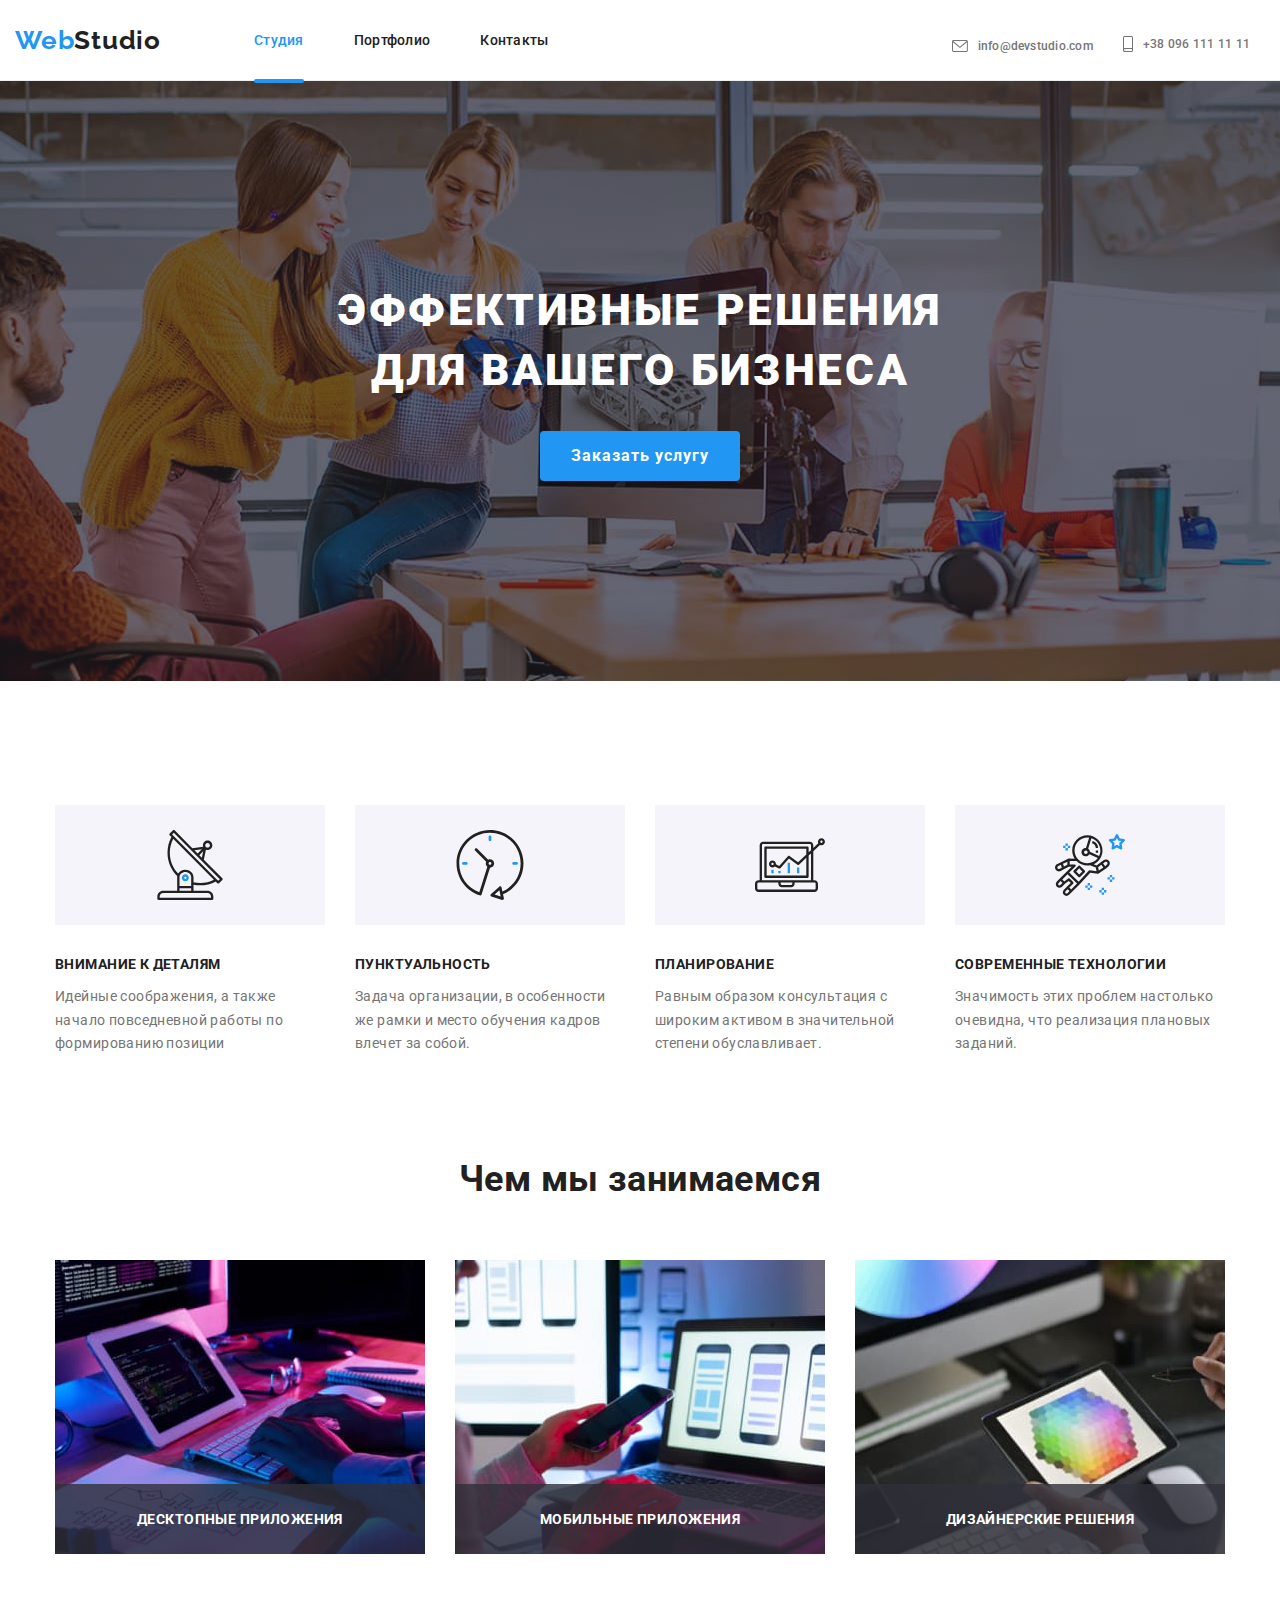
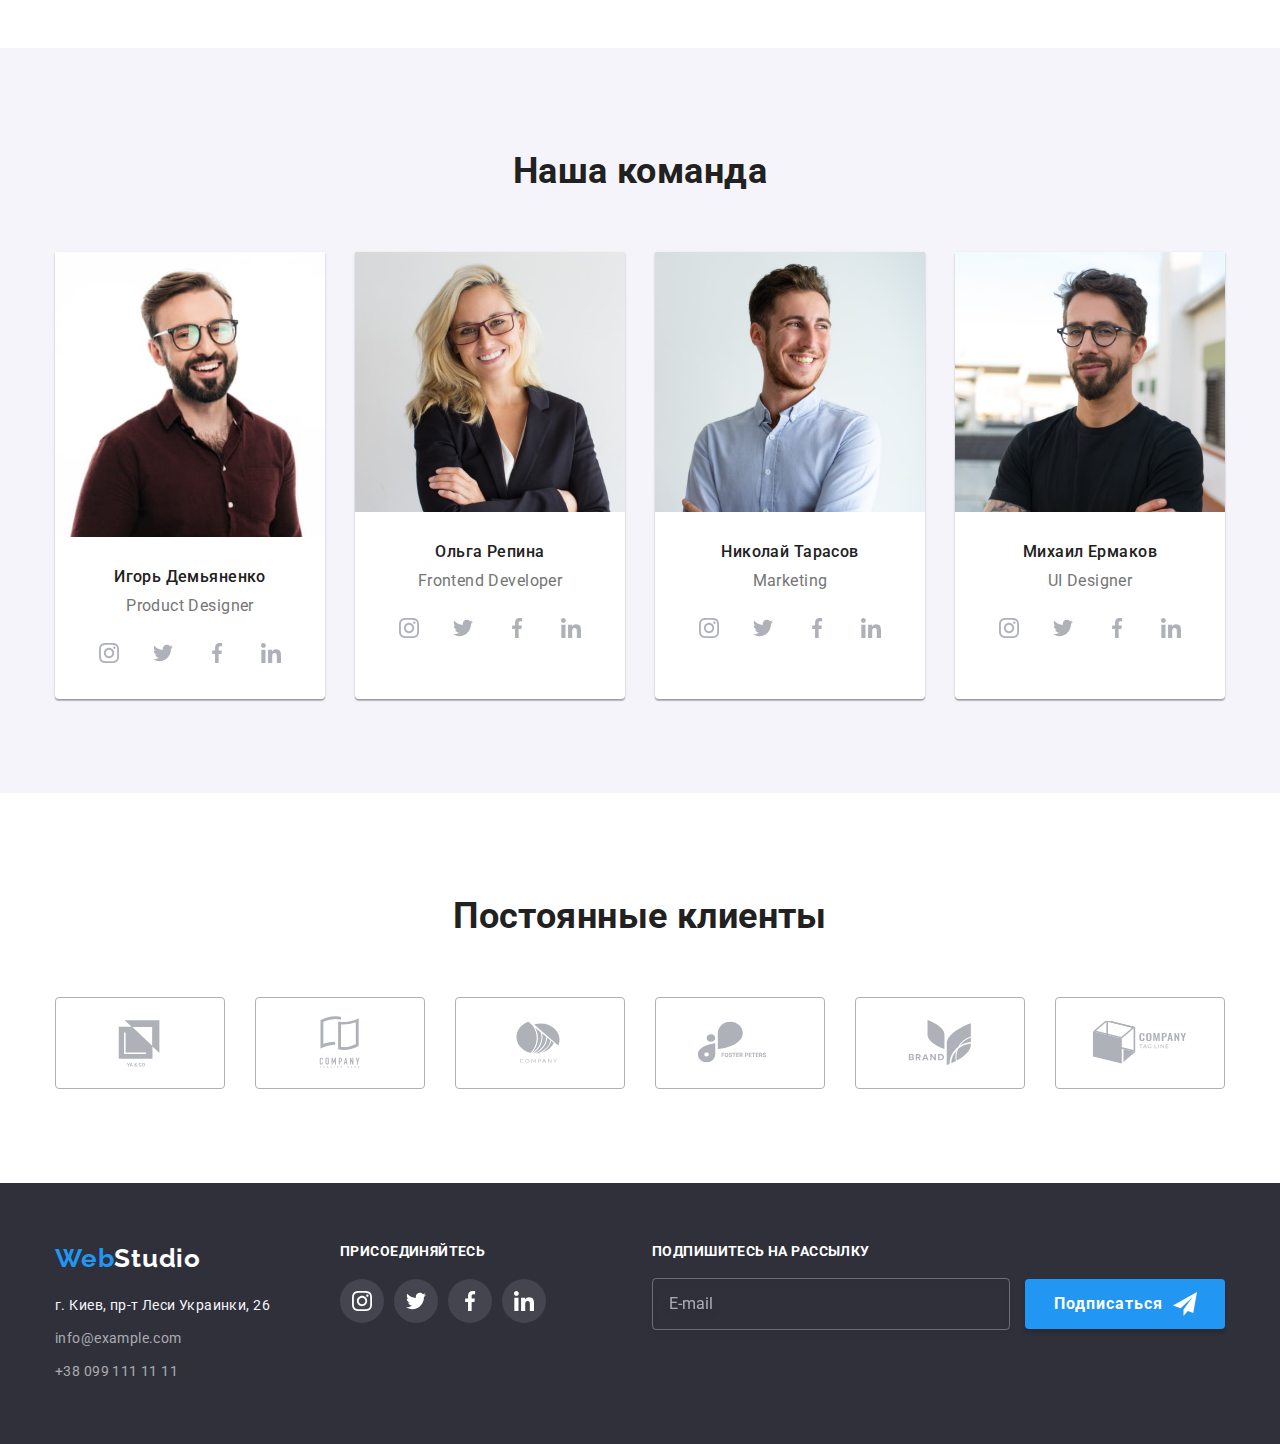
==== commit c2a03cb0: "q" ====
--- a/index.html
+++ b/index.html
@@ -172,16 +172,20 @@
         <h2 class="section-team__title">Наша команда</h2>
         <ul class="card">
             <li class="card__team">
+                <picture>
+                    <source srcset="./images/team/igor/mob.jpg 1x, ./images/team/igor/mob.jpg 2x" media="(max-width: 767px)">
+                    <source srcset="./images/team/igor/tablet.jpg 1x, ./images/team/igor/tablet@2x.jpg 2x " media="(min-width: 768px)">
+                    <source srcset="./images/team/igor/desktop.jpg 1x, ./images/team/igor/desktop@2x.jpg 2x" media="(min-width: 1200px)">
                 <img class="card__img"
-                srcset="./images/team/igor/mob.jpg 1x, ./images/team/igor/mob.jpg 2x
-                
-                   ./images/team/igor/tablet.jpg 1x, ./images/team/igor/tablet@2x.jpg 2x   
-                
-               " 
+                
                 src="./images/team/igor/mob.jpg" 
                 alt="Игорь Демьяненко" 
                 width="270" 
                 height="270" >
+
+
+                </picture>
+                
                 <h3 class="card__name">Игорь Демьяненко</h3> <p class="card__profession">Product Designer</p> 
                     <ul class="card__list">
                         <li class="card__item" ><a  class="card__tumb" href=""><svg class="card__icon" width="20px" height="20px" >
--- a/css/main.min.css
+++ b/css/main.min.css
@@ -1,2 +1,2 @@
-body{font-family:'Roboto', sans-serif;font-style:normal;background-color:#fff;font-size:14px;line-height:1.714;letter-spacing:0.03em;color:#757575}@media screen and (max-width: 1199px){body{padding-top:60px}}ul,li{list-style-type:none;padding-left:0px;margin:0;padding:0}h1,h2,h3,h4,p{margin:0;padding:0}.container{padding-left:15px;padding-right:15px;text-align:center;margin-left:auto;margin-right:auto}@media screen and (min-width: 1200px){.container{width:1200px}}.about-us,.section-team__title,.client{font-size:28px;line-height:33px;margin-bottom:50px;color:#212121;text-align:center}@media screen and (min-width: 900px){.about-us,.section-team__title,.client{font-size:36px;line-height:1.66}}.visually-hidden{position:absolute;width:1px;height:1px;margin:-1px;border:0;padding:0;white-space:nowrap;-webkit-clip-path:inset(100%);clip-path:inset(100%);clip:rect(0 0 0 0);overflow:hidden}.section{padding:60px 0}@media screen and (min-width: 900px){.section{padding:94px 0}}.button__hero,.newsletter__button,.form__button{text-align:center;-webkit-box-shadow:0px 4px 4px rgba(0,0,0,0.15);box-shadow:0px 4px 4px rgba(0,0,0,0.15);border-radius:4px;border:none;color:#fff;background-color:#2196F3;cursor:pointer;font-weight:700;font-size:16px;line-height:1.88;letter-spacing:0.06em}.header{display:-webkit-box;display:-ms-flexbox;display:flex;-webkit-box-align:center;-ms-flex-align:center;align-items:center;border-bottom:1px solid #eee;position:fixed;z-index:999;background-color:#fff;top:0;width:100%}@media screen and (min-width: 1200px){.header{position:relative}}.header__nav{display:-webkit-box;display:-ms-flexbox;display:flex;-webkit-box-align:center;-ms-flex-align:center;align-items:center;padding:15px 0}@media screen and (min-width: 767px){.header__nav{padding:0}}@media screen and (min-width: 1600px){.header__nav{margin-left:200px}}.header__list{display:-webkit-box;display:-ms-flexbox;display:flex}@media screen and (max-width: 768px){.header__list{display:none}}@media screen and (min-width: 768px){.header__list{display:-webkit-box;display:-ms-flexbox;display:flex;margin-left:88px}}@media screen and (min-width: 1200px){.header__list{margin-left:93px}}.header__logo,.footer__logo{color:#2196F3;display:-webkit-inline-box;display:-ms-inline-flexbox;display:inline-flex;text-decoration:none;font-family:'Raleway';font-style:normal;font-weight:700;font-size:24px;line-height:28px;letter-spacing:0.03em}@media screen and (min-width: 1200px){.header__logo,.footer__logo{font-size:26px;line-height:1.192}}.header__logo-black{color:#212121}.header__link{color:#212121;display:block;padding-top:32px;padding-bottom:32px;cursor:pointer;font-style:normal;font-weight:500;line-height:1.142;letter-spacing:0.02em;text-decoration:none;-webkit-transition:color 250ms cubic-bezier(0.4, 0, 0.2, 1);transition:color 250ms cubic-bezier(0.4, 0, 0.2, 1)}.header__link:focus,.header__link:active,.header__link:hover{color:#2196F3}.header__item+.header__item{margin-left:50px}.header__link--border{color:#2196F3;position:relative}.header__link--border::after{position:absolute;content:'';display:block;bottom:-3px;height:4px;width:100%;background-color:#2196F3;border-radius:2px}.contact{display:-webkit-box;display:-ms-flexbox;display:flex;font-style:normal;font-weight:500;line-height:1.142;letter-spacing:0.02em}@media screen and (max-width: 768px){.contact{display:none}}@media screen and (min-width: 768px){.contact{display:-webkit-box;display:-ms-flexbox;display:flex;-webkit-box-orient:vertical;-webkit-box-direction:normal;-ms-flex-direction:column;flex-direction:column;margin-left:auto;font-size:12px;line-height:14px;margin-right:15px}}@media screen and (min-width: 1200px){.contact{-webkit-box-orient:horizontal;-webkit-box-direction:normal;-ms-flex-direction:row;flex-direction:row;-webkit-box-align:baseline;-ms-flex-align:baseline;align-items:baseline}}@media screen and (min-width: 1600px){.contact{margin-right:200px}}.contact__info{display:-webkit-box;display:-ms-flexbox;display:flex;-webkit-box-align:center;-ms-flex-align:center;align-items:center;color:#757575;text-decoration:none;-webkit-transition:color 250ms cubic-bezier(0.4, 0, 0.2, 1);transition:color 250ms cubic-bezier(0.4, 0, 0.2, 1)}.contact__info:focus,.contact__info:hover{color:#2196F3}@media screen and (min-width: 768px){.contact__item{margin-top:10px}}@media screen and (min-width: 1200px){.contact__item{margin-left:30px}}.contact__icon{margin-right:8px;fill:currentColor}@media screen and (min-width: 1200px){.contact__icon{margin-right:10px}}.contact__icon:hover{color:currentColor}.hero{margin:0 auto;background-position:center;padding-top:200px;padding-bottom:200px;background-color:#2F303A;background-image:-webkit-gradient(linear, left top, right top, from(rgba(47,48,58,0.4)), to(rgba(47,48,58,0.4))),url("/images/header/mob.jpg");background-image:linear-gradient(to right, rgba(47,48,58,0.4), rgba(47,48,58,0.4)),url("/images/header/mob.jpg");background-size:cover;background-repeat:no-repeat;display:block;max-width:100%}@media (min-device-pixel-ratio: 2), (-webkit-min-device-pixel-ratio: 2), (min-resolution: 192dpi), (min-resolution: 2dppx){.hero{background-image:-webkit-gradient(linear, left top, right top, from(rgba(47,48,58,0.4)), to(rgba(47,48,58,0.4))),url("/images/header/mob@2x.jpg");background-image:linear-gradient(to right, rgba(47,48,58,0.4), rgba(47,48,58,0.4)),url("/images/header/mob@2x.jpg")}}@media screen and (min-width: 768px){.hero{background-image:-webkit-gradient(linear, left top, right top, from(rgba(47,48,58,0.4)), to(rgba(47,48,58,0.4))),url("/images/header/tablet.jpg");background-image:linear-gradient(to right, rgba(47,48,58,0.4), rgba(47,48,58,0.4)),url("/images/header/tablet.jpg")}}@media screen and (min-width: 768px) and (min-device-pixel-ratio: 2), screen and (min-width: 768px) and (-webkit-min-device-pixel-ratio: 2), screen and (min-width: 768px) and (min-resolution: 192dpi), screen and (min-width: 768px) and (min-resolution: 2dppx){.hero{background-image:-webkit-gradient(linear, left top, right top, from(rgba(47,48,58,0.4)), to(rgba(47,48,58,0.4))),url("/images/header/tablet@2x.jpg");background-image:linear-gradient(to right, rgba(47,48,58,0.4), rgba(47,48,58,0.4)),url("/images/header/tablet@2x.jpg")}}@media screen and (min-width: 1200px){.hero{background-image:-webkit-gradient(linear, left top, right top, from(rgba(47,48,58,0.4)), to(rgba(47,48,58,0.4))),url("/images/header/hero.jpg");background-image:linear-gradient(to right, rgba(47,48,58,0.4), rgba(47,48,58,0.4)),url("/images/header/hero.jpg")}}@media screen and (min-width: 1200px) and (min-device-pixel-ratio: 2), screen and (min-width: 1200px) and (-webkit-min-device-pixel-ratio: 2), screen and (min-width: 1200px) and (min-resolution: 192dpi), screen and (min-width: 1200px) and (min-resolution: 2dppx){.hero{background-image:-webkit-gradient(linear, left top, right top, from(rgba(47,48,58,0.4)), to(rgba(47,48,58,0.4))),url("/images/header/hero@2x.jpg");background-image:linear-gradient(to right, rgba(47,48,58,0.4), rgba(47,48,58,0.4)),url("/images/header/hero@2x.jpg")}}.hero__text{color:#fff;max-width:360px;margin-left:auto;margin-right:auto;font-weight:900;font-size:26px;line-height:1.36;letter-spacing:0.06em;text-transform:uppercase}@media screen and (min-width: 900px){.hero__text{max-width:696px;font-size:44px}}.button__hero{margin-top:30px;width:200px;height:50px}.feature__title{margin-bottom:10px;color:#212121;line-height:1.42;font-size:14px;text-transform:uppercase}.feature__tumb{max-width:450px;margin-bottom:30px;height:120px;margin-top:30px}@media screen and (min-width: 480px){.feature__item{max-width:450px}}@media screen and (min-width: 768px){.feature__item{max-width:354px}}.feature__text{text-align:start}.feature{display:-webkit-box;display:-ms-flexbox;display:flex;-ms-flex-wrap:wrap;flex-wrap:wrap;-webkit-box-orient:vertical;-webkit-box-direction:normal;-ms-flex-direction:column;flex-direction:column;-webkit-box-align:center;-ms-flex-align:center;align-items:center;gap:30px}@media screen and (min-width: 768px){.feature{-webkit-box-orient:horizontal;-webkit-box-direction:normal;-ms-flex-direction:row;flex-direction:row;-ms-flex-pack:distribute;justify-content:space-around}}@media screen and (min-width: 768px) and (max-width: 1199px){.feature{max-width:863px;margin-left:auto;margin-right:auto}}@media screen and (min-width: 768px){.feature__item{text-align:left}}@media screen and (min-width: 768px) and (min-width: 1200px){.feature__item{width:270px}}@media screen and (min-width: 768px){.feature__tumb{display:-webkit-box;display:-ms-flexbox;display:flex;-webkit-box-pack:center;-ms-flex-pack:center;justify-content:center;-webkit-box-align:center;-ms-flex-align:center;align-items:center;background-color:#F5F4FA}}.about-us__list{display:-webkit-box;display:-ms-flexbox;display:flex}.about-us__item{position:relative}.about-us__item:nth-child(-n+2){margin-right:30px}.about-us__desc{display:-webkit-box;display:-ms-flexbox;display:flex;-webkit-box-pack:center;-ms-flex-pack:center;justify-content:center;-webkit-box-align:center;-ms-flex-align:center;align-items:center;position:absolute;bottom:0px;height:70px;width:100%;left:50%;-webkit-transform:translate(-50%);transform:translate(-50%);font-weight:700;line-height:1.142;color:#fff;text-transform:uppercase;background-color:rgba(47,48,58,0.8)}.section-zero{padding-top:0}.about-us__img{display:block;max-width:370px}@media screen and (max-width: 1200px){.section-zero{visibility:hidden;display:none}}.section-team{background-color:#F5F4FA}.card{display:-webkit-box;display:-ms-flexbox;display:flex;-ms-flex-wrap:wrap;flex-wrap:wrap;gap:30px}@media screen and (min-width: 1200px){.card{-ms-flex-wrap:nowrap;flex-wrap:nowrap}}.card li{background-color:#fff;-webkit-box-shadow:0px 1px 3px rgba(0,0,0,0.12),0px 1px 1px rgba(0,0,0,0.14),0px 2px 1px rgba(0,0,0,0.2);box-shadow:0px 1px 3px rgba(0,0,0,0.12),0px 1px 1px rgba(0,0,0,0.14),0px 2px 1px rgba(0,0,0,0.2);border-radius:0px 0px 4px 4px}.card .card__team{-webkit-box-flex:100%;-ms-flex:100%;flex:100%}@media screen and (min-width: 768px){.card .card__team{-webkit-box-flex:calc(50% - 30px);-ms-flex:calc(50% - 30px);flex:calc(50% - 30px)}}@media screen and (min-width: 1200px){.card .card__team{-webkit-box-flex:calc(25% - 90px);-ms-flex:calc(25% - 90px);flex:calc(25% - 90px)}}.card__name{margin-top:30px;margin-bottom:10px;color:#212121;font-weight:500;font-size:16px;line-height:1.187;text-align:center}.card__profession{margin-bottom:16px;font-size:16px;line-height:1.187;text-align:center}.card__img{width:100%;height:auto;display:block}.card__list{display:-webkit-box;display:-ms-flexbox;display:flex;margin-bottom:24px;-webkit-box-pack:center;-ms-flex-pack:center;justify-content:center}.card__list>li{-webkit-box-shadow:none;box-shadow:none}.card__tumb{border-radius:50%;width:44px;height:44px;display:-webkit-box;display:-ms-flexbox;display:flex;-webkit-box-pack:center;-ms-flex-pack:center;justify-content:center;-webkit-box-align:center;-ms-flex-align:center;align-items:center;background-color:#fff;color:#AFB1B8;-webkit-transition:color 250ms cubic-bezier(0.4, 0, 0.2, 1),background-color 250ms cubic-bezier(0.4, 0, 0.2, 1);transition:color 250ms cubic-bezier(0.4, 0, 0.2, 1),background-color 250ms cubic-bezier(0.4, 0, 0.2, 1)}.card__tumb:hover{color:#fff;background-color:#2196F3}.card__tumb .card__icon{fill:currentColor}.card__item+.card__item{margin-left:10px}.client__list{display:-webkit-box;display:-ms-flexbox;display:flex;-ms-flex-wrap:wrap;flex-wrap:wrap;-webkit-box-pack:center;-ms-flex-pack:center;justify-content:center;gap:30px}@media screen and (min-width: 768px) and (max-width: 1199px){.client__list{width:738px;margin-left:auto;margin-right:auto}}.client__link{display:-webkit-box;display:-ms-flexbox;display:flex;-webkit-box-align:center;-ms-flex-align:center;align-items:center;-webkit-box-pack:center;-ms-flex-pack:center;justify-content:center;width:210px;height:92px;background-color:#fff;color:#AFB1B8;border:1px solid #AFB1B8;border-radius:4px;-webkit-transition:color 250ms cubic-bezier(0.4, 0, 0.2, 1),border 250ms cubic-bezier(0.4, 0, 0.2, 1);transition:color 250ms cubic-bezier(0.4, 0, 0.2, 1),border 250ms cubic-bezier(0.4, 0, 0.2, 1)}.client__link:hover{color:#2196F3;border:1px solid #2196F3}@media screen and (min-width: 1200px){.client__link{width:170px}}.client__icon{fill:currentColor;width:106px;height:60px}.client__item:nth-child(6){margin:0px}.back-footer{background-color:#2F303A;padding-top:60px;padding-bottom:60px}@media screen and (min-width: 1200px){.footer{display:-webkit-box;display:-ms-flexbox;display:flex;-webkit-box-align:start;-ms-flex-align:start;align-items:flex-start;text-align:left}}.footer__logo{margin-left:0;margin-top:0;margin-bottom:20px;display:block}.footer__logo .footer__logo-white{color:#fff}.footer__address{color:#F5F4FA;font-style:normal}.footer__address-bottom{margin-bottom:9px}.footer__contact{display:block;color:rgba(255,255,255,0.6);text-decoration:none;font-style:normal}.footer-social{margin:60px 0}@media screen and (min-width: 768px){.footer-social{margin:0}}@media screen and (min-width: 1200px){.footer-social{margin-left:70px}}.footer-social__title{font-weight:700;line-height:1.142;color:#fff;text-transform:uppercase;margin-bottom:20px}.footer-social__list{display:-webkit-box;display:-ms-flexbox;display:flex;-webkit-box-pack:center;-ms-flex-pack:center;justify-content:center}.footer-social__link{border-radius:50%;background-color:rgba(255,255,255,0.1);color:#fff;width:44px;height:44px;display:-webkit-box;display:-ms-flexbox;display:flex;-webkit-box-pack:center;-ms-flex-pack:center;justify-content:center;-webkit-box-align:center;-ms-flex-align:center;align-items:center;-webkit-transition:background-color 250ms cubic-bezier(0.4, 0, 0.2, 1);transition:background-color 250ms cubic-bezier(0.4, 0, 0.2, 1)}.footer-social__item :hover.footer-social__link{background-color:#2196F3}.footer-social__item+.footer-social__item{margin-left:10px}.footer-social__icon{width:20px;height:20px;fill:currentColor}.newsletter{margin-left:auto}.newsletter__title{display:block;text-transform:uppercase;margin-bottom:20px;color:#fff;font-weight:700;line-height:16px}@media screen and (min-width: 768px){.newsletter__title{margin-top:60px}}@media screen and (min-width: 1200px){.newsletter__title{margin:0px}}.newsletter__email{padding:15px 16px;width:100%;outline:none;border:1px solid rgba(255,255,255,0.3);background-color:rgba(0,0,0,0);-webkit-filter:drop-shadow(0px 4px 4px rgba(0,0,0,0.15));filter:drop-shadow(0px 4px 4px rgba(0,0,0,0.15));border-radius:4px;font-size:16px;line-height:20px;color:rgba(255,255,255,0.6)}@media screen and (min-width: 768px){.newsletter__email{display:block;width:450px;margin:0 auto}}@media screen and (min-width: 1200px){.newsletter__email{display:inline-block;width:358px;margin:0 auto}}.newsletter__email::-webkit-input-placeholder{font-size:16px;line-height:20px;color:rgba(255,255,255,0.6)}.newsletter__email:-ms-input-placeholder{font-size:16px;line-height:20px;color:rgba(255,255,255,0.6)}.newsletter__email::-ms-input-placeholder{font-size:16px;line-height:20px;color:rgba(255,255,255,0.6)}.newsletter__email::placeholder{font-size:16px;line-height:20px;color:rgba(255,255,255,0.6)}.newsletter__button{position:relative;padding:10px 62px 10px 29px;margin-left:12px;margin-top:20px}.newsletter__icon{position:absolute;top:13px;right:28px}@media screen and (min-width: 768px){.footre-tablet{display:-webkit-box;display:-ms-flexbox;display:flex;-ms-flex-pack:distribute;justify-content:space-around}}.backdrop{position:fixed;background-color:rgba(0,0,0,0.2);top:0;left:0;width:100%;height:100%;opacity:1;-webkit-transition:opacity 250ms cubic-bezier(0.4, 0, 0.2, 1);transition:opacity 250ms cubic-bezier(0.4, 0, 0.2, 1);padding:93px 15px;overflow-y:scroll}.modal{position:relative;background:#fff;-webkit-box-shadow:0px 1px 3px rgba(0,0,0,0.12),0px 1px 1px rgba(0,0,0,0.14),0px 2px 1px rgba(0,0,0,0.2);box-shadow:0px 1px 3px rgba(0,0,0,0.12),0px 1px 1px rgba(0,0,0,0.14),0px 2px 1px rgba(0,0,0,0.2);border-radius:4px;padding:40px;-webkit-transition:-webkit-transform 250ms cubic-bezier(0.4, 0, 0.2, 1);transition:-webkit-transform 250ms cubic-bezier(0.4, 0, 0.2, 1);transition:transform 250ms cubic-bezier(0.4, 0, 0.2, 1);transition:transform 250ms cubic-bezier(0.4, 0, 0.2, 1), -webkit-transform 250ms cubic-bezier(0.4, 0, 0.2, 1)}@media screen and (min-width: 768px){.modal{position:absolute;height:609px;width:450px;top:50%;left:50%;-webkit-transform:translate(-50%, -50%) scale(1);transform:translate(-50%, -50%) scale(1)}}@media screen and (min-width: 1200px){.modal{height:581px;width:528px}}.form{font-weight:700;font-size:20px;line-height:30px;color:#212121;margin-bottom:12px;text-align:center}@media screen and (min-width: 1200px){.form{line-height:23px}}.form__label{display:block;margin-bottom:4px;font-size:12px;line-height:14px;letter-spacing:0.01em}.form__input{display:block;width:100%;margin-bottom:10px;border:1px solid rgba(33,33,33,0.2);border-radius:4px;padding:12px 42px;-webkit-transition:border 250ms cubic-bezier(0.4, 0, 0.2, 1);transition:border 250ms cubic-bezier(0.4, 0, 0.2, 1)}.form__input:focus{outline:none;border:1px solid #2196F3}.form__coment{width:100%;height:120px;resize:none;padding:12px 16px;margin-bottom:20px}.form__link{color:#2196F3}.form__button{display:block;margin-left:auto;margin-right:auto;margin-top:30px;padding:10px 55px;-webkit-transition:background-color 250ms cubic-bezier(0.4, 0, 0.2, 1);transition:background-color 250ms cubic-bezier(0.4, 0, 0.2, 1)}.form__button:hover{background-color:#188CE8}.backdrop.is-hidden{pointer-events:none;opacity:0}.backdrop.is-hidden .modal{-webkit-transform:translate(-50%, -50%) scale(0.1);transform:translate(-50%, -50%) scale(0.1)}.modal__close{position:absolute;right:8px;top:8px;background:#fff;border:1px solid rgba(0,0,0,0.1);outline:none;border-radius:50%;width:30px;height:30px;cursor:pointer}.modal__close:hover{color:#2196F3}.modal__icon{width:11px;height:11px;fill:currentColor;-webkit-transition:fill 250ms cubic-bezier(0.4, 0, 0.2, 1);transition:fill 250ms cubic-bezier(0.4, 0, 0.2, 1)}.form__container{position:relative}.form__tumb{color:#212121;-webkit-transition:color 250ms cubic-bezier(0.4, 0, 0.2, 1);transition:color 250ms cubic-bezier(0.4, 0, 0.2, 1)}.form__input:focus+.form__tumb{color:#2196F3}.form__icon{position:absolute;top:50%;left:12px;width:18px;height:18px;fill:currentColor}.form__checkbox-back{position:absolute;top:50%;left:0;-webkit-transform:translateY(-50%);transform:translateY(-50%);background-color:#fff;width:16px;height:15px;position:absolute;border:solid 2px #212121;border-radius:3px}.form__checkbox{position:relative;padding-left:20px;line-height:14px;font-size:12px}.form__checkbox-icon{display:inline-block;position:absolute;width:16px;height:15px}.form__checkbox-check:checked+.form__checkbox-back{background-color:#188CE8;border-color:transparent;border-radius:3px;background-image:url("../images/mark.svg");background-size:contain;background-repeat:no-repeat}.mobail-container{display:-webkit-box;display:-ms-flexbox;display:flex;position:fixed;z-index:1;top:0;right:0;bottom:0;left:0;text-align:start;-webkit-transform:translateX(200vw);transform:translateX(200vw);background-color:#fff;padding:48px 40px;-webkit-box-orient:vertical;-webkit-box-direction:normal;-ms-flex-direction:column;flex-direction:column;-webkit-box-pack:justify;-ms-flex-pack:justify;justify-content:space-between}.mobail-container.is-open{-webkit-transform:translateX(0);transform:translateX(0)}@media screen and (max-width: 767px){.mobail-container .header__logo,.mobail-container .footer__logo{font-weight:700;font-size:24px;line-height:28px;letter-spacing:0.03em}}@media screen and (min-width: 767px){.mobail-container{display:none}}.mobail-menu__link{font-style:normal;font-weight:500;font-size:40px;line-height:47px;letter-spacing:0.02em;text-decoration:none;color:#212121}.mobail-menu__link--active{color:#2196F3}.mobail-menu__item:not(:last-child){margin-bottom:32px}.mobail-menu__item:nth-child(3){margin-bottom:302px}.mobail-menu__contact__item{margin-bottom:32px}.mobail-menu__tel{font-weight:500;font-size:34px;line-height:40px;letter-spacing:0.02em;color:#2196F3;text-decoration:none}.mobail-menu__mail{font-size:24px;line-height:28px;text-decoration:none;color:#757575}.mobail-menu__social{display:-webkit-box;display:-ms-flexbox;display:flex;margin-top:64px}.mobail-menu__social-item{-webkit-box-shadow:0px 4px 8px rgba(0,0,0,0.04),0px 2px 4px rgba(0,0,0,0.08),0px 1px 3px rgba(0,0,0,0.16);box-shadow:0px 4px 8px rgba(0,0,0,0.04),0px 2px 4px rgba(0,0,0,0.08),0px 1px 3px rgba(0,0,0,0.16)}.mobail-menu__social-item+.mobail-menu__social-item{margin-left:20px}.mobail-menu__social-link{text-decoration:none;color:#2196F3;font-weight:500;font-size:18px;line-height:1.22;letter-spacing:0.02em}.menu-button{display:inline-block;position:fixed;top:10px;right:20px;z-index:44;margin:0;padding:0;border:none;background-color:transparent;z-index:999;margin-right:15px}@media screen and (min-width: 767px){.menu-button{display:none}}.menu-button .menu-button__open{display:none}.menu-button.is-open .menu-button__open{display:block}.menu-button.is-open .menu-button__close{display:none}
+body{font-family:'Roboto', sans-serif;font-style:normal;background-color:#fff;font-size:14px;line-height:1.714;letter-spacing:0.03em;color:#757575}@media screen and (max-width: 1199px){body{padding-top:60px}}ul,li{list-style-type:none;padding-left:0px;margin:0;padding:0}h1,h2,h3,h4,p{margin:0;padding:0}.container{padding-left:15px;padding-right:15px;text-align:center;margin-left:auto;margin-right:auto}@media screen and (min-width: 1200px){.container{width:1200px}}.about-us,.section-team__title,.client{font-size:28px;line-height:33px;margin-bottom:50px;color:#212121;text-align:center}@media screen and (min-width: 900px){.about-us,.section-team__title,.client{font-size:36px;line-height:1.66}}.visually-hidden{position:absolute;width:1px;height:1px;margin:-1px;border:0;padding:0;white-space:nowrap;-webkit-clip-path:inset(100%);clip-path:inset(100%);clip:rect(0 0 0 0);overflow:hidden}.section{padding:60px 0}@media screen and (min-width: 900px){.section{padding:94px 0}}.button__hero,.newsletter__button,.form__button{text-align:center;-webkit-box-shadow:0px 4px 4px rgba(0,0,0,0.15);box-shadow:0px 4px 4px rgba(0,0,0,0.15);border-radius:4px;border:none;color:#fff;background-color:#2196F3;cursor:pointer;font-weight:700;font-size:16px;line-height:1.88;letter-spacing:0.06em}.header{display:-webkit-box;display:-ms-flexbox;display:flex;-webkit-box-align:center;-ms-flex-align:center;align-items:center;border-bottom:1px solid #eee;position:fixed;z-index:999;background-color:#fff;top:0;width:100%}@media screen and (min-width: 1200px){.header{position:relative}}.header__nav{display:-webkit-box;display:-ms-flexbox;display:flex;-webkit-box-align:center;-ms-flex-align:center;align-items:center;padding:15px 0}@media screen and (min-width: 767px){.header__nav{padding:0}}@media screen and (min-width: 1600px){.header__nav{margin-left:200px}}.header__list{display:-webkit-box;display:-ms-flexbox;display:flex}@media screen and (max-width: 768px){.header__list{display:none}}@media screen and (min-width: 768px){.header__list{display:-webkit-box;display:-ms-flexbox;display:flex;margin-left:88px}}@media screen and (min-width: 1200px){.header__list{margin-left:93px}}.header__logo,.footer__logo{color:#2196F3;display:-webkit-inline-box;display:-ms-inline-flexbox;display:inline-flex;text-decoration:none;font-family:'Raleway';font-style:normal;font-weight:700;font-size:24px;line-height:28px;letter-spacing:0.03em}@media screen and (min-width: 1200px){.header__logo,.footer__logo{font-size:26px;line-height:1.192}}.header__logo-black{color:#212121}.header__link{color:#212121;display:block;padding-top:32px;padding-bottom:32px;cursor:pointer;font-style:normal;font-weight:500;line-height:1.142;letter-spacing:0.02em;text-decoration:none;-webkit-transition:color 250ms cubic-bezier(0.4, 0, 0.2, 1);transition:color 250ms cubic-bezier(0.4, 0, 0.2, 1)}.header__link:focus,.header__link:active,.header__link:hover{color:#2196F3}.header__item+.header__item{margin-left:50px}.header__link--border{color:#2196F3;position:relative}.header__link--border::after{position:absolute;content:'';display:block;bottom:-3px;height:4px;width:100%;background-color:#2196F3;border-radius:2px}.contact{display:-webkit-box;display:-ms-flexbox;display:flex;font-style:normal;font-weight:500;line-height:1.142;letter-spacing:0.02em}@media screen and (max-width: 768px){.contact{display:none}}@media screen and (min-width: 768px){.contact{display:-webkit-box;display:-ms-flexbox;display:flex;-webkit-box-orient:vertical;-webkit-box-direction:normal;-ms-flex-direction:column;flex-direction:column;margin-left:auto;font-size:12px;line-height:14px;margin-right:15px}}@media screen and (min-width: 1200px){.contact{-webkit-box-orient:horizontal;-webkit-box-direction:normal;-ms-flex-direction:row;flex-direction:row;-webkit-box-align:baseline;-ms-flex-align:baseline;align-items:baseline}}@media screen and (min-width: 1600px){.contact{margin-right:200px}}.contact__info{display:-webkit-box;display:-ms-flexbox;display:flex;-webkit-box-align:center;-ms-flex-align:center;align-items:center;color:#757575;text-decoration:none;-webkit-transition:color 250ms cubic-bezier(0.4, 0, 0.2, 1);transition:color 250ms cubic-bezier(0.4, 0, 0.2, 1)}.contact__info:focus,.contact__info:hover{color:#2196F3}@media screen and (min-width: 768px){.contact__item{margin-top:10px}}@media screen and (min-width: 1200px){.contact__item{margin-left:30px}}.contact__icon{margin-right:8px;fill:currentColor}@media screen and (min-width: 1200px){.contact__icon{margin-right:10px}}.contact__icon:hover{color:currentColor}.hero{margin:0 auto;background-position:center;padding-top:200px;padding-bottom:200px;background-color:#2F303A;background-image:-webkit-gradient(linear, left top, right top, from(rgba(47,48,58,0.4)), to(rgba(47,48,58,0.4))),url("../../images/header/mob.jpg");background-image:linear-gradient(to right, rgba(47,48,58,0.4), rgba(47,48,58,0.4)),url("../../images/header/mob.jpg");background-size:cover;background-repeat:no-repeat;display:block;max-width:100%}@media (min-device-pixel-ratio: 2), (-webkit-min-device-pixel-ratio: 2), (min-resolution: 192dpi), (min-resolution: 2dppx){.hero{background-image:-webkit-gradient(linear, left top, right top, from(rgba(47,48,58,0.4)), to(rgba(47,48,58,0.4))),url("../../images/header/mob@2x.jpg");background-image:linear-gradient(to right, rgba(47,48,58,0.4), rgba(47,48,58,0.4)),url("../../images/header/mob@2x.jpg")}}@media screen and (min-width: 768px){.hero{background-image:-webkit-gradient(linear, left top, right top, from(rgba(47,48,58,0.4)), to(rgba(47,48,58,0.4))),url("../../images/header/tablet.jpg");background-image:linear-gradient(to right, rgba(47,48,58,0.4), rgba(47,48,58,0.4)),url("../../images/header/tablet.jpg")}}@media screen and (min-width: 768px) and (min-device-pixel-ratio: 2), screen and (min-width: 768px) and (-webkit-min-device-pixel-ratio: 2), screen and (min-width: 768px) and (min-resolution: 192dpi), screen and (min-width: 768px) and (min-resolution: 2dppx){.hero{background-image:-webkit-gradient(linear, left top, right top, from(rgba(47,48,58,0.4)), to(rgba(47,48,58,0.4))),url("../../images/header/tablet@2x.jpg");background-image:linear-gradient(to right, rgba(47,48,58,0.4), rgba(47,48,58,0.4)),url("../../images/header/tablet@2x.jpg")}}@media screen and (min-width: 1200px){.hero{background-image:-webkit-gradient(linear, left top, right top, from(rgba(47,48,58,0.4)), to(rgba(47,48,58,0.4))),url("../../images/header/hero.jpg");background-image:linear-gradient(to right, rgba(47,48,58,0.4), rgba(47,48,58,0.4)),url("../../images/header/hero.jpg")}}@media screen and (min-width: 1200px) and (min-device-pixel-ratio: 2), screen and (min-width: 1200px) and (-webkit-min-device-pixel-ratio: 2), screen and (min-width: 1200px) and (min-resolution: 192dpi), screen and (min-width: 1200px) and (min-resolution: 2dppx){.hero{background-image:-webkit-gradient(linear, left top, right top, from(rgba(47,48,58,0.4)), to(rgba(47,48,58,0.4))),url("../../images/header/hero@2x.jpg");background-image:linear-gradient(to right, rgba(47,48,58,0.4), rgba(47,48,58,0.4)),url("../../images/header/hero@2x.jpg")}}.hero__text{color:#fff;max-width:360px;margin-left:auto;margin-right:auto;font-weight:900;font-size:26px;line-height:1.36;letter-spacing:0.06em;text-transform:uppercase}@media screen and (min-width: 900px){.hero__text{max-width:696px;font-size:44px}}.button__hero{margin-top:30px;width:200px;height:50px}.feature__title{margin-bottom:10px;color:#212121;line-height:1.42;font-size:14px;text-transform:uppercase}.feature__tumb{max-width:450px;margin-bottom:30px;height:120px;margin-top:30px}@media screen and (min-width: 480px){.feature__item{max-width:450px}}@media screen and (min-width: 768px){.feature__item{max-width:354px}}.feature__text{text-align:start}.feature{display:-webkit-box;display:-ms-flexbox;display:flex;-ms-flex-wrap:wrap;flex-wrap:wrap;-webkit-box-orient:vertical;-webkit-box-direction:normal;-ms-flex-direction:column;flex-direction:column;-webkit-box-align:center;-ms-flex-align:center;align-items:center;gap:30px}@media screen and (min-width: 768px){.feature{-webkit-box-orient:horizontal;-webkit-box-direction:normal;-ms-flex-direction:row;flex-direction:row;-ms-flex-pack:distribute;justify-content:space-around}}@media screen and (min-width: 768px) and (max-width: 1199px){.feature{max-width:863px;margin-left:auto;margin-right:auto}}@media screen and (min-width: 768px){.feature__item{text-align:left}}@media screen and (min-width: 768px) and (min-width: 1200px){.feature__item{width:270px}}@media screen and (min-width: 768px){.feature__tumb{display:-webkit-box;display:-ms-flexbox;display:flex;-webkit-box-pack:center;-ms-flex-pack:center;justify-content:center;-webkit-box-align:center;-ms-flex-align:center;align-items:center;background-color:#F5F4FA}}.about-us__list{display:-webkit-box;display:-ms-flexbox;display:flex}.about-us__item{position:relative}.about-us__item:nth-child(-n+2){margin-right:30px}.about-us__desc{display:-webkit-box;display:-ms-flexbox;display:flex;-webkit-box-pack:center;-ms-flex-pack:center;justify-content:center;-webkit-box-align:center;-ms-flex-align:center;align-items:center;position:absolute;bottom:0px;height:70px;width:100%;left:50%;-webkit-transform:translate(-50%);transform:translate(-50%);font-weight:700;line-height:1.142;color:#fff;text-transform:uppercase;background-color:rgba(47,48,58,0.8)}.section-zero{padding-top:0}.about-us__img{display:block;max-width:370px}@media screen and (max-width: 1200px){.section-zero{visibility:hidden;display:none}}.section-team{background-color:#F5F4FA}.card{display:-webkit-box;display:-ms-flexbox;display:flex;-ms-flex-wrap:wrap;flex-wrap:wrap;gap:30px}@media screen and (min-width: 1200px){.card{-ms-flex-wrap:nowrap;flex-wrap:nowrap}}.card li{background-color:#fff;-webkit-box-shadow:0px 1px 3px rgba(0,0,0,0.12),0px 1px 1px rgba(0,0,0,0.14),0px 2px 1px rgba(0,0,0,0.2);box-shadow:0px 1px 3px rgba(0,0,0,0.12),0px 1px 1px rgba(0,0,0,0.14),0px 2px 1px rgba(0,0,0,0.2);border-radius:0px 0px 4px 4px}.card .card__team{-webkit-box-flex:100%;-ms-flex:100%;flex:100%}@media screen and (min-width: 768px){.card .card__team{-webkit-box-flex:calc(50% - 30px);-ms-flex:calc(50% - 30px);flex:calc(50% - 30px)}}@media screen and (min-width: 1200px){.card .card__team{-webkit-box-flex:calc(25% - 90px);-ms-flex:calc(25% - 90px);flex:calc(25% - 90px)}}.card__name{margin-top:30px;margin-bottom:10px;color:#212121;font-weight:500;font-size:16px;line-height:1.187;text-align:center}.card__profession{margin-bottom:16px;font-size:16px;line-height:1.187;text-align:center}.card__img{width:100%;height:auto;display:block}.card__list{display:-webkit-box;display:-ms-flexbox;display:flex;margin-bottom:24px;-webkit-box-pack:center;-ms-flex-pack:center;justify-content:center}.card__list>li{-webkit-box-shadow:none;box-shadow:none}.card__tumb{border-radius:50%;width:44px;height:44px;display:-webkit-box;display:-ms-flexbox;display:flex;-webkit-box-pack:center;-ms-flex-pack:center;justify-content:center;-webkit-box-align:center;-ms-flex-align:center;align-items:center;background-color:#fff;color:#AFB1B8;-webkit-transition:color 250ms cubic-bezier(0.4, 0, 0.2, 1),background-color 250ms cubic-bezier(0.4, 0, 0.2, 1);transition:color 250ms cubic-bezier(0.4, 0, 0.2, 1),background-color 250ms cubic-bezier(0.4, 0, 0.2, 1)}.card__tumb:hover{color:#fff;background-color:#2196F3}.card__tumb .card__icon{fill:currentColor}.card__item+.card__item{margin-left:10px}.client__list{display:-webkit-box;display:-ms-flexbox;display:flex;-ms-flex-wrap:wrap;flex-wrap:wrap;-webkit-box-pack:center;-ms-flex-pack:center;justify-content:center;gap:30px}@media screen and (min-width: 768px) and (max-width: 1199px){.client__list{width:738px;margin-left:auto;margin-right:auto}}.client__link{display:-webkit-box;display:-ms-flexbox;display:flex;-webkit-box-align:center;-ms-flex-align:center;align-items:center;-webkit-box-pack:center;-ms-flex-pack:center;justify-content:center;width:210px;height:92px;background-color:#fff;color:#AFB1B8;border:1px solid #AFB1B8;border-radius:4px;-webkit-transition:color 250ms cubic-bezier(0.4, 0, 0.2, 1),border 250ms cubic-bezier(0.4, 0, 0.2, 1);transition:color 250ms cubic-bezier(0.4, 0, 0.2, 1),border 250ms cubic-bezier(0.4, 0, 0.2, 1)}.client__link:hover{color:#2196F3;border:1px solid #2196F3}@media screen and (min-width: 1200px){.client__link{width:170px}}.client__icon{fill:currentColor;width:106px;height:60px}.client__item:nth-child(6){margin:0px}.back-footer{background-color:#2F303A;padding-top:60px;padding-bottom:60px}@media screen and (min-width: 1200px){.footer{display:-webkit-box;display:-ms-flexbox;display:flex;-webkit-box-align:start;-ms-flex-align:start;align-items:flex-start;text-align:left}}.footer__logo{margin-left:0;margin-top:0;margin-bottom:20px;display:block}.footer__logo .footer__logo-white{color:#fff}.footer__address{color:#F5F4FA;font-style:normal}.footer__address-bottom{margin-bottom:9px}.footer__contact{display:block;color:rgba(255,255,255,0.6);text-decoration:none;font-style:normal}.footer-social{margin:60px 0}@media screen and (min-width: 768px){.footer-social{margin:0}}@media screen and (min-width: 1200px){.footer-social{margin-left:70px}}.footer-social__title{font-weight:700;line-height:1.142;color:#fff;text-transform:uppercase;margin-bottom:20px}.footer-social__list{display:-webkit-box;display:-ms-flexbox;display:flex;-webkit-box-pack:center;-ms-flex-pack:center;justify-content:center}.footer-social__link{border-radius:50%;background-color:rgba(255,255,255,0.1);color:#fff;width:44px;height:44px;display:-webkit-box;display:-ms-flexbox;display:flex;-webkit-box-pack:center;-ms-flex-pack:center;justify-content:center;-webkit-box-align:center;-ms-flex-align:center;align-items:center;-webkit-transition:background-color 250ms cubic-bezier(0.4, 0, 0.2, 1);transition:background-color 250ms cubic-bezier(0.4, 0, 0.2, 1)}.footer-social__item :hover.footer-social__link{background-color:#2196F3}.footer-social__item+.footer-social__item{margin-left:10px}.footer-social__icon{width:20px;height:20px;fill:currentColor}.newsletter{margin-left:auto}.newsletter__title{display:block;text-transform:uppercase;margin-bottom:20px;color:#fff;font-weight:700;line-height:16px}@media screen and (min-width: 768px){.newsletter__title{margin-top:60px}}@media screen and (min-width: 1200px){.newsletter__title{margin:0px}}.newsletter__email{padding:15px 16px;width:100%;outline:none;border:1px solid rgba(255,255,255,0.3);background-color:rgba(0,0,0,0);-webkit-filter:drop-shadow(0px 4px 4px rgba(0,0,0,0.15));filter:drop-shadow(0px 4px 4px rgba(0,0,0,0.15));border-radius:4px;font-size:16px;line-height:20px;color:rgba(255,255,255,0.6)}@media screen and (min-width: 768px){.newsletter__email{display:block;width:450px;margin:0 auto}}@media screen and (min-width: 1200px){.newsletter__email{display:inline-block;width:358px;margin:0 auto}}.newsletter__email::-webkit-input-placeholder{font-size:16px;line-height:20px;color:rgba(255,255,255,0.6)}.newsletter__email:-ms-input-placeholder{font-size:16px;line-height:20px;color:rgba(255,255,255,0.6)}.newsletter__email::-ms-input-placeholder{font-size:16px;line-height:20px;color:rgba(255,255,255,0.6)}.newsletter__email::placeholder{font-size:16px;line-height:20px;color:rgba(255,255,255,0.6)}.newsletter__button{position:relative;padding:10px 62px 10px 29px;margin-left:12px;margin-top:20px}.newsletter__icon{position:absolute;top:13px;right:28px}@media screen and (min-width: 768px){.footre-tablet{display:-webkit-box;display:-ms-flexbox;display:flex;-ms-flex-pack:distribute;justify-content:space-around}}.backdrop{position:fixed;background-color:rgba(0,0,0,0.2);top:0;left:0;width:100%;height:100%;opacity:1;-webkit-transition:opacity 250ms cubic-bezier(0.4, 0, 0.2, 1);transition:opacity 250ms cubic-bezier(0.4, 0, 0.2, 1);padding:93px 15px;overflow-y:scroll}.modal{position:relative;background:#fff;-webkit-box-shadow:0px 1px 3px rgba(0,0,0,0.12),0px 1px 1px rgba(0,0,0,0.14),0px 2px 1px rgba(0,0,0,0.2);box-shadow:0px 1px 3px rgba(0,0,0,0.12),0px 1px 1px rgba(0,0,0,0.14),0px 2px 1px rgba(0,0,0,0.2);border-radius:4px;padding:40px;-webkit-transition:-webkit-transform 250ms cubic-bezier(0.4, 0, 0.2, 1);transition:-webkit-transform 250ms cubic-bezier(0.4, 0, 0.2, 1);transition:transform 250ms cubic-bezier(0.4, 0, 0.2, 1);transition:transform 250ms cubic-bezier(0.4, 0, 0.2, 1), -webkit-transform 250ms cubic-bezier(0.4, 0, 0.2, 1)}@media screen and (min-width: 768px){.modal{position:absolute;height:609px;width:450px;top:50%;left:50%;-webkit-transform:translate(-50%, -50%) scale(1);transform:translate(-50%, -50%) scale(1)}}@media screen and (min-width: 1200px){.modal{height:581px;width:528px}}.form{font-weight:700;font-size:20px;line-height:30px;color:#212121;margin-bottom:12px;text-align:center}@media screen and (min-width: 1200px){.form{line-height:23px}}.form__label{display:block;margin-bottom:4px;font-size:12px;line-height:14px;letter-spacing:0.01em}.form__input{display:block;width:100%;margin-bottom:10px;border:1px solid rgba(33,33,33,0.2);border-radius:4px;padding:12px 42px;-webkit-transition:border 250ms cubic-bezier(0.4, 0, 0.2, 1);transition:border 250ms cubic-bezier(0.4, 0, 0.2, 1)}.form__input:focus{outline:none;border:1px solid #2196F3}.form__coment{width:100%;height:120px;resize:none;padding:12px 16px;margin-bottom:20px}.form__link{color:#2196F3}.form__button{display:block;margin-left:auto;margin-right:auto;margin-top:30px;padding:10px 55px;-webkit-transition:background-color 250ms cubic-bezier(0.4, 0, 0.2, 1);transition:background-color 250ms cubic-bezier(0.4, 0, 0.2, 1)}.form__button:hover{background-color:#188CE8}.backdrop.is-hidden{pointer-events:none;opacity:0}.backdrop.is-hidden .modal{-webkit-transform:translate(-50%, -50%) scale(0.1);transform:translate(-50%, -50%) scale(0.1)}.modal__close{position:absolute;right:8px;top:8px;background:#fff;border:1px solid rgba(0,0,0,0.1);outline:none;border-radius:50%;width:30px;height:30px;cursor:pointer}.modal__close:hover{color:#2196F3}.modal__icon{width:11px;height:11px;fill:currentColor;-webkit-transition:fill 250ms cubic-bezier(0.4, 0, 0.2, 1);transition:fill 250ms cubic-bezier(0.4, 0, 0.2, 1)}.form__container{position:relative}.form__tumb{color:#212121;-webkit-transition:color 250ms cubic-bezier(0.4, 0, 0.2, 1);transition:color 250ms cubic-bezier(0.4, 0, 0.2, 1)}.form__input:focus+.form__tumb{color:#2196F3}.form__icon{position:absolute;top:50%;left:12px;width:18px;height:18px;fill:currentColor}.form__checkbox-back{position:absolute;top:50%;left:0;-webkit-transform:translateY(-50%);transform:translateY(-50%);background-color:#fff;width:16px;height:15px;position:absolute;border:solid 2px #212121;border-radius:3px}.form__checkbox{position:relative;padding-left:20px;line-height:14px;font-size:12px}.form__checkbox-icon{display:inline-block;position:absolute;width:16px;height:15px}.form__checkbox-check:checked+.form__checkbox-back{background-color:#188CE8;border-color:transparent;border-radius:3px;background-image:url("../images/mark.svg");background-size:contain;background-repeat:no-repeat}.mobail-container{display:-webkit-box;display:-ms-flexbox;display:flex;position:fixed;z-index:1;top:0;right:0;bottom:0;left:0;text-align:start;-webkit-transform:translateX(200vw);transform:translateX(200vw);background-color:#fff;padding:48px 40px;-webkit-box-orient:vertical;-webkit-box-direction:normal;-ms-flex-direction:column;flex-direction:column;-webkit-box-pack:justify;-ms-flex-pack:justify;justify-content:space-between}.mobail-container.is-open{-webkit-transform:translateX(0);transform:translateX(0)}@media screen and (max-width: 767px){.mobail-container .header__logo,.mobail-container .footer__logo{font-weight:700;font-size:24px;line-height:28px;letter-spacing:0.03em}}@media screen and (min-width: 767px){.mobail-container{display:none}}.mobail-menu__link{font-style:normal;font-weight:500;font-size:40px;line-height:47px;letter-spacing:0.02em;text-decoration:none;color:#212121}.mobail-menu__link--active{color:#2196F3}.mobail-menu__item:not(:last-child){margin-bottom:32px}.mobail-menu__item:nth-child(3){margin-bottom:302px}.mobail-menu__contact__item{margin-bottom:32px}.mobail-menu__tel{font-weight:500;font-size:34px;line-height:40px;letter-spacing:0.02em;color:#2196F3;text-decoration:none}.mobail-menu__mail{font-size:24px;line-height:28px;text-decoration:none;color:#757575}.mobail-menu__social{display:-webkit-box;display:-ms-flexbox;display:flex;margin-top:64px}.mobail-menu__social-item{-webkit-box-shadow:0px 4px 8px rgba(0,0,0,0.04),0px 2px 4px rgba(0,0,0,0.08),0px 1px 3px rgba(0,0,0,0.16);box-shadow:0px 4px 8px rgba(0,0,0,0.04),0px 2px 4px rgba(0,0,0,0.08),0px 1px 3px rgba(0,0,0,0.16)}.mobail-menu__social-item+.mobail-menu__social-item{margin-left:20px}.mobail-menu__social-link{text-decoration:none;color:#2196F3;font-weight:500;font-size:18px;line-height:1.22;letter-spacing:0.02em}.menu-button{display:inline-block;position:fixed;top:10px;right:20px;z-index:44;margin:0;padding:0;border:none;background-color:transparent;z-index:999;margin-right:15px}@media screen and (min-width: 767px){.menu-button{display:none}}.menu-button .menu-button__open{display:none}.menu-button.is-open .menu-button__open{display:block}.menu-button.is-open .menu-button__close{display:none}
 /*# sourceMappingURL=main.min.css.map */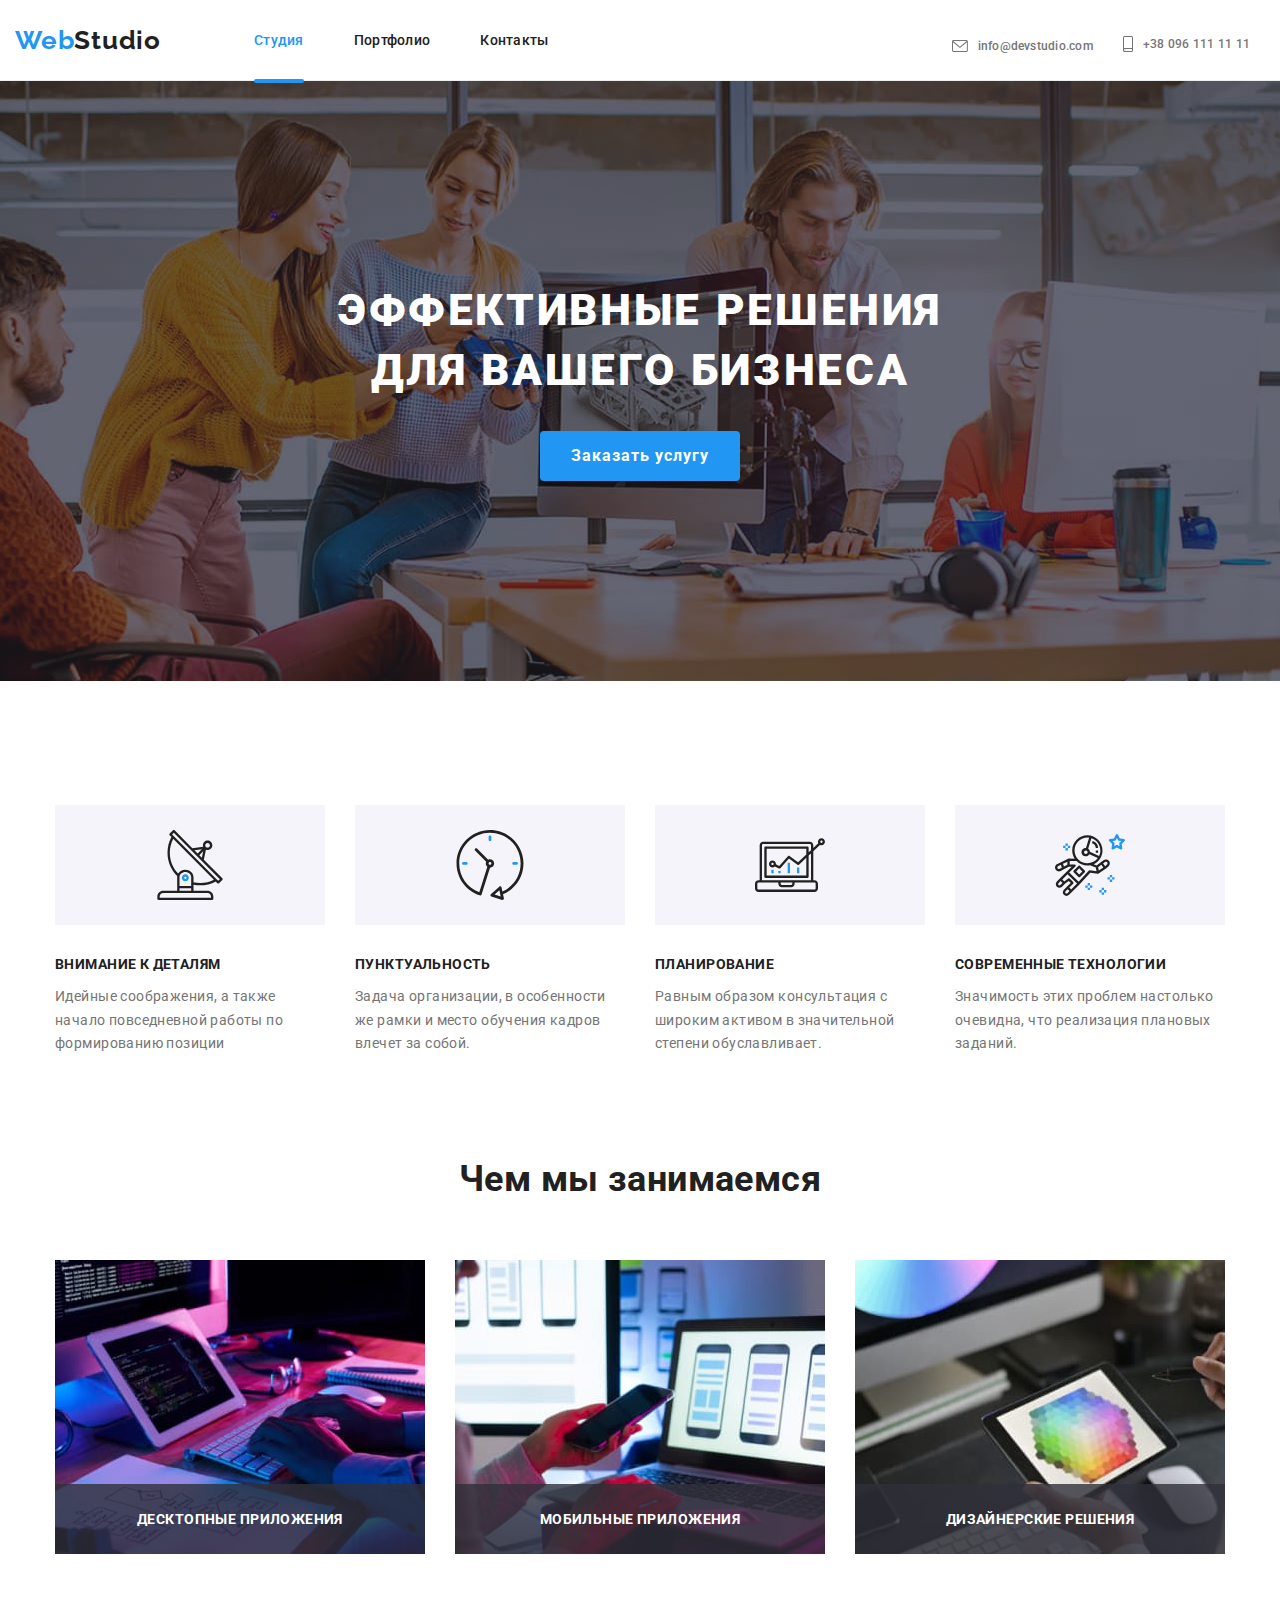
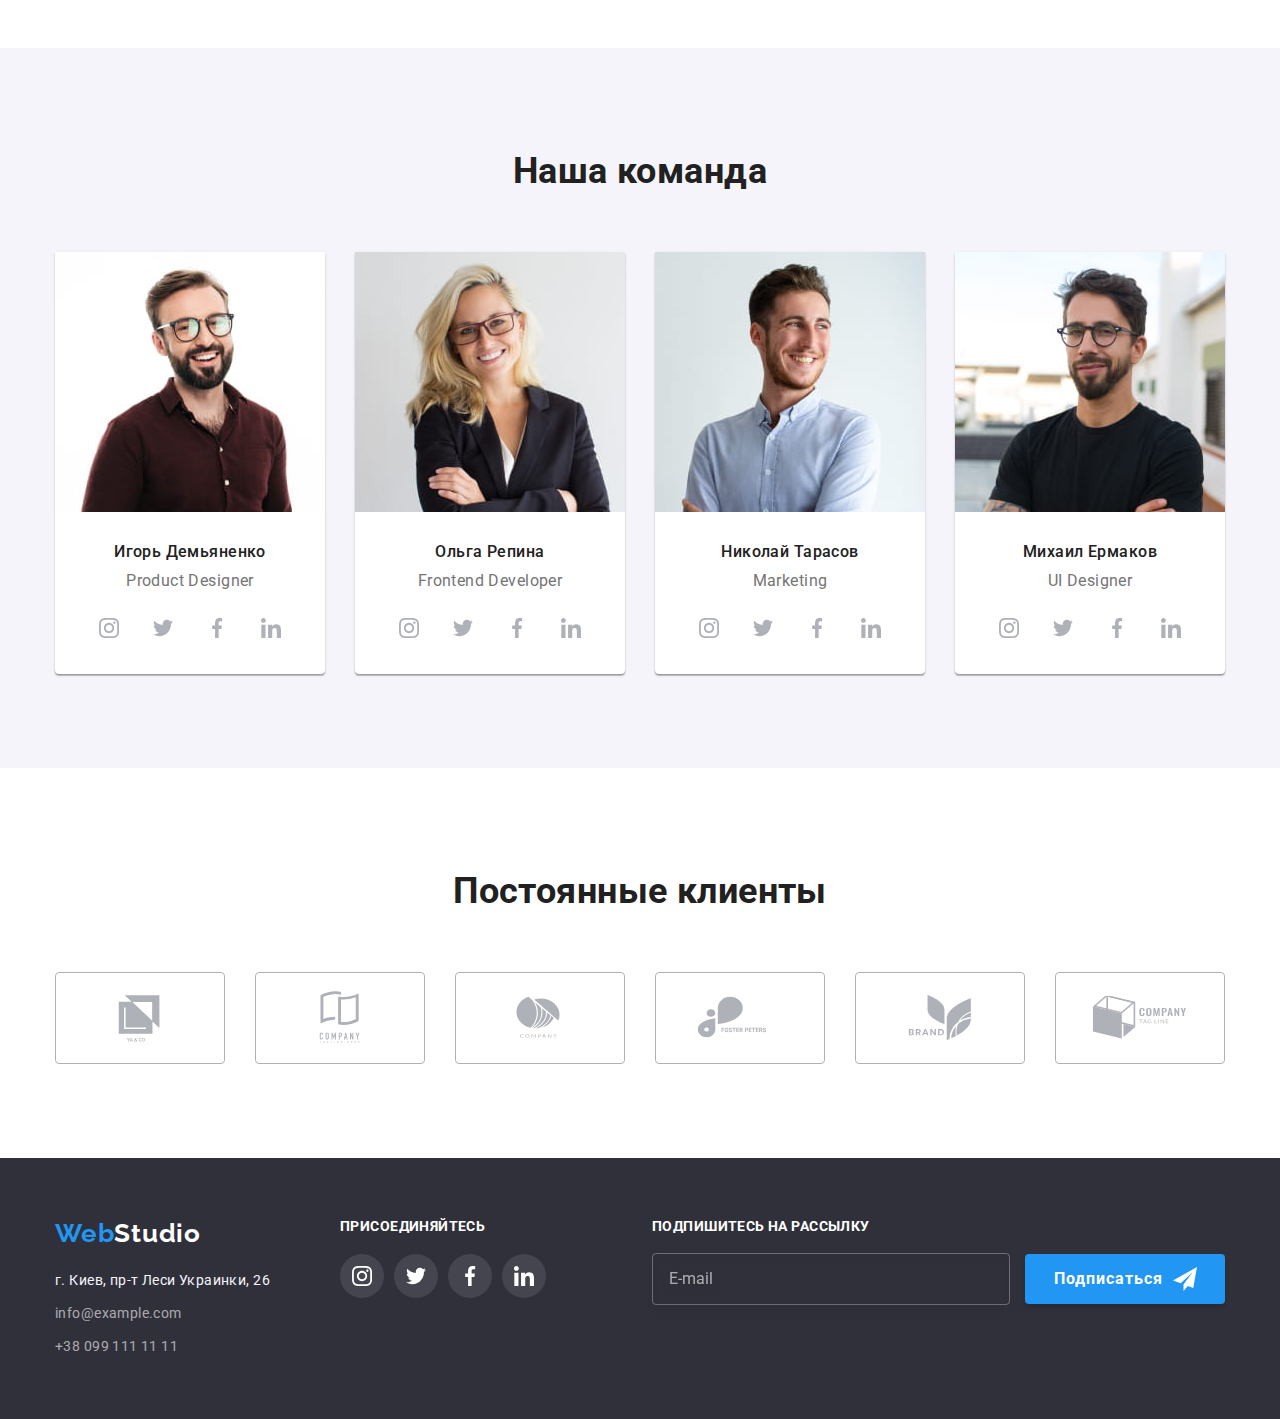
==== commit 62780489: "костыль к герою" ====
--- a/index.html
+++ b/index.html
@@ -173,9 +173,10 @@
         <ul class="card">
             <li class="card__team">
                 <picture>
-                    <source srcset="./images/team/igor/mob.jpg 1x, ./images/team/igor/mob.jpg 2x" media="(max-width: 767px)">
-                    <source srcset="./images/team/igor/tablet.jpg 1x, ./images/team/igor/tablet@2x.jpg 2x " media="(min-width: 768px)">
-                    <source srcset="./images/team/igor/desktop.jpg 1x, ./images/team/igor/desktop@2x.jpg 2x" media="(min-width: 1200px)">
+                    <source srcset="./images/team/igor/mob.jpg 1x, ./images/team/igor/mob@2x.jpg 2x" media="(max-width: 767px)" type="image/jpeg">
+                    <source srcset="./images/team/igor/desktop.jpg 1x, ./images/team/igor/desktop@2x.jpg 2x" media="(min-width: 1200px)" type="image/jpeg">
+                    <source srcset="./images/team/igor/tablet.jpg 1x, ./images/team/igor/tablet@2x.jpg 2x " media="(min-width: 768px)" type="image/jpeg">
+                    
                 <img class="card__img"
                 
                 src="./images/team/igor/mob.jpg" 
@@ -201,7 +202,26 @@
                             <use href="./images/icons.svg#icon-linkedin"></use></svg></a></li>
                     </ul>
                   </li>
-            <li class="card__team"><img class="card__img" src="./images/img-2.jpg" alt="Ольга Репина" width="270" height="270">
+            <li class="card__team">
+
+                <picture>
+                    <source srcset="./images/team/olga/mob.jpg 1x, ./images/team/olga/mob@2x.jpg 2x" media="(max-width: 767px)" type="image/jpeg">
+                    <source srcset="./images/team/olga/desktop.jpg 1x, ./images/team/olga/desktop@2x.jpg 2x" media="(min-width: 1200px)" type="image/jpeg">
+                    <source srcset="./images/team/olga/tablet.jpg 1x, ./images/team/olga/tablet@2x.jpg 2x " media="(min-width: 768px)" type="image/jpeg">
+                    
+                <img class="card__img"
+                
+                src="./images/team/olga/mob.jpg" 
+                alt="Ольга Репина" 
+                width="270" 
+                height="270" >
+
+
+                </picture>
+                
+                
+
+
                 <h3 class="card__name">Ольга Репина</h3> <p class="card__profession">Frontend Developer</p> 
                 <ul class="card__list">
                     <li class="card__item" ><a  class="card__tumb" href=""><svg class="card__icon" width="20px" height="20px" >
@@ -218,7 +238,23 @@
                 </ul>
             </li>
 
-            <li class="card__team"><img class="card__img" src="./images/img-1.jpg" alt="Николай Тарасов" width="270" height="270">
+            <li class="card__team">
+
+                <picture>
+                    <source srcset="./images/team/nikolai/mob.jpg 1x, ./images/team/nikolai/mob@2x.jpg 2x" media="(max-width: 767px)" type="image/jpeg">
+                    <source srcset="./images/team/nikolai/desktop.jpg 1x, ./images/team/nikolai/desktop@2x.jpg 2x" media="(min-width: 1200px)" type="image/jpeg">
+                    <source srcset="./images/team/nikolai/tablet.jpg 1x, ./images/team/nikolai/tablet@2x.jpg 2x " media="(min-width: 768px)" type="image/jpeg">
+                    
+                <img class="card__img"
+                
+                src="./images/team/nikolai/mob.jpg" 
+                alt="Николай Тарасов" 
+                width="270" 
+                height="270" >
+
+                </picture>
+
+
                 <h3 class="card__name">Николай Тарасов</h3><p class="card__profession">Marketing</p> 
                 <ul class="card__list">
                     <li class="card__item" ><a  class="card__tumb" href=""><svg class="card__icon" width="20px" height="20px" >
@@ -234,7 +270,21 @@
                         <use href="./images/icons.svg#icon-linkedin"></use></svg></a></li>
                 </ul>
             </li>
-            <li class="card__team"><img class="card__img" src="./images/img.jpg" alt="Михаил Ермаков" width="270" height="270"> 
+            <li class="card__team">
+                <picture>
+                    <source srcset="./images/team/michail/mob.jpg 1x, ./images/team/michail/mob@2x.jpg 2x" media="(max-width: 767px)" type="image/jpeg">
+                    <source srcset="./images/team/michail/desktop.jpg 1x, ./images/team/michail/desktop@2x.jpg 2x" media="(min-width: 1200px)" type="image/jpeg">
+                    <source srcset="./images/team/michail/tablet.jpg 1x, ./images/team/michail/tablet@2x.jpg 2x " media="(min-width: 768px)" type="image/jpeg">
+                    
+                <img class="card__img"
+                
+                src="./images/team/michail/mob.jpg" 
+                alt="Михаил Ермаков" 
+                width="270" 
+                height="270" >
+
+                </picture>
+
                 <h3 class="card__name">Михаил Ермаков</h3><p class="card__profession">UI Designer</p> 
                 <ul class="card__list">
                     <li class="card__item" ><a  class="card__tumb" href=""><svg class="card__icon" width="20px" height="20px" >
--- a/css/main.min.css
+++ b/css/main.min.css
@@ -1,2 +1,2 @@
-body{font-family:'Roboto', sans-serif;font-style:normal;background-color:#fff;font-size:14px;line-height:1.714;letter-spacing:0.03em;color:#757575}@media screen and (max-width: 1199px){body{padding-top:60px}}ul,li{list-style-type:none;padding-left:0px;margin:0;padding:0}h1,h2,h3,h4,p{margin:0;padding:0}.container{padding-left:15px;padding-right:15px;text-align:center;margin-left:auto;margin-right:auto}@media screen and (min-width: 1200px){.container{width:1200px}}.about-us,.section-team__title,.client{font-size:28px;line-height:33px;margin-bottom:50px;color:#212121;text-align:center}@media screen and (min-width: 900px){.about-us,.section-team__title,.client{font-size:36px;line-height:1.66}}.visually-hidden{position:absolute;width:1px;height:1px;margin:-1px;border:0;padding:0;white-space:nowrap;-webkit-clip-path:inset(100%);clip-path:inset(100%);clip:rect(0 0 0 0);overflow:hidden}.section{padding:60px 0}@media screen and (min-width: 900px){.section{padding:94px 0}}.button__hero,.newsletter__button,.form__button{text-align:center;-webkit-box-shadow:0px 4px 4px rgba(0,0,0,0.15);box-shadow:0px 4px 4px rgba(0,0,0,0.15);border-radius:4px;border:none;color:#fff;background-color:#2196F3;cursor:pointer;font-weight:700;font-size:16px;line-height:1.88;letter-spacing:0.06em}.header{display:-webkit-box;display:-ms-flexbox;display:flex;-webkit-box-align:center;-ms-flex-align:center;align-items:center;border-bottom:1px solid #eee;position:fixed;z-index:999;background-color:#fff;top:0;width:100%}@media screen and (min-width: 1200px){.header{position:relative}}.header__nav{display:-webkit-box;display:-ms-flexbox;display:flex;-webkit-box-align:center;-ms-flex-align:center;align-items:center;padding:15px 0}@media screen and (min-width: 767px){.header__nav{padding:0}}@media screen and (min-width: 1600px){.header__nav{margin-left:200px}}.header__list{display:-webkit-box;display:-ms-flexbox;display:flex}@media screen and (max-width: 768px){.header__list{display:none}}@media screen and (min-width: 768px){.header__list{display:-webkit-box;display:-ms-flexbox;display:flex;margin-left:88px}}@media screen and (min-width: 1200px){.header__list{margin-left:93px}}.header__logo,.footer__logo{color:#2196F3;display:-webkit-inline-box;display:-ms-inline-flexbox;display:inline-flex;text-decoration:none;font-family:'Raleway';font-style:normal;font-weight:700;font-size:24px;line-height:28px;letter-spacing:0.03em}@media screen and (min-width: 1200px){.header__logo,.footer__logo{font-size:26px;line-height:1.192}}.header__logo-black{color:#212121}.header__link{color:#212121;display:block;padding-top:32px;padding-bottom:32px;cursor:pointer;font-style:normal;font-weight:500;line-height:1.142;letter-spacing:0.02em;text-decoration:none;-webkit-transition:color 250ms cubic-bezier(0.4, 0, 0.2, 1);transition:color 250ms cubic-bezier(0.4, 0, 0.2, 1)}.header__link:focus,.header__link:active,.header__link:hover{color:#2196F3}.header__item+.header__item{margin-left:50px}.header__link--border{color:#2196F3;position:relative}.header__link--border::after{position:absolute;content:'';display:block;bottom:-3px;height:4px;width:100%;background-color:#2196F3;border-radius:2px}.contact{display:-webkit-box;display:-ms-flexbox;display:flex;font-style:normal;font-weight:500;line-height:1.142;letter-spacing:0.02em}@media screen and (max-width: 768px){.contact{display:none}}@media screen and (min-width: 768px){.contact{display:-webkit-box;display:-ms-flexbox;display:flex;-webkit-box-orient:vertical;-webkit-box-direction:normal;-ms-flex-direction:column;flex-direction:column;margin-left:auto;font-size:12px;line-height:14px;margin-right:15px}}@media screen and (min-width: 1200px){.contact{-webkit-box-orient:horizontal;-webkit-box-direction:normal;-ms-flex-direction:row;flex-direction:row;-webkit-box-align:baseline;-ms-flex-align:baseline;align-items:baseline}}@media screen and (min-width: 1600px){.contact{margin-right:200px}}.contact__info{display:-webkit-box;display:-ms-flexbox;display:flex;-webkit-box-align:center;-ms-flex-align:center;align-items:center;color:#757575;text-decoration:none;-webkit-transition:color 250ms cubic-bezier(0.4, 0, 0.2, 1);transition:color 250ms cubic-bezier(0.4, 0, 0.2, 1)}.contact__info:focus,.contact__info:hover{color:#2196F3}@media screen and (min-width: 768px){.contact__item{margin-top:10px}}@media screen and (min-width: 1200px){.contact__item{margin-left:30px}}.contact__icon{margin-right:8px;fill:currentColor}@media screen and (min-width: 1200px){.contact__icon{margin-right:10px}}.contact__icon:hover{color:currentColor}.hero{margin:0 auto;background-position:center;padding-top:200px;padding-bottom:200px;background-color:#2F303A;background-image:-webkit-gradient(linear, left top, right top, from(rgba(47,48,58,0.4)), to(rgba(47,48,58,0.4))),url("../../images/header/mob.jpg");background-image:linear-gradient(to right, rgba(47,48,58,0.4), rgba(47,48,58,0.4)),url("../../images/header/mob.jpg");background-size:cover;background-repeat:no-repeat;display:block;max-width:100%}@media (min-device-pixel-ratio: 2), (-webkit-min-device-pixel-ratio: 2), (min-resolution: 192dpi), (min-resolution: 2dppx){.hero{background-image:-webkit-gradient(linear, left top, right top, from(rgba(47,48,58,0.4)), to(rgba(47,48,58,0.4))),url("../../images/header/mob@2x.jpg");background-image:linear-gradient(to right, rgba(47,48,58,0.4), rgba(47,48,58,0.4)),url("../../images/header/mob@2x.jpg")}}@media screen and (min-width: 768px){.hero{background-image:-webkit-gradient(linear, left top, right top, from(rgba(47,48,58,0.4)), to(rgba(47,48,58,0.4))),url("../../images/header/tablet.jpg");background-image:linear-gradient(to right, rgba(47,48,58,0.4), rgba(47,48,58,0.4)),url("../../images/header/tablet.jpg")}}@media screen and (min-width: 768px) and (min-device-pixel-ratio: 2), screen and (min-width: 768px) and (-webkit-min-device-pixel-ratio: 2), screen and (min-width: 768px) and (min-resolution: 192dpi), screen and (min-width: 768px) and (min-resolution: 2dppx){.hero{background-image:-webkit-gradient(linear, left top, right top, from(rgba(47,48,58,0.4)), to(rgba(47,48,58,0.4))),url("../../images/header/tablet@2x.jpg");background-image:linear-gradient(to right, rgba(47,48,58,0.4), rgba(47,48,58,0.4)),url("../../images/header/tablet@2x.jpg")}}@media screen and (min-width: 1200px){.hero{background-image:-webkit-gradient(linear, left top, right top, from(rgba(47,48,58,0.4)), to(rgba(47,48,58,0.4))),url("../../images/header/hero.jpg");background-image:linear-gradient(to right, rgba(47,48,58,0.4), rgba(47,48,58,0.4)),url("../../images/header/hero.jpg")}}@media screen and (min-width: 1200px) and (min-device-pixel-ratio: 2), screen and (min-width: 1200px) and (-webkit-min-device-pixel-ratio: 2), screen and (min-width: 1200px) and (min-resolution: 192dpi), screen and (min-width: 1200px) and (min-resolution: 2dppx){.hero{background-image:-webkit-gradient(linear, left top, right top, from(rgba(47,48,58,0.4)), to(rgba(47,48,58,0.4))),url("../../images/header/hero@2x.jpg");background-image:linear-gradient(to right, rgba(47,48,58,0.4), rgba(47,48,58,0.4)),url("../../images/header/hero@2x.jpg")}}.hero__text{color:#fff;max-width:360px;margin-left:auto;margin-right:auto;font-weight:900;font-size:26px;line-height:1.36;letter-spacing:0.06em;text-transform:uppercase}@media screen and (min-width: 900px){.hero__text{max-width:696px;font-size:44px}}.button__hero{margin-top:30px;width:200px;height:50px}.feature__title{margin-bottom:10px;color:#212121;line-height:1.42;font-size:14px;text-transform:uppercase}.feature__tumb{max-width:450px;margin-bottom:30px;height:120px;margin-top:30px}@media screen and (min-width: 480px){.feature__item{max-width:450px}}@media screen and (min-width: 768px){.feature__item{max-width:354px}}.feature__text{text-align:start}.feature{display:-webkit-box;display:-ms-flexbox;display:flex;-ms-flex-wrap:wrap;flex-wrap:wrap;-webkit-box-orient:vertical;-webkit-box-direction:normal;-ms-flex-direction:column;flex-direction:column;-webkit-box-align:center;-ms-flex-align:center;align-items:center;gap:30px}@media screen and (min-width: 768px){.feature{-webkit-box-orient:horizontal;-webkit-box-direction:normal;-ms-flex-direction:row;flex-direction:row;-ms-flex-pack:distribute;justify-content:space-around}}@media screen and (min-width: 768px) and (max-width: 1199px){.feature{max-width:863px;margin-left:auto;margin-right:auto}}@media screen and (min-width: 768px){.feature__item{text-align:left}}@media screen and (min-width: 768px) and (min-width: 1200px){.feature__item{width:270px}}@media screen and (min-width: 768px){.feature__tumb{display:-webkit-box;display:-ms-flexbox;display:flex;-webkit-box-pack:center;-ms-flex-pack:center;justify-content:center;-webkit-box-align:center;-ms-flex-align:center;align-items:center;background-color:#F5F4FA}}.about-us__list{display:-webkit-box;display:-ms-flexbox;display:flex}.about-us__item{position:relative}.about-us__item:nth-child(-n+2){margin-right:30px}.about-us__desc{display:-webkit-box;display:-ms-flexbox;display:flex;-webkit-box-pack:center;-ms-flex-pack:center;justify-content:center;-webkit-box-align:center;-ms-flex-align:center;align-items:center;position:absolute;bottom:0px;height:70px;width:100%;left:50%;-webkit-transform:translate(-50%);transform:translate(-50%);font-weight:700;line-height:1.142;color:#fff;text-transform:uppercase;background-color:rgba(47,48,58,0.8)}.section-zero{padding-top:0}.about-us__img{display:block;max-width:370px}@media screen and (max-width: 1200px){.section-zero{visibility:hidden;display:none}}.section-team{background-color:#F5F4FA}.card{display:-webkit-box;display:-ms-flexbox;display:flex;-ms-flex-wrap:wrap;flex-wrap:wrap;gap:30px}@media screen and (min-width: 1200px){.card{-ms-flex-wrap:nowrap;flex-wrap:nowrap}}.card li{background-color:#fff;-webkit-box-shadow:0px 1px 3px rgba(0,0,0,0.12),0px 1px 1px rgba(0,0,0,0.14),0px 2px 1px rgba(0,0,0,0.2);box-shadow:0px 1px 3px rgba(0,0,0,0.12),0px 1px 1px rgba(0,0,0,0.14),0px 2px 1px rgba(0,0,0,0.2);border-radius:0px 0px 4px 4px}.card .card__team{-webkit-box-flex:100%;-ms-flex:100%;flex:100%}@media screen and (min-width: 768px){.card .card__team{-webkit-box-flex:calc(50% - 30px);-ms-flex:calc(50% - 30px);flex:calc(50% - 30px)}}@media screen and (min-width: 1200px){.card .card__team{-webkit-box-flex:calc(25% - 90px);-ms-flex:calc(25% - 90px);flex:calc(25% - 90px)}}.card__name{margin-top:30px;margin-bottom:10px;color:#212121;font-weight:500;font-size:16px;line-height:1.187;text-align:center}.card__profession{margin-bottom:16px;font-size:16px;line-height:1.187;text-align:center}.card__img{width:100%;height:auto;display:block}.card__list{display:-webkit-box;display:-ms-flexbox;display:flex;margin-bottom:24px;-webkit-box-pack:center;-ms-flex-pack:center;justify-content:center}.card__list>li{-webkit-box-shadow:none;box-shadow:none}.card__tumb{border-radius:50%;width:44px;height:44px;display:-webkit-box;display:-ms-flexbox;display:flex;-webkit-box-pack:center;-ms-flex-pack:center;justify-content:center;-webkit-box-align:center;-ms-flex-align:center;align-items:center;background-color:#fff;color:#AFB1B8;-webkit-transition:color 250ms cubic-bezier(0.4, 0, 0.2, 1),background-color 250ms cubic-bezier(0.4, 0, 0.2, 1);transition:color 250ms cubic-bezier(0.4, 0, 0.2, 1),background-color 250ms cubic-bezier(0.4, 0, 0.2, 1)}.card__tumb:hover{color:#fff;background-color:#2196F3}.card__tumb .card__icon{fill:currentColor}.card__item+.card__item{margin-left:10px}.client__list{display:-webkit-box;display:-ms-flexbox;display:flex;-ms-flex-wrap:wrap;flex-wrap:wrap;-webkit-box-pack:center;-ms-flex-pack:center;justify-content:center;gap:30px}@media screen and (min-width: 768px) and (max-width: 1199px){.client__list{width:738px;margin-left:auto;margin-right:auto}}.client__link{display:-webkit-box;display:-ms-flexbox;display:flex;-webkit-box-align:center;-ms-flex-align:center;align-items:center;-webkit-box-pack:center;-ms-flex-pack:center;justify-content:center;width:210px;height:92px;background-color:#fff;color:#AFB1B8;border:1px solid #AFB1B8;border-radius:4px;-webkit-transition:color 250ms cubic-bezier(0.4, 0, 0.2, 1),border 250ms cubic-bezier(0.4, 0, 0.2, 1);transition:color 250ms cubic-bezier(0.4, 0, 0.2, 1),border 250ms cubic-bezier(0.4, 0, 0.2, 1)}.client__link:hover{color:#2196F3;border:1px solid #2196F3}@media screen and (min-width: 1200px){.client__link{width:170px}}.client__icon{fill:currentColor;width:106px;height:60px}.client__item:nth-child(6){margin:0px}.back-footer{background-color:#2F303A;padding-top:60px;padding-bottom:60px}@media screen and (min-width: 1200px){.footer{display:-webkit-box;display:-ms-flexbox;display:flex;-webkit-box-align:start;-ms-flex-align:start;align-items:flex-start;text-align:left}}.footer__logo{margin-left:0;margin-top:0;margin-bottom:20px;display:block}.footer__logo .footer__logo-white{color:#fff}.footer__address{color:#F5F4FA;font-style:normal}.footer__address-bottom{margin-bottom:9px}.footer__contact{display:block;color:rgba(255,255,255,0.6);text-decoration:none;font-style:normal}.footer-social{margin:60px 0}@media screen and (min-width: 768px){.footer-social{margin:0}}@media screen and (min-width: 1200px){.footer-social{margin-left:70px}}.footer-social__title{font-weight:700;line-height:1.142;color:#fff;text-transform:uppercase;margin-bottom:20px}.footer-social__list{display:-webkit-box;display:-ms-flexbox;display:flex;-webkit-box-pack:center;-ms-flex-pack:center;justify-content:center}.footer-social__link{border-radius:50%;background-color:rgba(255,255,255,0.1);color:#fff;width:44px;height:44px;display:-webkit-box;display:-ms-flexbox;display:flex;-webkit-box-pack:center;-ms-flex-pack:center;justify-content:center;-webkit-box-align:center;-ms-flex-align:center;align-items:center;-webkit-transition:background-color 250ms cubic-bezier(0.4, 0, 0.2, 1);transition:background-color 250ms cubic-bezier(0.4, 0, 0.2, 1)}.footer-social__item :hover.footer-social__link{background-color:#2196F3}.footer-social__item+.footer-social__item{margin-left:10px}.footer-social__icon{width:20px;height:20px;fill:currentColor}.newsletter{margin-left:auto}.newsletter__title{display:block;text-transform:uppercase;margin-bottom:20px;color:#fff;font-weight:700;line-height:16px}@media screen and (min-width: 768px){.newsletter__title{margin-top:60px}}@media screen and (min-width: 1200px){.newsletter__title{margin:0px}}.newsletter__email{padding:15px 16px;width:100%;outline:none;border:1px solid rgba(255,255,255,0.3);background-color:rgba(0,0,0,0);-webkit-filter:drop-shadow(0px 4px 4px rgba(0,0,0,0.15));filter:drop-shadow(0px 4px 4px rgba(0,0,0,0.15));border-radius:4px;font-size:16px;line-height:20px;color:rgba(255,255,255,0.6)}@media screen and (min-width: 768px){.newsletter__email{display:block;width:450px;margin:0 auto}}@media screen and (min-width: 1200px){.newsletter__email{display:inline-block;width:358px;margin:0 auto}}.newsletter__email::-webkit-input-placeholder{font-size:16px;line-height:20px;color:rgba(255,255,255,0.6)}.newsletter__email:-ms-input-placeholder{font-size:16px;line-height:20px;color:rgba(255,255,255,0.6)}.newsletter__email::-ms-input-placeholder{font-size:16px;line-height:20px;color:rgba(255,255,255,0.6)}.newsletter__email::placeholder{font-size:16px;line-height:20px;color:rgba(255,255,255,0.6)}.newsletter__button{position:relative;padding:10px 62px 10px 29px;margin-left:12px;margin-top:20px}.newsletter__icon{position:absolute;top:13px;right:28px}@media screen and (min-width: 768px){.footre-tablet{display:-webkit-box;display:-ms-flexbox;display:flex;-ms-flex-pack:distribute;justify-content:space-around}}.backdrop{position:fixed;background-color:rgba(0,0,0,0.2);top:0;left:0;width:100%;height:100%;opacity:1;-webkit-transition:opacity 250ms cubic-bezier(0.4, 0, 0.2, 1);transition:opacity 250ms cubic-bezier(0.4, 0, 0.2, 1);padding:93px 15px;overflow-y:scroll}.modal{position:relative;background:#fff;-webkit-box-shadow:0px 1px 3px rgba(0,0,0,0.12),0px 1px 1px rgba(0,0,0,0.14),0px 2px 1px rgba(0,0,0,0.2);box-shadow:0px 1px 3px rgba(0,0,0,0.12),0px 1px 1px rgba(0,0,0,0.14),0px 2px 1px rgba(0,0,0,0.2);border-radius:4px;padding:40px;-webkit-transition:-webkit-transform 250ms cubic-bezier(0.4, 0, 0.2, 1);transition:-webkit-transform 250ms cubic-bezier(0.4, 0, 0.2, 1);transition:transform 250ms cubic-bezier(0.4, 0, 0.2, 1);transition:transform 250ms cubic-bezier(0.4, 0, 0.2, 1), -webkit-transform 250ms cubic-bezier(0.4, 0, 0.2, 1)}@media screen and (min-width: 768px){.modal{position:absolute;height:609px;width:450px;top:50%;left:50%;-webkit-transform:translate(-50%, -50%) scale(1);transform:translate(-50%, -50%) scale(1)}}@media screen and (min-width: 1200px){.modal{height:581px;width:528px}}.form{font-weight:700;font-size:20px;line-height:30px;color:#212121;margin-bottom:12px;text-align:center}@media screen and (min-width: 1200px){.form{line-height:23px}}.form__label{display:block;margin-bottom:4px;font-size:12px;line-height:14px;letter-spacing:0.01em}.form__input{display:block;width:100%;margin-bottom:10px;border:1px solid rgba(33,33,33,0.2);border-radius:4px;padding:12px 42px;-webkit-transition:border 250ms cubic-bezier(0.4, 0, 0.2, 1);transition:border 250ms cubic-bezier(0.4, 0, 0.2, 1)}.form__input:focus{outline:none;border:1px solid #2196F3}.form__coment{width:100%;height:120px;resize:none;padding:12px 16px;margin-bottom:20px}.form__link{color:#2196F3}.form__button{display:block;margin-left:auto;margin-right:auto;margin-top:30px;padding:10px 55px;-webkit-transition:background-color 250ms cubic-bezier(0.4, 0, 0.2, 1);transition:background-color 250ms cubic-bezier(0.4, 0, 0.2, 1)}.form__button:hover{background-color:#188CE8}.backdrop.is-hidden{pointer-events:none;opacity:0}.backdrop.is-hidden .modal{-webkit-transform:translate(-50%, -50%) scale(0.1);transform:translate(-50%, -50%) scale(0.1)}.modal__close{position:absolute;right:8px;top:8px;background:#fff;border:1px solid rgba(0,0,0,0.1);outline:none;border-radius:50%;width:30px;height:30px;cursor:pointer}.modal__close:hover{color:#2196F3}.modal__icon{width:11px;height:11px;fill:currentColor;-webkit-transition:fill 250ms cubic-bezier(0.4, 0, 0.2, 1);transition:fill 250ms cubic-bezier(0.4, 0, 0.2, 1)}.form__container{position:relative}.form__tumb{color:#212121;-webkit-transition:color 250ms cubic-bezier(0.4, 0, 0.2, 1);transition:color 250ms cubic-bezier(0.4, 0, 0.2, 1)}.form__input:focus+.form__tumb{color:#2196F3}.form__icon{position:absolute;top:50%;left:12px;width:18px;height:18px;fill:currentColor}.form__checkbox-back{position:absolute;top:50%;left:0;-webkit-transform:translateY(-50%);transform:translateY(-50%);background-color:#fff;width:16px;height:15px;position:absolute;border:solid 2px #212121;border-radius:3px}.form__checkbox{position:relative;padding-left:20px;line-height:14px;font-size:12px}.form__checkbox-icon{display:inline-block;position:absolute;width:16px;height:15px}.form__checkbox-check:checked+.form__checkbox-back{background-color:#188CE8;border-color:transparent;border-radius:3px;background-image:url("../images/mark.svg");background-size:contain;background-repeat:no-repeat}.mobail-container{display:-webkit-box;display:-ms-flexbox;display:flex;position:fixed;z-index:1;top:0;right:0;bottom:0;left:0;text-align:start;-webkit-transform:translateX(200vw);transform:translateX(200vw);background-color:#fff;padding:48px 40px;-webkit-box-orient:vertical;-webkit-box-direction:normal;-ms-flex-direction:column;flex-direction:column;-webkit-box-pack:justify;-ms-flex-pack:justify;justify-content:space-between}.mobail-container.is-open{-webkit-transform:translateX(0);transform:translateX(0)}@media screen and (max-width: 767px){.mobail-container .header__logo,.mobail-container .footer__logo{font-weight:700;font-size:24px;line-height:28px;letter-spacing:0.03em}}@media screen and (min-width: 767px){.mobail-container{display:none}}.mobail-menu__link{font-style:normal;font-weight:500;font-size:40px;line-height:47px;letter-spacing:0.02em;text-decoration:none;color:#212121}.mobail-menu__link--active{color:#2196F3}.mobail-menu__item:not(:last-child){margin-bottom:32px}.mobail-menu__item:nth-child(3){margin-bottom:302px}.mobail-menu__contact__item{margin-bottom:32px}.mobail-menu__tel{font-weight:500;font-size:34px;line-height:40px;letter-spacing:0.02em;color:#2196F3;text-decoration:none}.mobail-menu__mail{font-size:24px;line-height:28px;text-decoration:none;color:#757575}.mobail-menu__social{display:-webkit-box;display:-ms-flexbox;display:flex;margin-top:64px}.mobail-menu__social-item{-webkit-box-shadow:0px 4px 8px rgba(0,0,0,0.04),0px 2px 4px rgba(0,0,0,0.08),0px 1px 3px rgba(0,0,0,0.16);box-shadow:0px 4px 8px rgba(0,0,0,0.04),0px 2px 4px rgba(0,0,0,0.08),0px 1px 3px rgba(0,0,0,0.16)}.mobail-menu__social-item+.mobail-menu__social-item{margin-left:20px}.mobail-menu__social-link{text-decoration:none;color:#2196F3;font-weight:500;font-size:18px;line-height:1.22;letter-spacing:0.02em}.menu-button{display:inline-block;position:fixed;top:10px;right:20px;z-index:44;margin:0;padding:0;border:none;background-color:transparent;z-index:999;margin-right:15px}@media screen and (min-width: 767px){.menu-button{display:none}}.menu-button .menu-button__open{display:none}.menu-button.is-open .menu-button__open{display:block}.menu-button.is-open .menu-button__close{display:none}
+body{font-family:'Roboto', sans-serif;font-style:normal;background-color:#fff;font-size:14px;line-height:1.714;letter-spacing:0.03em;color:#757575}@media screen and (max-width: 1199px){body{padding-top:60px}}ul,li{list-style-type:none;padding-left:0px;margin:0;padding:0}h1,h2,h3,h4,p{margin:0;padding:0}.container{padding-left:15px;padding-right:15px;text-align:center;margin-left:auto;margin-right:auto}@media screen and (min-width: 1200px){.container{width:1200px}}.about-us,.section-team__title,.client{font-size:28px;line-height:33px;margin-bottom:50px;color:#212121;text-align:center}@media screen and (min-width: 900px){.about-us,.section-team__title,.client{font-size:36px;line-height:1.66}}.visually-hidden{position:absolute;width:1px;height:1px;margin:-1px;border:0;padding:0;white-space:nowrap;-webkit-clip-path:inset(100%);clip-path:inset(100%);clip:rect(0 0 0 0);overflow:hidden}.section{padding:60px 0}@media screen and (min-width: 900px){.section{padding:94px 0}}.button__hero,.newsletter__button,.form__button{text-align:center;-webkit-box-shadow:0px 4px 4px rgba(0,0,0,0.15);box-shadow:0px 4px 4px rgba(0,0,0,0.15);border-radius:4px;border:none;color:#fff;background-color:#2196F3;cursor:pointer;font-weight:700;font-size:16px;line-height:1.88;letter-spacing:0.06em}.header{display:-webkit-box;display:-ms-flexbox;display:flex;-webkit-box-align:center;-ms-flex-align:center;align-items:center;border-bottom:1px solid #eee;position:fixed;z-index:999;background-color:#fff;top:0;width:100%}@media screen and (min-width: 1200px){.header{position:relative}}.header__nav{display:-webkit-box;display:-ms-flexbox;display:flex;-webkit-box-align:center;-ms-flex-align:center;align-items:center;padding:15px 0}@media screen and (min-width: 767px){.header__nav{padding:0}}@media screen and (min-width: 1600px){.header__nav{margin-left:200px}}.header__list{display:-webkit-box;display:-ms-flexbox;display:flex}@media screen and (max-width: 768px){.header__list{display:none}}@media screen and (min-width: 768px){.header__list{display:-webkit-box;display:-ms-flexbox;display:flex;margin-left:88px}}@media screen and (min-width: 1200px){.header__list{margin-left:93px}}.header__logo,.footer__logo{color:#2196F3;display:-webkit-inline-box;display:-ms-inline-flexbox;display:inline-flex;text-decoration:none;font-family:'Raleway';font-style:normal;font-weight:700;font-size:24px;line-height:28px;letter-spacing:0.03em}@media screen and (min-width: 1200px){.header__logo,.footer__logo{font-size:26px;line-height:1.192}}.header__logo-black{color:#212121}.header__link{color:#212121;display:block;padding-top:32px;padding-bottom:32px;cursor:pointer;font-style:normal;font-weight:500;line-height:1.142;letter-spacing:0.02em;text-decoration:none;-webkit-transition:color 250ms cubic-bezier(0.4, 0, 0.2, 1);transition:color 250ms cubic-bezier(0.4, 0, 0.2, 1)}.header__link:focus,.header__link:active,.header__link:hover{color:#2196F3}.header__item+.header__item{margin-left:50px}.header__link--border{color:#2196F3;position:relative}.header__link--border::after{position:absolute;content:'';display:block;bottom:-3px;height:4px;width:100%;background-color:#2196F3;border-radius:2px}.contact{display:-webkit-box;display:-ms-flexbox;display:flex;font-style:normal;font-weight:500;line-height:1.142;letter-spacing:0.02em}@media screen and (max-width: 768px){.contact{display:none}}@media screen and (min-width: 768px){.contact{display:-webkit-box;display:-ms-flexbox;display:flex;-webkit-box-orient:vertical;-webkit-box-direction:normal;-ms-flex-direction:column;flex-direction:column;margin-left:auto;font-size:12px;line-height:14px;margin-right:15px}}@media screen and (min-width: 1200px){.contact{-webkit-box-orient:horizontal;-webkit-box-direction:normal;-ms-flex-direction:row;flex-direction:row;-webkit-box-align:baseline;-ms-flex-align:baseline;align-items:baseline}}@media screen and (min-width: 1600px){.contact{margin-right:200px}}.contact__info{display:-webkit-box;display:-ms-flexbox;display:flex;-webkit-box-align:center;-ms-flex-align:center;align-items:center;color:#757575;text-decoration:none;-webkit-transition:color 250ms cubic-bezier(0.4, 0, 0.2, 1);transition:color 250ms cubic-bezier(0.4, 0, 0.2, 1)}.contact__info:focus,.contact__info:hover{color:#2196F3}@media screen and (min-width: 768px){.contact__item{margin-top:10px}}@media screen and (min-width: 1200px){.contact__item{margin-left:30px}}.contact__icon{margin-right:8px;fill:currentColor}@media screen and (min-width: 1200px){.contact__icon{margin-right:10px}}.contact__icon:hover{color:currentColor}.hero{margin:0 auto;background-position:center;padding-top:200px;padding-bottom:200px;background-color:#2F303A;background-image:-webkit-gradient(linear, left top, right top, from(rgba(47,48,58,0.4)), to(rgba(47,48,58,0.4))),url("../images/header/mob.jpg");background-image:linear-gradient(to right, rgba(47,48,58,0.4), rgba(47,48,58,0.4)),url("../images/header/mob.jpg");background-size:cover;background-repeat:no-repeat;display:block;max-width:100%}@media (min-device-pixel-ratio: 2), (-webkit-min-device-pixel-ratio: 2), (min-resolution: 192dpi), (min-resolution: 2dppx){.hero{background-image:-webkit-gradient(linear, left top, right top, from(rgba(47,48,58,0.4)), to(rgba(47,48,58,0.4))),url("../images/header/mob@2x.jpg");background-image:linear-gradient(to right, rgba(47,48,58,0.4), rgba(47,48,58,0.4)),url("../images/header/mob@2x.jpg")}}@media screen and (min-width: 768px){.hero{background-image:-webkit-gradient(linear, left top, right top, from(rgba(47,48,58,0.4)), to(rgba(47,48,58,0.4))),url("../images/header/tablet.jpg");background-image:linear-gradient(to right, rgba(47,48,58,0.4), rgba(47,48,58,0.4)),url("../images/header/tablet.jpg")}}@media screen and (min-width: 768px) and (min-device-pixel-ratio: 2), screen and (min-width: 768px) and (-webkit-min-device-pixel-ratio: 2), screen and (min-width: 768px) and (min-resolution: 192dpi), screen and (min-width: 768px) and (min-resolution: 2dppx){.hero{background-image:-webkit-gradient(linear, left top, right top, from(rgba(47,48,58,0.4)), to(rgba(47,48,58,0.4))),url("../images/header/tablet@2x.jpg");background-image:linear-gradient(to right, rgba(47,48,58,0.4), rgba(47,48,58,0.4)),url("../images/header/tablet@2x.jpg")}}@media screen and (min-width: 1200px){.hero{background-image:-webkit-gradient(linear, left top, right top, from(rgba(47,48,58,0.4)), to(rgba(47,48,58,0.4))),url("../images/header/hero.jpg");background-image:linear-gradient(to right, rgba(47,48,58,0.4), rgba(47,48,58,0.4)),url("../images/header/hero.jpg")}}@media screen and (min-width: 1200px) and (min-device-pixel-ratio: 2), screen and (min-width: 1200px) and (-webkit-min-device-pixel-ratio: 2), screen and (min-width: 1200px) and (min-resolution: 192dpi), screen and (min-width: 1200px) and (min-resolution: 2dppx){.hero{background-image:-webkit-gradient(linear, left top, right top, from(rgba(47,48,58,0.4)), to(rgba(47,48,58,0.4))),url("../images/header/hero@2x.jpg");background-image:linear-gradient(to right, rgba(47,48,58,0.4), rgba(47,48,58,0.4)),url("../images/header/hero@2x.jpg")}}.hero__text{color:#fff;max-width:360px;margin-left:auto;margin-right:auto;font-weight:900;font-size:26px;line-height:1.36;letter-spacing:0.06em;text-transform:uppercase}@media screen and (min-width: 900px){.hero__text{max-width:696px;font-size:44px}}.button__hero{margin-top:30px;width:200px;height:50px}.feature__title{margin-bottom:10px;color:#212121;line-height:1.42;font-size:14px;text-transform:uppercase}.feature__tumb{max-width:450px;margin-bottom:30px;height:120px;margin-top:30px}@media screen and (min-width: 480px){.feature__item{max-width:450px}}@media screen and (min-width: 768px){.feature__item{max-width:354px}}.feature__text{text-align:start}.feature{display:-webkit-box;display:-ms-flexbox;display:flex;-ms-flex-wrap:wrap;flex-wrap:wrap;-webkit-box-orient:vertical;-webkit-box-direction:normal;-ms-flex-direction:column;flex-direction:column;-webkit-box-align:center;-ms-flex-align:center;align-items:center;gap:30px}@media screen and (min-width: 768px){.feature{-webkit-box-orient:horizontal;-webkit-box-direction:normal;-ms-flex-direction:row;flex-direction:row;-ms-flex-pack:distribute;justify-content:space-around}}@media screen and (min-width: 768px) and (max-width: 1199px){.feature{max-width:863px;margin-left:auto;margin-right:auto}}@media screen and (min-width: 768px){.feature__item{text-align:left}}@media screen and (min-width: 768px) and (min-width: 1200px){.feature__item{width:270px}}@media screen and (min-width: 768px){.feature__tumb{display:-webkit-box;display:-ms-flexbox;display:flex;-webkit-box-pack:center;-ms-flex-pack:center;justify-content:center;-webkit-box-align:center;-ms-flex-align:center;align-items:center;background-color:#F5F4FA}}.about-us__list{display:-webkit-box;display:-ms-flexbox;display:flex}.about-us__item{position:relative}.about-us__item:nth-child(-n+2){margin-right:30px}.about-us__desc{display:-webkit-box;display:-ms-flexbox;display:flex;-webkit-box-pack:center;-ms-flex-pack:center;justify-content:center;-webkit-box-align:center;-ms-flex-align:center;align-items:center;position:absolute;bottom:0px;height:70px;width:100%;left:50%;-webkit-transform:translate(-50%);transform:translate(-50%);font-weight:700;line-height:1.142;color:#fff;text-transform:uppercase;background-color:rgba(47,48,58,0.8)}.section-zero{padding-top:0}.about-us__img{display:block;max-width:370px}@media screen and (max-width: 1200px){.section-zero{visibility:hidden;display:none}}.section-team{background-color:#F5F4FA}.card{display:-webkit-box;display:-ms-flexbox;display:flex;-ms-flex-wrap:wrap;flex-wrap:wrap;gap:30px}@media screen and (min-width: 1200px){.card{-ms-flex-wrap:nowrap;flex-wrap:nowrap}}.card li{background-color:#fff;-webkit-box-shadow:0px 1px 3px rgba(0,0,0,0.12),0px 1px 1px rgba(0,0,0,0.14),0px 2px 1px rgba(0,0,0,0.2);box-shadow:0px 1px 3px rgba(0,0,0,0.12),0px 1px 1px rgba(0,0,0,0.14),0px 2px 1px rgba(0,0,0,0.2);border-radius:0px 0px 4px 4px}.card .card__team{-webkit-box-flex:100%;-ms-flex:100%;flex:100%}@media screen and (min-width: 768px){.card .card__team{-webkit-box-flex:calc(50% - 30px);-ms-flex:calc(50% - 30px);flex:calc(50% - 30px)}}@media screen and (min-width: 1200px){.card .card__team{-webkit-box-flex:calc(25% - 90px);-ms-flex:calc(25% - 90px);flex:calc(25% - 90px)}}.card__name{margin-top:30px;margin-bottom:10px;color:#212121;font-weight:500;font-size:16px;line-height:1.187;text-align:center}.card__profession{margin-bottom:16px;font-size:16px;line-height:1.187;text-align:center}.card__img{width:100%;height:auto;display:block}.card__list{display:-webkit-box;display:-ms-flexbox;display:flex;margin-bottom:24px;-webkit-box-pack:center;-ms-flex-pack:center;justify-content:center}.card__list>li{-webkit-box-shadow:none;box-shadow:none}.card__tumb{border-radius:50%;width:44px;height:44px;display:-webkit-box;display:-ms-flexbox;display:flex;-webkit-box-pack:center;-ms-flex-pack:center;justify-content:center;-webkit-box-align:center;-ms-flex-align:center;align-items:center;background-color:#fff;color:#AFB1B8;-webkit-transition:color 250ms cubic-bezier(0.4, 0, 0.2, 1),background-color 250ms cubic-bezier(0.4, 0, 0.2, 1);transition:color 250ms cubic-bezier(0.4, 0, 0.2, 1),background-color 250ms cubic-bezier(0.4, 0, 0.2, 1)}.card__tumb:hover{color:#fff;background-color:#2196F3}.card__tumb .card__icon{fill:currentColor}.card__item+.card__item{margin-left:10px}.client__list{display:-webkit-box;display:-ms-flexbox;display:flex;-ms-flex-wrap:wrap;flex-wrap:wrap;-webkit-box-pack:center;-ms-flex-pack:center;justify-content:center;gap:30px}@media screen and (min-width: 768px) and (max-width: 1199px){.client__list{width:738px;margin-left:auto;margin-right:auto}}.client__link{display:-webkit-box;display:-ms-flexbox;display:flex;-webkit-box-align:center;-ms-flex-align:center;align-items:center;-webkit-box-pack:center;-ms-flex-pack:center;justify-content:center;width:210px;height:92px;background-color:#fff;color:#AFB1B8;border:1px solid #AFB1B8;border-radius:4px;-webkit-transition:color 250ms cubic-bezier(0.4, 0, 0.2, 1),border 250ms cubic-bezier(0.4, 0, 0.2, 1);transition:color 250ms cubic-bezier(0.4, 0, 0.2, 1),border 250ms cubic-bezier(0.4, 0, 0.2, 1)}.client__link:hover{color:#2196F3;border:1px solid #2196F3}@media screen and (min-width: 1200px){.client__link{width:170px}}.client__icon{fill:currentColor;width:106px;height:60px}.client__item:nth-child(6){margin:0px}.back-footer{background-color:#2F303A;padding-top:60px;padding-bottom:60px}@media screen and (min-width: 1200px){.footer{display:-webkit-box;display:-ms-flexbox;display:flex;-webkit-box-align:start;-ms-flex-align:start;align-items:flex-start;text-align:left}}.footer__logo{margin-left:0;margin-top:0;margin-bottom:20px;display:block}.footer__logo .footer__logo-white{color:#fff}.footer__address{color:#F5F4FA;font-style:normal}.footer__address-bottom{margin-bottom:9px}.footer__contact{display:block;color:rgba(255,255,255,0.6);text-decoration:none;font-style:normal}.footer-social{margin:60px 0}@media screen and (min-width: 768px){.footer-social{margin:0}}@media screen and (min-width: 1200px){.footer-social{margin-left:70px}}.footer-social__title{font-weight:700;line-height:1.142;color:#fff;text-transform:uppercase;margin-bottom:20px}.footer-social__list{display:-webkit-box;display:-ms-flexbox;display:flex;-webkit-box-pack:center;-ms-flex-pack:center;justify-content:center}.footer-social__link{border-radius:50%;background-color:rgba(255,255,255,0.1);color:#fff;width:44px;height:44px;display:-webkit-box;display:-ms-flexbox;display:flex;-webkit-box-pack:center;-ms-flex-pack:center;justify-content:center;-webkit-box-align:center;-ms-flex-align:center;align-items:center;-webkit-transition:background-color 250ms cubic-bezier(0.4, 0, 0.2, 1);transition:background-color 250ms cubic-bezier(0.4, 0, 0.2, 1)}.footer-social__item :hover.footer-social__link{background-color:#2196F3}.footer-social__item+.footer-social__item{margin-left:10px}.footer-social__icon{width:20px;height:20px;fill:currentColor}.newsletter{margin-left:auto}.newsletter__title{display:block;text-transform:uppercase;margin-bottom:20px;color:#fff;font-weight:700;line-height:16px}@media screen and (min-width: 768px){.newsletter__title{margin-top:60px}}@media screen and (min-width: 1200px){.newsletter__title{margin:0px}}.newsletter__email{padding:15px 16px;width:100%;outline:none;border:1px solid rgba(255,255,255,0.3);background-color:rgba(0,0,0,0);-webkit-filter:drop-shadow(0px 4px 4px rgba(0,0,0,0.15));filter:drop-shadow(0px 4px 4px rgba(0,0,0,0.15));border-radius:4px;font-size:16px;line-height:20px;color:rgba(255,255,255,0.6)}@media screen and (min-width: 768px){.newsletter__email{display:block;width:450px;margin:0 auto}}@media screen and (min-width: 1200px){.newsletter__email{display:inline-block;width:358px;margin:0 auto}}.newsletter__email::-webkit-input-placeholder{font-size:16px;line-height:20px;color:rgba(255,255,255,0.6)}.newsletter__email:-ms-input-placeholder{font-size:16px;line-height:20px;color:rgba(255,255,255,0.6)}.newsletter__email::-ms-input-placeholder{font-size:16px;line-height:20px;color:rgba(255,255,255,0.6)}.newsletter__email::placeholder{font-size:16px;line-height:20px;color:rgba(255,255,255,0.6)}.newsletter__button{position:relative;padding:10px 62px 10px 29px;margin-left:12px;margin-top:20px}.newsletter__icon{position:absolute;top:13px;right:28px}@media screen and (min-width: 768px){.footre-tablet{display:-webkit-box;display:-ms-flexbox;display:flex;-ms-flex-pack:distribute;justify-content:space-around}}.backdrop{position:fixed;background-color:rgba(0,0,0,0.2);top:0;left:0;width:100%;height:100%;opacity:1;-webkit-transition:opacity 250ms cubic-bezier(0.4, 0, 0.2, 1);transition:opacity 250ms cubic-bezier(0.4, 0, 0.2, 1);padding:93px 15px;overflow-y:scroll}.modal{position:relative;background:#fff;-webkit-box-shadow:0px 1px 3px rgba(0,0,0,0.12),0px 1px 1px rgba(0,0,0,0.14),0px 2px 1px rgba(0,0,0,0.2);box-shadow:0px 1px 3px rgba(0,0,0,0.12),0px 1px 1px rgba(0,0,0,0.14),0px 2px 1px rgba(0,0,0,0.2);border-radius:4px;padding:40px;-webkit-transition:-webkit-transform 250ms cubic-bezier(0.4, 0, 0.2, 1);transition:-webkit-transform 250ms cubic-bezier(0.4, 0, 0.2, 1);transition:transform 250ms cubic-bezier(0.4, 0, 0.2, 1);transition:transform 250ms cubic-bezier(0.4, 0, 0.2, 1), -webkit-transform 250ms cubic-bezier(0.4, 0, 0.2, 1)}@media screen and (min-width: 768px){.modal{position:absolute;height:609px;width:450px;top:50%;left:50%;-webkit-transform:translate(-50%, -50%) scale(1);transform:translate(-50%, -50%) scale(1)}}@media screen and (min-width: 1200px){.modal{height:581px;width:528px}}.form{font-weight:700;font-size:20px;line-height:30px;color:#212121;margin-bottom:12px;text-align:center}@media screen and (min-width: 1200px){.form{line-height:23px}}.form__label{display:block;margin-bottom:4px;font-size:12px;line-height:14px;letter-spacing:0.01em}.form__input{display:block;width:100%;margin-bottom:10px;border:1px solid rgba(33,33,33,0.2);border-radius:4px;padding:12px 42px;-webkit-transition:border 250ms cubic-bezier(0.4, 0, 0.2, 1);transition:border 250ms cubic-bezier(0.4, 0, 0.2, 1)}.form__input:focus{outline:none;border:1px solid #2196F3}.form__coment{width:100%;height:120px;resize:none;padding:12px 16px;margin-bottom:20px}.form__link{color:#2196F3}.form__button{display:block;margin-left:auto;margin-right:auto;margin-top:30px;padding:10px 55px;-webkit-transition:background-color 250ms cubic-bezier(0.4, 0, 0.2, 1);transition:background-color 250ms cubic-bezier(0.4, 0, 0.2, 1)}.form__button:hover{background-color:#188CE8}.backdrop.is-hidden{pointer-events:none;opacity:0}.backdrop.is-hidden .modal{-webkit-transform:translate(-50%, -50%) scale(0.1);transform:translate(-50%, -50%) scale(0.1)}.modal__close{position:absolute;right:8px;top:8px;background:#fff;border:1px solid rgba(0,0,0,0.1);outline:none;border-radius:50%;width:30px;height:30px;cursor:pointer}.modal__close:hover{color:#2196F3}.modal__icon{width:11px;height:11px;fill:currentColor;-webkit-transition:fill 250ms cubic-bezier(0.4, 0, 0.2, 1);transition:fill 250ms cubic-bezier(0.4, 0, 0.2, 1)}.form__container{position:relative}.form__tumb{color:#212121;-webkit-transition:color 250ms cubic-bezier(0.4, 0, 0.2, 1);transition:color 250ms cubic-bezier(0.4, 0, 0.2, 1)}.form__input:focus+.form__tumb{color:#2196F3}.form__icon{position:absolute;top:50%;left:12px;width:18px;height:18px;fill:currentColor}.form__checkbox-back{position:absolute;top:50%;left:0;-webkit-transform:translateY(-50%);transform:translateY(-50%);background-color:#fff;width:16px;height:15px;position:absolute;border:solid 2px #212121;border-radius:3px}.form__checkbox{position:relative;padding-left:20px;line-height:14px;font-size:12px}.form__checkbox-icon{display:inline-block;position:absolute;width:16px;height:15px}.form__checkbox-check:checked+.form__checkbox-back{background-color:#188CE8;border-color:transparent;border-radius:3px;background-image:url("../images/mark.svg");background-size:contain;background-repeat:no-repeat}.mobail-container{display:-webkit-box;display:-ms-flexbox;display:flex;position:fixed;z-index:1;top:0;right:0;bottom:0;left:0;text-align:start;-webkit-transform:translateX(200vw);transform:translateX(200vw);background-color:#fff;padding:48px 40px;-webkit-box-orient:vertical;-webkit-box-direction:normal;-ms-flex-direction:column;flex-direction:column;-webkit-box-pack:justify;-ms-flex-pack:justify;justify-content:space-between}.mobail-container.is-open{-webkit-transform:translateX(0);transform:translateX(0)}@media screen and (max-width: 767px){.mobail-container .header__logo,.mobail-container .footer__logo{font-weight:700;font-size:24px;line-height:28px;letter-spacing:0.03em}}@media screen and (min-width: 767px){.mobail-container{display:none}}.mobail-menu__link{font-style:normal;font-weight:500;font-size:40px;line-height:47px;letter-spacing:0.02em;text-decoration:none;color:#212121}.mobail-menu__link--active{color:#2196F3}.mobail-menu__item:not(:last-child){margin-bottom:32px}.mobail-menu__item:nth-child(3){margin-bottom:302px}.mobail-menu__contact__item{margin-bottom:32px}.mobail-menu__tel{font-weight:500;font-size:34px;line-height:40px;letter-spacing:0.02em;color:#2196F3;text-decoration:none}.mobail-menu__mail{font-size:24px;line-height:28px;text-decoration:none;color:#757575}.mobail-menu__social{display:-webkit-box;display:-ms-flexbox;display:flex;margin-top:64px}.mobail-menu__social-item{-webkit-box-shadow:0px 4px 8px rgba(0,0,0,0.04),0px 2px 4px rgba(0,0,0,0.08),0px 1px 3px rgba(0,0,0,0.16);box-shadow:0px 4px 8px rgba(0,0,0,0.04),0px 2px 4px rgba(0,0,0,0.08),0px 1px 3px rgba(0,0,0,0.16)}.mobail-menu__social-item+.mobail-menu__social-item{margin-left:20px}.mobail-menu__social-link{text-decoration:none;color:#2196F3;font-weight:500;font-size:18px;line-height:1.22;letter-spacing:0.02em}.menu-button{display:inline-block;position:fixed;top:10px;right:20px;z-index:44;margin:0;padding:0;border:none;background-color:transparent;z-index:999;margin-right:15px}@media screen and (min-width: 767px){.menu-button{display:none}}.menu-button .menu-button__open{display:none}.menu-button.is-open .menu-button__open{display:block}.menu-button.is-open .menu-button__close{display:none}
 /*# sourceMappingURL=main.min.css.map */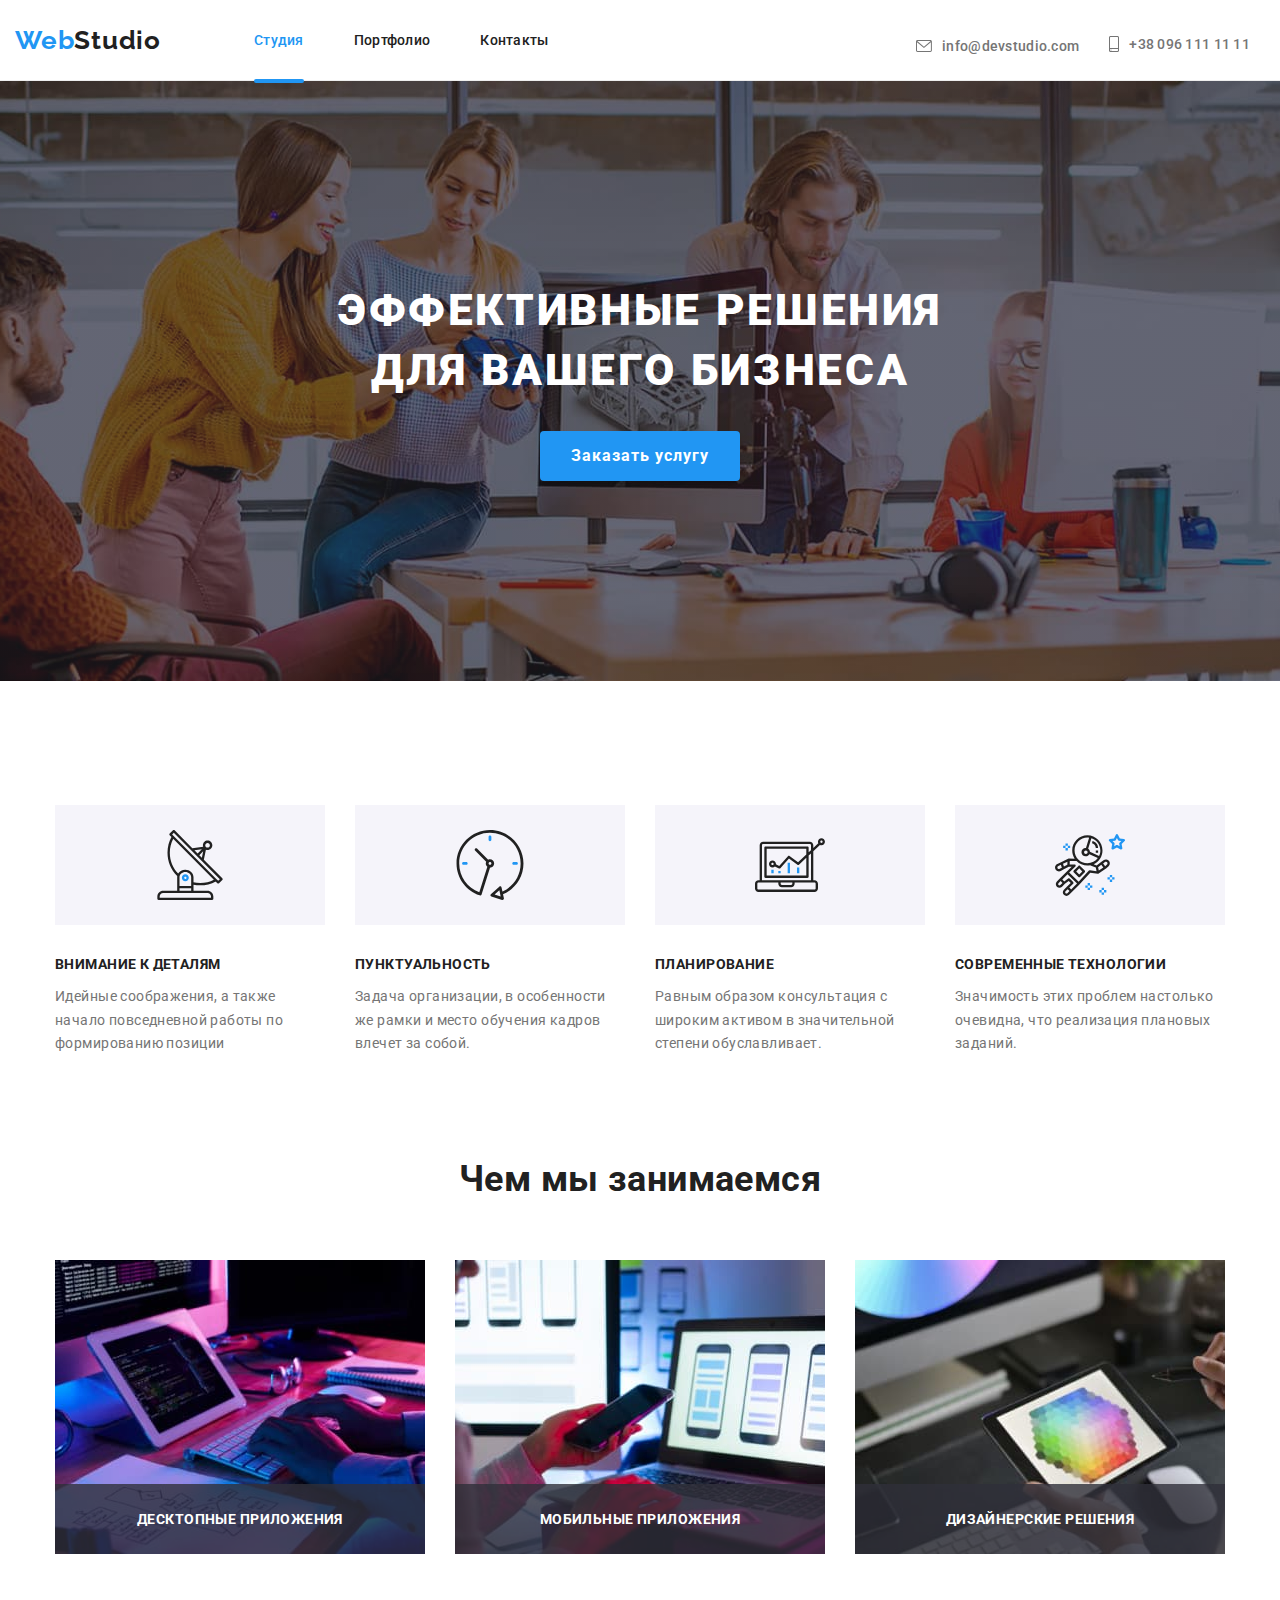
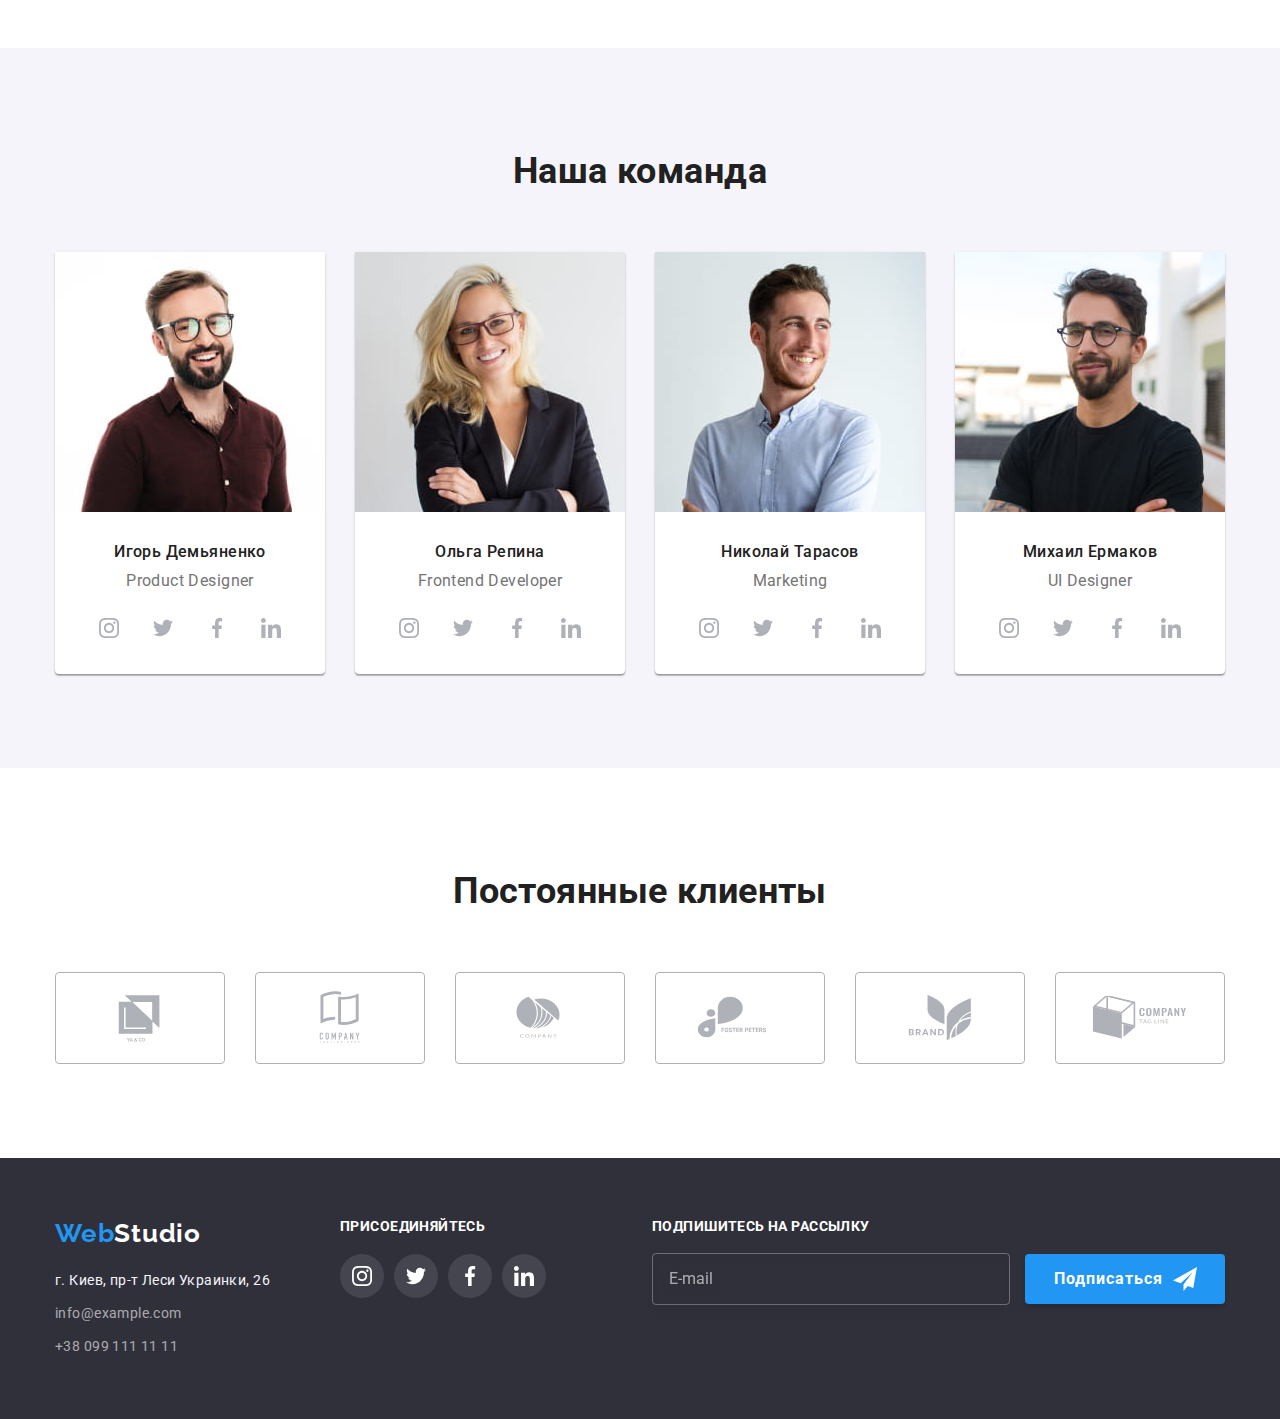
==== commit 65b26935: "анимация и размер текста" ====
--- a/index.html
+++ b/index.html
@@ -51,7 +51,9 @@
         aria-expanded="false"
         aria-controls="header__adapt"
          >
-            <svg width="40px" height="40px"
+            <svg 
+            class="menu-button-adctive"
+            width="40px" height="40px"
             aria-label="Переключатель мобильного меню">
                 <use class="menu-button__open" href="./images/symbol-defs.svg#icon-open-menu"></use>
                 <use class="menu-button__close" href="./images/symbol-defs.svg#icon-close-menu"></use>
--- a/css/main.min.css
+++ b/css/main.min.css
@@ -1,2 +1,2 @@
-body{font-family:'Roboto', sans-serif;font-style:normal;background-color:#fff;font-size:14px;line-height:1.714;letter-spacing:0.03em;color:#757575}@media screen and (max-width: 1199px){body{padding-top:60px}}ul,li{list-style-type:none;padding-left:0px;margin:0;padding:0}h1,h2,h3,h4,p{margin:0;padding:0}.container{padding-left:15px;padding-right:15px;text-align:center;margin-left:auto;margin-right:auto}@media screen and (min-width: 1200px){.container{width:1200px}}.about-us,.section-team__title,.client{font-size:28px;line-height:33px;margin-bottom:50px;color:#212121;text-align:center}@media screen and (min-width: 900px){.about-us,.section-team__title,.client{font-size:36px;line-height:1.66}}.visually-hidden{position:absolute;width:1px;height:1px;margin:-1px;border:0;padding:0;white-space:nowrap;-webkit-clip-path:inset(100%);clip-path:inset(100%);clip:rect(0 0 0 0);overflow:hidden}.section{padding:60px 0}@media screen and (min-width: 900px){.section{padding:94px 0}}.button__hero,.newsletter__button,.form__button{text-align:center;-webkit-box-shadow:0px 4px 4px rgba(0,0,0,0.15);box-shadow:0px 4px 4px rgba(0,0,0,0.15);border-radius:4px;border:none;color:#fff;background-color:#2196F3;cursor:pointer;font-weight:700;font-size:16px;line-height:1.88;letter-spacing:0.06em}.header{display:-webkit-box;display:-ms-flexbox;display:flex;-webkit-box-align:center;-ms-flex-align:center;align-items:center;border-bottom:1px solid #eee;position:fixed;z-index:999;background-color:#fff;top:0;width:100%}@media screen and (min-width: 1200px){.header{position:relative}}.header__nav{display:-webkit-box;display:-ms-flexbox;display:flex;-webkit-box-align:center;-ms-flex-align:center;align-items:center;padding:15px 0}@media screen and (min-width: 767px){.header__nav{padding:0}}@media screen and (min-width: 1600px){.header__nav{margin-left:200px}}.header__list{display:-webkit-box;display:-ms-flexbox;display:flex}@media screen and (max-width: 768px){.header__list{display:none}}@media screen and (min-width: 768px){.header__list{display:-webkit-box;display:-ms-flexbox;display:flex;margin-left:88px}}@media screen and (min-width: 1200px){.header__list{margin-left:93px}}.header__logo,.footer__logo{color:#2196F3;display:-webkit-inline-box;display:-ms-inline-flexbox;display:inline-flex;text-decoration:none;font-family:'Raleway';font-style:normal;font-weight:700;font-size:24px;line-height:28px;letter-spacing:0.03em}@media screen and (min-width: 1200px){.header__logo,.footer__logo{font-size:26px;line-height:1.192}}.header__logo-black{color:#212121}.header__link{color:#212121;display:block;padding-top:32px;padding-bottom:32px;cursor:pointer;font-style:normal;font-weight:500;line-height:1.142;letter-spacing:0.02em;text-decoration:none;-webkit-transition:color 250ms cubic-bezier(0.4, 0, 0.2, 1);transition:color 250ms cubic-bezier(0.4, 0, 0.2, 1)}.header__link:focus,.header__link:active,.header__link:hover{color:#2196F3}.header__item+.header__item{margin-left:50px}.header__link--border{color:#2196F3;position:relative}.header__link--border::after{position:absolute;content:'';display:block;bottom:-3px;height:4px;width:100%;background-color:#2196F3;border-radius:2px}.contact{display:-webkit-box;display:-ms-flexbox;display:flex;font-style:normal;font-weight:500;line-height:1.142;letter-spacing:0.02em}@media screen and (max-width: 768px){.contact{display:none}}@media screen and (min-width: 768px){.contact{display:-webkit-box;display:-ms-flexbox;display:flex;-webkit-box-orient:vertical;-webkit-box-direction:normal;-ms-flex-direction:column;flex-direction:column;margin-left:auto;font-size:12px;line-height:14px;margin-right:15px}}@media screen and (min-width: 1200px){.contact{-webkit-box-orient:horizontal;-webkit-box-direction:normal;-ms-flex-direction:row;flex-direction:row;-webkit-box-align:baseline;-ms-flex-align:baseline;align-items:baseline}}@media screen and (min-width: 1600px){.contact{margin-right:200px}}.contact__info{display:-webkit-box;display:-ms-flexbox;display:flex;-webkit-box-align:center;-ms-flex-align:center;align-items:center;color:#757575;text-decoration:none;-webkit-transition:color 250ms cubic-bezier(0.4, 0, 0.2, 1);transition:color 250ms cubic-bezier(0.4, 0, 0.2, 1)}.contact__info:focus,.contact__info:hover{color:#2196F3}@media screen and (min-width: 768px){.contact__item{margin-top:10px}}@media screen and (min-width: 1200px){.contact__item{margin-left:30px}}.contact__icon{margin-right:8px;fill:currentColor}@media screen and (min-width: 1200px){.contact__icon{margin-right:10px}}.contact__icon:hover{color:currentColor}.hero{margin:0 auto;background-position:center;padding-top:200px;padding-bottom:200px;background-color:#2F303A;background-image:-webkit-gradient(linear, left top, right top, from(rgba(47,48,58,0.4)), to(rgba(47,48,58,0.4))),url("../images/header/mob.jpg");background-image:linear-gradient(to right, rgba(47,48,58,0.4), rgba(47,48,58,0.4)),url("../images/header/mob.jpg");background-size:cover;background-repeat:no-repeat;display:block;max-width:100%}@media (min-device-pixel-ratio: 2), (-webkit-min-device-pixel-ratio: 2), (min-resolution: 192dpi), (min-resolution: 2dppx){.hero{background-image:-webkit-gradient(linear, left top, right top, from(rgba(47,48,58,0.4)), to(rgba(47,48,58,0.4))),url("../images/header/mob@2x.jpg");background-image:linear-gradient(to right, rgba(47,48,58,0.4), rgba(47,48,58,0.4)),url("../images/header/mob@2x.jpg")}}@media screen and (min-width: 768px){.hero{background-image:-webkit-gradient(linear, left top, right top, from(rgba(47,48,58,0.4)), to(rgba(47,48,58,0.4))),url("../images/header/tablet.jpg");background-image:linear-gradient(to right, rgba(47,48,58,0.4), rgba(47,48,58,0.4)),url("../images/header/tablet.jpg")}}@media screen and (min-width: 768px) and (min-device-pixel-ratio: 2), screen and (min-width: 768px) and (-webkit-min-device-pixel-ratio: 2), screen and (min-width: 768px) and (min-resolution: 192dpi), screen and (min-width: 768px) and (min-resolution: 2dppx){.hero{background-image:-webkit-gradient(linear, left top, right top, from(rgba(47,48,58,0.4)), to(rgba(47,48,58,0.4))),url("../images/header/tablet@2x.jpg");background-image:linear-gradient(to right, rgba(47,48,58,0.4), rgba(47,48,58,0.4)),url("../images/header/tablet@2x.jpg")}}@media screen and (min-width: 1200px){.hero{background-image:-webkit-gradient(linear, left top, right top, from(rgba(47,48,58,0.4)), to(rgba(47,48,58,0.4))),url("../images/header/hero.jpg");background-image:linear-gradient(to right, rgba(47,48,58,0.4), rgba(47,48,58,0.4)),url("../images/header/hero.jpg")}}@media screen and (min-width: 1200px) and (min-device-pixel-ratio: 2), screen and (min-width: 1200px) and (-webkit-min-device-pixel-ratio: 2), screen and (min-width: 1200px) and (min-resolution: 192dpi), screen and (min-width: 1200px) and (min-resolution: 2dppx){.hero{background-image:-webkit-gradient(linear, left top, right top, from(rgba(47,48,58,0.4)), to(rgba(47,48,58,0.4))),url("../images/header/hero@2x.jpg");background-image:linear-gradient(to right, rgba(47,48,58,0.4), rgba(47,48,58,0.4)),url("../images/header/hero@2x.jpg")}}.hero__text{color:#fff;max-width:360px;margin-left:auto;margin-right:auto;font-weight:900;font-size:26px;line-height:1.36;letter-spacing:0.06em;text-transform:uppercase}@media screen and (min-width: 900px){.hero__text{max-width:696px;font-size:44px}}.button__hero{margin-top:30px;width:200px;height:50px}.feature__title{margin-bottom:10px;color:#212121;line-height:1.42;font-size:14px;text-transform:uppercase}.feature__tumb{max-width:450px;margin-bottom:30px;height:120px;margin-top:30px}@media screen and (min-width: 480px){.feature__item{max-width:450px}}@media screen and (min-width: 768px){.feature__item{max-width:354px}}.feature__text{text-align:start}.feature{display:-webkit-box;display:-ms-flexbox;display:flex;-ms-flex-wrap:wrap;flex-wrap:wrap;-webkit-box-orient:vertical;-webkit-box-direction:normal;-ms-flex-direction:column;flex-direction:column;-webkit-box-align:center;-ms-flex-align:center;align-items:center;gap:30px}@media screen and (min-width: 768px){.feature{-webkit-box-orient:horizontal;-webkit-box-direction:normal;-ms-flex-direction:row;flex-direction:row;-ms-flex-pack:distribute;justify-content:space-around}}@media screen and (min-width: 768px) and (max-width: 1199px){.feature{max-width:863px;margin-left:auto;margin-right:auto}}@media screen and (min-width: 768px){.feature__item{text-align:left}}@media screen and (min-width: 768px) and (min-width: 1200px){.feature__item{width:270px}}@media screen and (min-width: 768px){.feature__tumb{display:-webkit-box;display:-ms-flexbox;display:flex;-webkit-box-pack:center;-ms-flex-pack:center;justify-content:center;-webkit-box-align:center;-ms-flex-align:center;align-items:center;background-color:#F5F4FA}}.about-us__list{display:-webkit-box;display:-ms-flexbox;display:flex}.about-us__item{position:relative}.about-us__item:nth-child(-n+2){margin-right:30px}.about-us__desc{display:-webkit-box;display:-ms-flexbox;display:flex;-webkit-box-pack:center;-ms-flex-pack:center;justify-content:center;-webkit-box-align:center;-ms-flex-align:center;align-items:center;position:absolute;bottom:0px;height:70px;width:100%;left:50%;-webkit-transform:translate(-50%);transform:translate(-50%);font-weight:700;line-height:1.142;color:#fff;text-transform:uppercase;background-color:rgba(47,48,58,0.8)}.section-zero{padding-top:0}.about-us__img{display:block;max-width:370px}@media screen and (max-width: 1200px){.section-zero{visibility:hidden;display:none}}.section-team{background-color:#F5F4FA}.card{display:-webkit-box;display:-ms-flexbox;display:flex;-ms-flex-wrap:wrap;flex-wrap:wrap;gap:30px}@media screen and (min-width: 1200px){.card{-ms-flex-wrap:nowrap;flex-wrap:nowrap}}.card li{background-color:#fff;-webkit-box-shadow:0px 1px 3px rgba(0,0,0,0.12),0px 1px 1px rgba(0,0,0,0.14),0px 2px 1px rgba(0,0,0,0.2);box-shadow:0px 1px 3px rgba(0,0,0,0.12),0px 1px 1px rgba(0,0,0,0.14),0px 2px 1px rgba(0,0,0,0.2);border-radius:0px 0px 4px 4px}.card .card__team{-webkit-box-flex:100%;-ms-flex:100%;flex:100%}@media screen and (min-width: 768px){.card .card__team{-webkit-box-flex:calc(50% - 30px);-ms-flex:calc(50% - 30px);flex:calc(50% - 30px)}}@media screen and (min-width: 1200px){.card .card__team{-webkit-box-flex:calc(25% - 90px);-ms-flex:calc(25% - 90px);flex:calc(25% - 90px)}}.card__name{margin-top:30px;margin-bottom:10px;color:#212121;font-weight:500;font-size:16px;line-height:1.187;text-align:center}.card__profession{margin-bottom:16px;font-size:16px;line-height:1.187;text-align:center}.card__img{width:100%;height:auto;display:block}.card__list{display:-webkit-box;display:-ms-flexbox;display:flex;margin-bottom:24px;-webkit-box-pack:center;-ms-flex-pack:center;justify-content:center}.card__list>li{-webkit-box-shadow:none;box-shadow:none}.card__tumb{border-radius:50%;width:44px;height:44px;display:-webkit-box;display:-ms-flexbox;display:flex;-webkit-box-pack:center;-ms-flex-pack:center;justify-content:center;-webkit-box-align:center;-ms-flex-align:center;align-items:center;background-color:#fff;color:#AFB1B8;-webkit-transition:color 250ms cubic-bezier(0.4, 0, 0.2, 1),background-color 250ms cubic-bezier(0.4, 0, 0.2, 1);transition:color 250ms cubic-bezier(0.4, 0, 0.2, 1),background-color 250ms cubic-bezier(0.4, 0, 0.2, 1)}.card__tumb:hover{color:#fff;background-color:#2196F3}.card__tumb .card__icon{fill:currentColor}.card__item+.card__item{margin-left:10px}.client__list{display:-webkit-box;display:-ms-flexbox;display:flex;-ms-flex-wrap:wrap;flex-wrap:wrap;-webkit-box-pack:center;-ms-flex-pack:center;justify-content:center;gap:30px}@media screen and (min-width: 768px) and (max-width: 1199px){.client__list{width:738px;margin-left:auto;margin-right:auto}}.client__link{display:-webkit-box;display:-ms-flexbox;display:flex;-webkit-box-align:center;-ms-flex-align:center;align-items:center;-webkit-box-pack:center;-ms-flex-pack:center;justify-content:center;width:210px;height:92px;background-color:#fff;color:#AFB1B8;border:1px solid #AFB1B8;border-radius:4px;-webkit-transition:color 250ms cubic-bezier(0.4, 0, 0.2, 1),border 250ms cubic-bezier(0.4, 0, 0.2, 1);transition:color 250ms cubic-bezier(0.4, 0, 0.2, 1),border 250ms cubic-bezier(0.4, 0, 0.2, 1)}.client__link:hover{color:#2196F3;border:1px solid #2196F3}@media screen and (min-width: 1200px){.client__link{width:170px}}.client__icon{fill:currentColor;width:106px;height:60px}.client__item:nth-child(6){margin:0px}.back-footer{background-color:#2F303A;padding-top:60px;padding-bottom:60px}@media screen and (min-width: 1200px){.footer{display:-webkit-box;display:-ms-flexbox;display:flex;-webkit-box-align:start;-ms-flex-align:start;align-items:flex-start;text-align:left}}.footer__logo{margin-left:0;margin-top:0;margin-bottom:20px;display:block}.footer__logo .footer__logo-white{color:#fff}.footer__address{color:#F5F4FA;font-style:normal}.footer__address-bottom{margin-bottom:9px}.footer__contact{display:block;color:rgba(255,255,255,0.6);text-decoration:none;font-style:normal}.footer-social{margin:60px 0}@media screen and (min-width: 768px){.footer-social{margin:0}}@media screen and (min-width: 1200px){.footer-social{margin-left:70px}}.footer-social__title{font-weight:700;line-height:1.142;color:#fff;text-transform:uppercase;margin-bottom:20px}.footer-social__list{display:-webkit-box;display:-ms-flexbox;display:flex;-webkit-box-pack:center;-ms-flex-pack:center;justify-content:center}.footer-social__link{border-radius:50%;background-color:rgba(255,255,255,0.1);color:#fff;width:44px;height:44px;display:-webkit-box;display:-ms-flexbox;display:flex;-webkit-box-pack:center;-ms-flex-pack:center;justify-content:center;-webkit-box-align:center;-ms-flex-align:center;align-items:center;-webkit-transition:background-color 250ms cubic-bezier(0.4, 0, 0.2, 1);transition:background-color 250ms cubic-bezier(0.4, 0, 0.2, 1)}.footer-social__item :hover.footer-social__link{background-color:#2196F3}.footer-social__item+.footer-social__item{margin-left:10px}.footer-social__icon{width:20px;height:20px;fill:currentColor}.newsletter{margin-left:auto}.newsletter__title{display:block;text-transform:uppercase;margin-bottom:20px;color:#fff;font-weight:700;line-height:16px}@media screen and (min-width: 768px){.newsletter__title{margin-top:60px}}@media screen and (min-width: 1200px){.newsletter__title{margin:0px}}.newsletter__email{padding:15px 16px;width:100%;outline:none;border:1px solid rgba(255,255,255,0.3);background-color:rgba(0,0,0,0);-webkit-filter:drop-shadow(0px 4px 4px rgba(0,0,0,0.15));filter:drop-shadow(0px 4px 4px rgba(0,0,0,0.15));border-radius:4px;font-size:16px;line-height:20px;color:rgba(255,255,255,0.6)}@media screen and (min-width: 768px){.newsletter__email{display:block;width:450px;margin:0 auto}}@media screen and (min-width: 1200px){.newsletter__email{display:inline-block;width:358px;margin:0 auto}}.newsletter__email::-webkit-input-placeholder{font-size:16px;line-height:20px;color:rgba(255,255,255,0.6)}.newsletter__email:-ms-input-placeholder{font-size:16px;line-height:20px;color:rgba(255,255,255,0.6)}.newsletter__email::-ms-input-placeholder{font-size:16px;line-height:20px;color:rgba(255,255,255,0.6)}.newsletter__email::placeholder{font-size:16px;line-height:20px;color:rgba(255,255,255,0.6)}.newsletter__button{position:relative;padding:10px 62px 10px 29px;margin-left:12px;margin-top:20px}.newsletter__icon{position:absolute;top:13px;right:28px}@media screen and (min-width: 768px){.footre-tablet{display:-webkit-box;display:-ms-flexbox;display:flex;-ms-flex-pack:distribute;justify-content:space-around}}.backdrop{position:fixed;background-color:rgba(0,0,0,0.2);top:0;left:0;width:100%;height:100%;opacity:1;-webkit-transition:opacity 250ms cubic-bezier(0.4, 0, 0.2, 1);transition:opacity 250ms cubic-bezier(0.4, 0, 0.2, 1);padding:93px 15px;overflow-y:scroll}.modal{position:relative;background:#fff;-webkit-box-shadow:0px 1px 3px rgba(0,0,0,0.12),0px 1px 1px rgba(0,0,0,0.14),0px 2px 1px rgba(0,0,0,0.2);box-shadow:0px 1px 3px rgba(0,0,0,0.12),0px 1px 1px rgba(0,0,0,0.14),0px 2px 1px rgba(0,0,0,0.2);border-radius:4px;padding:40px;-webkit-transition:-webkit-transform 250ms cubic-bezier(0.4, 0, 0.2, 1);transition:-webkit-transform 250ms cubic-bezier(0.4, 0, 0.2, 1);transition:transform 250ms cubic-bezier(0.4, 0, 0.2, 1);transition:transform 250ms cubic-bezier(0.4, 0, 0.2, 1), -webkit-transform 250ms cubic-bezier(0.4, 0, 0.2, 1)}@media screen and (min-width: 768px){.modal{position:absolute;height:609px;width:450px;top:50%;left:50%;-webkit-transform:translate(-50%, -50%) scale(1);transform:translate(-50%, -50%) scale(1)}}@media screen and (min-width: 1200px){.modal{height:581px;width:528px}}.form{font-weight:700;font-size:20px;line-height:30px;color:#212121;margin-bottom:12px;text-align:center}@media screen and (min-width: 1200px){.form{line-height:23px}}.form__label{display:block;margin-bottom:4px;font-size:12px;line-height:14px;letter-spacing:0.01em}.form__input{display:block;width:100%;margin-bottom:10px;border:1px solid rgba(33,33,33,0.2);border-radius:4px;padding:12px 42px;-webkit-transition:border 250ms cubic-bezier(0.4, 0, 0.2, 1);transition:border 250ms cubic-bezier(0.4, 0, 0.2, 1)}.form__input:focus{outline:none;border:1px solid #2196F3}.form__coment{width:100%;height:120px;resize:none;padding:12px 16px;margin-bottom:20px}.form__link{color:#2196F3}.form__button{display:block;margin-left:auto;margin-right:auto;margin-top:30px;padding:10px 55px;-webkit-transition:background-color 250ms cubic-bezier(0.4, 0, 0.2, 1);transition:background-color 250ms cubic-bezier(0.4, 0, 0.2, 1)}.form__button:hover{background-color:#188CE8}.backdrop.is-hidden{pointer-events:none;opacity:0}.backdrop.is-hidden .modal{-webkit-transform:translate(-50%, -50%) scale(0.1);transform:translate(-50%, -50%) scale(0.1)}.modal__close{position:absolute;right:8px;top:8px;background:#fff;border:1px solid rgba(0,0,0,0.1);outline:none;border-radius:50%;width:30px;height:30px;cursor:pointer}.modal__close:hover{color:#2196F3}.modal__icon{width:11px;height:11px;fill:currentColor;-webkit-transition:fill 250ms cubic-bezier(0.4, 0, 0.2, 1);transition:fill 250ms cubic-bezier(0.4, 0, 0.2, 1)}.form__container{position:relative}.form__tumb{color:#212121;-webkit-transition:color 250ms cubic-bezier(0.4, 0, 0.2, 1);transition:color 250ms cubic-bezier(0.4, 0, 0.2, 1)}.form__input:focus+.form__tumb{color:#2196F3}.form__icon{position:absolute;top:50%;left:12px;width:18px;height:18px;fill:currentColor}.form__checkbox-back{position:absolute;top:50%;left:0;-webkit-transform:translateY(-50%);transform:translateY(-50%);background-color:#fff;width:16px;height:15px;position:absolute;border:solid 2px #212121;border-radius:3px}.form__checkbox{position:relative;padding-left:20px;line-height:14px;font-size:12px}.form__checkbox-icon{display:inline-block;position:absolute;width:16px;height:15px}.form__checkbox-check:checked+.form__checkbox-back{background-color:#188CE8;border-color:transparent;border-radius:3px;background-image:url("../images/mark.svg");background-size:contain;background-repeat:no-repeat}.mobail-container{display:-webkit-box;display:-ms-flexbox;display:flex;position:fixed;z-index:1;top:0;right:0;bottom:0;left:0;text-align:start;-webkit-transform:translateX(200vw);transform:translateX(200vw);background-color:#fff;padding:48px 40px;-webkit-box-orient:vertical;-webkit-box-direction:normal;-ms-flex-direction:column;flex-direction:column;-webkit-box-pack:justify;-ms-flex-pack:justify;justify-content:space-between}.mobail-container.is-open{-webkit-transform:translateX(0);transform:translateX(0)}@media screen and (max-width: 767px){.mobail-container .header__logo,.mobail-container .footer__logo{font-weight:700;font-size:24px;line-height:28px;letter-spacing:0.03em}}@media screen and (min-width: 767px){.mobail-container{display:none}}.mobail-menu__link{font-style:normal;font-weight:500;font-size:40px;line-height:47px;letter-spacing:0.02em;text-decoration:none;color:#212121}.mobail-menu__link--active{color:#2196F3}.mobail-menu__item:not(:last-child){margin-bottom:32px}.mobail-menu__item:nth-child(3){margin-bottom:302px}.mobail-menu__contact__item{margin-bottom:32px}.mobail-menu__tel{font-weight:500;font-size:34px;line-height:40px;letter-spacing:0.02em;color:#2196F3;text-decoration:none}.mobail-menu__mail{font-size:24px;line-height:28px;text-decoration:none;color:#757575}.mobail-menu__social{display:-webkit-box;display:-ms-flexbox;display:flex;margin-top:64px}.mobail-menu__social-item{-webkit-box-shadow:0px 4px 8px rgba(0,0,0,0.04),0px 2px 4px rgba(0,0,0,0.08),0px 1px 3px rgba(0,0,0,0.16);box-shadow:0px 4px 8px rgba(0,0,0,0.04),0px 2px 4px rgba(0,0,0,0.08),0px 1px 3px rgba(0,0,0,0.16)}.mobail-menu__social-item+.mobail-menu__social-item{margin-left:20px}.mobail-menu__social-link{text-decoration:none;color:#2196F3;font-weight:500;font-size:18px;line-height:1.22;letter-spacing:0.02em}.menu-button{display:inline-block;position:fixed;top:10px;right:20px;z-index:44;margin:0;padding:0;border:none;background-color:transparent;z-index:999;margin-right:15px}@media screen and (min-width: 767px){.menu-button{display:none}}.menu-button .menu-button__open{display:none}.menu-button.is-open .menu-button__open{display:block}.menu-button.is-open .menu-button__close{display:none}
+body{font-family:'Roboto', sans-serif;font-style:normal;background-color:#fff;font-size:14px;line-height:1.714;letter-spacing:0.03em;color:#757575}@media screen and (max-width: 1199px){body{padding-top:60px}}ul,li{list-style-type:none;padding-left:0px;margin:0;padding:0}h1,h2,h3,h4,p{margin:0;padding:0}.container{padding-left:15px;padding-right:15px;text-align:center;margin-left:auto;margin-right:auto}@media screen and (min-width: 1200px){.container{width:1200px}}.about-us,.section-team__title,.client{font-size:28px;line-height:33px;margin-bottom:50px;color:#212121;text-align:center}@media screen and (min-width: 900px){.about-us,.section-team__title,.client{font-size:36px;line-height:1.66}}.visually-hidden{position:absolute;width:1px;height:1px;margin:-1px;border:0;padding:0;white-space:nowrap;-webkit-clip-path:inset(100%);clip-path:inset(100%);clip:rect(0 0 0 0);overflow:hidden}.section{padding:60px 0}@media screen and (min-width: 900px){.section{padding:94px 0}}.button__hero,.newsletter__button,.form__button{text-align:center;-webkit-box-shadow:0px 4px 4px rgba(0,0,0,0.15);box-shadow:0px 4px 4px rgba(0,0,0,0.15);border-radius:4px;border:none;color:#fff;background-color:#2196F3;cursor:pointer;font-weight:700;font-size:16px;line-height:1.88;letter-spacing:0.06em}.header{display:-webkit-box;display:-ms-flexbox;display:flex;-webkit-box-align:center;-ms-flex-align:center;align-items:center;border-bottom:1px solid #eee;position:fixed;z-index:999;background-color:#fff;top:0;width:100%}@media screen and (min-width: 1200px){.header{position:relative}}.header__nav{display:-webkit-box;display:-ms-flexbox;display:flex;-webkit-box-align:center;-ms-flex-align:center;align-items:center;padding:15px 0}@media screen and (min-width: 767px){.header__nav{padding:0}}@media screen and (min-width: 1600px){.header__nav{margin-left:200px}}.header__list{display:-webkit-box;display:-ms-flexbox;display:flex}@media screen and (max-width: 768px){.header__list{display:none}}@media screen and (min-width: 768px){.header__list{display:-webkit-box;display:-ms-flexbox;display:flex;margin-left:88px}}@media screen and (min-width: 1200px){.header__list{margin-left:93px}}.header__logo,.footer__logo{color:#2196F3;display:-webkit-inline-box;display:-ms-inline-flexbox;display:inline-flex;text-decoration:none;font-family:'Raleway';font-style:normal;font-weight:700;font-size:24px;line-height:28px;letter-spacing:0.03em}@media screen and (min-width: 1200px){.header__logo,.footer__logo{font-size:26px;line-height:1.192}}.header__logo-black{color:#212121}.header__link{color:#212121;display:block;padding-top:32px;padding-bottom:32px;cursor:pointer;font-style:normal;font-weight:500;line-height:1.142;letter-spacing:0.02em;text-decoration:none;-webkit-transition:color 250ms cubic-bezier(0.4, 0, 0.2, 1);transition:color 250ms cubic-bezier(0.4, 0, 0.2, 1)}.header__link:focus,.header__link:active,.header__link:hover{color:#2196F3}.header__item+.header__item{margin-left:50px}.header__link--border{color:#2196F3;position:relative}.header__link--border::after{position:absolute;content:'';display:block;bottom:-3px;height:4px;width:100%;background-color:#2196F3;border-radius:2px}.contact{display:-webkit-box;display:-ms-flexbox;display:flex;font-style:normal;font-weight:500;line-height:1.142;letter-spacing:0.02em}@media screen and (max-width: 768px){.contact{display:none}}@media screen and (min-width: 768px){.contact{display:-webkit-box;display:-ms-flexbox;display:flex;-webkit-box-orient:vertical;-webkit-box-direction:normal;-ms-flex-direction:column;flex-direction:column;margin-left:auto;font-size:12px;line-height:14px;margin-right:15px}}@media screen and (min-width: 1200px){.contact{font-size:14px;line-height:16px;-webkit-box-orient:horizontal;-webkit-box-direction:normal;-ms-flex-direction:row;flex-direction:row;-webkit-box-align:baseline;-ms-flex-align:baseline;align-items:baseline}}@media screen and (min-width: 1600px){.contact{margin-right:200px}}.contact__info{display:-webkit-box;display:-ms-flexbox;display:flex;-webkit-box-align:center;-ms-flex-align:center;align-items:center;color:#757575;text-decoration:none;-webkit-transition:color 250ms cubic-bezier(0.4, 0, 0.2, 1);transition:color 250ms cubic-bezier(0.4, 0, 0.2, 1)}.contact__info:focus,.contact__info:hover{color:#2196F3}@media screen and (min-width: 768px){.contact__item{margin-top:10px}}@media screen and (min-width: 1200px){.contact__item{margin-left:30px}}.contact__icon{margin-right:8px;fill:currentColor}@media screen and (min-width: 1200px){.contact__icon{margin-right:10px}}.contact__icon:hover{color:currentColor}.hero{margin:0 auto;background-position:center;padding-top:200px;padding-bottom:200px;background-color:#2F303A;background-image:-webkit-gradient(linear, left top, right top, from(rgba(47,48,58,0.4)), to(rgba(47,48,58,0.4))),url(../images/header/mob@2x.jpg);background-image:linear-gradient(to right, rgba(47,48,58,0.4), rgba(47,48,58,0.4)),url(../images/header/mob@2x.jpg);background-size:cover;background-repeat:no-repeat;display:block;max-width:100%}@media (min-device-pixel-ratio: 2), (-webkit-min-device-pixel-ratio: 2), (min-resolution: 192dpi), (min-resolution: 2dppx){.hero{background-image:-webkit-gradient(linear, left top, right top, from(rgba(47,48,58,0.4)), to(rgba(47,48,58,0.4))),url(../images/header/mob@2x.jpg);background-image:linear-gradient(to right, rgba(47,48,58,0.4), rgba(47,48,58,0.4)),url(../images/header/mob@2x.jpg)}}@media screen and (min-width: 768px){.hero{background-image:-webkit-gradient(linear, left top, right top, from(rgba(47,48,58,0.4)), to(rgba(47,48,58,0.4))),url(../images/header/tablet.jpg);background-image:linear-gradient(to right, rgba(47,48,58,0.4), rgba(47,48,58,0.4)),url(../images/header/tablet.jpg)}}@media screen and (min-width: 768px) and (min-device-pixel-ratio: 2), screen and (min-width: 768px) and (-webkit-min-device-pixel-ratio: 2), screen and (min-width: 768px) and (min-resolution: 192dpi), screen and (min-width: 768px) and (min-resolution: 2dppx){.hero{background-image:-webkit-gradient(linear, left top, right top, from(rgba(47,48,58,0.4)), to(rgba(47,48,58,0.4))),url(../images/header/tablet@2x.jpg);background-image:linear-gradient(to right, rgba(47,48,58,0.4), rgba(47,48,58,0.4)),url(../images/header/tablet@2x.jpg)}}@media screen and (min-width: 1200px){.hero{background-image:-webkit-gradient(linear, left top, right top, from(rgba(47,48,58,0.4)), to(rgba(47,48,58,0.4))),url(../images/header/hero.jpg);background-image:linear-gradient(to right, rgba(47,48,58,0.4), rgba(47,48,58,0.4)),url(../images/header/hero.jpg)}}@media screen and (min-width: 1200px) and (min-device-pixel-ratio: 2), screen and (min-width: 1200px) and (-webkit-min-device-pixel-ratio: 2), screen and (min-width: 1200px) and (min-resolution: 192dpi), screen and (min-width: 1200px) and (min-resolution: 2dppx){.hero{background-image:-webkit-gradient(linear, left top, right top, from(rgba(47,48,58,0.4)), to(rgba(47,48,58,0.4))),url(../images/header/hero@2x.jpg);background-image:linear-gradient(to right, rgba(47,48,58,0.4), rgba(47,48,58,0.4)),url(../images/header/hero@2x.jpg)}}.hero__text{color:#fff;max-width:360px;margin-left:auto;margin-right:auto;font-weight:900;font-size:26px;line-height:1.36;letter-spacing:0.06em;text-transform:uppercase}@media screen and (min-width: 900px){.hero__text{max-width:696px;font-size:44px}}.button__hero{margin-top:30px;width:200px;height:50px}.feature__title{margin-bottom:10px;color:#212121;line-height:1.42;font-size:14px;text-transform:uppercase}.feature__tumb{max-width:450px;margin-bottom:30px;height:120px;margin-top:30px}@media screen and (min-width: 480px){.feature__item{max-width:450px}}@media screen and (min-width: 768px){.feature__item{max-width:354px}}.feature__text{text-align:start}.feature{display:-webkit-box;display:-ms-flexbox;display:flex;-ms-flex-wrap:wrap;flex-wrap:wrap;-webkit-box-orient:vertical;-webkit-box-direction:normal;-ms-flex-direction:column;flex-direction:column;-webkit-box-align:center;-ms-flex-align:center;align-items:center;gap:30px}@media screen and (min-width: 768px){.feature{-webkit-box-orient:horizontal;-webkit-box-direction:normal;-ms-flex-direction:row;flex-direction:row;-ms-flex-pack:distribute;justify-content:space-around}}@media screen and (min-width: 768px) and (max-width: 1199px){.feature{max-width:863px;margin-left:auto;margin-right:auto}}@media screen and (min-width: 768px){.feature__item{text-align:left}}@media screen and (min-width: 768px) and (min-width: 1200px){.feature__item{width:270px}}@media screen and (min-width: 768px){.feature__tumb{display:-webkit-box;display:-ms-flexbox;display:flex;-webkit-box-pack:center;-ms-flex-pack:center;justify-content:center;-webkit-box-align:center;-ms-flex-align:center;align-items:center;background-color:#F5F4FA}}.about-us__list{display:-webkit-box;display:-ms-flexbox;display:flex}.about-us__item{position:relative}.about-us__item:nth-child(-n+2){margin-right:30px}.about-us__desc{display:-webkit-box;display:-ms-flexbox;display:flex;-webkit-box-pack:center;-ms-flex-pack:center;justify-content:center;-webkit-box-align:center;-ms-flex-align:center;align-items:center;position:absolute;bottom:0px;height:70px;width:100%;left:50%;-webkit-transform:translate(-50%);transform:translate(-50%);font-weight:700;line-height:1.142;color:#fff;text-transform:uppercase;background-color:rgba(47,48,58,0.8)}.section-zero{padding-top:0}.about-us__img{display:block;max-width:370px}@media screen and (max-width: 1200px){.section-zero{visibility:hidden;display:none}}.section-team{background-color:#F5F4FA}.card{display:-webkit-box;display:-ms-flexbox;display:flex;-ms-flex-wrap:wrap;flex-wrap:wrap;gap:30px}@media screen and (min-width: 1200px){.card{-ms-flex-wrap:nowrap;flex-wrap:nowrap}}.card li{background-color:#fff;-webkit-box-shadow:0px 1px 3px rgba(0,0,0,0.12),0px 1px 1px rgba(0,0,0,0.14),0px 2px 1px rgba(0,0,0,0.2);box-shadow:0px 1px 3px rgba(0,0,0,0.12),0px 1px 1px rgba(0,0,0,0.14),0px 2px 1px rgba(0,0,0,0.2);border-radius:0px 0px 4px 4px}.card .card__team{-webkit-box-flex:100%;-ms-flex:100%;flex:100%}@media screen and (min-width: 768px){.card .card__team{-webkit-box-flex:calc(50% - 30px);-ms-flex:calc(50% - 30px);flex:calc(50% - 30px)}}@media screen and (min-width: 1200px){.card .card__team{-webkit-box-flex:calc(25% - 90px);-ms-flex:calc(25% - 90px);flex:calc(25% - 90px)}}.card__name{margin-top:30px;margin-bottom:10px;color:#212121;font-weight:500;font-size:16px;line-height:1.187;text-align:center}.card__profession{margin-bottom:16px;font-size:16px;line-height:1.187;text-align:center}.card__img{width:100%;height:auto;display:block}.card__list{display:-webkit-box;display:-ms-flexbox;display:flex;margin-bottom:24px;-webkit-box-pack:center;-ms-flex-pack:center;justify-content:center}.card__list>li{-webkit-box-shadow:none;box-shadow:none}.card__tumb{border-radius:50%;width:44px;height:44px;display:-webkit-box;display:-ms-flexbox;display:flex;-webkit-box-pack:center;-ms-flex-pack:center;justify-content:center;-webkit-box-align:center;-ms-flex-align:center;align-items:center;background-color:#fff;color:#AFB1B8;-webkit-transition:color 250ms cubic-bezier(0.4, 0, 0.2, 1),background-color 250ms cubic-bezier(0.4, 0, 0.2, 1);transition:color 250ms cubic-bezier(0.4, 0, 0.2, 1),background-color 250ms cubic-bezier(0.4, 0, 0.2, 1)}.card__tumb:hover{color:#fff;background-color:#2196F3}.card__tumb .card__icon{fill:currentColor}.card__item+.card__item{margin-left:10px}.client__list{display:-webkit-box;display:-ms-flexbox;display:flex;-ms-flex-wrap:wrap;flex-wrap:wrap;-webkit-box-pack:center;-ms-flex-pack:center;justify-content:center;gap:30px}@media screen and (min-width: 768px) and (max-width: 1199px){.client__list{width:738px;margin-left:auto;margin-right:auto}}.client__link{display:-webkit-box;display:-ms-flexbox;display:flex;-webkit-box-align:center;-ms-flex-align:center;align-items:center;-webkit-box-pack:center;-ms-flex-pack:center;justify-content:center;width:210px;height:92px;background-color:#fff;color:#AFB1B8;border:1px solid #AFB1B8;border-radius:4px;-webkit-transition:color 250ms cubic-bezier(0.4, 0, 0.2, 1),border 250ms cubic-bezier(0.4, 0, 0.2, 1);transition:color 250ms cubic-bezier(0.4, 0, 0.2, 1),border 250ms cubic-bezier(0.4, 0, 0.2, 1)}.client__link:hover{color:#2196F3;border:1px solid #2196F3}@media screen and (min-width: 1200px){.client__link{width:170px}}.client__icon{fill:currentColor;width:106px;height:60px}.client__item:nth-child(6){margin:0px}.back-footer{background-color:#2F303A;padding-top:60px;padding-bottom:60px}@media screen and (min-width: 1200px){.footer{display:-webkit-box;display:-ms-flexbox;display:flex;-webkit-box-align:start;-ms-flex-align:start;align-items:flex-start;text-align:left}}.footer__logo{margin-left:0;margin-top:0;margin-bottom:20px;display:block}.footer__logo .footer__logo-white{color:#fff}.footer__address{color:#F5F4FA;font-style:normal}.footer__address-bottom{margin-bottom:9px}.footer__contact{display:block;color:rgba(255,255,255,0.6);text-decoration:none;font-style:normal}.footer-social{margin:60px 0}@media screen and (min-width: 768px){.footer-social{margin:0}}@media screen and (min-width: 1200px){.footer-social{margin-left:70px}}.footer-social__title{font-weight:700;line-height:1.142;color:#fff;text-transform:uppercase;margin-bottom:20px}.footer-social__list{display:-webkit-box;display:-ms-flexbox;display:flex;-webkit-box-pack:center;-ms-flex-pack:center;justify-content:center}.footer-social__link{border-radius:50%;background-color:rgba(255,255,255,0.1);color:#fff;width:44px;height:44px;display:-webkit-box;display:-ms-flexbox;display:flex;-webkit-box-pack:center;-ms-flex-pack:center;justify-content:center;-webkit-box-align:center;-ms-flex-align:center;align-items:center;-webkit-transition:background-color 250ms cubic-bezier(0.4, 0, 0.2, 1);transition:background-color 250ms cubic-bezier(0.4, 0, 0.2, 1)}.footer-social__item :hover.footer-social__link{background-color:#2196F3}.footer-social__item+.footer-social__item{margin-left:10px}.footer-social__icon{width:20px;height:20px;fill:currentColor}.newsletter{margin-left:auto}.newsletter__title{display:block;text-transform:uppercase;margin-bottom:20px;color:#fff;font-weight:700;line-height:16px}@media screen and (min-width: 768px){.newsletter__title{margin-top:60px}}@media screen and (min-width: 1200px){.newsletter__title{margin:0px}}.newsletter__email{padding:15px 16px;width:100%;outline:none;border:1px solid rgba(255,255,255,0.3);background-color:rgba(0,0,0,0);-webkit-filter:drop-shadow(0px 4px 4px rgba(0,0,0,0.15));filter:drop-shadow(0px 4px 4px rgba(0,0,0,0.15));border-radius:4px;font-size:16px;line-height:20px;color:rgba(255,255,255,0.6)}@media screen and (min-width: 768px){.newsletter__email{display:block;width:450px;margin:0 auto}}@media screen and (min-width: 1200px){.newsletter__email{display:inline-block;width:358px;margin:0 auto}}.newsletter__email::-webkit-input-placeholder{font-size:16px;line-height:20px;color:rgba(255,255,255,0.6)}.newsletter__email:-ms-input-placeholder{font-size:16px;line-height:20px;color:rgba(255,255,255,0.6)}.newsletter__email::-ms-input-placeholder{font-size:16px;line-height:20px;color:rgba(255,255,255,0.6)}.newsletter__email::placeholder{font-size:16px;line-height:20px;color:rgba(255,255,255,0.6)}.newsletter__button{position:relative;padding:10px 62px 10px 29px;margin-left:12px;margin-top:20px}.newsletter__icon{position:absolute;top:13px;right:28px}@media screen and (min-width: 768px){.footre-tablet{display:-webkit-box;display:-ms-flexbox;display:flex;-ms-flex-pack:distribute;justify-content:space-around}}.backdrop{position:fixed;background-color:rgba(0,0,0,0.2);top:0;left:0;width:100%;height:100%;opacity:1;-webkit-transition:opacity 250ms cubic-bezier(0.4, 0, 0.2, 1);transition:opacity 250ms cubic-bezier(0.4, 0, 0.2, 1);padding:93px 15px;overflow-y:scroll}.modal{position:relative;background:#fff;-webkit-box-shadow:0px 1px 3px rgba(0,0,0,0.12),0px 1px 1px rgba(0,0,0,0.14),0px 2px 1px rgba(0,0,0,0.2);box-shadow:0px 1px 3px rgba(0,0,0,0.12),0px 1px 1px rgba(0,0,0,0.14),0px 2px 1px rgba(0,0,0,0.2);border-radius:4px;padding:40px;-webkit-transition:-webkit-transform 250ms cubic-bezier(0.4, 0, 0.2, 1);transition:-webkit-transform 250ms cubic-bezier(0.4, 0, 0.2, 1);transition:transform 250ms cubic-bezier(0.4, 0, 0.2, 1);transition:transform 250ms cubic-bezier(0.4, 0, 0.2, 1), -webkit-transform 250ms cubic-bezier(0.4, 0, 0.2, 1)}@media screen and (min-width: 768px){.modal{position:absolute;height:609px;width:450px;top:50%;left:50%;-webkit-transform:translate(-50%, -50%) scale(1);transform:translate(-50%, -50%) scale(1)}}@media screen and (min-width: 1200px){.modal{height:581px;width:528px}}.form{font-weight:700;font-size:20px;line-height:30px;color:#212121;margin-bottom:12px;text-align:center}@media screen and (min-width: 1200px){.form{line-height:23px}}.form__label{display:block;margin-bottom:4px;font-size:12px;line-height:14px;letter-spacing:0.01em}.form__input{display:block;width:100%;margin-bottom:10px;border:1px solid rgba(33,33,33,0.2);border-radius:4px;padding:12px 42px;-webkit-transition:border 250ms cubic-bezier(0.4, 0, 0.2, 1);transition:border 250ms cubic-bezier(0.4, 0, 0.2, 1)}.form__input:focus{outline:none;border:1px solid #2196F3}.form__coment{width:100%;height:120px;resize:none;padding:12px 16px;margin-bottom:20px}.form__link{color:#2196F3}.form__button{display:block;margin-left:auto;margin-right:auto;margin-top:30px;padding:10px 55px;-webkit-transition:background-color 250ms cubic-bezier(0.4, 0, 0.2, 1);transition:background-color 250ms cubic-bezier(0.4, 0, 0.2, 1)}.form__button:hover{background-color:#188CE8}.backdrop.is-hidden{pointer-events:none;opacity:0}.backdrop.is-hidden .modal{-webkit-transform:translate(-50%, -50%) scale(0.1);transform:translate(-50%, -50%) scale(0.1)}.modal__close{position:absolute;right:8px;top:8px;background:#fff;border:1px solid rgba(0,0,0,0.1);outline:none;border-radius:50%;width:30px;height:30px;cursor:pointer}.modal__close:hover{color:#2196F3}.modal__icon{width:11px;height:11px;fill:currentColor;-webkit-transition:fill 250ms cubic-bezier(0.4, 0, 0.2, 1);transition:fill 250ms cubic-bezier(0.4, 0, 0.2, 1)}.form__container{position:relative}.form__tumb{color:#212121;-webkit-transition:color 250ms cubic-bezier(0.4, 0, 0.2, 1);transition:color 250ms cubic-bezier(0.4, 0, 0.2, 1)}.form__input:focus+.form__tumb{color:#2196F3}.form__icon{position:absolute;top:50%;left:12px;width:18px;height:18px;fill:currentColor}.form__checkbox-back{position:absolute;top:50%;left:0;-webkit-transform:translateY(-50%);transform:translateY(-50%);background-color:#fff;width:16px;height:15px;position:absolute;border:solid 2px #212121;border-radius:3px}.form__checkbox{position:relative;padding-left:20px;line-height:14px;font-size:12px}.form__checkbox-icon{display:inline-block;position:absolute;width:16px;height:15px}.form__checkbox-check:checked+.form__checkbox-back{background-color:#188CE8;border-color:transparent;border-radius:3px;background-image:url("../images/mark.svg");background-size:contain;background-repeat:no-repeat}.mobail-container{display:-webkit-box;display:-ms-flexbox;display:flex;position:fixed;z-index:1;top:0;right:0;bottom:0;left:0;text-align:start;-webkit-transform:translateX(200vw);transform:translateX(200vw);background-color:#fff;padding:48px 40px;-webkit-box-orient:vertical;-webkit-box-direction:normal;-ms-flex-direction:column;flex-direction:column;-webkit-box-pack:justify;-ms-flex-pack:justify;justify-content:space-between;overflow-y:scroll}.mobail-container.is-open{-webkit-transform:translateX(0);transform:translateX(0)}@media screen and (max-width: 767px){.mobail-container .header__logo,.mobail-container .footer__logo{font-weight:700;font-size:24px;line-height:28px;letter-spacing:0.03em}}@media screen and (min-width: 767px){.mobail-container{display:none}}.mobail-menu__link{font-style:normal;font-weight:500;font-size:40px;line-height:47px;letter-spacing:0.02em;text-decoration:none;color:#212121}.mobail-menu__link--active{color:#2196F3}.mobail-menu__item:not(:last-child){margin-bottom:32px}.mobail-menu__item:nth-child(3){margin-bottom:302px}.mobail-menu__contact__item{margin-bottom:32px}.mobail-menu__tel{font-weight:500;font-size:34px;line-height:40px;letter-spacing:0.02em;color:#2196F3;text-decoration:none}.mobail-menu__mail{font-size:24px;line-height:28px;text-decoration:none;color:#757575}.mobail-menu__social{display:-webkit-box;display:-ms-flexbox;display:flex;margin-top:64px}.mobail-menu__social-item{-webkit-box-shadow:0px 4px 8px rgba(0,0,0,0.04),0px 2px 4px rgba(0,0,0,0.08),0px 1px 3px rgba(0,0,0,0.16);box-shadow:0px 4px 8px rgba(0,0,0,0.04),0px 2px 4px rgba(0,0,0,0.08),0px 1px 3px rgba(0,0,0,0.16)}.mobail-menu__social-item+.mobail-menu__social-item{margin-left:20px}.mobail-menu__social-link{text-decoration:none;color:#2196F3;font-weight:500;font-size:18px;line-height:1.22;letter-spacing:0.02em}.menu-button{display:inline-block;position:fixed;top:10px;right:20px;z-index:44;margin:0;padding:0;border:none;background-color:transparent;z-index:999;margin-right:15px;-webkit-transition:color 250ms cubic-bezier(0.4, 0, 0.2, 1);transition:color 250ms cubic-bezier(0.4, 0, 0.2, 1)}.menu-button:hover{color:#2196F3}@media screen and (min-width: 767px){.menu-button{display:none}}.menu-button-adctive{fill:currentColor}.menu-button .menu-button__open{display:none}.menu-button.is-open .menu-button__open{display:block}.menu-button.is-open .menu-button__close{display:none}.menu-button__open,.menu-button__close{fill:currentColor}
 /*# sourceMappingURL=main.min.css.map */